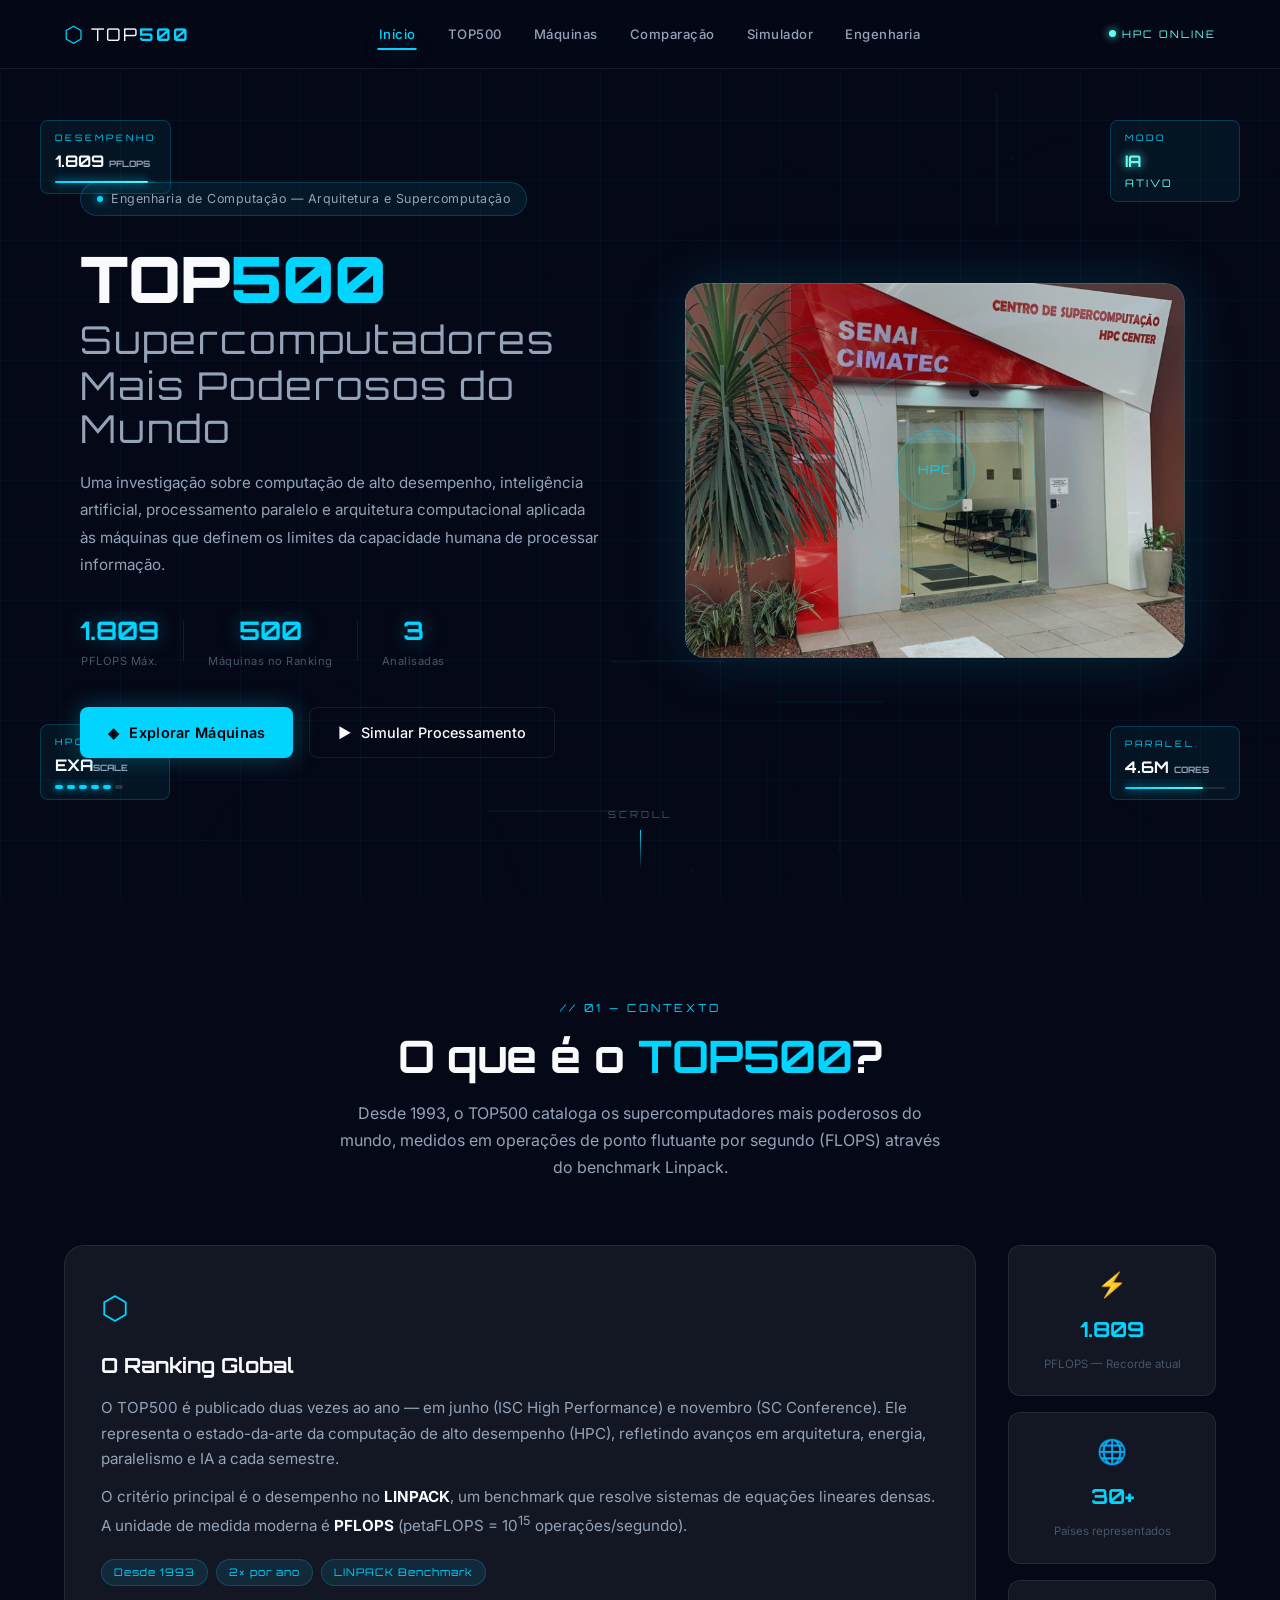
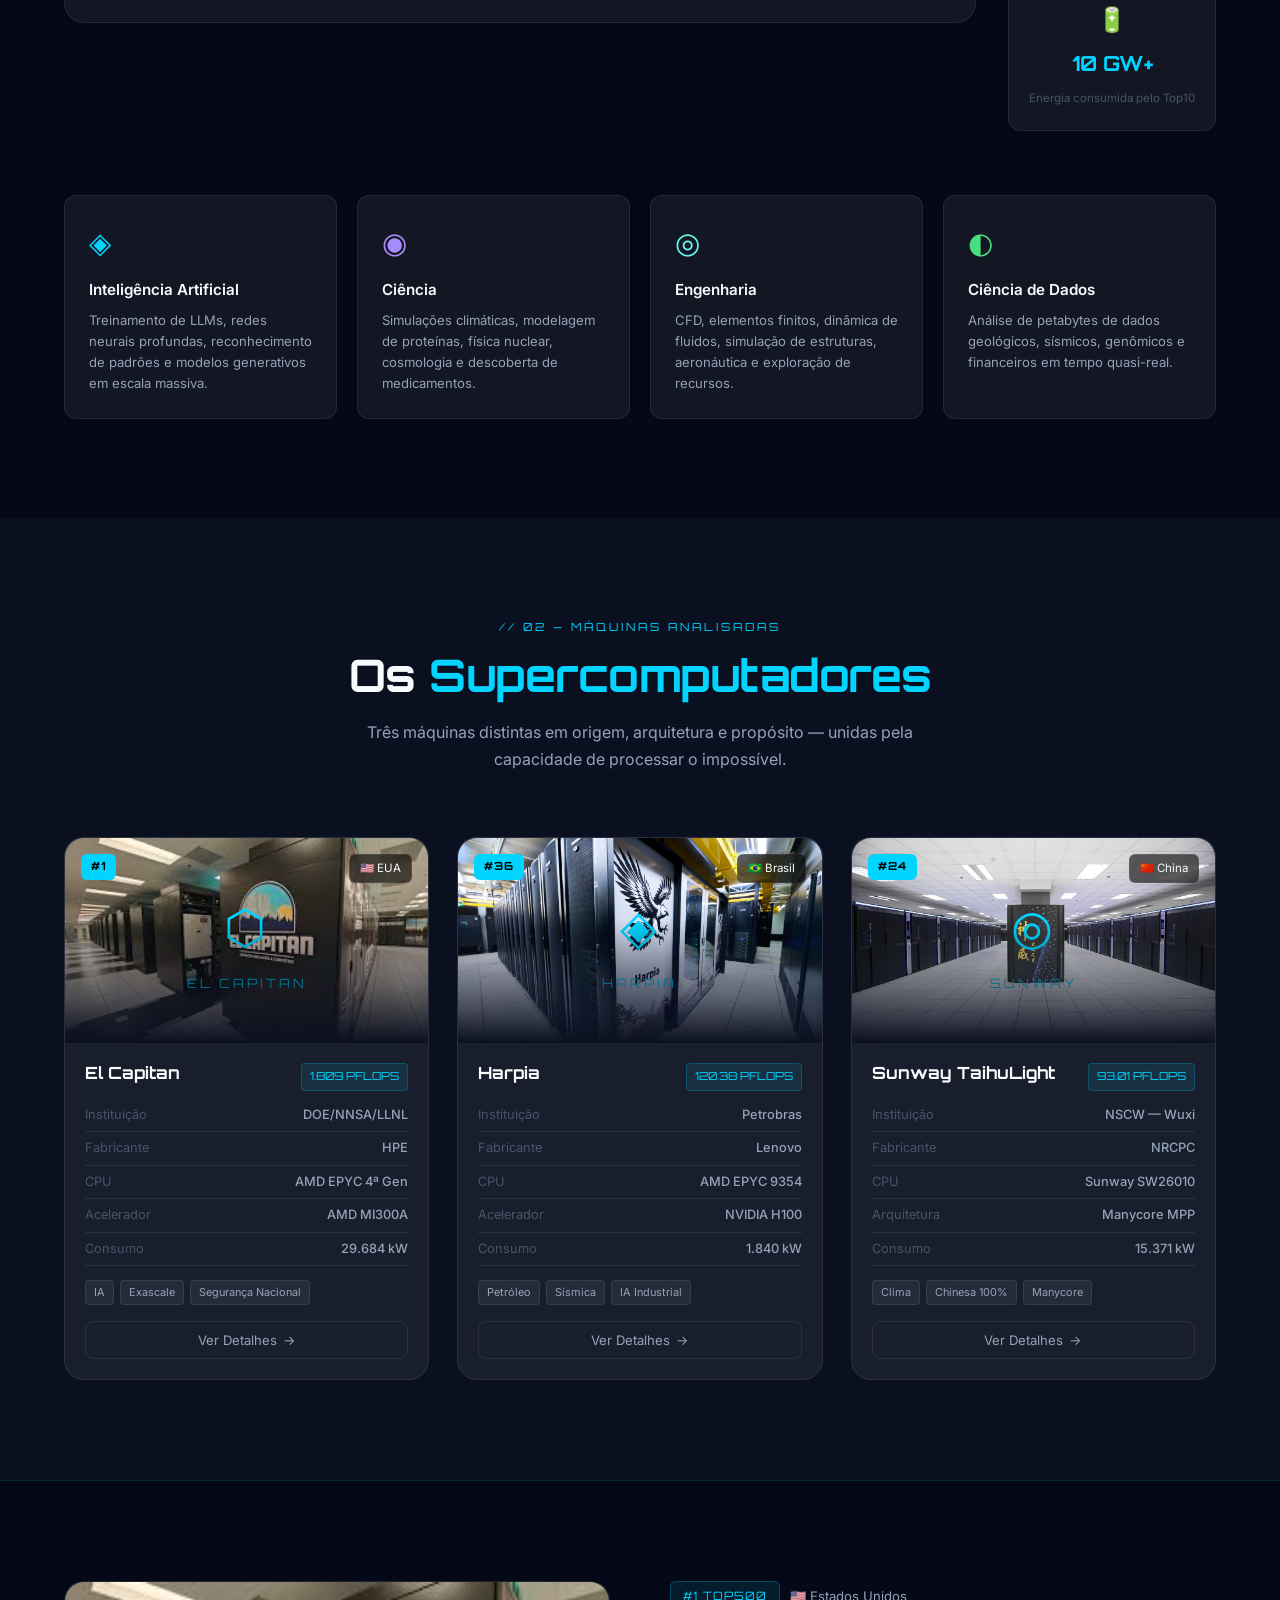
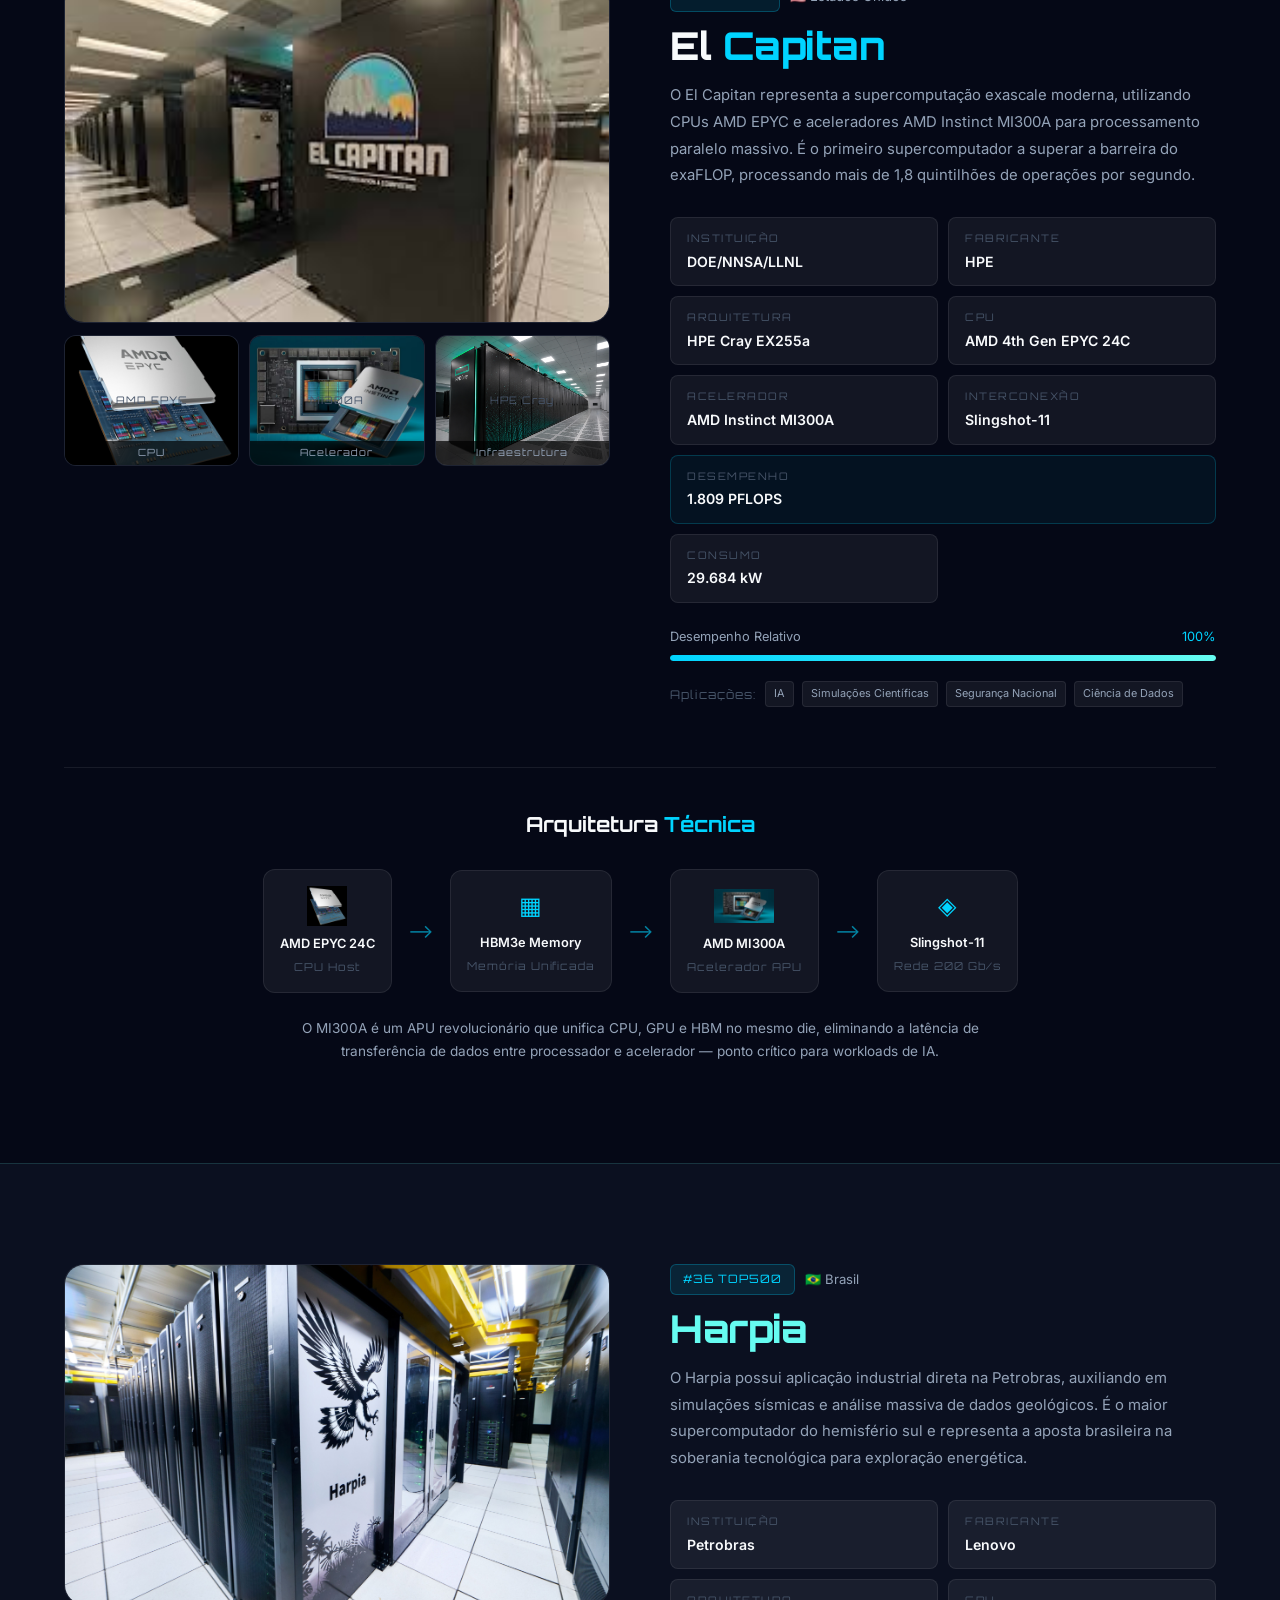
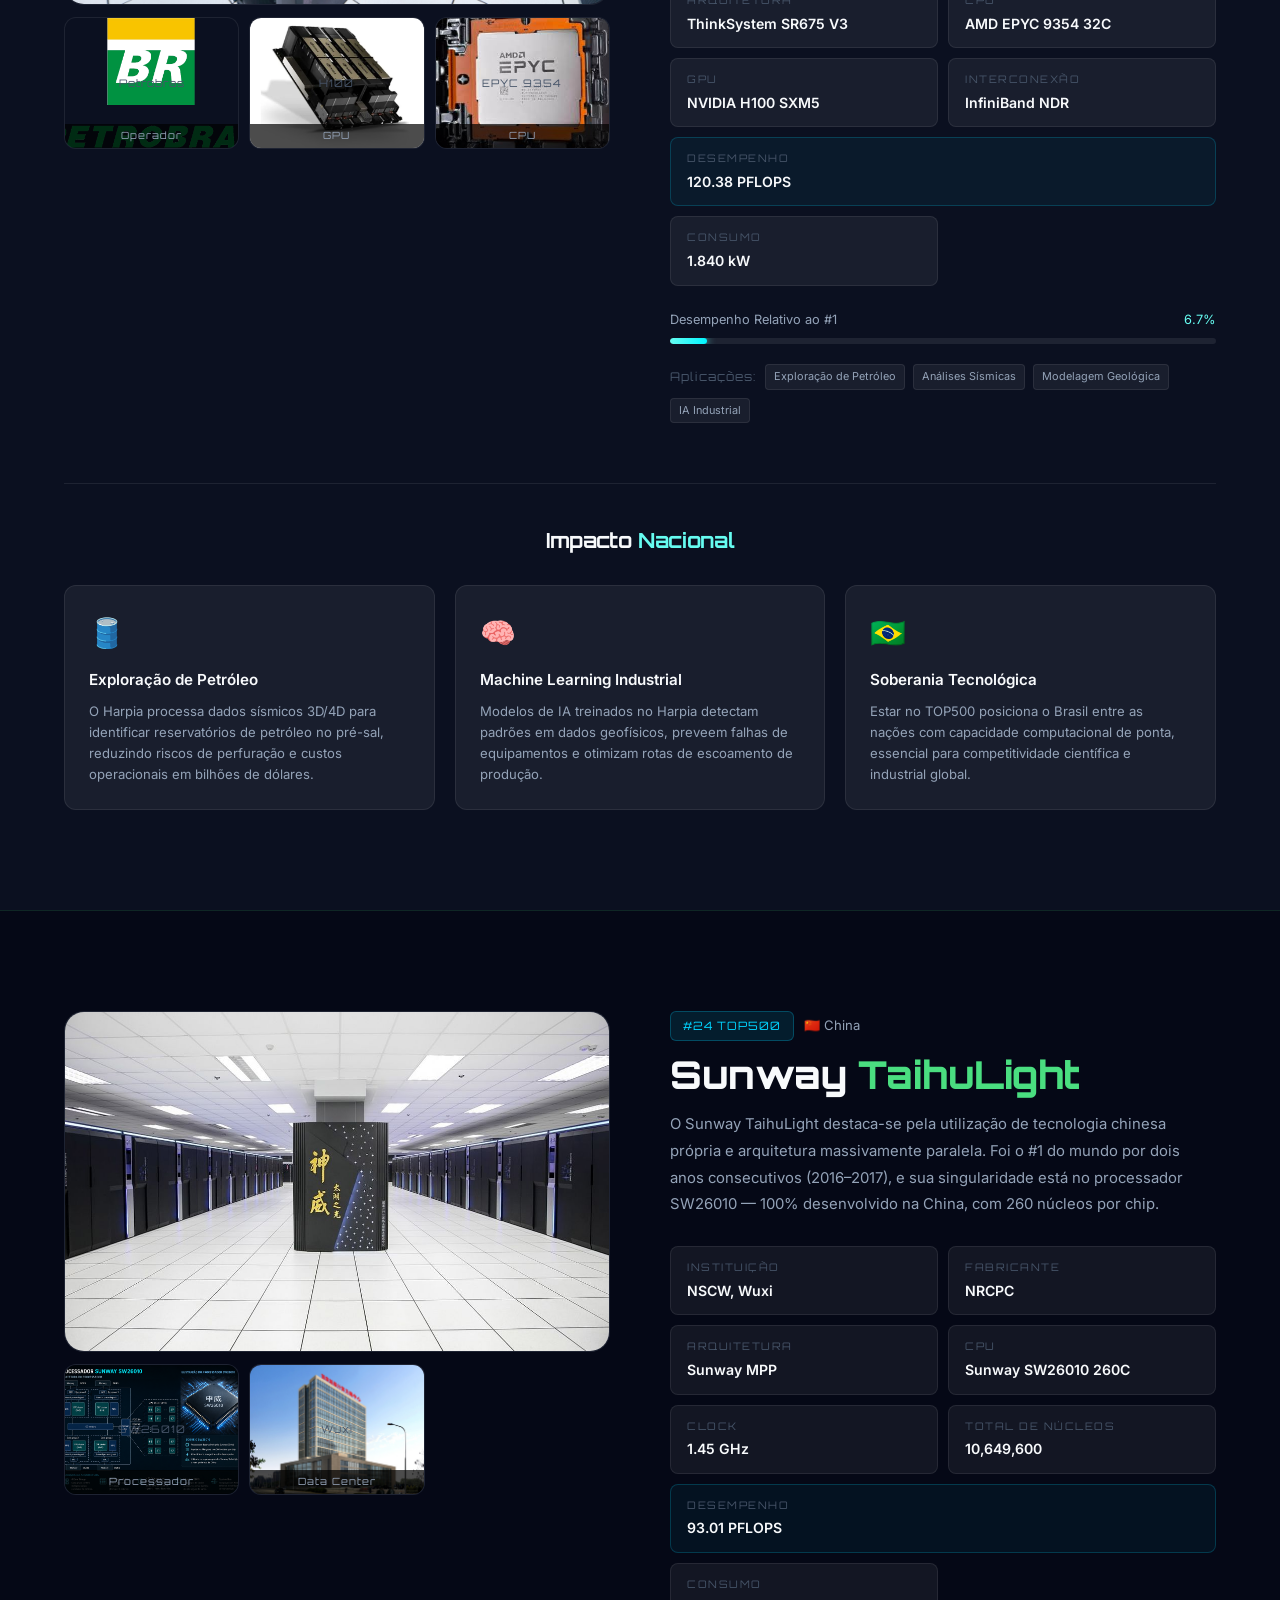
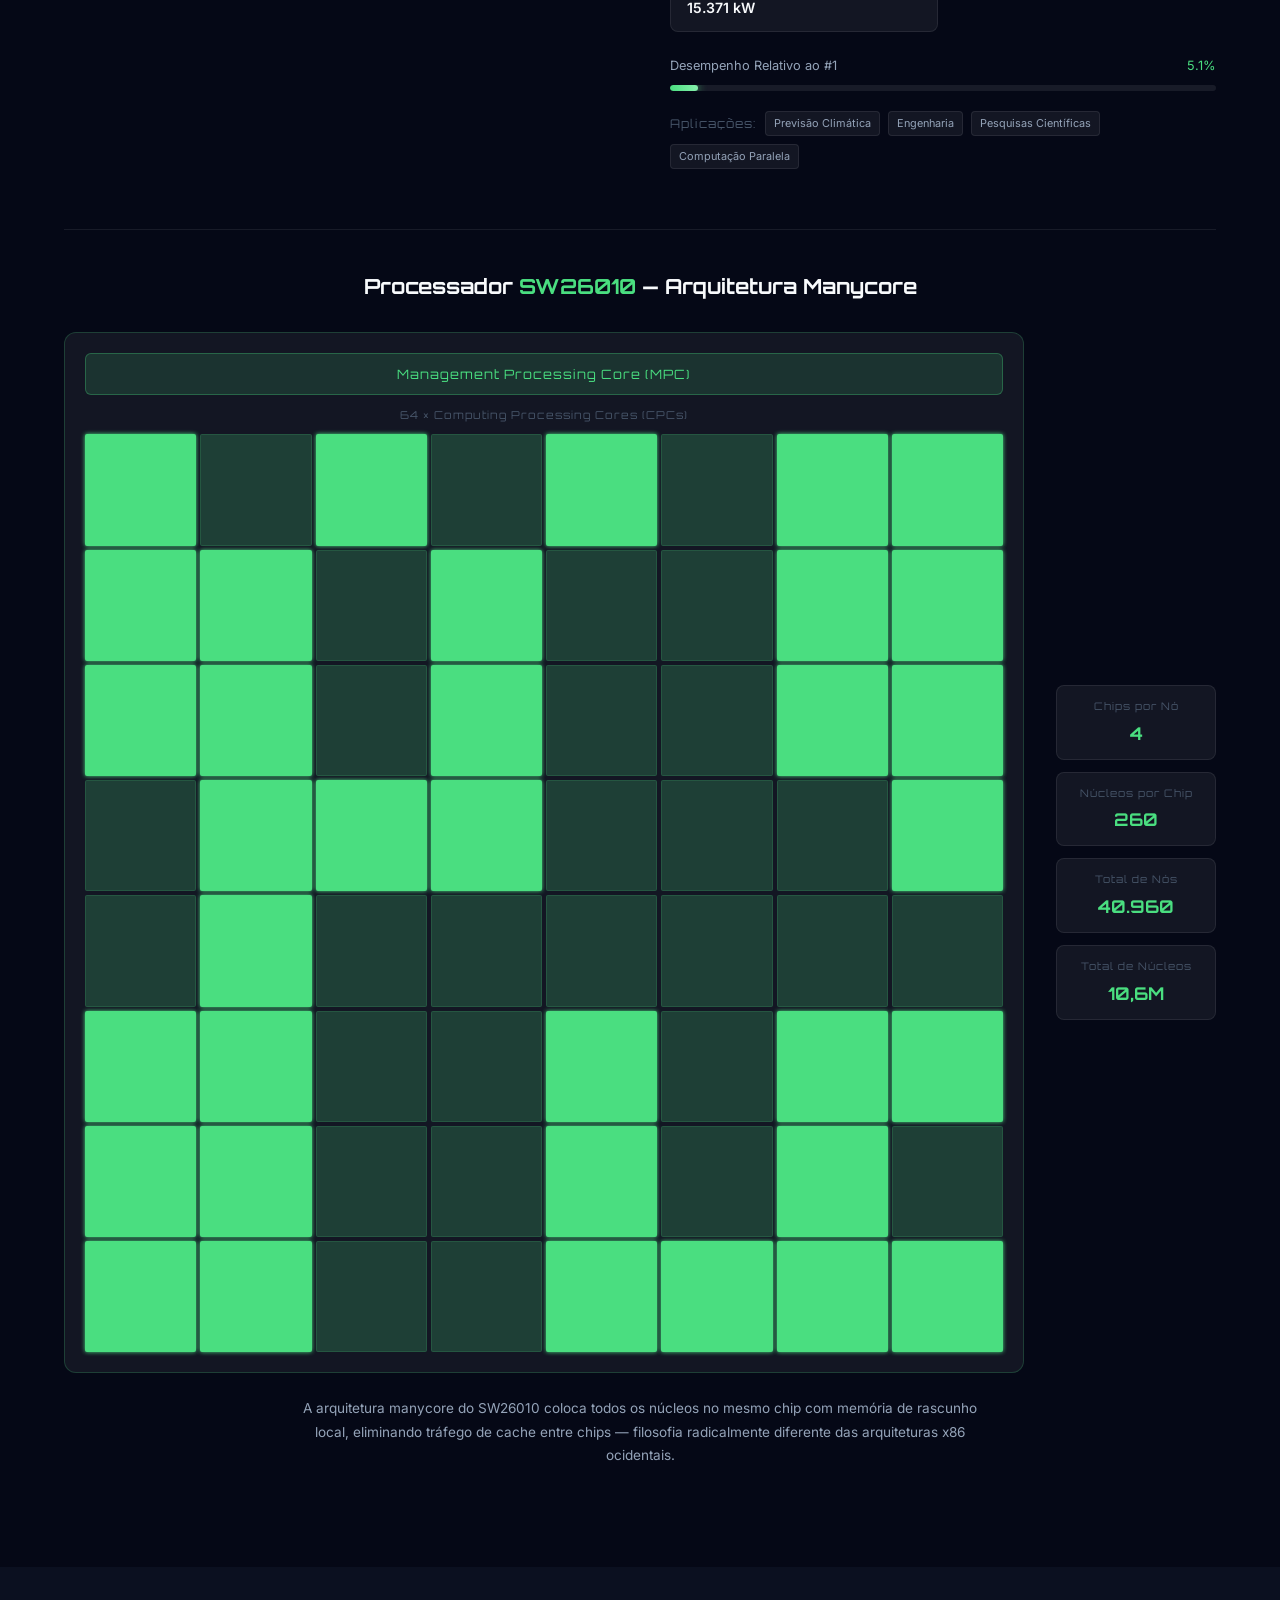
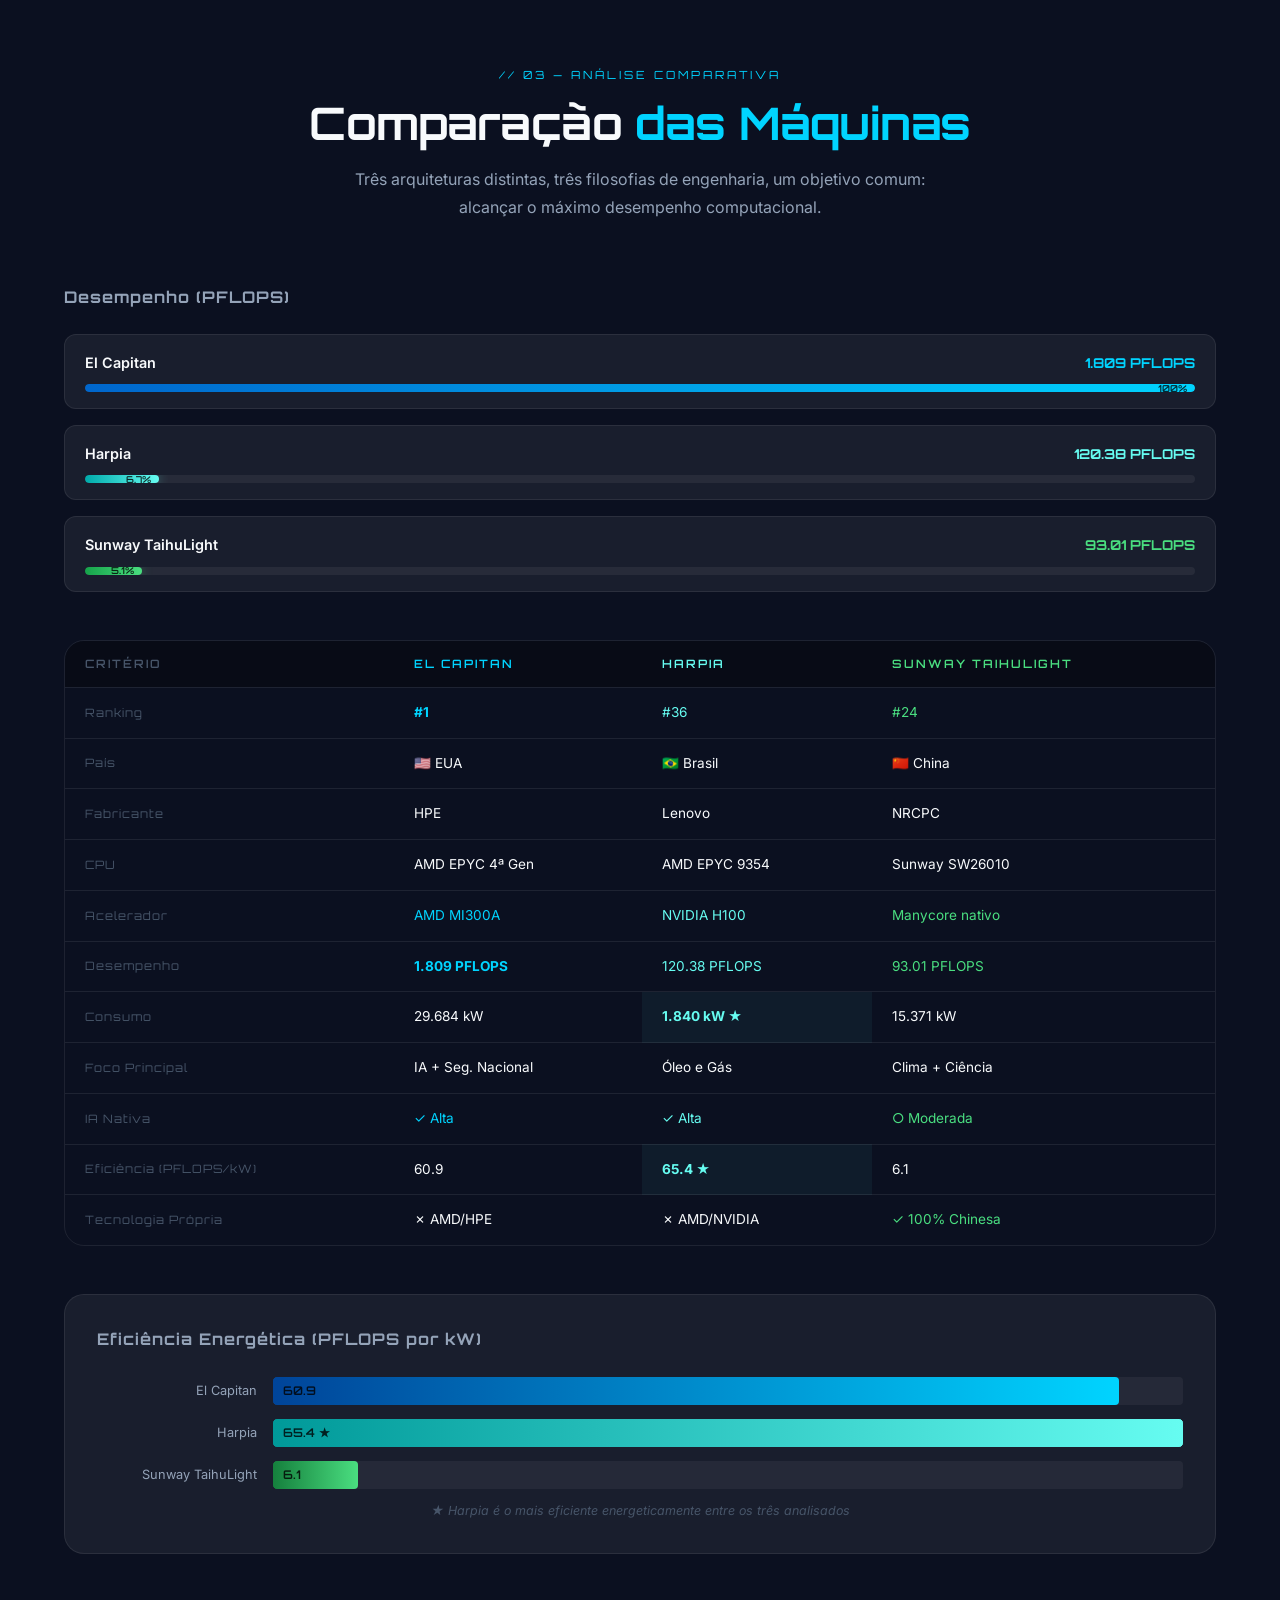
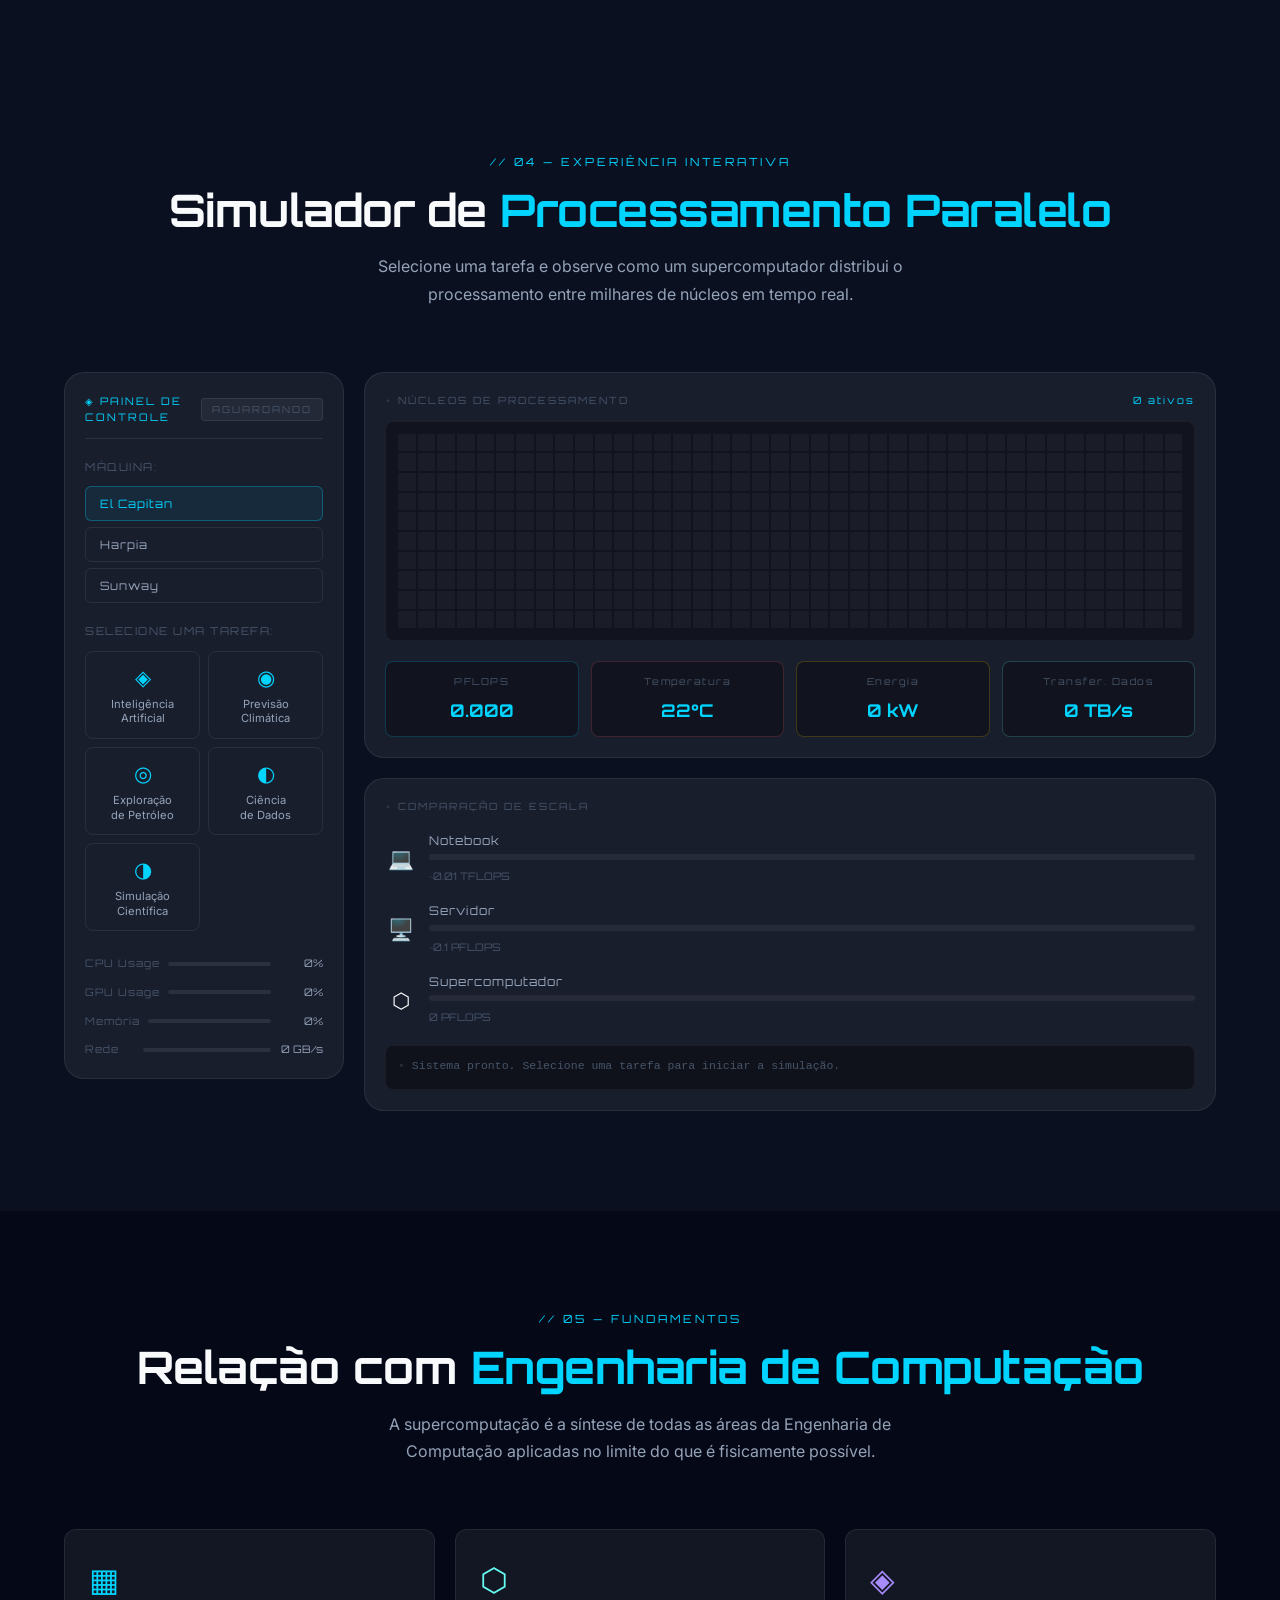
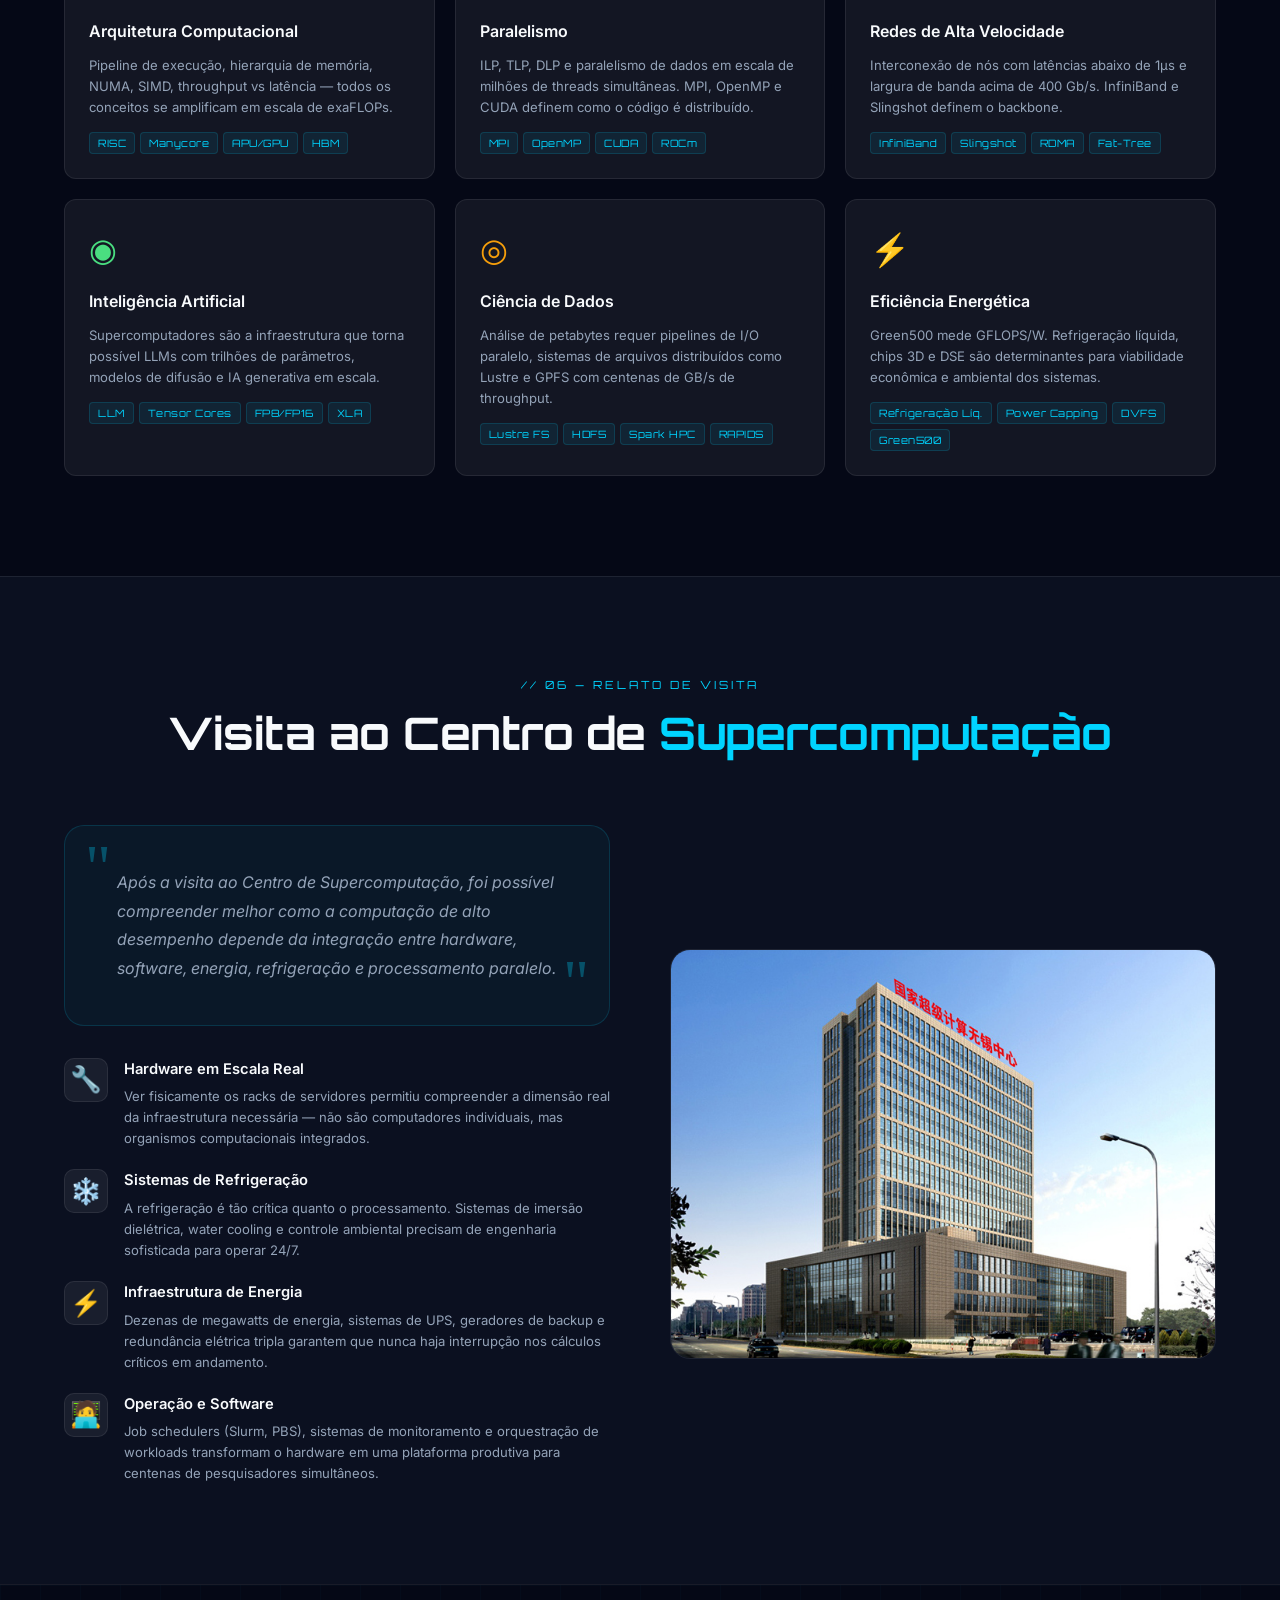
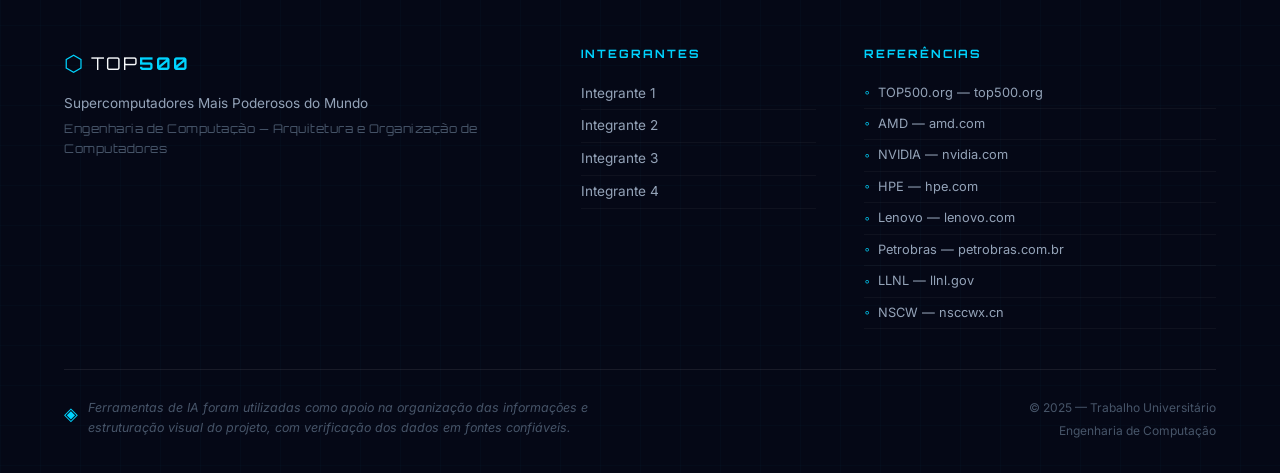
==== index.html @ c080f87a "feat: site TOP500 supercomputadores" ====
<!DOCTYPE html>
<html lang="pt-BR">
<head>
    <meta charset="UTF-8">
    <meta name="viewport" content="width=device-width, initial-scale=1.0">
    <title>TOP500 — Supercomputadores Mais Poderosos do Mundo</title>

    <!-- Google Fonts: Inter + Orbitron -->
    <link rel="preconnect" href="https://fonts.googleapis.com">
    <link rel="preconnect" href="https://fonts.gstatic.com" crossorigin>
    <link href="https://fonts.googleapis.com/css2?family=Inter:wght@300;400;500;600;700&family=Orbitron:wght@400;500;600;700;800;900&display=swap" rel="stylesheet">

    <link rel="stylesheet" href="style.css">
</head>
<body>

    <!-- ===========================
         TELA DE LOADING FUTURISTA
         =========================== -->
    <div id="loading-screen">
        <div class="loading-content">
            <div class="loading-logo">
                <span class="loading-icon">⬡</span>
                <span class="loading-title">TOP500</span>
            </div>
            <div class="loading-bar-wrapper">
                <div class="loading-bar-track">
                    <div class="loading-bar-fill" id="loading-bar"></div>
                </div>
                <span class="loading-percent" id="loading-percent">0%</span>
            </div>
            <p class="loading-status" id="loading-status">Inicializando sistema...</p>
            <div class="loading-dots">
                <span></span><span></span><span></span>
            </div>
        </div>
    </div>

    <!-- ===========================
         CANVAS DE PARTÍCULAS (FUNDO)
         =========================== -->
    <canvas id="particles-canvas"></canvas>

    <!-- ===========================
         NAVEGAÇÃO FIXA
         =========================== -->
    <nav id="navbar">
        <div class="nav-container">
            <div class="nav-logo">
                <span class="logo-icon">⬡</span>
                <span class="logo-text">TOP<strong>500</strong></span>
            </div>
            <ul class="nav-links">
                <li><a href="#hero" class="nav-link active" data-section="hero">Início</a></li>
                <li><a href="#top500" class="nav-link" data-section="top500">TOP500</a></li>
                <li><a href="#maquinas" class="nav-link" data-section="maquinas">Máquinas</a></li>
                <li><a href="#comparacao" class="nav-link" data-section="comparacao">Comparação</a></li>
                <li><a href="#simulador" class="nav-link" data-section="simulador">Simulador</a></li>
                <li><a href="#engenharia" class="nav-link" data-section="engenharia">Engenharia</a></li>
            </ul>
            <div class="nav-status">
                <span class="status-dot"></span>
                <span class="status-text">HPC ONLINE</span>
            </div>
            <button class="nav-toggle" id="nav-toggle" aria-label="Menu">
                <span></span><span></span><span></span>
            </button>
        </div>
    </nav>

    <!-- ===========================
         SEÇÃO 1 — HERO
         =========================== -->
    <section id="hero" class="hero-section">
        <div class="hero-grid-overlay"></div>

        <!-- Indicadores flutuantes HUD -->
        <div class="hud-indicator hud-top-left" data-delay="0.3">
            <span class="hud-label">DESEMPENHO</span>
            <span class="hud-value">1.809 <small>PFLOPS</small></span>
            <div class="hud-bar"><div class="hud-bar-fill" style="width:92%"></div></div>
        </div>
        <div class="hud-indicator hud-top-right" data-delay="0.6">
            <span class="hud-label">MODO</span>
            <span class="hud-value ia-badge">IA</span>
            <span class="hud-sub">ATIVO</span>
        </div>
        <div class="hud-indicator hud-bottom-left" data-delay="0.9">
            <span class="hud-label">HPC</span>
            <span class="hud-value">EXA<small>SCALE</small></span>
            <div class="hud-dot-row">
                <span class="hdot on"></span><span class="hdot on"></span>
                <span class="hdot on"></span><span class="hdot on"></span>
                <span class="hdot on"></span><span class="hdot"></span>
            </div>
        </div>
        <div class="hud-indicator hud-bottom-right" data-delay="1.2">
            <span class="hud-label">PARALEL.</span>
            <span class="hud-value">4.6M <small>CORES</small></span>
            <div class="hud-bar"><div class="hud-bar-fill" style="width:78%"></div></div>
        </div>

        <!-- Conteúdo central -->
        <div class="hero-content">
            <div class="hero-badge">
                <span class="badge-dot"></span>
                Engenharia de Computação — Arquitetura e Supercomputação
            </div>
            <h1 class="hero-title">
                TOP<span class="accent">500</span>
                <span class="hero-subtitle-line">Supercomputadores</span>
                <span class="hero-subtitle-line accent-line">Mais Poderosos do Mundo</span>
            </h1>
            <p class="hero-description">
                Uma investigação sobre computação de alto desempenho, inteligência artificial,
                processamento paralelo e arquitetura computacional aplicada às máquinas que
                definem os limites da capacidade humana de processar informação.
            </p>
            <div class="hero-stats-row">
                <div class="hero-stat">
                    <span class="hstat-value" data-target="1809">0</span>
                    <span class="hstat-label">PFLOPS Máx.</span>
                </div>
                <div class="hero-stat-divider"></div>
                <div class="hero-stat">
                    <span class="hstat-value" data-target="500">0</span>
                    <span class="hstat-label">Máquinas no Ranking</span>
                </div>
                <div class="hero-stat-divider"></div>
                <div class="hero-stat">
                    <span class="hstat-value" data-target="3">0</span>
                    <span class="hstat-label">Analisadas</span>
                </div>
            </div>
            <div class="hero-buttons">
                <a href="#maquinas" class="btn-primary">
                    <span class="btn-icon">◈</span>
                    Explorar Máquinas
                </a>
                <a href="#simulador" class="btn-secondary">
                    <span class="btn-icon">▶</span>
                    Simular Processamento
                </a>
            </div>
        </div>

        <!-- Imagem hero com overlay -->
        <div class="hero-visual">
            <div class="hero-image-container">
                <img src="assets/images/backgrounds/hpc.jpg"
                     alt="Supercomputador"
                     class="hero-image"
                     onerror="this.style.display='none'; this.parentElement.classList.add('no-image')">
                <div class="hero-image-overlay"></div>
            </div>
            <!-- Anéis animados (fallback visual) -->
            <div class="hero-rings">
                <div class="ring ring-1"></div>
                <div class="ring ring-2"></div>
                <div class="ring ring-3"></div>
                <div class="ring-center">
                    <span>HPC</span>
                </div>
            </div>
        </div>

        <div class="scroll-indicator">
            <span class="scroll-text">SCROLL</span>
            <div class="scroll-line"></div>
        </div>
    </section>

    <!-- ===========================
         SEÇÃO 2 — O QUE É O TOP500
         =========================== -->
    <section id="top500" class="section">
        <div class="container">
            <div class="section-header reveal">
                <span class="section-tag">// 01 — CONTEXTO</span>
                <h2 class="section-title">O que é o <span class="accent">TOP500</span>?</h2>
                <p class="section-subtitle">
                    Desde 1993, o TOP500 cataloga os supercomputadores mais poderosos do mundo,
                    medidos em operações de ponto flutuante por segundo (FLOPS) através do
                    benchmark Linpack.
                </p>
            </div>

            <div class="top500-info-grid reveal">
                <div class="info-main-card">
                    <div class="info-card-icon">⬡</div>
                    <h3>O Ranking Global</h3>
                    <p>
                        O TOP500 é publicado duas vezes ao ano — em junho (ISC High Performance)
                        e novembro (SC Conference). Ele representa o estado-da-arte da computação
                        de alto desempenho (HPC), refletindo avanços em arquitetura, energia,
                        paralelismo e IA a cada semestre.
                    </p>
                    <p>
                        O critério principal é o desempenho no <strong>LINPACK</strong>, um benchmark
                        que resolve sistemas de equações lineares densas. A unidade de medida moderna
                        é <strong>PFLOPS</strong> (petaFLOPS = 10<sup>15</sup> operações/segundo).
                    </p>
                    <div class="info-badge-row">
                        <span class="info-badge">Desde 1993</span>
                        <span class="info-badge">2× por ano</span>
                        <span class="info-badge">LINPACK Benchmark</span>
                    </div>
                </div>

                <div class="info-stats-column">
                    <div class="mini-stat-card">
                        <span class="msc-icon">⚡</span>
                        <span class="msc-value">1.809</span>
                        <span class="msc-label">PFLOPS — Recorde atual</span>
                    </div>
                    <div class="mini-stat-card">
                        <span class="msc-icon">🌐</span>
                        <span class="msc-value">30+</span>
                        <span class="msc-label">Países representados</span>
                    </div>
                    <div class="mini-stat-card">
                        <span class="msc-icon">🔋</span>
                        <span class="msc-value">10 GW+</span>
                        <span class="msc-label">Energia consumida pelo Top10</span>
                    </div>
                </div>
            </div>

            <!-- Cards de aplicações -->
            <div class="app-cards-grid reveal">
                <div class="app-card" data-delay="0">
                    <div class="app-card-icon ia-color">◈</div>
                    <h4>Inteligência Artificial</h4>
                    <p>Treinamento de LLMs, redes neurais profundas, reconhecimento de padrões e modelos generativos em escala massiva.</p>
                    <div class="app-card-line ia-line"></div>
                </div>
                <div class="app-card" data-delay="0.1">
                    <div class="app-card-icon sci-color">◉</div>
                    <h4>Ciência</h4>
                    <p>Simulações climáticas, modelagem de proteínas, física nuclear, cosmologia e descoberta de medicamentos.</p>
                    <div class="app-card-line sci-line"></div>
                </div>
                <div class="app-card" data-delay="0.2">
                    <div class="app-card-icon eng-color">◎</div>
                    <h4>Engenharia</h4>
                    <p>CFD, elementos finitos, dinâmica de fluidos, simulação de estruturas, aeronáutica e exploração de recursos.</p>
                    <div class="app-card-line eng-line"></div>
                </div>
                <div class="app-card" data-delay="0.3">
                    <div class="app-card-icon data-color">◐</div>
                    <h4>Ciência de Dados</h4>
                    <p>Análise de petabytes de dados geológicos, sísmicos, genômicos e financeiros em tempo quasi-real.</p>
                    <div class="app-card-line data-line"></div>
                </div>
            </div>
        </div>
    </section>

    <!-- ===========================
         SEÇÃO 3 — CARDS DAS MÁQUINAS
         =========================== -->
    <section id="maquinas" class="section section-dark">
        <div class="container">
            <div class="section-header reveal">
                <span class="section-tag">// 02 — MÁQUINAS ANALISADAS</span>
                <h2 class="section-title">Os <span class="accent">Supercomputadores</span></h2>
                <p class="section-subtitle">
                    Três máquinas distintas em origem, arquitetura e propósito — unidas pela
                    capacidade de processar o impossível.
                </p>
            </div>

            <div class="machines-grid">
                <!-- Card El Capitan -->
                <div class="machine-card reveal" data-machine="el-capitan" data-delay="0">
                    <div class="mc-rank">#1</div>
                    <div class="mc-image-container">
                        <img src="assets/images/el-capitan/el-capitan.jpg"
                             alt="El Capitan"
                             class="mc-image"
                             onerror="this.style.display='none'; this.parentElement.classList.add('mc-no-img')">
                        <div class="mc-image-fallback">
                            <div class="mc-fallback-icon">⬡</div>
                            <span>EL CAPITAN</span>
                        </div>
                        <div class="mc-image-overlay"></div>
                        <div class="mc-country-badge">🇺🇸 EUA</div>
                    </div>
                    <div class="mc-content">
                        <div class="mc-header">
                            <h3 class="mc-name">El Capitan</h3>
                            <span class="mc-perf">1.809 PFLOPS</span>
                        </div>
                        <div class="mc-specs">
                            <div class="spec-row">
                                <span class="spec-label">Instituição</span>
                                <span class="spec-value">DOE/NNSA/LLNL</span>
                            </div>
                            <div class="spec-row">
                                <span class="spec-label">Fabricante</span>
                                <span class="spec-value">HPE</span>
                            </div>
                            <div class="spec-row">
                                <span class="spec-label">CPU</span>
                                <span class="spec-value">AMD EPYC 4ª Gen</span>
                            </div>
                            <div class="spec-row">
                                <span class="spec-label">Acelerador</span>
                                <span class="spec-value">AMD MI300A</span>
                            </div>
                            <div class="spec-row">
                                <span class="spec-label">Consumo</span>
                                <span class="spec-value">29.684 kW</span>
                            </div>
                        </div>
                        <div class="mc-tags">
                            <span class="tag">IA</span>
                            <span class="tag">Exascale</span>
                            <span class="tag">Segurança Nacional</span>
                        </div>
                        <button class="mc-btn" onclick="scrollToDetail('el-capitan-detail')">
                            Ver Detalhes <span>→</span>
                        </button>
                    </div>
                    <div class="mc-glow mc-glow-blue"></div>
                </div>

                <!-- Card Harpia -->
                <div class="machine-card reveal" data-machine="harpia" data-delay="0.15">
                    <div class="mc-rank">#36</div>
                    <div class="mc-image-container">
                        <img src="assets/images/harpia/harpia.jpg"
                             alt="Harpia"
                             class="mc-image"
                             onerror="this.style.display='none'; this.parentElement.classList.add('mc-no-img')">
                        <div class="mc-image-fallback">
                            <div class="mc-fallback-icon">◈</div>
                            <span>HARPIA</span>
                        </div>
                        <div class="mc-image-overlay"></div>
                        <div class="mc-country-badge">🇧🇷 Brasil</div>
                    </div>
                    <div class="mc-content">
                        <div class="mc-header">
                            <h3 class="mc-name">Harpia</h3>
                            <span class="mc-perf">120.38 PFLOPS</span>
                        </div>
                        <div class="mc-specs">
                            <div class="spec-row">
                                <span class="spec-label">Instituição</span>
                                <span class="spec-value">Petrobras</span>
                            </div>
                            <div class="spec-row">
                                <span class="spec-label">Fabricante</span>
                                <span class="spec-value">Lenovo</span>
                            </div>
                            <div class="spec-row">
                                <span class="spec-label">CPU</span>
                                <span class="spec-value">AMD EPYC 9354</span>
                            </div>
                            <div class="spec-row">
                                <span class="spec-label">Acelerador</span>
                                <span class="spec-value">NVIDIA H100</span>
                            </div>
                            <div class="spec-row">
                                <span class="spec-label">Consumo</span>
                                <span class="spec-value">1.840 kW</span>
                            </div>
                        </div>
                        <div class="mc-tags">
                            <span class="tag">Petróleo</span>
                            <span class="tag">Sísmica</span>
                            <span class="tag">IA Industrial</span>
                        </div>
                        <button class="mc-btn" onclick="scrollToDetail('harpia-detail')">
                            Ver Detalhes <span>→</span>
                        </button>
                    </div>
                    <div class="mc-glow mc-glow-cyan"></div>
                </div>

                <!-- Card Sunway TaihuLight -->
                <div class="machine-card reveal" data-machine="sunway" data-delay="0.3">
                    <div class="mc-rank">#24</div>
                    <div class="mc-image-container">
                        <img src="assets/images/sunway-taihulight/sunway-taihulight.jpg"
                             alt="Sunway TaihuLight"
                             class="mc-image"
                             onerror="this.style.display='none'; this.parentElement.classList.add('mc-no-img')">
                        <div class="mc-image-fallback">
                            <div class="mc-fallback-icon">◎</div>
                            <span>SUNWAY</span>
                        </div>
                        <div class="mc-image-overlay"></div>
                        <div class="mc-country-badge">🇨🇳 China</div>
                    </div>
                    <div class="mc-content">
                        <div class="mc-header">
                            <h3 class="mc-name">Sunway TaihuLight</h3>
                            <span class="mc-perf">93.01 PFLOPS</span>
                        </div>
                        <div class="mc-specs">
                            <div class="spec-row">
                                <span class="spec-label">Instituição</span>
                                <span class="spec-value">NSCW — Wuxi</span>
                            </div>
                            <div class="spec-row">
                                <span class="spec-label">Fabricante</span>
                                <span class="spec-value">NRCPC</span>
                            </div>
                            <div class="spec-row">
                                <span class="spec-label">CPU</span>
                                <span class="spec-value">Sunway SW26010</span>
                            </div>
                            <div class="spec-row">
                                <span class="spec-label">Arquitetura</span>
                                <span class="spec-value">Manycore MPP</span>
                            </div>
                            <div class="spec-row">
                                <span class="spec-label">Consumo</span>
                                <span class="spec-value">15.371 kW</span>
                            </div>
                        </div>
                        <div class="mc-tags">
                            <span class="tag">Clima</span>
                            <span class="tag">Chinesa 100%</span>
                            <span class="tag">Manycore</span>
                        </div>
                        <button class="mc-btn" onclick="scrollToDetail('sunway-detail')">
                            Ver Detalhes <span>→</span>
                        </button>
                    </div>
                    <div class="mc-glow mc-glow-green"></div>
                </div>
            </div>
        </div>
    </section>

    <!-- ===========================
         SEÇÃO 4 — DETALHES DAS MÁQUINAS
         =========================== -->

    <!-- EL CAPITAN DETAIL -->
    <section id="el-capitan-detail" class="section detail-section detail-blue">
        <div class="container">
            <div class="detail-layout reveal">
                <div class="detail-media">
                    <div class="detail-img-stack">
                        <div class="detail-main-img">
                            <img src="assets/images/el-capitan/el-capitan.jpg"
                                 alt="El Capitan"
                                 onerror="this.style.display='none'; this.parentElement.classList.add('no-img-fallback')">
                            <div class="detail-main-fallback">
                                <div class="dfallback-icon">⬡</div>
                                <span>EL CAPITAN</span>
                                <small>HPE Cray EX255a</small>
                            </div>
                        </div>
                        <div class="detail-sub-imgs">
                            <div class="detail-sub-img">
                                <img src="assets/images/el-capitan/amd-epyc.jpg"
                                     alt="AMD EPYC"
                                     onerror="this.style.display='none'; this.parentElement.classList.add('sub-no-img')">
                                <div class="sub-fallback">AMD EPYC</div>
                                <span class="sub-label">CPU</span>
                            </div>
                            <div class="detail-sub-img">
                                <img src="assets/images/el-capitan/amd-instinct-mi300a.jpg"
                                     alt="AMD Instinct MI300A"
                                     onerror="this.style.display='none'; this.parentElement.classList.add('sub-no-img')">
                                <div class="sub-fallback">MI300A</div>
                                <span class="sub-label">Acelerador</span>
                            </div>
                            <div class="detail-sub-img">
                                <img src="assets/images/el-capitan/hpe-cray.jpg"
                                     alt="HPE Cray"
                                     onerror="this.style.display='none'; this.parentElement.classList.add('sub-no-img')">
                                <div class="sub-fallback">HPE Cray</div>
                                <span class="sub-label">Infraestrutura</span>
                            </div>
                        </div>
                    </div>
                </div>

                <div class="detail-info">
                    <div class="detail-badge-row">
                        <span class="detail-rank">#1 TOP500</span>
                        <span class="detail-country">🇺🇸 Estados Unidos</span>
                    </div>
                    <h2 class="detail-title">El <span class="accent">Capitan</span></h2>
                    <p class="detail-desc">
                        O El Capitan representa a supercomputação exascale moderna, utilizando CPUs
                        AMD EPYC e aceleradores AMD Instinct MI300A para processamento paralelo
                        massivo. É o primeiro supercomputador a superar a barreira do exaFLOP,
                        processando mais de 1,8 quintilhões de operações por segundo.
                    </p>

                    <div class="detail-specs-grid">
                        <div class="dspec-card">
                            <span class="dspec-label">Instituição</span>
                            <span class="dspec-value">DOE/NNSA/LLNL</span>
                        </div>
                        <div class="dspec-card">
                            <span class="dspec-label">Fabricante</span>
                            <span class="dspec-value">HPE</span>
                        </div>
                        <div class="dspec-card">
                            <span class="dspec-label">Arquitetura</span>
                            <span class="dspec-value">HPE Cray EX255a</span>
                        </div>
                        <div class="dspec-card">
                            <span class="dspec-label">CPU</span>
                            <span class="dspec-value">AMD 4th Gen EPYC 24C</span>
                        </div>
                        <div class="dspec-card">
                            <span class="dspec-label">Acelerador</span>
                            <span class="dspec-value">AMD Instinct MI300A</span>
                        </div>
                        <div class="dspec-card">
                            <span class="dspec-label">Interconexão</span>
                            <span class="dspec-value">Slingshot-11</span>
                        </div>
                        <div class="dspec-card highlight">
                            <span class="dspec-label">Desempenho</span>
                            <span class="dspec-value accent-text">1.809 PFLOPS</span>
                        </div>
                        <div class="dspec-card">
                            <span class="dspec-label">Consumo</span>
                            <span class="dspec-value">29.684 kW</span>
                        </div>
                    </div>

                    <div class="detail-perf-bar">
                        <div class="dpb-header">
                            <span>Desempenho Relativo</span>
                            <span class="accent-text">100%</span>
                        </div>
                        <div class="dpb-track">
                            <div class="dpb-fill blue-fill" data-width="100"></div>
                        </div>
                    </div>

                    <div class="detail-apps">
                        <span class="detail-apps-label">Aplicações:</span>
                        <span class="tag">IA</span>
                        <span class="tag">Simulações Científicas</span>
                        <span class="tag">Segurança Nacional</span>
                        <span class="tag">Ciência de Dados</span>
                    </div>
                </div>
            </div>

            <!-- Arquitetura técnica -->
            <div class="arch-section reveal">
                <h3 class="arch-title">Arquitetura <span class="accent">Técnica</span></h3>
                <div class="arch-diagram">
                    <div class="arch-node arch-cpu">
                        <img src="assets/images/el-capitan/amd-epyc.jpg"
                             alt="AMD EPYC"
                             onerror="this.style.display='none'">
                        <div class="arch-node-label">AMD EPYC 24C</div>
                        <div class="arch-node-sub">CPU Host</div>
                    </div>
                    <div class="arch-arrow">⟶</div>
                    <div class="arch-node arch-mem">
                        <div class="arch-node-icon">▦</div>
                        <div class="arch-node-label">HBM3e Memory</div>
                        <div class="arch-node-sub">Memória Unificada</div>
                    </div>
                    <div class="arch-arrow">⟶</div>
                    <div class="arch-node arch-gpu">
                        <img src="assets/images/el-capitan/amd-instinct-mi300a.jpg"
                             alt="AMD MI300A"
                             onerror="this.style.display='none'">
                        <div class="arch-node-label">AMD MI300A</div>
                        <div class="arch-node-sub">Acelerador APU</div>
                    </div>
                    <div class="arch-arrow">⟶</div>
                    <div class="arch-node arch-net">
                        <div class="arch-node-icon">◈</div>
                        <div class="arch-node-label">Slingshot-11</div>
                        <div class="arch-node-sub">Rede 200 Gb/s</div>
                    </div>
                </div>
                <p class="arch-note">
                    O MI300A é um APU revolucionário que unifica CPU, GPU e HBM no mesmo die,
                    eliminando a latência de transferência de dados entre processador e acelerador —
                    ponto crítico para workloads de IA.
                </p>
            </div>
        </div>
    </section>

    <!-- HARPIA DETAIL -->
    <section id="harpia-detail" class="section detail-section detail-cyan">
        <div class="container">
            <div class="detail-layout reveal detail-reverse">
                <div class="detail-info">
                    <div class="detail-badge-row">
                        <span class="detail-rank">#36 TOP500</span>
                        <span class="detail-country">🇧🇷 Brasil</span>
                    </div>
                    <h2 class="detail-title"><span class="accent-cyan">Harpia</span></h2>
                    <p class="detail-desc">
                        O Harpia possui aplicação industrial direta na Petrobras, auxiliando em
                        simulações sísmicas e análise massiva de dados geológicos. É o maior
                        supercomputador do hemisfério sul e representa a aposta brasileira na
                        soberania tecnológica para exploração energética.
                    </p>

                    <div class="detail-specs-grid">
                        <div class="dspec-card">
                            <span class="dspec-label">Instituição</span>
                            <span class="dspec-value">Petrobras</span>
                        </div>
                        <div class="dspec-card">
                            <span class="dspec-label">Fabricante</span>
                            <span class="dspec-value">Lenovo</span>
                        </div>
                        <div class="dspec-card">
                            <span class="dspec-label">Arquitetura</span>
                            <span class="dspec-value">ThinkSystem SR675 V3</span>
                        </div>
                        <div class="dspec-card">
                            <span class="dspec-label">CPU</span>
                            <span class="dspec-value">AMD EPYC 9354 32C</span>
                        </div>
                        <div class="dspec-card">
                            <span class="dspec-label">GPU</span>
                            <span class="dspec-value">NVIDIA H100 SXM5</span>
                        </div>
                        <div class="dspec-card">
                            <span class="dspec-label">Interconexão</span>
                            <span class="dspec-value">InfiniBand NDR</span>
                        </div>
                        <div class="dspec-card highlight">
                            <span class="dspec-label">Desempenho</span>
                            <span class="dspec-value accent-cyan-text">120.38 PFLOPS</span>
                        </div>
                        <div class="dspec-card">
                            <span class="dspec-label">Consumo</span>
                            <span class="dspec-value">1.840 kW</span>
                        </div>
                    </div>

                    <div class="detail-perf-bar">
                        <div class="dpb-header">
                            <span>Desempenho Relativo ao #1</span>
                            <span class="accent-cyan-text">6.7%</span>
                        </div>
                        <div class="dpb-track">
                            <div class="dpb-fill cyan-fill" data-width="6.7"></div>
                        </div>
                    </div>

                    <div class="detail-apps">
                        <span class="detail-apps-label">Aplicações:</span>
                        <span class="tag">Exploração de Petróleo</span>
                        <span class="tag">Análises Sísmicas</span>
                        <span class="tag">Modelagem Geológica</span>
                        <span class="tag">IA Industrial</span>
                    </div>
                </div>

                <div class="detail-media">
                    <div class="detail-img-stack">
                        <div class="detail-main-img">
                            <img src="assets/images/harpia/harpia.jpg"
                                 alt="Harpia"
                                 onerror="this.style.display='none'; this.parentElement.classList.add('no-img-fallback')">
                            <div class="detail-main-fallback">
                                <div class="dfallback-icon cyan-icon">◈</div>
                                <span>HARPIA</span>
                                <small>Lenovo ThinkSystem SR675 V3</small>
                            </div>
                        </div>
                        <div class="detail-sub-imgs">
                            <div class="detail-sub-img">
                                <img src="assets/images/harpia/petrobras.jpg"
                                     alt="Petrobras"
                                     onerror="this.style.display='none'; this.parentElement.classList.add('sub-no-img')">
                                <div class="sub-fallback">Petrobras</div>
                                <span class="sub-label">Operador</span>
                            </div>
                            <div class="detail-sub-img">
                                <img src="assets/images/harpia/nvidia-h100.jpg"
                                     alt="NVIDIA H100"
                                     onerror="this.style.display='none'; this.parentElement.classList.add('sub-no-img')">
                                <div class="sub-fallback">H100</div>
                                <span class="sub-label">GPU</span>
                            </div>
                            <div class="detail-sub-img">
                                <img src="assets/images/harpia/amd-epyc-9354.jpg"
                                     alt="AMD EPYC 9354"
                                     onerror="this.style.display='none'; this.parentElement.classList.add('sub-no-img')">
                                <div class="sub-fallback">EPYC 9354</div>
                                <span class="sub-label">CPU</span>
                            </div>
                        </div>
                    </div>
                </div>
            </div>

            <!-- Contexto Brasil -->
            <div class="arch-section reveal">
                <h3 class="arch-title">Impacto <span class="accent-cyan">Nacional</span></h3>
                <div class="impact-grid">
                    <div class="impact-card">
                        <span class="impact-icon">🛢️</span>
                        <h4>Exploração de Petróleo</h4>
                        <p>O Harpia processa dados sísmicos 3D/4D para identificar reservatórios
                        de petróleo no pré-sal, reduzindo riscos de perfuração e custos operacionais em bilhões de dólares.</p>
                    </div>
                    <div class="impact-card">
                        <span class="impact-icon">🧠</span>
                        <h4>Machine Learning Industrial</h4>
                        <p>Modelos de IA treinados no Harpia detectam padrões em dados geofísicos,
                        preveem falhas de equipamentos e otimizam rotas de escoamento de produção.</p>
                    </div>
                    <div class="impact-card">
                        <span class="impact-icon">🇧🇷</span>
                        <h4>Soberania Tecnológica</h4>
                        <p>Estar no TOP500 posiciona o Brasil entre as nações com capacidade
                        computacional de ponta, essencial para competitividade científica e industrial global.</p>
                    </div>
                </div>
            </div>
        </div>
    </section>

    <!-- SUNWAY DETAIL -->
    <section id="sunway-detail" class="section detail-section detail-green">
        <div class="container">
            <div class="detail-layout reveal">
                <div class="detail-media">
                    <div class="detail-img-stack">
                        <div class="detail-main-img">
                            <img src="assets/images/sunway-taihulight/sunway-taihulight.jpg"
                                 alt="Sunway TaihuLight"
                                 onerror="this.style.display='none'; this.parentElement.classList.add('no-img-fallback')">
                            <div class="detail-main-fallback">
                                <div class="dfallback-icon green-icon">◎</div>
                                <span>SUNWAY</span>
                                <small>TAIHULIGHT</small>
                            </div>
                        </div>
                        <div class="detail-sub-imgs">
                            <div class="detail-sub-img">
                                <img src="assets/images/sunway-taihulight/sunway-sw26010-diagram.png"
                                     alt="SW26010 Diagrama"
                                     onerror="this.style.display='none'; this.parentElement.classList.add('sub-no-img')">
                                <div class="sub-fallback">SW26010</div>
                                <span class="sub-label">Processador</span>
                            </div>
                            <div class="detail-sub-img">
                                <img src="assets/images/sunway-taihulight/wuxi-center.jpg"
                                     alt="Centro Wuxi"
                                     onerror="this.style.display='none'; this.parentElement.classList.add('sub-no-img')">
                                <div class="sub-fallback">Wuxi</div>
                                <span class="sub-label">Data Center</span>
                            </div>
                        </div>
                    </div>
                </div>

                <div class="detail-info">
                    <div class="detail-badge-row">
                        <span class="detail-rank">#24 TOP500</span>
                        <span class="detail-country">🇨🇳 China</span>
                    </div>
                    <h2 class="detail-title">Sunway <span class="accent-green">TaihuLight</span></h2>
                    <p class="detail-desc">
                        O Sunway TaihuLight destaca-se pela utilização de tecnologia chinesa própria
                        e arquitetura massivamente paralela. Foi o #1 do mundo por dois anos consecutivos
                        (2016–2017), e sua singularidade está no processador SW26010 — 100% desenvolvido
                        na China, com 260 núcleos por chip.
                    </p>

                    <div class="detail-specs-grid">
                        <div class="dspec-card">
                            <span class="dspec-label">Instituição</span>
                            <span class="dspec-value">NSCW, Wuxi</span>
                        </div>
                        <div class="dspec-card">
                            <span class="dspec-label">Fabricante</span>
                            <span class="dspec-value">NRCPC</span>
                        </div>
                        <div class="dspec-card">
                            <span class="dspec-label">Arquitetura</span>
                            <span class="dspec-value">Sunway MPP</span>
                        </div>
                        <div class="dspec-card">
                            <span class="dspec-label">CPU</span>
                            <span class="dspec-value">Sunway SW26010 260C</span>
                        </div>
                        <div class="dspec-card">
                            <span class="dspec-label">Clock</span>
                            <span class="dspec-value">1.45 GHz</span>
                        </div>
                        <div class="dspec-card">
                            <span class="dspec-label">Total de Núcleos</span>
                            <span class="dspec-value">10,649,600</span>
                        </div>
                        <div class="dspec-card highlight">
                            <span class="dspec-label">Desempenho</span>
                            <span class="dspec-value accent-green-text">93.01 PFLOPS</span>
                        </div>
                        <div class="dspec-card">
                            <span class="dspec-label">Consumo</span>
                            <span class="dspec-value">15.371 kW</span>
                        </div>
                    </div>

                    <div class="detail-perf-bar">
                        <div class="dpb-header">
                            <span>Desempenho Relativo ao #1</span>
                            <span class="accent-green-text">5.1%</span>
                        </div>
                        <div class="dpb-track">
                            <div class="dpb-fill green-fill" data-width="5.1"></div>
                        </div>
                    </div>

                    <div class="detail-apps">
                        <span class="detail-apps-label">Aplicações:</span>
                        <span class="tag">Previsão Climática</span>
                        <span class="tag">Engenharia</span>
                        <span class="tag">Pesquisas Científicas</span>
                        <span class="tag">Computação Paralela</span>
                    </div>
                </div>
            </div>

            <!-- Arquitetura SW26010 -->
            <div class="arch-section reveal">
                <h3 class="arch-title">Processador <span class="accent-green">SW26010</span> — Arquitetura Manycore</h3>
                <div class="sw26010-diagram">
                    <div class="sw-core-group">
                        <div class="sw-mpc">Management Processing Core (MPC)</div>
                        <div class="sw-cpc-grid">
                            <div class="sw-cpc-label">64 × Computing Processing Cores (CPCs)</div>
                            <div class="sw-cores-vis" id="sw-cores-vis">
                                <!-- Gerado via JS -->
                            </div>
                        </div>
                    </div>
                    <div class="sw-diagram-info">
                        <div class="sw-info-item">
                            <span class="sw-info-label">Chips por Nó</span>
                            <span class="sw-info-value">4</span>
                        </div>
                        <div class="sw-info-item">
                            <span class="sw-info-label">Núcleos por Chip</span>
                            <span class="sw-info-value">260</span>
                        </div>
                        <div class="sw-info-item">
                            <span class="sw-info-label">Total de Nós</span>
                            <span class="sw-info-value">40.960</span>
                        </div>
                        <div class="sw-info-item">
                            <span class="sw-info-label">Total de Núcleos</span>
                            <span class="sw-info-value">10,6M</span>
                        </div>
                    </div>
                </div>
                <p class="arch-note">
                    A arquitetura manycore do SW26010 coloca todos os núcleos no mesmo chip com
                    memória de rascunho local, eliminando tráfego de cache entre chips — filosofia
                    radicalmente diferente das arquiteturas x86 ocidentais.
                </p>
            </div>
        </div>
    </section>

    <!-- ===========================
         SEÇÃO 5 — COMPARAÇÃO
         =========================== -->
    <section id="comparacao" class="section section-dark">
        <div class="container">
            <div class="section-header reveal">
                <span class="section-tag">// 03 — ANÁLISE COMPARATIVA</span>
                <h2 class="section-title">Comparação <span class="accent">das Máquinas</span></h2>
                <p class="section-subtitle">
                    Três arquiteturas distintas, três filosofias de engenharia, um objetivo comum:
                    alcançar o máximo desempenho computacional.
                </p>
            </div>

            <!-- Barras de desempenho -->
            <div class="perf-comparison reveal">
                <h3 class="comp-subtitle">Desempenho (PFLOPS)</h3>
                <div class="perf-bars">
                    <div class="perf-bar-item">
                        <div class="pbi-header">
                            <span class="pbi-name">El Capitan</span>
                            <span class="pbi-value accent-text">1.809 PFLOPS</span>
                        </div>
                        <div class="pbi-track">
                            <div class="pbi-fill pbi-blue" data-width="100">
                                <span class="pbi-label">100%</span>
                            </div>
                        </div>
                    </div>
                    <div class="perf-bar-item">
                        <div class="pbi-header">
                            <span class="pbi-name">Harpia</span>
                            <span class="pbi-value accent-cyan-text">120.38 PFLOPS</span>
                        </div>
                        <div class="pbi-track">
                            <div class="pbi-fill pbi-cyan" data-width="6.7">
                                <span class="pbi-label">6.7%</span>
                            </div>
                        </div>
                    </div>
                    <div class="perf-bar-item">
                        <div class="pbi-header">
                            <span class="pbi-name">Sunway TaihuLight</span>
                            <span class="pbi-value accent-green-text">93.01 PFLOPS</span>
                        </div>
                        <div class="pbi-track">
                            <div class="pbi-fill pbi-green" data-width="5.1">
                                <span class="pbi-label">5.1%</span>
                            </div>
                        </div>
                    </div>
                </div>
            </div>

            <!-- Tabela comparativa -->
            <div class="comp-table-wrapper reveal">
                <table class="comp-table">
                    <thead>
                        <tr>
                            <th>Critério</th>
                            <th class="th-blue">El Capitan</th>
                            <th class="th-cyan">Harpia</th>
                            <th class="th-green">Sunway TaihuLight</th>
                        </tr>
                    </thead>
                    <tbody>
                        <tr>
                            <td>Ranking</td>
                            <td class="td-blue"><strong>#1</strong></td>
                            <td class="td-cyan">#36</td>
                            <td class="td-green">#24</td>
                        </tr>
                        <tr>
                            <td>País</td>
                            <td>🇺🇸 EUA</td>
                            <td>🇧🇷 Brasil</td>
                            <td>🇨🇳 China</td>
                        </tr>
                        <tr>
                            <td>Fabricante</td>
                            <td>HPE</td>
                            <td>Lenovo</td>
                            <td>NRCPC</td>
                        </tr>
                        <tr>
                            <td>CPU</td>
                            <td>AMD EPYC 4ª Gen</td>
                            <td>AMD EPYC 9354</td>
                            <td>Sunway SW26010</td>
                        </tr>
                        <tr>
                            <td>Acelerador</td>
                            <td class="td-blue">AMD MI300A</td>
                            <td class="td-cyan">NVIDIA H100</td>
                            <td class="td-green">Manycore nativo</td>
                        </tr>
                        <tr>
                            <td>Desempenho</td>
                            <td class="td-blue"><strong>1.809 PFLOPS</strong></td>
                            <td class="td-cyan">120.38 PFLOPS</td>
                            <td class="td-green">93.01 PFLOPS</td>
                        </tr>
                        <tr>
                            <td>Consumo</td>
                            <td>29.684 kW</td>
                            <td class="td-cyan td-best">1.840 kW ★</td>
                            <td>15.371 kW</td>
                        </tr>
                        <tr>
                            <td>Foco Principal</td>
                            <td>IA + Seg. Nacional</td>
                            <td>Óleo e Gás</td>
                            <td>Clima + Ciência</td>
                        </tr>
                        <tr>
                            <td>IA Nativa</td>
                            <td class="td-blue">✓ Alta</td>
                            <td class="td-cyan">✓ Alta</td>
                            <td class="td-green">○ Moderada</td>
                        </tr>
                        <tr>
                            <td>Eficiência (PFLOPS/kW)</td>
                            <td>60.9</td>
                            <td class="td-cyan td-best">65.4 ★</td>
                            <td>6.1</td>
                        </tr>
                        <tr>
                            <td>Tecnologia Própria</td>
                            <td>✗ AMD/HPE</td>
                            <td>✗ AMD/NVIDIA</td>
                            <td class="td-green">✓ 100% Chinesa</td>
                        </tr>
                    </tbody>
                </table>
            </div>

            <!-- Energia vs Desempenho -->
            <div class="energy-chart reveal">
                <h3 class="comp-subtitle">Eficiência Energética (PFLOPS por kW)</h3>
                <div class="energy-bars">
                    <div class="eb-item">
                        <span class="eb-name">El Capitan</span>
                        <div class="eb-track">
                            <div class="eb-fill eb-blue" data-width="93">
                                <span>60.9</span>
                            </div>
                        </div>
                    </div>
                    <div class="eb-item">
                        <span class="eb-name">Harpia</span>
                        <div class="eb-track">
                            <div class="eb-fill eb-cyan" data-width="100">
                                <span>65.4 ★</span>
                            </div>
                        </div>
                    </div>
                    <div class="eb-item">
                        <span class="eb-name">Sunway TaihuLight</span>
                        <div class="eb-track">
                            <div class="eb-fill eb-green" data-width="9.3">
                                <span>6.1</span>
                            </div>
                        </div>
                    </div>
                </div>
                <p class="chart-note">★ Harpia é o mais eficiente energeticamente entre os três analisados</p>
            </div>
        </div>
    </section>

    <!-- ===========================
         SEÇÃO 6 — SIMULADOR
         =========================== -->
    <section id="simulador" class="section simulator-section">
        <div class="container">
            <div class="section-header reveal">
                <span class="section-tag">// 04 — EXPERIÊNCIA INTERATIVA</span>
                <h2 class="section-title">Simulador de <span class="accent">Processamento Paralelo</span></h2>
                <p class="section-subtitle">
                    Selecione uma tarefa e observe como um supercomputador distribui o processamento
                    entre milhares de núcleos em tempo real.
                </p>
            </div>

            <div class="simulator-wrapper reveal">
                <!-- Painel de controle -->
                <div class="sim-control-panel">
                    <div class="sim-panel-header">
                        <span class="sim-panel-title">◈ PAINEL DE CONTROLE</span>
                        <span class="sim-status" id="sim-status-badge">AGUARDANDO</span>
                    </div>

                    <div class="sim-machine-select">
                        <label class="sim-label">Máquina:</label>
                        <div class="sim-machines">
                            <button class="sim-machine-btn active" data-machine="el-capitan">El Capitan</button>
                            <button class="sim-machine-btn" data-machine="harpia">Harpia</button>
                            <button class="sim-machine-btn" data-machine="sunway">Sunway</button>
                        </div>
                    </div>

                    <div class="sim-tasks">
                        <label class="sim-label">Selecione uma Tarefa:</label>
                        <div class="sim-task-grid">
                            <button class="sim-task-btn" data-task="ia" data-icon="◈">
                                <span class="stb-icon">◈</span>
                                <span>Inteligência<br>Artificial</span>
                            </button>
                            <button class="sim-task-btn" data-task="clima" data-icon="◉">
                                <span class="stb-icon">◉</span>
                                <span>Previsão<br>Climática</span>
                            </button>
                            <button class="sim-task-btn" data-task="petroleo" data-icon="◎">
                                <span class="stb-icon">◎</span>
                                <span>Exploração<br>de Petróleo</span>
                            </button>
                            <button class="sim-task-btn" data-task="dados" data-icon="◐">
                                <span class="stb-icon">◐</span>
                                <span>Ciência<br>de Dados</span>
                            </button>
                            <button class="sim-task-btn" data-task="simulacao" data-icon="◑">
                                <span class="stb-icon">◑</span>
                                <span>Simulação<br>Científica</span>
                            </button>
                        </div>
                    </div>

                    <div class="sim-metrics">
                        <div class="sim-metric">
                            <span class="sm-label">CPU Usage</span>
                            <div class="sm-bar-track">
                                <div class="sm-bar-fill sm-cpu" id="cpu-bar"></div>
                            </div>
                            <span class="sm-value" id="cpu-val">0%</span>
                        </div>
                        <div class="sim-metric">
                            <span class="sm-label">GPU Usage</span>
                            <div class="sm-bar-track">
                                <div class="sm-bar-fill sm-gpu" id="gpu-bar"></div>
                            </div>
                            <span class="sm-value" id="gpu-val">0%</span>
                        </div>
                        <div class="sim-metric">
                            <span class="sm-label">Memória</span>
                            <div class="sm-bar-track">
                                <div class="sm-bar-fill sm-mem" id="mem-bar"></div>
                            </div>
                            <span class="sm-value" id="mem-val">0%</span>
                        </div>
                        <div class="sim-metric">
                            <span class="sm-label">Rede</span>
                            <div class="sm-bar-track">
                                <div class="sm-bar-fill sm-net" id="net-bar"></div>
                            </div>
                            <span class="sm-value" id="net-val">0 GB/s</span>
                        </div>
                    </div>
                </div>

                <!-- Display principal do simulador -->
                <div class="sim-main">
                    <!-- Núcleos animados -->
                    <div class="sim-cores-area">
                        <div class="sim-cores-header">
                            <span>◦ NÚCLEOS DE PROCESSAMENTO</span>
                            <span class="sim-cores-count" id="cores-count">0 ativos</span>
                        </div>
                        <div class="sim-cores-grid" id="cores-grid">
                            <!-- Gerado via JavaScript -->
                        </div>
                    </div>

                    <!-- Indicadores digitais -->
                    <div class="sim-digital-metrics">
                        <div class="sdm-card sdm-pflops">
                            <span class="sdm-label">PFLOPS</span>
                            <span class="sdm-value" id="sdm-pflops">0.000</span>
                            <div class="sdm-spark" id="pflops-spark"></div>
                        </div>
                        <div class="sdm-card sdm-temp">
                            <span class="sdm-label">Temperatura</span>
                            <span class="sdm-value" id="sdm-temp">22°C</span>
                            <div class="temp-indicator" id="temp-indicator"></div>
                        </div>
                        <div class="sdm-card sdm-power">
                            <span class="sdm-label">Energia</span>
                            <span class="sdm-value" id="sdm-power">0 kW</span>
                        </div>
                        <div class="sdm-card sdm-data">
                            <span class="sdm-label">Transfer. Dados</span>
                            <span class="sdm-value" id="sdm-data">0 TB/s</span>
                        </div>
                    </div>
                </div>

                <!-- Comparação de escalas -->
                <div class="sim-comparison">
                    <div class="sim-comp-header">◦ COMPARAÇÃO DE ESCALA</div>
                    <div class="sim-comp-bars">
                        <div class="scb-item">
                            <div class="scb-icon">💻</div>
                            <div class="scb-info">
                                <span class="scb-name">Notebook</span>
                                <div class="scb-bar-track">
                                    <div class="scb-bar" id="nb-bar" style="width:0%"></div>
                                </div>
                                <span class="scb-val" id="nb-val">~0.01 TFLOPS</span>
                            </div>
                        </div>
                        <div class="scb-item">
                            <div class="scb-icon">🖥️</div>
                            <div class="scb-info">
                                <span class="scb-name">Servidor</span>
                                <div class="scb-bar-track">
                                    <div class="scb-bar" id="srv-bar" style="width:0%"></div>
                                </div>
                                <span class="scb-val" id="srv-val">~0.1 PFLOPS</span>
                            </div>
                        </div>
                        <div class="scb-item">
                            <div class="scb-icon">⬡</div>
                            <div class="scb-info">
                                <span class="scb-name">Supercomputador</span>
                                <div class="scb-bar-track">
                                    <div class="scb-bar scb-super" id="sup-bar" style="width:0%"></div>
                                </div>
                                <span class="scb-val" id="sup-val">0 PFLOPS</span>
                            </div>
                        </div>
                    </div>
                    <div class="sim-log" id="sim-log">
                        <p class="log-entry">◦ Sistema pronto. Selecione uma tarefa para iniciar a simulação.</p>
                    </div>
                </div>
            </div>
        </div>
    </section>

    <!-- ===========================
         SEÇÃO 7 — ENGENHARIA DE COMPUTAÇÃO
         =========================== -->
    <section id="engenharia" class="section">
        <div class="container">
            <div class="section-header reveal">
                <span class="section-tag">// 05 — FUNDAMENTOS</span>
                <h2 class="section-title">Relação com <span class="accent">Engenharia de Computação</span></h2>
                <p class="section-subtitle">
                    A supercomputação é a síntese de todas as áreas da Engenharia de Computação
                    aplicadas no limite do que é fisicamente possível.
                </p>
            </div>

            <div class="eng-pillars reveal">
                <div class="eng-pillar">
                    <div class="ep-icon ep-arch">▦</div>
                    <h4>Arquitetura Computacional</h4>
                    <p>Pipeline de execução, hierarquia de memória, NUMA, SIMD, throughput vs latência — todos os conceitos se amplificam em escala de exaFLOPs.</p>
                    <div class="ep-examples">
                        <span class="ep-tag">RISC</span>
                        <span class="ep-tag">Manycore</span>
                        <span class="ep-tag">APU/GPU</span>
                        <span class="ep-tag">HBM</span>
                    </div>
                </div>
                <div class="eng-pillar">
                    <div class="ep-icon ep-para">⬡</div>
                    <h4>Paralelismo</h4>
                    <p>ILP, TLP, DLP e paralelismo de dados em escala de milhões de threads simultâneas. MPI, OpenMP e CUDA definem como o código é distribuído.</p>
                    <div class="ep-examples">
                        <span class="ep-tag">MPI</span>
                        <span class="ep-tag">OpenMP</span>
                        <span class="ep-tag">CUDA</span>
                        <span class="ep-tag">ROCm</span>
                    </div>
                </div>
                <div class="eng-pillar">
                    <div class="ep-icon ep-net">◈</div>
                    <h4>Redes de Alta Velocidade</h4>
                    <p>Interconexão de nós com latências abaixo de 1µs e largura de banda acima de 400 Gb/s. InfiniBand e Slingshot definem o backbone.</p>
                    <div class="ep-examples">
                        <span class="ep-tag">InfiniBand</span>
                        <span class="ep-tag">Slingshot</span>
                        <span class="ep-tag">RDMA</span>
                        <span class="ep-tag">Fat-Tree</span>
                    </div>
                </div>
                <div class="eng-pillar">
                    <div class="ep-icon ep-ia">◉</div>
                    <h4>Inteligência Artificial</h4>
                    <p>Supercomputadores são a infraestrutura que torna possível LLMs com trilhões de parâmetros, modelos de difusão e IA generativa em escala.</p>
                    <div class="ep-examples">
                        <span class="ep-tag">LLM</span>
                        <span class="ep-tag">Tensor Cores</span>
                        <span class="ep-tag">FP8/FP16</span>
                        <span class="ep-tag">XLA</span>
                    </div>
                </div>
                <div class="eng-pillar">
                    <div class="ep-icon ep-data">◎</div>
                    <h4>Ciência de Dados</h4>
                    <p>Análise de petabytes requer pipelines de I/O paralelo, sistemas de arquivos distribuídos como Lustre e GPFS com centenas de GB/s de throughput.</p>
                    <div class="ep-examples">
                        <span class="ep-tag">Lustre FS</span>
                        <span class="ep-tag">HDF5</span>
                        <span class="ep-tag">Spark HPC</span>
                        <span class="ep-tag">RAPIDS</span>
                    </div>
                </div>
                <div class="eng-pillar">
                    <div class="ep-icon ep-energy">⚡</div>
                    <h4>Eficiência Energética</h4>
                    <p>Green500 mede GFLOPS/W. Refrigeração líquida, chips 3D e DSE são determinantes para viabilidade econômica e ambiental dos sistemas.</p>
                    <div class="ep-examples">
                        <span class="ep-tag">Refrigeração Líq.</span>
                        <span class="ep-tag">Power Capping</span>
                        <span class="ep-tag">DVFS</span>
                        <span class="ep-tag">Green500</span>
                    </div>
                </div>
            </div>
        </div>
    </section>

    <!-- ===========================
         SEÇÃO 8 — VISITA AO CENTRO
         =========================== -->
    <section id="visita" class="section section-dark visit-section">
        <div class="container">
            <div class="section-header reveal">
                <span class="section-tag">// 06 — RELATO DE VISITA</span>
                <h2 class="section-title">Visita ao Centro de <span class="accent">Supercomputação</span></h2>
            </div>

            <div class="visit-layout reveal">
                <div class="visit-content">
                    <div class="visit-quote">
                        <span class="quote-mark">"</span>
                        <blockquote>
                            Após a visita ao Centro de Supercomputação, foi possível compreender
                            melhor como a computação de alto desempenho depende da integração entre
                            hardware, software, energia, refrigeração e processamento paralelo.
                        </blockquote>
                        <span class="quote-mark right">"</span>
                    </div>

                    <div class="visit-insights">
                        <div class="vi-item">
                            <div class="vi-icon">🔧</div>
                            <div class="vi-text">
                                <h4>Hardware em Escala Real</h4>
                                <p>Ver fisicamente os racks de servidores permitiu compreender a dimensão real
                                da infraestrutura necessária — não são computadores individuais, mas organismos
                                computacionais integrados.</p>
                            </div>
                        </div>
                        <div class="vi-item">
                            <div class="vi-icon">❄️</div>
                            <div class="vi-text">
                                <h4>Sistemas de Refrigeração</h4>
                                <p>A refrigeração é tão crítica quanto o processamento. Sistemas de imersão
                                dielétrica, water cooling e controle ambiental precisam de engenharia
                                sofisticada para operar 24/7.</p>
                            </div>
                        </div>
                        <div class="vi-item">
                            <div class="vi-icon">⚡</div>
                            <div class="vi-text">
                                <h4>Infraestrutura de Energia</h4>
                                <p>Dezenas de megawatts de energia, sistemas de UPS, geradores de backup
                                e redundância elétrica tripla garantem que nunca haja interrupção
                                nos cálculos críticos em andamento.</p>
                            </div>
                        </div>
                        <div class="vi-item">
                            <div class="vi-icon">🧑‍💻</div>
                            <div class="vi-text">
                                <h4>Operação e Software</h4>
                                <p>Job schedulers (Slurm, PBS), sistemas de monitoramento e orquestração
                                de workloads transformam o hardware em uma plataforma produtiva
                                para centenas de pesquisadores simultâneos.</p>
                            </div>
                        </div>
                    </div>
                </div>

                <div class="visit-visual">
                    <div class="visit-datacenter">
                        <img src="assets/images/sunway-taihulight/wuxi-center.jpg"
                             alt="Centro de Supercomputação"
                             class="visit-img"
                             onerror="this.style.display='none'; this.nextElementSibling.style.display='flex'">
                        <div class="visit-img-fallback">
                            <div class="datacenter-art">
                                <div class="dc-rack" style="--delay:0s"></div>
                                <div class="dc-rack" style="--delay:0.1s"></div>
                                <div class="dc-rack" style="--delay:0.2s"></div>
                                <div class="dc-rack" style="--delay:0.3s"></div>
                                <div class="dc-rack" style="--delay:0.4s"></div>
                                <div class="dc-floor"></div>
                                <div class="dc-ceiling"></div>
                            </div>
                        </div>
                    </div>
                </div>
            </div>
        </div>
    </section>

    <!-- ===========================
         RODAPÉ
         =========================== -->
    <footer id="footer" class="footer">
        <div class="footer-grid-overlay"></div>
        <div class="container">
            <div class="footer-top">
                <div class="footer-brand">
                    <div class="footer-logo">
                        <span class="logo-icon">⬡</span>
                        <span class="logo-text">TOP<strong>500</strong></span>
                    </div>
                    <p class="footer-tagline">
                        Supercomputadores Mais Poderosos do Mundo
                    </p>
                    <p class="footer-course">
                        Engenharia de Computação — Arquitetura e Organização de Computadores
                    </p>
                </div>

                <div class="footer-team">
                    <h4 class="footer-section-title">Integrantes</h4>
                    <ul class="team-list">
                        <li>Integrante 1</li>
                        <li>Integrante 2</li>
                        <li>Integrante 3</li>
                        <li>Integrante 4</li>
                    </ul>
                </div>

                <div class="footer-refs">
                    <h4 class="footer-section-title">Referências</h4>
                    <ul class="ref-list">
                        <li><span class="ref-bullet">◦</span> TOP500.org — top500.org</li>
                        <li><span class="ref-bullet">◦</span> AMD — amd.com</li>
                        <li><span class="ref-bullet">◦</span> NVIDIA — nvidia.com</li>
                        <li><span class="ref-bullet">◦</span> HPE — hpe.com</li>
                        <li><span class="ref-bullet">◦</span> Lenovo — lenovo.com</li>
                        <li><span class="ref-bullet">◦</span> Petrobras — petrobras.com.br</li>
                        <li><span class="ref-bullet">◦</span> LLNL — llnl.gov</li>
                        <li><span class="ref-bullet">◦</span> NSCW — nsccwx.cn</li>
                    </ul>
                </div>
            </div>

            <div class="footer-divider"></div>

            <div class="footer-bottom">
                <div class="footer-ai-note">
                    <span class="ai-icon">◈</span>
                    <p>
                        Ferramentas de IA foram utilizadas como apoio na organização das informações
                        e estruturação visual do projeto, com verificação dos dados em fontes confiáveis.
                    </p>
                </div>
                <div class="footer-copy">
                    <span>© 2025 — Trabalho Universitário</span>
                    <span class="footer-sep">|</span>
                    <span>Engenharia de Computação</span>
                </div>
            </div>
        </div>
    </footer>

    <!-- Botão voltar ao topo -->
    <button id="back-to-top" aria-label="Voltar ao topo">
        <span>↑</span>
    </button>

    <!-- Script principal -->
    <script src="script.js"></script>
</body>
</html>
---- style.css ----
/* =============================================
   TOP500 — SUPERCOMPUTADORES
   Engenharia de Computação
   Paleta: Escuro + Azul Neon + Ciano
   ============================================= */

/* =============================================
   VARIÁVEIS E RESET
   ============================================= */
:root {
    --bg-primary:    #050816;
    --bg-secondary:  #0b1020;
    --bg-card:       rgba(255, 255, 255, 0.06);
    --bg-card-hover: rgba(255, 255, 255, 0.10);
    --blue:          #00d4ff;
    --cyan:          #66fcf1;
    --green:         #4ade80;
    --purple:        #a78bfa;
    --text:          #f8fafc;
    --text-secondary: #94a3b8;
    --text-muted:    #475569;
    --border:        rgba(255, 255, 255, 0.08);
    --border-blue:   rgba(0, 212, 255, 0.3);
    --border-cyan:   rgba(102, 252, 241, 0.3);
    --glow-blue:     0 0 20px rgba(0, 212, 255, 0.4);
    --glow-cyan:     0 0 20px rgba(102, 252, 241, 0.4);
    --glow-green:    0 0 20px rgba(74, 222, 128, 0.4);
    --font-main:     'Inter', sans-serif;
    --font-display:  'Orbitron', monospace;
    --transition:    all 0.3s cubic-bezier(0.4, 0, 0.2, 1);
    --transition-slow: all 0.6s cubic-bezier(0.4, 0, 0.2, 1);
    --radius:        12px;
    --radius-lg:     20px;
}

*, *::before, *::after {
    margin: 0;
    padding: 0;
    box-sizing: border-box;
}

html {
    scroll-behavior: smooth;
    font-size: 16px;
}

body {
    font-family: var(--font-main);
    background-color: var(--bg-primary);
    color: var(--text);
    overflow-x: hidden;
    line-height: 1.6;
}

img {
    max-width: 100%;
    display: block;
}

a {
    text-decoration: none;
    color: inherit;
}

ul {
    list-style: none;
}

/* =============================================
   TELA DE LOADING
   ============================================= */
#loading-screen {
    position: fixed;
    inset: 0;
    background: var(--bg-primary);
    z-index: 9999;
    display: flex;
    align-items: center;
    justify-content: center;
    transition: opacity 0.8s ease, visibility 0.8s ease;
}

#loading-screen.hidden {
    opacity: 0;
    visibility: hidden;
    pointer-events: none;
}

.loading-content {
    text-align: center;
    width: min(400px, 90vw);
}

.loading-logo {
    display: flex;
    align-items: center;
    justify-content: center;
    gap: 12px;
    margin-bottom: 40px;
}

.loading-icon {
    font-size: 2.5rem;
    color: var(--blue);
    animation: spin-slow 3s linear infinite;
}

.loading-title {
    font-family: var(--font-display);
    font-size: 2rem;
    font-weight: 700;
    color: var(--text);
    letter-spacing: 4px;
}

.loading-bar-wrapper {
    margin-bottom: 16px;
    position: relative;
}

.loading-bar-track {
    height: 3px;
    background: rgba(255,255,255,0.1);
    border-radius: 2px;
    overflow: hidden;
}

.loading-bar-fill {
    height: 100%;
    width: 0%;
    background: linear-gradient(90deg, var(--blue), var(--cyan));
    border-radius: 2px;
    transition: width 0.1s linear;
    box-shadow: 0 0 12px var(--blue);
}

.loading-percent {
    position: absolute;
    right: 0;
    top: -22px;
    font-family: var(--font-display);
    font-size: 0.75rem;
    color: var(--blue);
}

.loading-status {
    font-size: 0.8rem;
    color: var(--text-secondary);
    font-family: var(--font-display);
    letter-spacing: 2px;
    text-transform: uppercase;
    margin-bottom: 20px;
}

.loading-dots {
    display: flex;
    gap: 8px;
    justify-content: center;
}

.loading-dots span {
    width: 6px;
    height: 6px;
    border-radius: 50%;
    background: var(--blue);
    animation: dot-pulse 1.2s infinite ease-in-out;
}

.loading-dots span:nth-child(2) { animation-delay: 0.2s; }
.loading-dots span:nth-child(3) { animation-delay: 0.4s; }

/* =============================================
   CANVAS DE PARTÍCULAS
   ============================================= */
#particles-canvas {
    position: fixed;
    top: 0;
    left: 0;
    width: 100%;
    height: 100%;
    pointer-events: none;
    z-index: 0;
    opacity: 0.5;
}

/* =============================================
   NAVEGAÇÃO
   ============================================= */
#navbar {
    position: fixed;
    top: 0;
    left: 0;
    right: 0;
    z-index: 1000;
    background: rgba(5, 8, 22, 0.85);
    backdrop-filter: blur(20px);
    -webkit-backdrop-filter: blur(20px);
    border-bottom: 1px solid var(--border);
    transition: var(--transition);
}

#navbar.scrolled {
    background: rgba(5, 8, 22, 0.97);
    box-shadow: 0 4px 30px rgba(0,0,0,0.5);
}

.nav-container {
    max-width: 1200px;
    margin: 0 auto;
    padding: 0 24px;
    height: 68px;
    display: flex;
    align-items: center;
    gap: 32px;
}

.nav-logo {
    display: flex;
    align-items: center;
    gap: 8px;
    flex-shrink: 0;
}

.logo-icon {
    font-size: 1.4rem;
    color: var(--blue);
    animation: rotate-slow 8s linear infinite;
}

.logo-text {
    font-family: var(--font-display);
    font-size: 1.1rem;
    color: var(--text);
    letter-spacing: 2px;
}

.logo-text strong {
    color: var(--blue);
}

.nav-links {
    display: flex;
    gap: 4px;
    flex: 1;
    justify-content: center;
}

.nav-link {
    font-size: 0.82rem;
    font-weight: 500;
    color: var(--text-secondary);
    padding: 6px 14px;
    border-radius: 6px;
    letter-spacing: 0.5px;
    transition: var(--transition);
    position: relative;
}

.nav-link::after {
    content: '';
    position: absolute;
    bottom: -2px;
    left: 50%;
    transform: translateX(-50%);
    width: 0;
    height: 2px;
    background: var(--blue);
    transition: width 0.3s ease;
    box-shadow: var(--glow-blue);
}

.nav-link:hover,
.nav-link.active {
    color: var(--blue);
}

.nav-link:hover::after,
.nav-link.active::after {
    width: 60%;
}

.nav-status {
    display: flex;
    align-items: center;
    gap: 6px;
    flex-shrink: 0;
}

.status-dot {
    width: 7px;
    height: 7px;
    border-radius: 50%;
    background: var(--cyan);
    box-shadow: 0 0 8px var(--cyan);
    animation: pulse-glow 2s infinite;
}

.status-text {
    font-family: var(--font-display);
    font-size: 0.65rem;
    color: var(--cyan);
    letter-spacing: 2px;
}

.nav-toggle {
    display: none;
    flex-direction: column;
    gap: 5px;
    background: none;
    border: none;
    cursor: pointer;
    padding: 4px;
}

.nav-toggle span {
    display: block;
    width: 22px;
    height: 2px;
    background: var(--text);
    border-radius: 2px;
    transition: var(--transition);
}

/* Animação do X quando menu abre */
.nav-toggle.open span:nth-child(1) {
    transform: translateY(7px) rotate(45deg);
}
.nav-toggle.open span:nth-child(2) {
    opacity: 0;
    transform: scaleX(0);
}
.nav-toggle.open span:nth-child(3) {
    transform: translateY(-7px) rotate(-45deg);
}

/* =============================================
   LAYOUT BASE
   ============================================= */
.container {
    max-width: 1200px;
    margin: 0 auto;
    padding: 0 24px;
    position: relative;
    z-index: 1;
}

.section {
    padding: 100px 0;
    position: relative;
    overflow: hidden;
}

.section-dark {
    background: var(--bg-secondary);
}

.section-header {
    text-align: center;
    margin-bottom: 64px;
}

.section-tag {
    font-family: var(--font-display);
    font-size: 0.7rem;
    color: var(--blue);
    letter-spacing: 3px;
    text-transform: uppercase;
    margin-bottom: 12px;
    display: block;
}

.section-title {
    font-family: var(--font-display);
    font-size: clamp(1.8rem, 4vw, 2.8rem);
    font-weight: 700;
    line-height: 1.2;
    margin-bottom: 16px;
    letter-spacing: -0.5px;
}

.section-subtitle {
    font-size: 1rem;
    color: var(--text-secondary);
    max-width: 600px;
    margin: 0 auto;
    line-height: 1.7;
}

/* =============================================
   UTILITÁRIOS DE COR
   ============================================= */
.accent        { color: var(--blue); }
.accent-text   { color: var(--blue); }
.accent-cyan   { color: var(--cyan); }
.accent-cyan-text { color: var(--cyan); }
.accent-green  { color: var(--green); }
.accent-green-text { color: var(--green); }
.accent-line   { display: block; color: var(--blue); }

/* =============================================
   ANIMAÇÕES DE REVEAL
   ============================================= */
.reveal {
    opacity: 0;
    transform: translateY(30px);
    transition: opacity 0.7s ease, transform 0.7s ease;
}

.reveal.visible {
    opacity: 1;
    transform: translateY(0);
}

/* =============================================
   SEÇÃO HERO
   ============================================= */
.hero-section {
    min-height: 100vh;
    display: grid;
    grid-template-columns: 1fr 1fr;
    align-items: center;
    padding: 100px 80px 60px;
    position: relative;
    overflow: hidden;
    gap: 60px;
}

.hero-grid-overlay {
    position: absolute;
    inset: 0;
    background-image:
        linear-gradient(rgba(0, 212, 255, 0.04) 1px, transparent 1px),
        linear-gradient(90deg, rgba(0, 212, 255, 0.04) 1px, transparent 1px);
    background-size: 60px 60px;
    pointer-events: none;
    animation: grid-move 20s linear infinite;
}

/* HUD Indicators */
.hud-indicator {
    position: absolute;
    background: rgba(0, 212, 255, 0.06);
    border: 1px solid rgba(0, 212, 255, 0.2);
    border-radius: 8px;
    padding: 10px 14px;
    min-width: 130px;
    z-index: 2;
    animation: hud-float 3s ease-in-out infinite;
}

.hud-indicator.hud-top-left  { top: 120px; left: 40px; animation-delay: 0s; }
.hud-indicator.hud-top-right { top: 120px; right: 40px; animation-delay: 0.5s; }
.hud-indicator.hud-bottom-left  { bottom: 100px; left: 40px; animation-delay: 1s; }
.hud-indicator.hud-bottom-right { bottom: 100px; right: 40px; animation-delay: 1.5s; }

.hud-label {
    display: block;
    font-family: var(--font-display);
    font-size: 0.55rem;
    color: var(--blue);
    letter-spacing: 3px;
    margin-bottom: 4px;
}

.hud-value {
    display: block;
    font-family: var(--font-display);
    font-size: 1rem;
    font-weight: 700;
    color: var(--text);
}

.hud-value small {
    font-size: 0.55rem;
    color: var(--text-secondary);
}

.hud-value.ia-badge {
    color: var(--cyan);
    text-shadow: 0 0 10px var(--cyan);
}

.hud-sub {
    display: block;
    font-size: 0.65rem;
    color: var(--cyan);
    font-family: var(--font-display);
    letter-spacing: 2px;
}

.hud-bar {
    margin-top: 6px;
    height: 2px;
    background: rgba(255,255,255,0.1);
    border-radius: 1px;
}

.hud-bar-fill {
    height: 100%;
    background: linear-gradient(90deg, var(--blue), var(--cyan));
    border-radius: 1px;
    box-shadow: 0 0 8px var(--blue);
}

.hud-dot-row {
    display: flex;
    gap: 4px;
    margin-top: 6px;
}

.hdot {
    width: 8px;
    height: 4px;
    border-radius: 2px;
    background: rgba(255,255,255,0.15);
}

.hdot.on {
    background: var(--blue);
    box-shadow: 0 0 6px var(--blue);
}

/* Hero Content */
.hero-content {
    z-index: 2;
}

.hero-badge {
    display: inline-flex;
    align-items: center;
    gap: 8px;
    font-size: 0.78rem;
    color: var(--text-secondary);
    background: rgba(0, 212, 255, 0.08);
    border: 1px solid rgba(0, 212, 255, 0.2);
    border-radius: 100px;
    padding: 6px 16px;
    margin-bottom: 28px;
    letter-spacing: 0.5px;
}

.badge-dot {
    width: 6px;
    height: 6px;
    border-radius: 50%;
    background: var(--blue);
    box-shadow: 0 0 8px var(--blue);
    animation: pulse-glow 2s infinite;
}

.hero-title {
    font-family: var(--font-display);
    font-size: clamp(2.5rem, 5vw, 4rem);
    font-weight: 900;
    line-height: 1.1;
    margin-bottom: 20px;
    letter-spacing: -1px;
}

.hero-subtitle-line {
    display: block;
    font-size: 0.6em;
    font-weight: 400;
    color: var(--text-secondary);
    letter-spacing: 2px;
    margin-top: 4px;
}

.hero-description {
    font-size: 0.95rem;
    color: var(--text-secondary);
    line-height: 1.8;
    max-width: 520px;
    margin-bottom: 32px;
}

.hero-stats-row {
    display: flex;
    align-items: center;
    gap: 24px;
    margin-bottom: 36px;
}

.hero-stat {
    text-align: center;
}

.hstat-value {
    display: block;
    font-family: var(--font-display);
    font-size: 1.6rem;
    font-weight: 700;
    color: var(--blue);
    text-shadow: 0 0 20px rgba(0,212,255,0.4);
}

.hstat-label {
    display: block;
    font-size: 0.7rem;
    color: var(--text-muted);
    letter-spacing: 0.5px;
    margin-top: 2px;
}

.hero-stat-divider {
    width: 1px;
    height: 40px;
    background: var(--border);
}

.hero-buttons {
    display: flex;
    gap: 16px;
    flex-wrap: wrap;
}

.btn-primary {
    display: inline-flex;
    align-items: center;
    gap: 10px;
    background: var(--blue);
    color: #000;
    font-weight: 600;
    font-size: 0.9rem;
    padding: 14px 28px;
    border-radius: 8px;
    transition: var(--transition);
    box-shadow: 0 0 24px rgba(0, 212, 255, 0.3);
    letter-spacing: 0.3px;
}

.btn-primary:hover {
    background: var(--cyan);
    transform: translateY(-2px);
    box-shadow: 0 0 40px rgba(0, 212, 255, 0.5);
}

.btn-secondary {
    display: inline-flex;
    align-items: center;
    gap: 10px;
    background: transparent;
    color: var(--text);
    font-weight: 500;
    font-size: 0.9rem;
    padding: 13px 28px;
    border-radius: 8px;
    border: 1px solid var(--border);
    transition: var(--transition);
}

.btn-secondary:hover {
    border-color: var(--blue);
    color: var(--blue);
    background: rgba(0, 212, 255, 0.06);
    transform: translateY(-2px);
}

.btn-icon {
    font-size: 0.9rem;
}

/* Hero Visual */
.hero-visual {
    display: flex;
    align-items: center;
    justify-content: center;
    position: relative;
    z-index: 2;
}

.hero-image-container {
    position: relative;
    border-radius: var(--radius-lg);
    overflow: hidden;
    box-shadow: 0 0 60px rgba(0, 212, 255, 0.15);
    max-width: 500px;
    width: 100%;
}

.hero-image {
    width: 100%;
    aspect-ratio: 4/3;
    object-fit: cover;
}

.hero-image-overlay {
    position: absolute;
    inset: 0;
    background: linear-gradient(135deg,
        rgba(5,8,22,0.3) 0%,
        rgba(0,212,255,0.05) 100%);
    border: 1px solid rgba(0, 212, 255, 0.2);
    border-radius: inherit;
}

/* Hero Rings (fallback visual) */
.hero-rings {
    position: absolute;
    width: 350px;
    height: 350px;
    display: flex;
    align-items: center;
    justify-content: center;
}

.ring {
    position: absolute;
    border-radius: 50%;
    border: 1px solid;
    animation: spin-ring linear infinite;
}

.ring-1 {
    width: 200px; height: 200px;
    border-color: rgba(0, 212, 255, 0.3);
    animation-duration: 12s;
}
.ring-2 {
    width: 280px; height: 280px;
    border-color: rgba(0, 212, 255, 0.15);
    animation-duration: 20s;
    animation-direction: reverse;
}
.ring-3 {
    width: 350px; height: 350px;
    border-color: rgba(0, 212, 255, 0.08);
    animation-duration: 30s;
}

.ring-center {
    width: 80px;
    height: 80px;
    border-radius: 50%;
    background: rgba(0, 212, 255, 0.1);
    border: 1px solid rgba(0, 212, 255, 0.4);
    display: flex;
    align-items: center;
    justify-content: center;
    font-family: var(--font-display);
    font-size: 0.75rem;
    color: var(--blue);
    letter-spacing: 2px;
}

/* Scroll indicator */
.scroll-indicator {
    position: absolute;
    bottom: 30px;
    left: 50%;
    transform: translateX(-50%);
    display: flex;
    flex-direction: column;
    align-items: center;
    gap: 8px;
    z-index: 2;
}

.scroll-text {
    font-family: var(--font-display);
    font-size: 0.6rem;
    color: var(--text-muted);
    letter-spacing: 3px;
}

.scroll-line {
    width: 1px;
    height: 40px;
    background: linear-gradient(to bottom, var(--blue), transparent);
    animation: scroll-pulse 1.5s ease-in-out infinite;
}

/* =============================================
   SEÇÃO TOP500 — INFO
   ============================================= */
.top500-info-grid {
    display: grid;
    grid-template-columns: 1fr auto;
    gap: 32px;
    margin-bottom: 64px;
    align-items: start;
}

.info-main-card {
    background: var(--bg-card);
    border: 1px solid var(--border);
    border-radius: var(--radius-lg);
    padding: 36px;
    transition: var(--transition);
}

.info-main-card:hover {
    border-color: var(--border-blue);
    background: var(--bg-card-hover);
}

.info-card-icon {
    font-size: 2rem;
    color: var(--blue);
    margin-bottom: 16px;
}

.info-main-card h3 {
    font-family: var(--font-display);
    font-size: 1.3rem;
    margin-bottom: 12px;
    color: var(--text);
}

.info-main-card p {
    color: var(--text-secondary);
    line-height: 1.7;
    margin-bottom: 12px;
    font-size: 0.95rem;
}

.info-main-card p strong {
    color: var(--text);
}

.info-badge-row {
    display: flex;
    gap: 8px;
    flex-wrap: wrap;
    margin-top: 20px;
}

.info-badge {
    font-family: var(--font-display);
    font-size: 0.65rem;
    color: var(--blue);
    background: rgba(0, 212, 255, 0.1);
    border: 1px solid rgba(0, 212, 255, 0.2);
    border-radius: 100px;
    padding: 4px 12px;
    letter-spacing: 1px;
}

.info-stats-column {
    display: flex;
    flex-direction: column;
    gap: 16px;
    min-width: 200px;
}

.mini-stat-card {
    background: var(--bg-card);
    border: 1px solid var(--border);
    border-radius: var(--radius);
    padding: 20px;
    text-align: center;
    transition: var(--transition);
}

.mini-stat-card:hover {
    border-color: var(--border-blue);
    transform: translateY(-2px);
}

.msc-icon {
    font-size: 1.5rem;
    display: block;
    margin-bottom: 8px;
}

.msc-value {
    display: block;
    font-family: var(--font-display);
    font-size: 1.3rem;
    font-weight: 700;
    color: var(--blue);
    margin-bottom: 4px;
}

.msc-label {
    font-size: 0.72rem;
    color: var(--text-muted);
    line-height: 1.3;
}

/* Application Cards */
.app-cards-grid {
    display: grid;
    grid-template-columns: repeat(4, 1fr);
    gap: 20px;
}

.app-card {
    background: var(--bg-card);
    border: 1px solid var(--border);
    border-radius: var(--radius);
    padding: 24px;
    position: relative;
    overflow: hidden;
    transition: var(--transition);
}

.app-card:hover {
    background: var(--bg-card-hover);
    transform: translateY(-4px);
}

.app-card-icon {
    font-size: 1.8rem;
    margin-bottom: 12px;
}

.ia-color   { color: var(--blue); }
.sci-color  { color: var(--purple); }
.eng-color  { color: var(--cyan); }
.data-color { color: var(--green); }

.app-card h4 {
    font-size: 0.95rem;
    font-weight: 600;
    margin-bottom: 8px;
}

.app-card p {
    font-size: 0.82rem;
    color: var(--text-secondary);
    line-height: 1.6;
}

.app-card-line {
    position: absolute;
    bottom: 0;
    left: 0;
    right: 0;
    height: 2px;
    transform: scaleX(0);
    transition: transform 0.3s ease;
}

.app-card:hover .app-card-line {
    transform: scaleX(1);
}

.ia-line   { background: var(--blue); }
.sci-line  { background: var(--purple); }
.eng-line  { background: var(--cyan); }
.data-line { background: var(--green); }

/* =============================================
   CARDS DAS MÁQUINAS
   ============================================= */
.machines-grid {
    display: grid;
    grid-template-columns: repeat(3, 1fr);
    gap: 28px;
}

.machine-card {
    background: var(--bg-card);
    border: 1px solid var(--border);
    border-radius: var(--radius-lg);
    overflow: hidden;
    position: relative;
    transition: var(--transition);
    cursor: default;
    opacity: 0;
    transform: translateY(30px);
}

.machine-card.visible {
    opacity: 1;
    transform: translateY(0);
}

.machine-card:hover {
    transform: translateY(-8px);
    border-color: rgba(0, 212, 255, 0.3);
}

.mc-rank {
    position: absolute;
    top: 16px;
    left: 16px;
    z-index: 3;
    font-family: var(--font-display);
    font-size: 0.7rem;
    font-weight: 700;
    color: #000;
    background: var(--blue);
    border-radius: 6px;
    padding: 4px 10px;
    letter-spacing: 1px;
}

.mc-image-container {
    position: relative;
    aspect-ratio: 16/9;
    overflow: hidden;
    background: var(--bg-secondary);
}

.mc-image {
    width: 100%;
    height: 100%;
    object-fit: cover;
    transition: transform 0.5s ease;
}

.machine-card:hover .mc-image {
    transform: scale(1.05);
}

.mc-image-fallback {
    position: absolute;
    inset: 0;
    display: flex;
    flex-direction: column;
    align-items: center;
    justify-content: center;
    gap: 8px;
    font-family: var(--font-display);
    color: var(--blue);
    font-size: 0.8rem;
    letter-spacing: 3px;
    z-index: 1;
}

.mc-fallback-icon {
    font-size: 3rem;
    animation: pulse-glow 2s infinite;
}

.mc-no-img .mc-image-fallback {
    z-index: 2;
}

.mc-image-overlay {
    position: absolute;
    bottom: 0;
    left: 0;
    right: 0;
    height: 60%;
    background: linear-gradient(to top, var(--bg-secondary), transparent);
    z-index: 2;
}

.mc-country-badge {
    position: absolute;
    top: 16px;
    right: 16px;
    z-index: 3;
    font-size: 0.72rem;
    background: rgba(0,0,0,0.6);
    backdrop-filter: blur(8px);
    border: 1px solid var(--border);
    border-radius: 6px;
    padding: 4px 10px;
}

.mc-content {
    padding: 20px;
}

.mc-header {
    display: flex;
    justify-content: space-between;
    align-items: flex-start;
    margin-bottom: 14px;
    gap: 8px;
}

.mc-name {
    font-family: var(--font-display);
    font-size: 1.05rem;
    font-weight: 700;
    line-height: 1.2;
}

.mc-perf {
    font-family: var(--font-display);
    font-size: 0.7rem;
    color: var(--blue);
    white-space: nowrap;
    background: rgba(0, 212, 255, 0.1);
    padding: 4px 8px;
    border-radius: 4px;
    border: 1px solid rgba(0, 212, 255, 0.2);
}

.mc-specs {
    display: flex;
    flex-direction: column;
    gap: 6px;
    margin-bottom: 14px;
}

.spec-row {
    display: flex;
    justify-content: space-between;
    font-size: 0.8rem;
    padding-bottom: 6px;
    border-bottom: 1px solid var(--border);
}

.spec-label { color: var(--text-muted); }
.spec-value { color: var(--text-secondary); font-weight: 500; }

.mc-tags {
    display: flex;
    flex-wrap: wrap;
    gap: 6px;
    margin-bottom: 16px;
}

.tag {
    font-size: 0.68rem;
    color: var(--text-secondary);
    background: rgba(255,255,255,0.06);
    border: 1px solid var(--border);
    border-radius: 4px;
    padding: 3px 8px;
}

.mc-btn {
    width: 100%;
    background: transparent;
    border: 1px solid var(--border);
    color: var(--text-secondary);
    font-size: 0.82rem;
    font-family: var(--font-main);
    padding: 10px;
    border-radius: 8px;
    cursor: pointer;
    transition: var(--transition);
    display: flex;
    align-items: center;
    justify-content: center;
    gap: 6px;
}

.mc-btn:hover {
    border-color: var(--blue);
    color: var(--blue);
    background: rgba(0, 212, 255, 0.06);
}

.mc-glow {
    position: absolute;
    width: 200px;
    height: 200px;
    border-radius: 50%;
    pointer-events: none;
    opacity: 0;
    transition: opacity 0.5s ease;
    filter: blur(40px);
    bottom: -60px;
}

.mc-glow-blue  { background: rgba(0, 212, 255, 0.15); left: -40px; }
.mc-glow-cyan  { background: rgba(102, 252, 241, 0.15); right: -40px; }
.mc-glow-green { background: rgba(74, 222, 128, 0.12); left: -40px; }

.machine-card:hover .mc-glow {
    opacity: 1;
}

/* =============================================
   SEÇÕES DE DETALHE
   ============================================= */
.detail-section {
    border-top: 1px solid var(--border);
}

.detail-blue  { border-color: rgba(0, 212, 255, 0.15); }
.detail-cyan  { background: var(--bg-secondary); border-color: rgba(102, 252, 241, 0.15); }
.detail-green { border-color: rgba(74, 222, 128, 0.15); }

.detail-layout {
    display: grid;
    grid-template-columns: 1fr 1fr;
    gap: 60px;
    align-items: start;
    margin-bottom: 60px;
}

.detail-reverse {
    direction: rtl;
}

.detail-reverse > * {
    direction: ltr;
}

.detail-img-stack {
    display: flex;
    flex-direction: column;
    gap: 12px;
}

.detail-main-img {
    position: relative;
    border-radius: var(--radius-lg);
    overflow: hidden;
    aspect-ratio: 16/10;
    background: var(--bg-secondary);
    border: 1px solid var(--border);
}

.detail-main-img img {
    width: 100%;
    height: 100%;
    object-fit: cover;
}

.detail-main-fallback {
    position: absolute;
    inset: 0;
    display: flex;
    flex-direction: column;
    align-items: center;
    justify-content: center;
    font-family: var(--font-display);
    gap: 8px;
    color: var(--blue);
}

.no-img-fallback .detail-main-fallback {
    display: flex;
}

.detail-main-fallback:not(.visible) {
    display: none;
}

.dfallback-icon {
    font-size: 3.5rem;
    color: var(--blue);
    animation: pulse-glow 2s infinite;
}

.cyan-icon  { color: var(--cyan); }
.green-icon { color: var(--green); }

.detail-main-fallback span {
    font-size: 1.2rem;
    letter-spacing: 4px;
    color: var(--text-secondary);
}

.detail-main-fallback small {
    font-size: 0.65rem;
    color: var(--text-muted);
    letter-spacing: 2px;
}

.detail-sub-imgs {
    display: grid;
    grid-template-columns: repeat(3, 1fr);
    gap: 10px;
}

.detail-sub-img {
    position: relative;
    border-radius: var(--radius);
    overflow: hidden;
    aspect-ratio: 4/3;
    background: var(--bg-secondary);
    border: 1px solid var(--border);
}

.detail-sub-img img {
    width: 100%;
    height: 100%;
    object-fit: cover;
    transition: transform 0.3s ease;
}

.detail-sub-img:hover img {
    transform: scale(1.05);
}

.sub-fallback {
    position: absolute;
    inset: 0;
    display: flex;
    align-items: center;
    justify-content: center;
    font-family: var(--font-display);
    font-size: 0.65rem;
    color: var(--text-muted);
    letter-spacing: 1px;
}

.sub-no-img .sub-fallback {
    display: flex;
}

.sub-label {
    position: absolute;
    bottom: 0;
    left: 0;
    right: 0;
    text-align: center;
    font-size: 0.62rem;
    color: var(--text-secondary);
    background: rgba(0,0,0,0.7);
    padding: 4px;
    font-family: var(--font-display);
    letter-spacing: 1px;
}

/* Detail Info */
.detail-badge-row {
    display: flex;
    gap: 10px;
    align-items: center;
    margin-bottom: 12px;
}

.detail-rank {
    font-family: var(--font-display);
    font-size: 0.72rem;
    color: var(--blue);
    background: rgba(0, 212, 255, 0.1);
    border: 1px solid rgba(0, 212, 255, 0.25);
    border-radius: 6px;
    padding: 5px 12px;
    letter-spacing: 1px;
}

.detail-country {
    font-size: 0.82rem;
    color: var(--text-secondary);
}

.detail-title {
    font-family: var(--font-display);
    font-size: clamp(1.8rem, 3vw, 2.6rem);
    font-weight: 800;
    margin-bottom: 16px;
    line-height: 1.1;
    letter-spacing: -0.5px;
}

.detail-desc {
    font-size: 0.93rem;
    color: var(--text-secondary);
    line-height: 1.8;
    margin-bottom: 28px;
}

.detail-specs-grid {
    display: grid;
    grid-template-columns: 1fr 1fr;
    gap: 10px;
    margin-bottom: 24px;
}

.dspec-card {
    background: var(--bg-card);
    border: 1px solid var(--border);
    border-radius: 8px;
    padding: 12px 16px;
    display: flex;
    flex-direction: column;
    gap: 4px;
    transition: var(--transition);
}

.dspec-card:hover {
    border-color: var(--border-blue);
}

.dspec-card.highlight {
    grid-column: 1 / -1;
    background: rgba(0, 212, 255, 0.05);
    border-color: rgba(0, 212, 255, 0.2);
}

.dspec-label {
    font-size: 0.65rem;
    color: var(--text-muted);
    font-family: var(--font-display);
    letter-spacing: 1.5px;
    text-transform: uppercase;
}

.dspec-value {
    font-size: 0.88rem;
    font-weight: 600;
    color: var(--text);
}

/* Performance bars */
.detail-perf-bar {
    margin-bottom: 20px;
}

.dpb-header {
    display: flex;
    justify-content: space-between;
    font-size: 0.8rem;
    color: var(--text-secondary);
    margin-bottom: 8px;
}

.dpb-track {
    height: 6px;
    background: rgba(255,255,255,0.08);
    border-radius: 3px;
    overflow: hidden;
}

.dpb-fill {
    height: 100%;
    width: 0%;
    border-radius: 3px;
    transition: width 1.5s cubic-bezier(0.4, 0, 0.2, 1);
}

.blue-fill  { background: linear-gradient(90deg, var(--blue), var(--cyan)); box-shadow: 0 0 10px var(--blue); }
.cyan-fill  { background: linear-gradient(90deg, var(--cyan), #00f5ff); box-shadow: 0 0 10px var(--cyan); }
.green-fill { background: linear-gradient(90deg, var(--green), #86efac); box-shadow: 0 0 10px var(--green); }

.detail-apps {
    display: flex;
    flex-wrap: wrap;
    align-items: center;
    gap: 8px;
}

.detail-apps-label {
    font-size: 0.75rem;
    color: var(--text-muted);
    font-family: var(--font-display);
    letter-spacing: 1px;
}

/* Architecture diagram */
.arch-section {
    border-top: 1px solid var(--border);
    padding-top: 40px;
}

.arch-title {
    font-family: var(--font-display);
    font-size: 1.3rem;
    margin-bottom: 28px;
    text-align: center;
}

.arch-diagram {
    display: flex;
    align-items: center;
    justify-content: center;
    gap: 16px;
    flex-wrap: wrap;
    margin-bottom: 24px;
}

.arch-node {
    background: var(--bg-card);
    border: 1px solid var(--border);
    border-radius: var(--radius);
    padding: 16px;
    text-align: center;
    min-width: 120px;
    transition: var(--transition);
}

.arch-node:hover {
    border-color: var(--border-blue);
    transform: translateY(-2px);
}

.arch-node img {
    width: 60px;
    height: 40px;
    object-fit: contain;
    margin: 0 auto 8px;
    border-radius: 4px;
}

.arch-node-icon {
    font-size: 1.5rem;
    color: var(--blue);
    margin-bottom: 8px;
}

.arch-node-label {
    font-size: 0.8rem;
    font-weight: 600;
    margin-bottom: 4px;
}

.arch-node-sub {
    font-size: 0.68rem;
    color: var(--text-muted);
    font-family: var(--font-display);
    letter-spacing: 1px;
}

.arch-arrow {
    font-size: 1.2rem;
    color: var(--blue);
    opacity: 0.6;
}

.arch-note {
    text-align: center;
    font-size: 0.85rem;
    color: var(--text-secondary);
    max-width: 700px;
    margin: 0 auto;
    line-height: 1.7;
}

/* Impact grid */
.impact-grid {
    display: grid;
    grid-template-columns: repeat(3, 1fr);
    gap: 20px;
    margin-top: 28px;
}

.impact-card {
    background: var(--bg-card);
    border: 1px solid var(--border);
    border-radius: var(--radius);
    padding: 24px;
    transition: var(--transition);
}

.impact-card:hover {
    border-color: var(--border-cyan);
    transform: translateY(-3px);
}

.impact-icon {
    font-size: 1.8rem;
    margin-bottom: 12px;
    display: block;
}

.impact-card h4 {
    font-size: 0.95rem;
    font-weight: 600;
    margin-bottom: 8px;
}

.impact-card p {
    font-size: 0.82rem;
    color: var(--text-secondary);
    line-height: 1.6;
}

/* SW26010 diagram */
.sw26010-diagram {
    display: grid;
    grid-template-columns: 1fr auto;
    gap: 32px;
    align-items: center;
    margin-bottom: 24px;
}

.sw-core-group {
    background: var(--bg-card);
    border: 1px solid rgba(74, 222, 128, 0.2);
    border-radius: var(--radius);
    padding: 20px;
}

.sw-mpc {
    background: rgba(74, 222, 128, 0.15);
    border: 1px solid rgba(74, 222, 128, 0.3);
    border-radius: 6px;
    padding: 10px 16px;
    font-size: 0.8rem;
    color: var(--green);
    text-align: center;
    font-family: var(--font-display);
    letter-spacing: 1px;
    margin-bottom: 12px;
}

.sw-cpc-label {
    font-size: 0.68rem;
    color: var(--text-muted);
    font-family: var(--font-display);
    letter-spacing: 1px;
    margin-bottom: 10px;
    display: block;
    text-align: center;
}

.sw-cores-vis {
    display: grid;
    grid-template-columns: repeat(8, 1fr);
    gap: 4px;
}

.sw-core-cell {
    width: 100%;
    aspect-ratio: 1;
    border-radius: 2px;
    background: rgba(74, 222, 128, 0.2);
    border: 1px solid rgba(74, 222, 128, 0.15);
    transition: background 0.2s ease;
}

.sw-core-cell.active {
    background: var(--green);
    box-shadow: 0 0 4px var(--green);
}

.sw-diagram-info {
    display: flex;
    flex-direction: column;
    gap: 12px;
    min-width: 160px;
}

.sw-info-item {
    background: var(--bg-card);
    border: 1px solid var(--border);
    border-radius: 8px;
    padding: 12px;
    text-align: center;
}

.sw-info-label {
    display: block;
    font-size: 0.65rem;
    color: var(--text-muted);
    font-family: var(--font-display);
    letter-spacing: 1px;
    margin-bottom: 4px;
}

.sw-info-value {
    display: block;
    font-family: var(--font-display);
    font-size: 1.1rem;
    font-weight: 700;
    color: var(--green);
}

/* =============================================
   SEÇÃO DE COMPARAÇÃO
   ============================================= */
.perf-comparison {
    margin-bottom: 48px;
}

.comp-subtitle {
    font-family: var(--font-display);
    font-size: 1rem;
    color: var(--text-secondary);
    margin-bottom: 24px;
    letter-spacing: 1px;
}

.perf-bars {
    display: flex;
    flex-direction: column;
    gap: 16px;
}

.perf-bar-item {
    background: var(--bg-card);
    border: 1px solid var(--border);
    border-radius: var(--radius);
    padding: 16px 20px;
}

.pbi-header {
    display: flex;
    justify-content: space-between;
    align-items: center;
    margin-bottom: 10px;
}

.pbi-name {
    font-size: 0.9rem;
    font-weight: 600;
}

.pbi-value {
    font-family: var(--font-display);
    font-size: 0.85rem;
    font-weight: 700;
}

.pbi-track {
    height: 8px;
    background: rgba(255,255,255,0.06);
    border-radius: 4px;
    overflow: hidden;
}

.pbi-fill {
    height: 100%;
    width: 0%;
    border-radius: 4px;
    position: relative;
    transition: width 1.5s cubic-bezier(0.4, 0, 0.2, 1);
    display: flex;
    align-items: center;
    justify-content: flex-end;
    padding-right: 8px;
    min-width: 40px;
}

.pbi-label {
    font-size: 0.6rem;
    font-weight: 600;
    color: rgba(0,0,0,0.8);
    font-family: var(--font-display);
}

.pbi-blue  { background: linear-gradient(90deg, #0066cc, var(--blue)); box-shadow: 0 0 12px rgba(0,212,255,0.4); }
.pbi-cyan  { background: linear-gradient(90deg, #00aaaa, var(--cyan)); box-shadow: 0 0 12px rgba(102,252,241,0.4); }
.pbi-green { background: linear-gradient(90deg, #16a34a, var(--green)); box-shadow: 0 0 12px rgba(74,222,128,0.4); }

/* Comparison Table */
.comp-table-wrapper {
    overflow-x: auto;
    border-radius: var(--radius-lg);
    border: 1px solid var(--border);
    margin-bottom: 48px;
}

.comp-table {
    width: 100%;
    border-collapse: collapse;
    font-size: 0.85rem;
}

.comp-table th, .comp-table td {
    padding: 14px 20px;
    text-align: left;
    border-bottom: 1px solid var(--border);
}

.comp-table thead {
    background: rgba(0,0,0,0.3);
}

.comp-table th {
    font-family: var(--font-display);
    font-size: 0.72rem;
    letter-spacing: 2px;
    text-transform: uppercase;
    color: var(--text-muted);
    font-weight: 600;
}

.th-blue  { color: var(--blue) !important; }
.th-cyan  { color: var(--cyan) !important; }
.th-green { color: var(--green) !important; }

.comp-table tbody tr {
    transition: background 0.2s ease;
}

.comp-table tbody tr:hover {
    background: rgba(255,255,255,0.03);
}

.comp-table tbody tr:last-child td {
    border-bottom: none;
}

.comp-table td:first-child {
    color: var(--text-muted);
    font-family: var(--font-display);
    font-size: 0.72rem;
    letter-spacing: 1px;
}

.td-blue  { color: var(--blue); }
.td-cyan  { color: var(--cyan); }
.td-green { color: var(--green); }

.td-best {
    font-weight: 700;
    background: rgba(102, 252, 241, 0.05);
}

/* Energy chart */
.energy-chart {
    background: var(--bg-card);
    border: 1px solid var(--border);
    border-radius: var(--radius-lg);
    padding: 32px;
}

.energy-bars {
    display: flex;
    flex-direction: column;
    gap: 14px;
    margin-bottom: 12px;
}

.eb-item {
    display: grid;
    grid-template-columns: 160px 1fr;
    align-items: center;
    gap: 16px;
}

.eb-name {
    font-size: 0.8rem;
    color: var(--text-secondary);
    text-align: right;
}

.eb-track {
    height: 28px;
    background: rgba(255,255,255,0.05);
    border-radius: 4px;
    overflow: hidden;
}

.eb-fill {
    height: 100%;
    width: 0%;
    border-radius: 4px;
    display: flex;
    align-items: center;
    padding-left: 10px;
    transition: width 1.5s cubic-bezier(0.4, 0, 0.2, 1);
    font-size: 0.75rem;
    font-weight: 600;
    font-family: var(--font-display);
    color: rgba(0,0,0,0.8);
}

.eb-blue  { background: linear-gradient(90deg, #004499, var(--blue)); }
.eb-cyan  { background: linear-gradient(90deg, #009999, var(--cyan)); }
.eb-green { background: linear-gradient(90deg, #15803d, var(--green)); }

.chart-note {
    font-size: 0.78rem;
    color: var(--text-muted);
    text-align: center;
    font-style: italic;
}

/* =============================================
   SIMULADOR
   ============================================= */
.simulator-section {
    background: var(--bg-secondary);
}

.simulator-wrapper {
    display: grid;
    grid-template-columns: 280px 1fr;
    grid-template-rows: auto auto;
    gap: 20px;
    align-items: start;
}

.sim-control-panel {
    background: var(--bg-card);
    border: 1px solid var(--border);
    border-radius: var(--radius-lg);
    padding: 20px;
    grid-row: 1 / 3;
}

.sim-panel-header {
    display: flex;
    justify-content: space-between;
    align-items: center;
    margin-bottom: 20px;
    padding-bottom: 12px;
    border-bottom: 1px solid var(--border);
}

.sim-panel-title {
    font-family: var(--font-display);
    font-size: 0.65rem;
    color: var(--blue);
    letter-spacing: 2px;
}

.sim-status {
    font-family: var(--font-display);
    font-size: 0.6rem;
    letter-spacing: 2px;
    padding: 3px 10px;
    border-radius: 4px;
    background: rgba(255,255,255,0.05);
    border: 1px solid var(--border);
    color: var(--text-muted);
    transition: var(--transition);
}

.sim-status.running {
    background: rgba(74, 222, 128, 0.1);
    border-color: rgba(74, 222, 128, 0.3);
    color: var(--green);
    animation: pulse-glow 1.5s infinite;
}

.sim-label {
    display: block;
    font-size: 0.68rem;
    color: var(--text-muted);
    font-family: var(--font-display);
    letter-spacing: 1.5px;
    text-transform: uppercase;
    margin-bottom: 10px;
}

.sim-machine-select {
    margin-bottom: 20px;
}

.sim-machines {
    display: flex;
    flex-direction: column;
    gap: 6px;
}

.sim-machine-btn {
    background: transparent;
    border: 1px solid var(--border);
    color: var(--text-secondary);
    font-family: var(--font-display);
    font-size: 0.72rem;
    letter-spacing: 1px;
    padding: 9px 14px;
    border-radius: 6px;
    cursor: pointer;
    transition: var(--transition);
    text-align: left;
}

.sim-machine-btn.active,
.sim-machine-btn:hover {
    border-color: var(--border-blue);
    color: var(--blue);
    background: rgba(0, 212, 255, 0.07);
}

.sim-tasks {
    margin-bottom: 24px;
}

.sim-task-grid {
    display: grid;
    grid-template-columns: 1fr 1fr;
    gap: 8px;
}

.sim-task-btn {
    background: transparent;
    border: 1px solid var(--border);
    color: var(--text-secondary);
    font-size: 0.7rem;
    padding: 12px 8px;
    border-radius: 8px;
    cursor: pointer;
    transition: var(--transition);
    display: flex;
    flex-direction: column;
    align-items: center;
    gap: 6px;
    font-family: var(--font-main);
    line-height: 1.3;
}

.sim-task-btn:hover {
    border-color: var(--border-blue);
    color: var(--text);
    background: var(--bg-card);
}

.sim-task-btn.active {
    border-color: var(--blue);
    color: var(--blue);
    background: rgba(0, 212, 255, 0.08);
    box-shadow: var(--glow-blue);
}

.stb-icon {
    font-size: 1.3rem;
    color: var(--blue);
}

.sim-metrics {
    display: flex;
    flex-direction: column;
    gap: 12px;
}

.sim-metric {
    display: flex;
    align-items: center;
    gap: 8px;
}

.sm-label {
    font-size: 0.65rem;
    color: var(--text-muted);
    font-family: var(--font-display);
    letter-spacing: 1px;
    min-width: 50px;
}

.sm-bar-track {
    flex: 1;
    height: 4px;
    background: rgba(255,255,255,0.08);
    border-radius: 2px;
    overflow: hidden;
}

.sm-bar-fill {
    height: 100%;
    width: 0%;
    border-radius: 2px;
    transition: width 0.3s ease;
}

.sm-cpu { background: linear-gradient(90deg, #0066cc, var(--blue)); }
.sm-gpu { background: linear-gradient(90deg, #00cc66, var(--green)); }
.sm-mem { background: linear-gradient(90deg, #9900cc, var(--purple)); }
.sm-net { background: linear-gradient(90deg, #cc6600, var(--cyan)); }

.sm-value {
    font-family: var(--font-display);
    font-size: 0.65rem;
    color: var(--text-secondary);
    min-width: 44px;
    text-align: right;
}

/* Simulator Main Area */
.sim-main {
    background: var(--bg-card);
    border: 1px solid var(--border);
    border-radius: var(--radius-lg);
    padding: 20px;
}

.sim-cores-area {
    margin-bottom: 20px;
}

.sim-cores-header {
    display: flex;
    justify-content: space-between;
    align-items: center;
    margin-bottom: 12px;
    font-family: var(--font-display);
    font-size: 0.62rem;
    color: var(--text-muted);
    letter-spacing: 2px;
}

.sim-cores-count {
    color: var(--blue);
}

.sim-cores-grid {
    display: grid;
    grid-template-columns: repeat(40, 1fr);
    gap: 2px;
    padding: 12px;
    background: rgba(0,0,0,0.3);
    border-radius: 8px;
    border: 1px solid rgba(255,255,255,0.05);
}

.sim-core {
    aspect-ratio: 1;
    border-radius: 1px;
    background: rgba(255,255,255,0.04);
    transition: background 0.15s ease, box-shadow 0.15s ease;
}

.sim-core.active {
    background: var(--blue);
    box-shadow: 0 0 3px var(--blue);
}

.sim-core.hot {
    background: var(--cyan);
    box-shadow: 0 0 4px var(--cyan);
}

.sim-core.peak {
    background: #ff4d4d;
    box-shadow: 0 0 5px #ff4d4d;
}

/* Digital metrics */
.sim-digital-metrics {
    display: grid;
    grid-template-columns: repeat(4, 1fr);
    gap: 12px;
}

.sdm-card {
    background: rgba(0,0,0,0.3);
    border: 1px solid var(--border);
    border-radius: 8px;
    padding: 12px;
    text-align: center;
    position: relative;
    overflow: hidden;
}

.sdm-label {
    display: block;
    font-family: var(--font-display);
    font-size: 0.6rem;
    color: var(--text-muted);
    letter-spacing: 1.5px;
    margin-bottom: 6px;
}

.sdm-value {
    display: block;
    font-family: var(--font-display);
    font-size: 1.1rem;
    font-weight: 700;
    color: var(--blue);
    transition: color 0.3s ease;
}

.sdm-pflops { border-color: rgba(0, 212, 255, 0.2); }
.sdm-temp   { border-color: rgba(255, 100, 100, 0.2); }
.sdm-power  { border-color: rgba(250, 200, 0, 0.2); }
.sdm-data   { border-color: rgba(102, 252, 241, 0.2); }

.temp-indicator {
    position: absolute;
    bottom: 0;
    left: 0;
    right: 0;
    height: 3px;
    background: linear-gradient(90deg, #22c55e, #eab308, #ef4444);
    transform: scaleX(0);
    transform-origin: left;
    transition: transform 0.5s ease;
}

/* Simulator Comparison */
.sim-comparison {
    background: var(--bg-card);
    border: 1px solid var(--border);
    border-radius: var(--radius-lg);
    padding: 20px;
}

.sim-comp-header {
    font-family: var(--font-display);
    font-size: 0.62rem;
    color: var(--text-muted);
    letter-spacing: 2px;
    margin-bottom: 16px;
}

.sim-comp-bars {
    display: flex;
    flex-direction: column;
    gap: 14px;
    margin-bottom: 16px;
}

.scb-item {
    display: flex;
    align-items: center;
    gap: 12px;
}

.scb-icon {
    font-size: 1.3rem;
    width: 32px;
    text-align: center;
    flex-shrink: 0;
}

.scb-info {
    flex: 1;
}

.scb-name {
    display: block;
    font-size: 0.75rem;
    color: var(--text-secondary);
    margin-bottom: 4px;
    font-family: var(--font-display);
    letter-spacing: 1px;
}

.scb-bar-track {
    height: 6px;
    background: rgba(255,255,255,0.06);
    border-radius: 3px;
    overflow: hidden;
    margin-bottom: 2px;
}

.scb-bar {
    height: 100%;
    background: linear-gradient(90deg, rgba(255,255,255,0.2), rgba(255,255,255,0.4));
    border-radius: 3px;
    transition: width 0.5s ease;
}

.scb-super {
    background: linear-gradient(90deg, var(--blue), var(--cyan));
    box-shadow: 0 0 8px rgba(0, 212, 255, 0.4);
}

.scb-val {
    font-size: 0.65rem;
    color: var(--text-muted);
    font-family: var(--font-display);
}

/* Simulation log */
.sim-log {
    background: rgba(0,0,0,0.4);
    border: 1px solid rgba(255,255,255,0.05);
    border-radius: 8px;
    padding: 12px;
    max-height: 120px;
    overflow-y: auto;
    font-family: 'Courier New', monospace;
    font-size: 0.72rem;
}

.sim-log::-webkit-scrollbar {
    width: 4px;
}

.sim-log::-webkit-scrollbar-track {
    background: transparent;
}

.sim-log::-webkit-scrollbar-thumb {
    background: var(--border-blue);
    border-radius: 2px;
}

.log-entry {
    color: var(--text-muted);
    margin-bottom: 3px;
    line-height: 1.4;
}

.log-entry.active {
    color: var(--cyan);
}

.log-entry.success {
    color: var(--green);
}

/* =============================================
   SEÇÃO ENGENHARIA
   ============================================= */
.eng-pillars {
    display: grid;
    grid-template-columns: repeat(3, 1fr);
    gap: 20px;
}

.eng-pillar {
    background: var(--bg-card);
    border: 1px solid var(--border);
    border-radius: var(--radius);
    padding: 24px;
    transition: var(--transition);
    position: relative;
    overflow: hidden;
}

.eng-pillar:hover {
    border-color: var(--border-blue);
    transform: translateY(-4px);
    background: var(--bg-card-hover);
}

.ep-icon {
    font-size: 2rem;
    margin-bottom: 14px;
    display: block;
}

.ep-arch   { color: var(--blue); }
.ep-para   { color: var(--cyan); }
.ep-net    { color: var(--purple); }
.ep-ia     { color: var(--green); }
.ep-data   { color: #f59e0b; }
.ep-energy { color: #f43f5e; }

.eng-pillar h4 {
    font-size: 1rem;
    font-weight: 600;
    margin-bottom: 10px;
}

.eng-pillar p {
    font-size: 0.82rem;
    color: var(--text-secondary);
    line-height: 1.6;
    margin-bottom: 14px;
}

.ep-examples {
    display: flex;
    flex-wrap: wrap;
    gap: 5px;
}

.ep-tag {
    font-size: 0.63rem;
    background: rgba(0, 212, 255, 0.08);
    border: 1px solid rgba(0, 212, 255, 0.15);
    color: var(--blue);
    border-radius: 4px;
    padding: 2px 8px;
    font-family: var(--font-display);
    letter-spacing: 0.5px;
}

/* =============================================
   SEÇÃO VISITA
   ============================================= */
.visit-section {
    border-top: 1px solid var(--border);
}

.visit-layout {
    display: grid;
    grid-template-columns: 1fr 1fr;
    gap: 60px;
    align-items: center;
}

.visit-quote {
    position: relative;
    padding: 32px;
    background: rgba(0, 212, 255, 0.04);
    border: 1px solid rgba(0, 212, 255, 0.15);
    border-radius: var(--radius-lg);
    margin-bottom: 32px;
}

.quote-mark {
    font-family: Georgia, serif;
    font-size: 4rem;
    color: var(--blue);
    opacity: 0.3;
    line-height: 1;
    display: block;
    position: absolute;
    top: 10px;
    left: 20px;
}

.quote-mark.right {
    bottom: 10px;
    right: 20px;
    top: auto;
    left: auto;
}

blockquote {
    font-size: 1rem;
    color: var(--text-secondary);
    line-height: 1.8;
    font-style: italic;
    padding: 10px 20px;
}

.visit-insights {
    display: flex;
    flex-direction: column;
    gap: 20px;
}

.vi-item {
    display: flex;
    gap: 16px;
    align-items: flex-start;
}

.vi-icon {
    font-size: 1.6rem;
    flex-shrink: 0;
    width: 44px;
    height: 44px;
    display: flex;
    align-items: center;
    justify-content: center;
    background: var(--bg-card);
    border: 1px solid var(--border);
    border-radius: 10px;
}

.vi-text h4 {
    font-size: 0.92rem;
    font-weight: 600;
    margin-bottom: 5px;
}

.vi-text p {
    font-size: 0.82rem;
    color: var(--text-secondary);
    line-height: 1.6;
}

/* Visit Visual */
.visit-datacenter {
    border-radius: var(--radius-lg);
    overflow: hidden;
    border: 1px solid var(--border);
}

.visit-img {
    width: 100%;
    aspect-ratio: 4/3;
    object-fit: cover;
}

.visit-img-fallback {
    display: none;
    align-items: center;
    justify-content: center;
    aspect-ratio: 4/3;
    background: var(--bg-primary);
}

.datacenter-art {
    width: 80%;
    height: 70%;
    position: relative;
    display: flex;
    align-items: flex-end;
    justify-content: center;
    gap: 10px;
}

.dc-rack {
    width: 40px;
    height: 160px;
    background: linear-gradient(to top, rgba(0,212,255,0.3), rgba(0,212,255,0.05));
    border: 1px solid rgba(0, 212, 255, 0.2);
    border-radius: 3px;
    position: relative;
    animation: dc-blink 2s infinite var(--delay);
}

.dc-rack::after {
    content: '';
    position: absolute;
    top: 8px;
    left: 50%;
    transform: translateX(-50%);
    width: 4px;
    height: 4px;
    border-radius: 50%;
    background: var(--green);
    box-shadow: 0 0 6px var(--green);
    animation: pulse-glow 1.5s infinite;
}

.dc-floor {
    position: absolute;
    bottom: -10px;
    left: -20%;
    right: -20%;
    height: 8px;
    background: rgba(0, 212, 255, 0.1);
    border-radius: 2px;
}

.dc-ceiling {
    position: absolute;
    top: -10px;
    left: -20%;
    right: -20%;
    height: 3px;
    background: rgba(0, 212, 255, 0.05);
}

/* =============================================
   RODAPÉ
   ============================================= */
.footer {
    background: var(--bg-primary);
    border-top: 1px solid var(--border);
    padding: 60px 0 32px;
    position: relative;
    overflow: hidden;
}

.footer-grid-overlay {
    position: absolute;
    inset: 0;
    background-image:
        linear-gradient(rgba(0, 212, 255, 0.02) 1px, transparent 1px),
        linear-gradient(90deg, rgba(0, 212, 255, 0.02) 1px, transparent 1px);
    background-size: 40px 40px;
    pointer-events: none;
}

.footer-top {
    display: grid;
    grid-template-columns: 2fr 1fr 1.5fr;
    gap: 48px;
    margin-bottom: 40px;
}

.footer-logo {
    display: flex;
    align-items: center;
    gap: 8px;
    margin-bottom: 12px;
}

.footer-tagline {
    font-size: 0.85rem;
    color: var(--text-secondary);
    margin-bottom: 6px;
    line-height: 1.5;
}

.footer-course {
    font-size: 0.75rem;
    color: var(--text-muted);
    font-family: var(--font-display);
    letter-spacing: 0.5px;
}

.footer-section-title {
    font-family: var(--font-display);
    font-size: 0.72rem;
    letter-spacing: 2px;
    color: var(--blue);
    text-transform: uppercase;
    margin-bottom: 14px;
}

.team-list li, .ref-list li {
    font-size: 0.85rem;
    color: var(--text-secondary);
    padding: 5px 0;
    border-bottom: 1px solid rgba(255,255,255,0.04);
}

.ref-list li {
    display: flex;
    align-items: center;
    gap: 8px;
    font-size: 0.8rem;
}

.ref-bullet {
    color: var(--blue);
    font-size: 0.7rem;
}

.footer-divider {
    height: 1px;
    background: var(--border);
    margin-bottom: 28px;
}

.footer-bottom {
    display: flex;
    align-items: flex-start;
    justify-content: space-between;
    gap: 32px;
}

.footer-ai-note {
    display: flex;
    align-items: flex-start;
    gap: 10px;
    max-width: 600px;
}

.ai-icon {
    font-size: 1.1rem;
    color: var(--blue);
    flex-shrink: 0;
    margin-top: 2px;
}

.footer-ai-note p {
    font-size: 0.78rem;
    color: var(--text-muted);
    line-height: 1.6;
    font-style: italic;
}

.footer-copy {
    font-size: 0.75rem;
    color: var(--text-muted);
    text-align: right;
    display: flex;
    flex-direction: column;
    gap: 4px;
    flex-shrink: 0;
}

.footer-sep {
    display: none;
}

/* =============================================
   BOTÃO VOLTAR AO TOPO
   ============================================= */
#back-to-top {
    position: fixed;
    bottom: 32px;
    right: 32px;
    width: 44px;
    height: 44px;
    background: rgba(0, 212, 255, 0.15);
    border: 1px solid rgba(0, 212, 255, 0.3);
    color: var(--blue);
    border-radius: 10px;
    font-size: 1.1rem;
    cursor: pointer;
    z-index: 100;
    transition: var(--transition);
    backdrop-filter: blur(10px);
    display: flex;
    align-items: center;
    justify-content: center;
    opacity: 0;
    transform: translateY(20px);
    pointer-events: none;
}

#back-to-top.visible {
    opacity: 1;
    transform: translateY(0);
    pointer-events: all;
}

#back-to-top:hover {
    background: var(--blue);
    color: #000;
    box-shadow: var(--glow-blue);
    transform: translateY(-3px);
}

/* =============================================
   KEYFRAME ANIMATIONS
   ============================================= */
@keyframes spin-slow {
    from { transform: rotate(0deg); }
    to   { transform: rotate(360deg); }
}

@keyframes rotate-slow {
    from { transform: rotate(0deg); }
    to   { transform: rotate(360deg); }
}

@keyframes spin-ring {
    from { transform: rotate(0deg); }
    to   { transform: rotate(360deg); }
}

@keyframes pulse-glow {
    0%, 100% { opacity: 1; }
    50%       { opacity: 0.4; }
}

@keyframes dot-pulse {
    0%, 80%, 100% { transform: scale(0.6); opacity: 0.4; }
    40%           { transform: scale(1); opacity: 1; }
}

@keyframes hud-float {
    0%, 100% { transform: translateY(0); }
    50%       { transform: translateY(-6px); }
}

@keyframes scroll-pulse {
    0%, 100% { opacity: 1; transform: scaleY(1); }
    50%       { opacity: 0.3; transform: scaleY(0.6); }
}

@keyframes grid-move {
    from { background-position: 0 0; }
    to   { background-position: 60px 60px; }
}

@keyframes dc-blink {
    0%, 90%, 100% { opacity: 1; }
    95%           { opacity: 0.5; }
}

/* =============================================
   RESPONSIVIDADE — TABLET (≤ 1100px)
   ============================================= */
@media (max-width: 1100px) {
    .hero-section {
        padding: 90px 40px 60px;
        gap: 40px;
    }

    .app-cards-grid {
        grid-template-columns: repeat(2, 1fr);
    }

    .machines-grid {
        grid-template-columns: repeat(2, 1fr);
    }

    .machines-grid .machine-card:last-child {
        grid-column: 1 / -1;
        max-width: 480px;
        margin: 0 auto;
    }

    .eng-pillars {
        grid-template-columns: repeat(2, 1fr);
    }

    .detail-layout {
        gap: 40px;
    }
}

/* =============================================
   RESPONSIVIDADE — TABLET PEQUENO (≤ 900px)
   ============================================= */
@media (max-width: 900px) {

    /* --- HERO --- */
    .hero-section {
        grid-template-columns: 1fr;
        text-align: center;
        padding: 88px 20px 50px;
        min-height: auto;
        gap: 32px;
    }

    .hero-visual {
        order: -1;
    }

    .hero-rings {
        width: 220px;
        height: 220px;
    }

    .ring-1 { width: 140px; height: 140px; }
    .ring-2 { width: 190px; height: 190px; }
    .ring-3 { width: 220px; height: 220px; }

    .hud-indicator { display: none; }

    .hero-badge {
        display: inline-flex;
        font-size: 0.72rem;
    }

    .hero-title {
        font-size: clamp(2rem, 8vw, 3rem);
    }

    .hero-description {
        margin: 0 auto 28px;
        font-size: 0.9rem;
    }

    .hero-buttons {
        justify-content: center;
        flex-wrap: wrap;
    }

    .hero-stats-row {
        justify-content: center;
    }

    .scroll-indicator { display: none; }

    /* --- NAV --- */
    .nav-container { gap: 16px; }
    .nav-status { display: none; }

    /* --- TOP500 --- */
    .top500-info-grid {
        grid-template-columns: 1fr;
    }

    .info-stats-column {
        flex-direction: row;
        min-width: auto;
    }

    .mini-stat-card { flex: 1; }

    /* --- DETALHE --- */
    .detail-layout,
    .detail-reverse {
        grid-template-columns: 1fr;
        direction: ltr;
        gap: 28px;
    }

    .detail-sub-imgs {
        grid-template-columns: repeat(3, 1fr);
    }

    /* --- SIMULADOR --- */
    .simulator-wrapper {
        grid-template-columns: 1fr;
        gap: 16px;
    }

    .sim-control-panel { grid-row: auto; }

    .sim-task-grid {
        grid-template-columns: repeat(5, 1fr);
        gap: 6px;
    }

    .sim-task-btn {
        padding: 10px 6px;
        font-size: 0.65rem;
    }

    .sim-machines {
        flex-direction: row;
    }

    .sim-machine-btn { flex: 1; text-align: center; }

    .sim-cores-grid {
        grid-template-columns: repeat(25, 1fr);
    }

    .sim-digital-metrics {
        grid-template-columns: repeat(4, 1fr);
    }

    /* --- VISITA --- */
    .visit-layout {
        grid-template-columns: 1fr;
        gap: 32px;
    }

    .visit-visual { order: -1; }

    /* --- FOOTER --- */
    .footer-top {
        grid-template-columns: 1fr 1fr;
        gap: 32px;
    }

    .footer-brand {
        grid-column: 1 / -1;
    }
}

/* =============================================
   RESPONSIVIDADE — MOBILE (≤ 640px)
   ============================================= */
@media (max-width: 640px) {

    /* --- BASE --- */
    .section {
        padding: 64px 0;
    }

    .container {
        padding: 0 16px;
    }

    .section-title {
        font-size: clamp(1.5rem, 6vw, 2rem);
    }

    .section-subtitle {
        font-size: 0.88rem;
    }

    /* --- NAVEGAÇÃO MOBILE --- */
    .nav-container {
        padding: 0 16px;
        height: 60px;
    }

    .nav-links {
        display: none;
        position: fixed;
        top: 60px;
        left: 0;
        right: 0;
        bottom: 0;
        background: rgba(5, 8, 22, 0.98);
        backdrop-filter: blur(20px);
        flex-direction: column;
        align-items: center;
        justify-content: center;
        gap: 8px;
        z-index: 999;
        padding: 20px;
    }

    .nav-links.open {
        display: flex;
    }

    .nav-link {
        font-size: 1rem;
        padding: 14px 32px;
        width: 100%;
        text-align: center;
        border: 1px solid var(--border);
        border-radius: 10px;
        letter-spacing: 1px;
    }

    .nav-link.active,
    .nav-link:hover {
        background: rgba(0, 212, 255, 0.08);
        border-color: var(--border-blue);
    }

    .nav-link::after { display: none; }

    .nav-toggle {
        display: flex;
    }

    .nav-status { display: none; }

    .logo-text { font-size: 1rem; }

    /* --- HERO --- */
    .hero-section {
        padding: 80px 16px 48px;
        gap: 24px;
    }

    .hero-badge {
        font-size: 0.68rem;
        padding: 5px 12px;
        text-align: center;
    }

    .hero-title {
        font-size: clamp(1.8rem, 7vw, 2.5rem);
        letter-spacing: -0.5px;
    }

    .hero-subtitle-line {
        font-size: 0.55em;
        letter-spacing: 1px;
    }

    .hero-description {
        font-size: 0.85rem;
        margin-bottom: 24px;
    }

    .hero-stats-row {
        gap: 12px;
        flex-wrap: nowrap;
    }

    .hstat-value {
        font-size: 1.2rem;
    }

    .hstat-label {
        font-size: 0.6rem;
    }

    .hero-stat-divider {
        height: 30px;
    }

    .hero-buttons {
        flex-direction: column;
        width: 100%;
        gap: 10px;
    }

    .btn-primary,
    .btn-secondary {
        width: 100%;
        justify-content: center;
        padding: 14px 20px;
    }

    .hero-rings {
        width: 180px;
        height: 180px;
    }

    .ring-1 { width: 100px; height: 100px; }
    .ring-2 { width: 140px; height: 140px; }
    .ring-3 { width: 180px; height: 180px; }

    .ring-center {
        width: 56px;
        height: 56px;
        font-size: 0.6rem;
    }

    /* --- TOP500 --- */
    .app-cards-grid {
        grid-template-columns: 1fr 1fr;
        gap: 12px;
    }

    .app-card {
        padding: 18px 14px;
    }

    .info-main-card {
        padding: 24px 18px;
    }

    .info-stats-column {
        flex-direction: column;
    }

    .mini-stat-card { flex: none; }

    /* --- MÁQUINAS --- */
    .machines-grid {
        grid-template-columns: 1fr;
        gap: 20px;
    }

    .machines-grid .machine-card:last-child {
        grid-column: auto;
        max-width: 100%;
    }

    .mc-content { padding: 16px; }

    .mc-header {
        flex-direction: column;
        align-items: flex-start;
        gap: 6px;
    }

    /* --- DETALHE DAS MÁQUINAS --- */
    .detail-specs-grid {
        grid-template-columns: 1fr 1fr;
        gap: 8px;
    }

    .dspec-card.highlight {
        grid-column: 1 / -1;
    }

    .detail-title {
        font-size: clamp(1.6rem, 6vw, 2rem);
    }

    .detail-sub-imgs {
        grid-template-columns: repeat(2, 1fr);
    }

    .detail-main-img {
        aspect-ratio: 16/9;
    }

    .arch-diagram {
        flex-direction: column;
        align-items: center;
    }

    .arch-arrow {
        transform: rotate(90deg);
        margin: -4px 0;
    }

    .arch-node {
        width: 100%;
        max-width: 280px;
    }

    .impact-grid {
        grid-template-columns: 1fr;
        gap: 12px;
    }

    .sw26010-diagram {
        grid-template-columns: 1fr;
        gap: 16px;
    }

    .sw-diagram-info {
        flex-direction: row;
        flex-wrap: wrap;
        min-width: auto;
    }

    .sw-info-item {
        flex: 1;
        min-width: 120px;
    }

    /* --- COMPARAÇÃO --- */
    .perf-bar-item { padding: 12px 14px; }

    .pbi-header {
        flex-direction: column;
        align-items: flex-start;
        gap: 4px;
    }

    .comp-table-wrapper {
        border-radius: 10px;
        -webkit-overflow-scrolling: touch;
    }

    .comp-table {
        min-width: 560px;
        font-size: 0.78rem;
    }

    .comp-table th,
    .comp-table td {
        padding: 10px 12px;
    }

    .energy-chart { padding: 20px 16px; }

    .eb-item {
        grid-template-columns: 90px 1fr;
        gap: 10px;
    }

    .eb-name { font-size: 0.72rem; }

    /* --- SIMULADOR --- */
    .simulator-wrapper {
        grid-template-columns: 1fr;
        gap: 14px;
    }

    .sim-control-panel { padding: 16px; }

    .sim-machines {
        flex-direction: row;
        flex-wrap: nowrap;
        gap: 6px;
    }

    .sim-machine-btn {
        flex: 1;
        font-size: 0.62rem;
        padding: 8px 6px;
        text-align: center;
    }

    .sim-task-grid {
        grid-template-columns: repeat(3, 1fr);
        gap: 7px;
    }

    .sim-task-btn {
        padding: 12px 6px;
        font-size: 0.68rem;
        gap: 5px;
    }

    .stb-icon { font-size: 1.1rem; }

    .sim-metrics { gap: 10px; }

    .sm-label { min-width: 44px; font-size: 0.6rem; }

    /* Núcleos — menos colunas no mobile */
    .sim-cores-grid {
        grid-template-columns: repeat(20, 1fr);
        gap: 2px;
        padding: 8px;
    }

    .sim-digital-metrics {
        grid-template-columns: repeat(2, 1fr);
        gap: 8px;
    }

    .sdm-value { font-size: 0.9rem; }

    .sim-comparison { padding: 16px; }

    .scb-icon { font-size: 1.1rem; width: 26px; }

    .sim-log { font-size: 0.65rem; max-height: 90px; }

    /* --- ENGENHARIA --- */
    .eng-pillars {
        grid-template-columns: 1fr;
        gap: 12px;
    }

    .eng-pillar { padding: 18px; }

    /* --- VISITA --- */
    .visit-quote { padding: 24px 18px; }

    blockquote { font-size: 0.9rem; padding: 8px 12px; }

    .quote-mark { font-size: 2.8rem; }

    .vi-item { gap: 12px; }

    .vi-icon {
        width: 38px;
        height: 38px;
        font-size: 1.2rem;
    }

    .vi-text h4 { font-size: 0.88rem; }
    .vi-text p  { font-size: 0.78rem; }

    /* --- FOOTER --- */
    .footer { padding: 48px 0 24px; }

    .footer-top {
        grid-template-columns: 1fr;
        gap: 28px;
    }

    .footer-bottom {
        flex-direction: column;
        gap: 16px;
    }

    .footer-copy { text-align: left; }

    .footer-ai-note p { font-size: 0.74rem; }

    /* --- BACK TO TOP --- */
    #back-to-top {
        bottom: 20px;
        right: 16px;
        width: 40px;
        height: 40px;
    }
}

/* =============================================
   RESPONSIVIDADE — MOBILE PEQUENO (≤ 380px)
   ============================================= */
@media (max-width: 380px) {
    .hero-title {
        font-size: 1.7rem;
    }

    .app-cards-grid {
        grid-template-columns: 1fr;
    }

    .sim-task-grid {
        grid-template-columns: repeat(2, 1fr);
    }

    .sim-task-btn:last-child {
        grid-column: 1 / -1;
    }

    .detail-specs-grid {
        grid-template-columns: 1fr;
    }

    .detail-sub-imgs {
        grid-template-columns: repeat(3, 1fr);
    }

    .hero-stats-row {
        gap: 8px;
    }

    .hstat-value { font-size: 1rem; }
}

/* =============================================
   TOUCH — MELHORA EXPERIÊNCIA TÁTIL
   ============================================= */
@media (hover: none) and (pointer: coarse) {
    /* Remove hovers que não funcionam bem em touch */
    .machine-card:hover    { transform: none; }
    .app-card:hover        { transform: none; }
    .eng-pillar:hover      { transform: none; }
    .mc-btn:hover          { background: rgba(0,212,255,0.06); }
    .btn-primary:hover     { transform: none; }
    .btn-secondary:hover   { transform: none; }

    /* Torna tudo mais tapável */
    .mc-btn      { padding: 13px; }
    .nav-link    { padding: 12px 16px; }
    .sim-task-btn { min-height: 64px; }
    .sim-machine-btn { padding: 11px; }
}

/* =============================================
   SCROLLBAR PERSONALIZADA
   ============================================= */
::-webkit-scrollbar {
    width: 6px;
}

::-webkit-scrollbar-track {
    background: var(--bg-primary);
}

::-webkit-scrollbar-thumb {
    background: rgba(0, 212, 255, 0.3);
    border-radius: 3px;
}

::-webkit-scrollbar-thumb:hover {
    background: rgba(0, 212, 255, 0.5);
}

/* =============================================
   SELEÇÃO DE TEXTO
   ============================================= */
::selection {
    background: rgba(0, 212, 255, 0.25);
    color: var(--text);
}
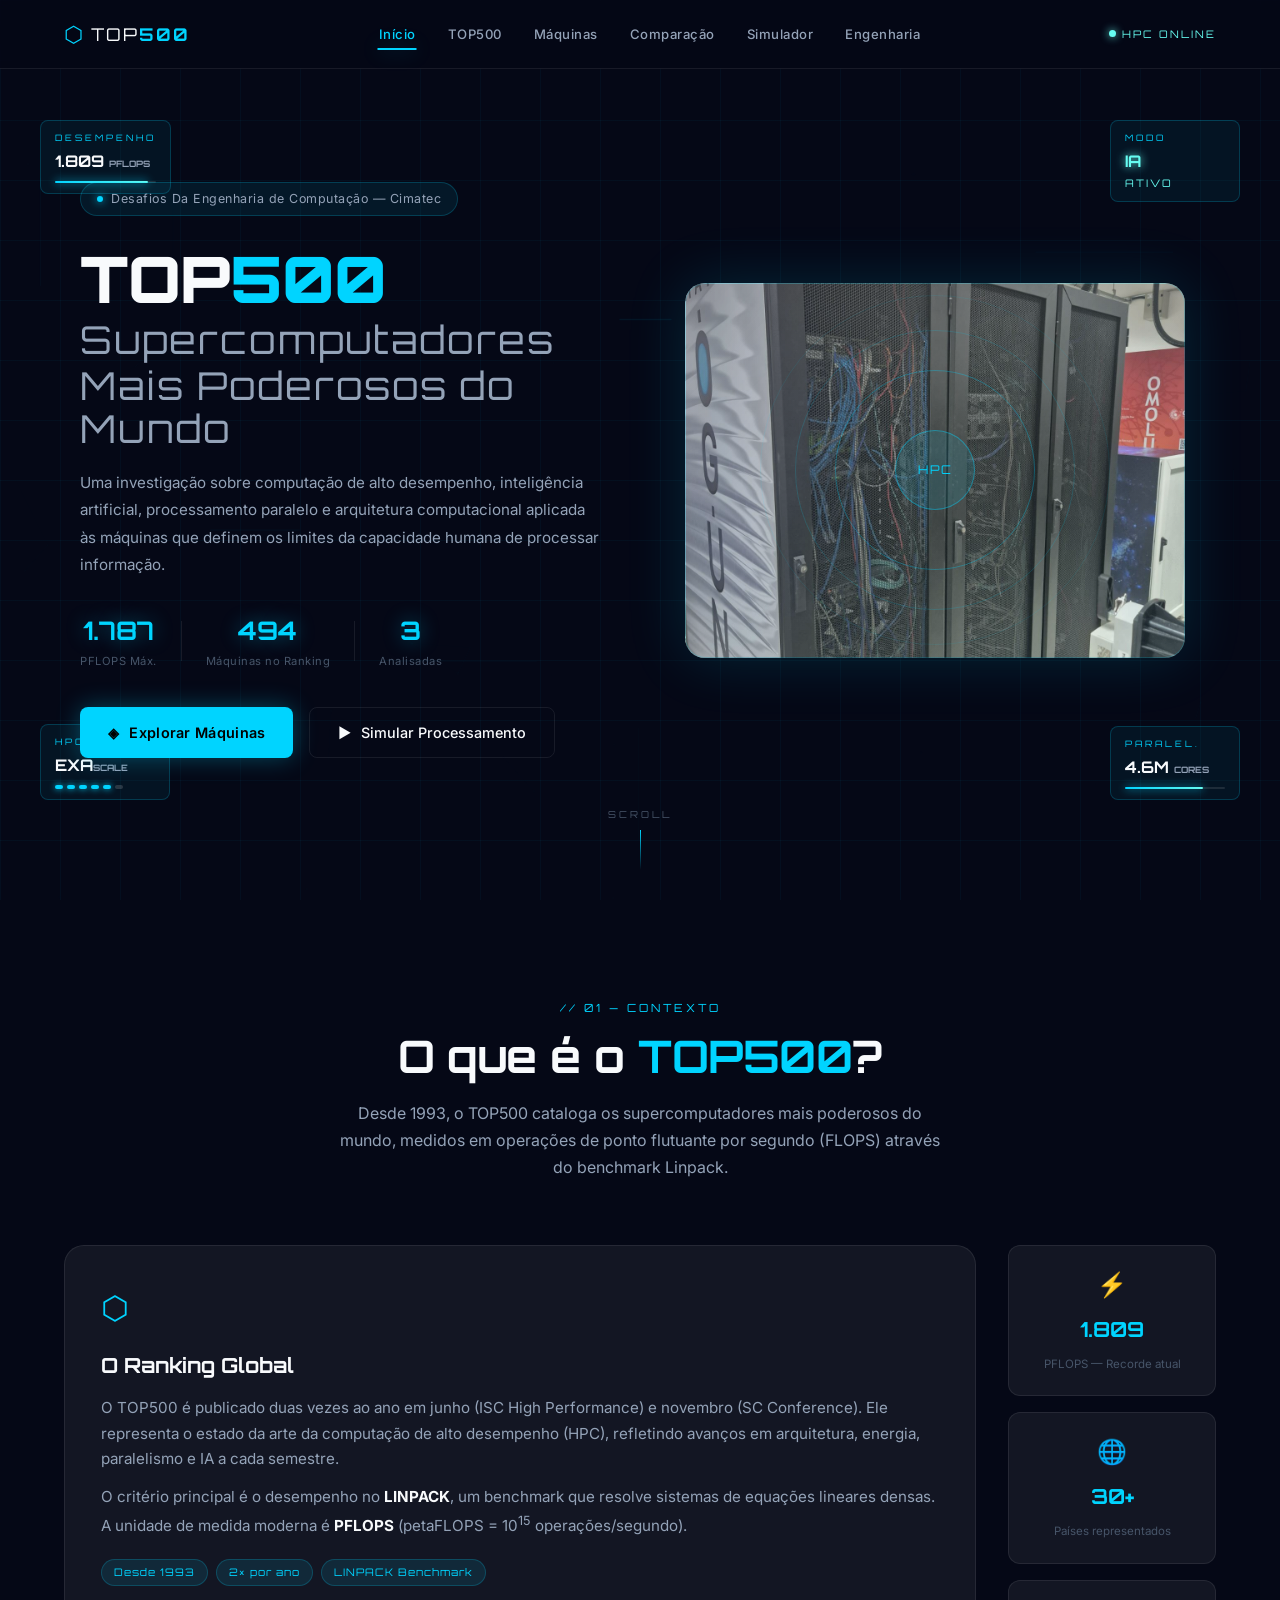
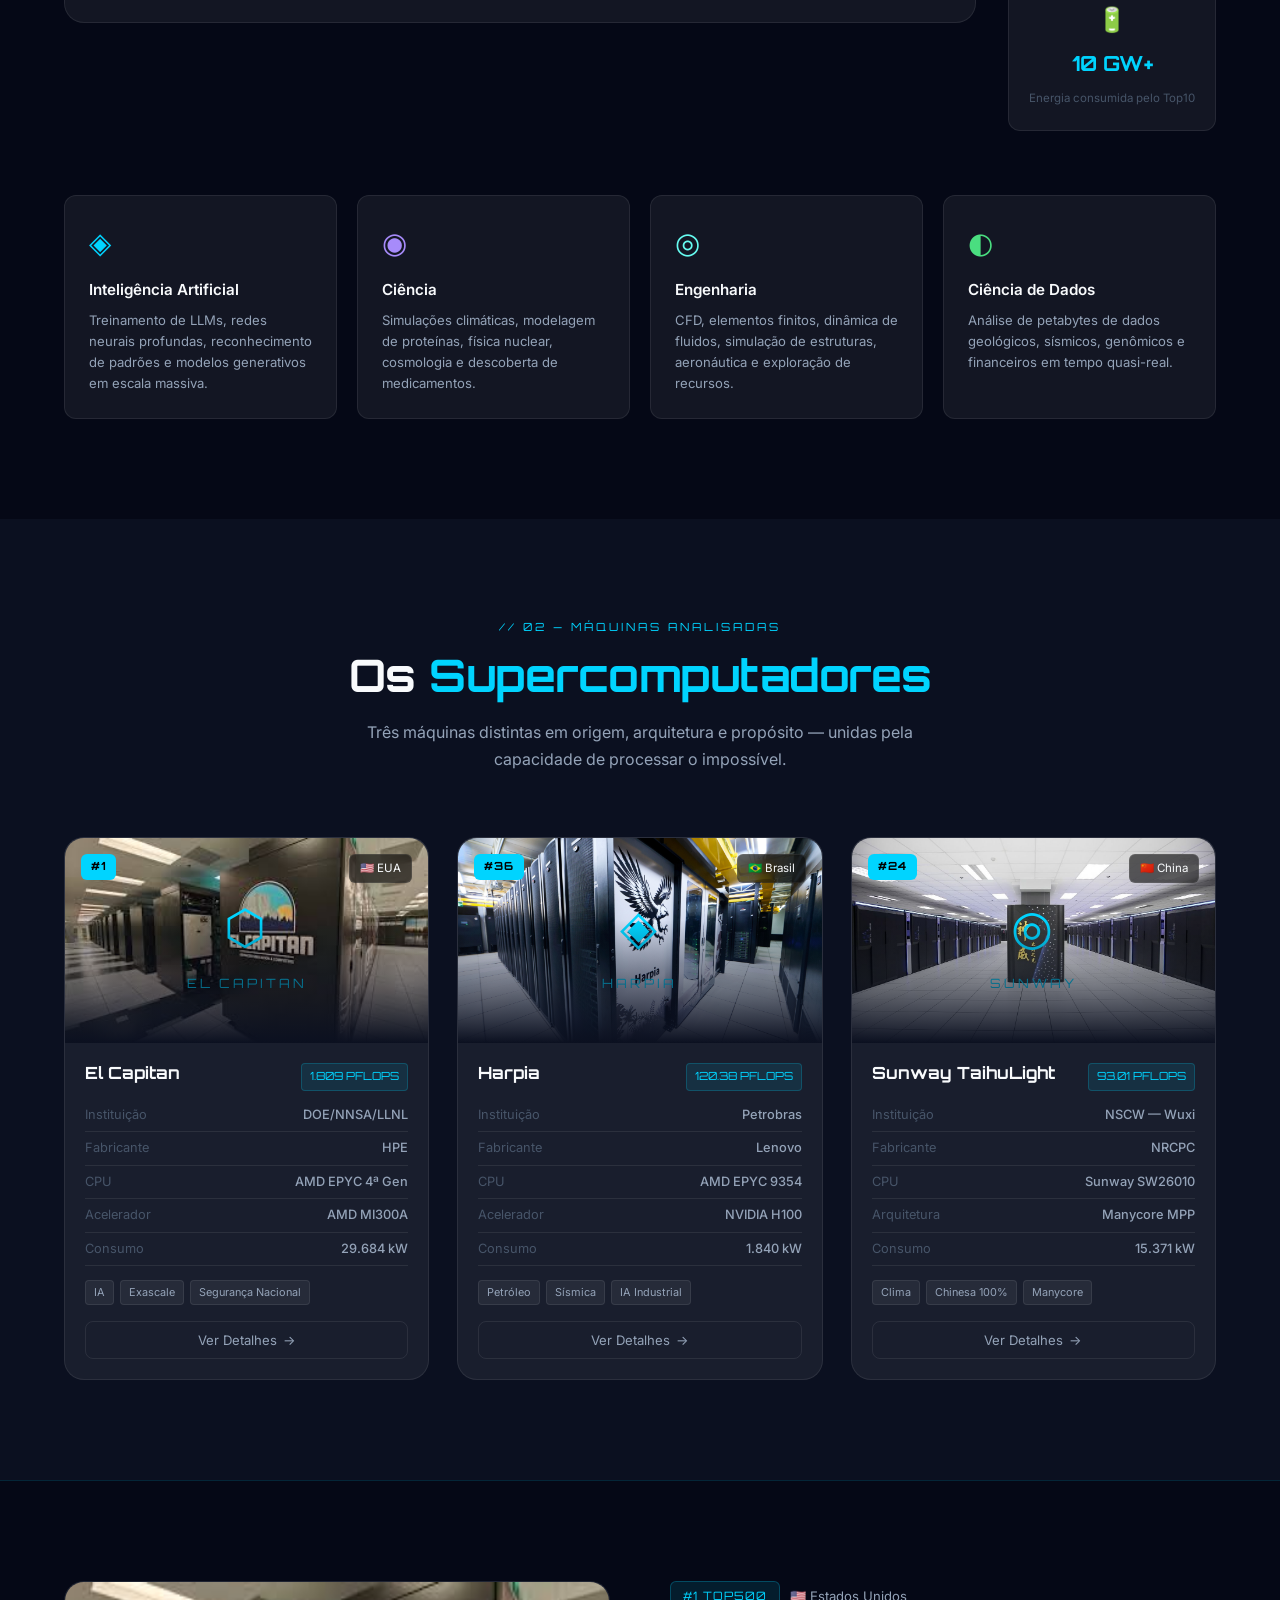
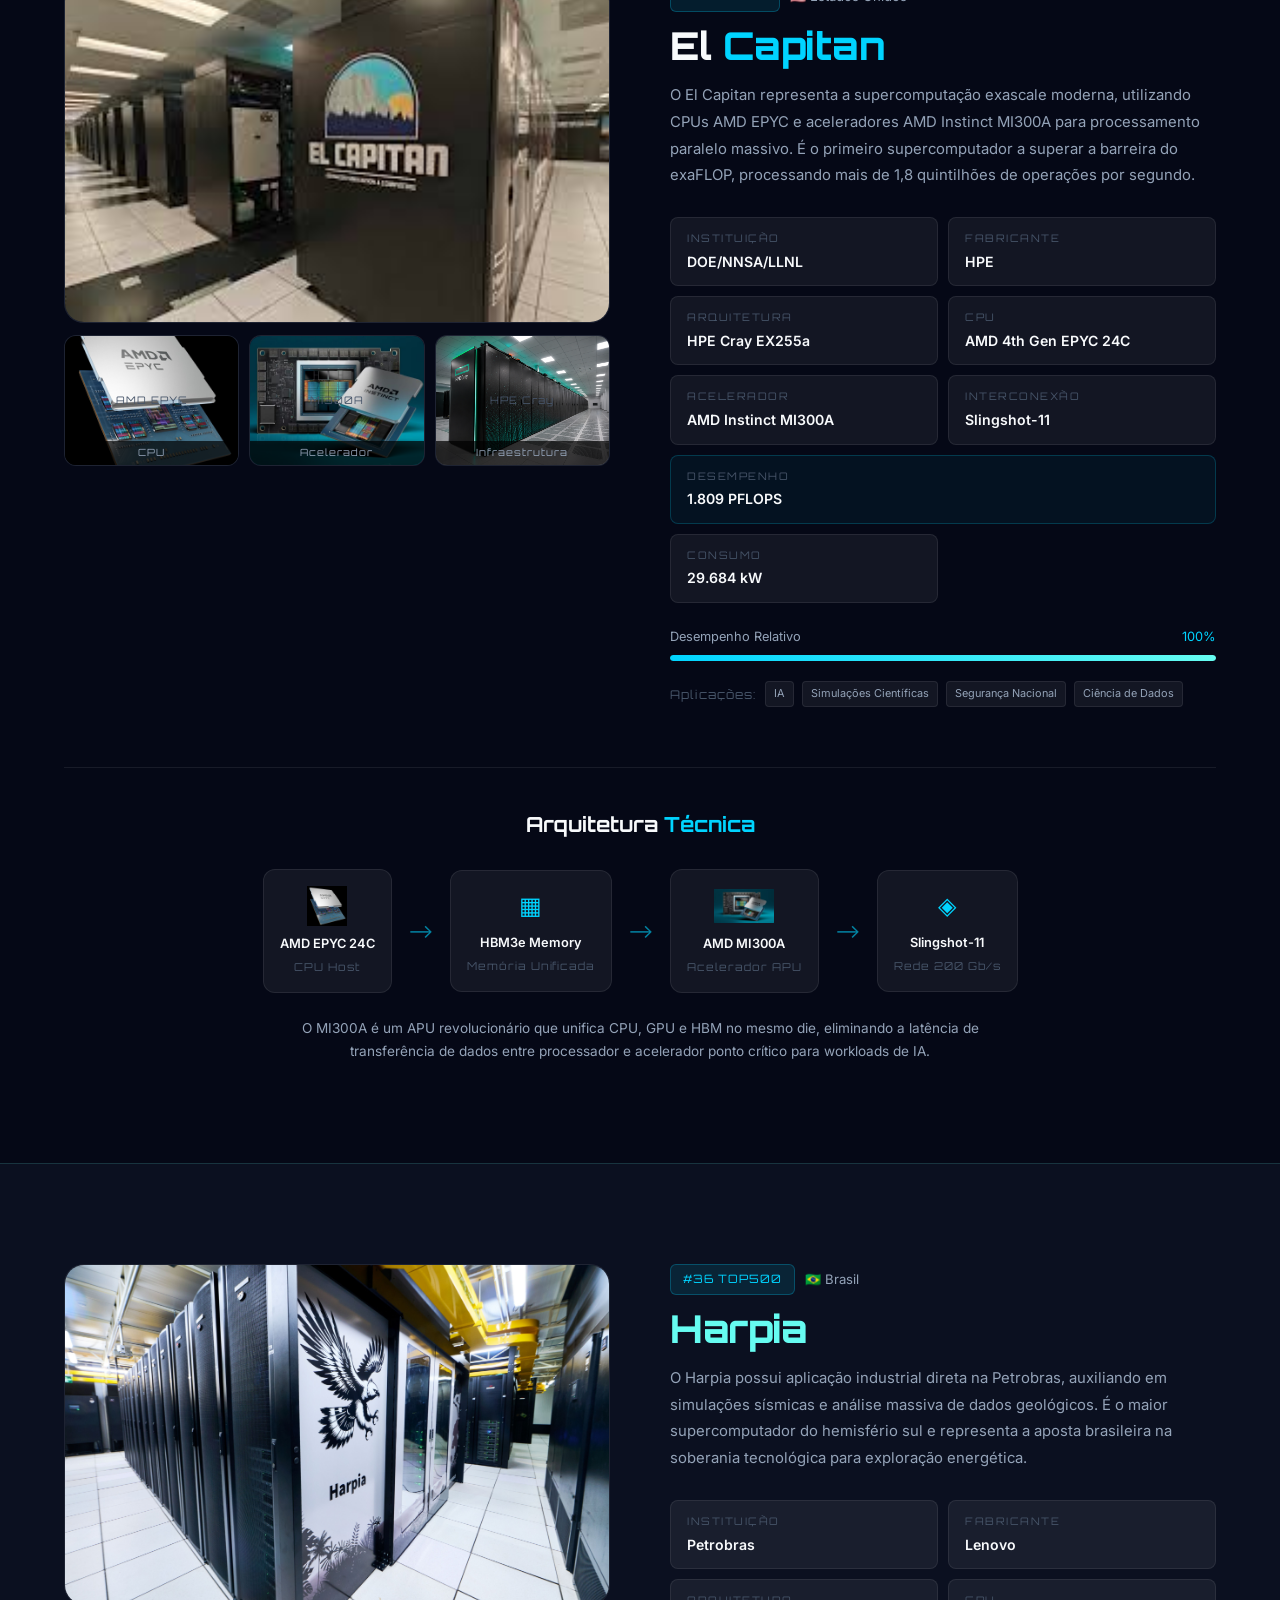
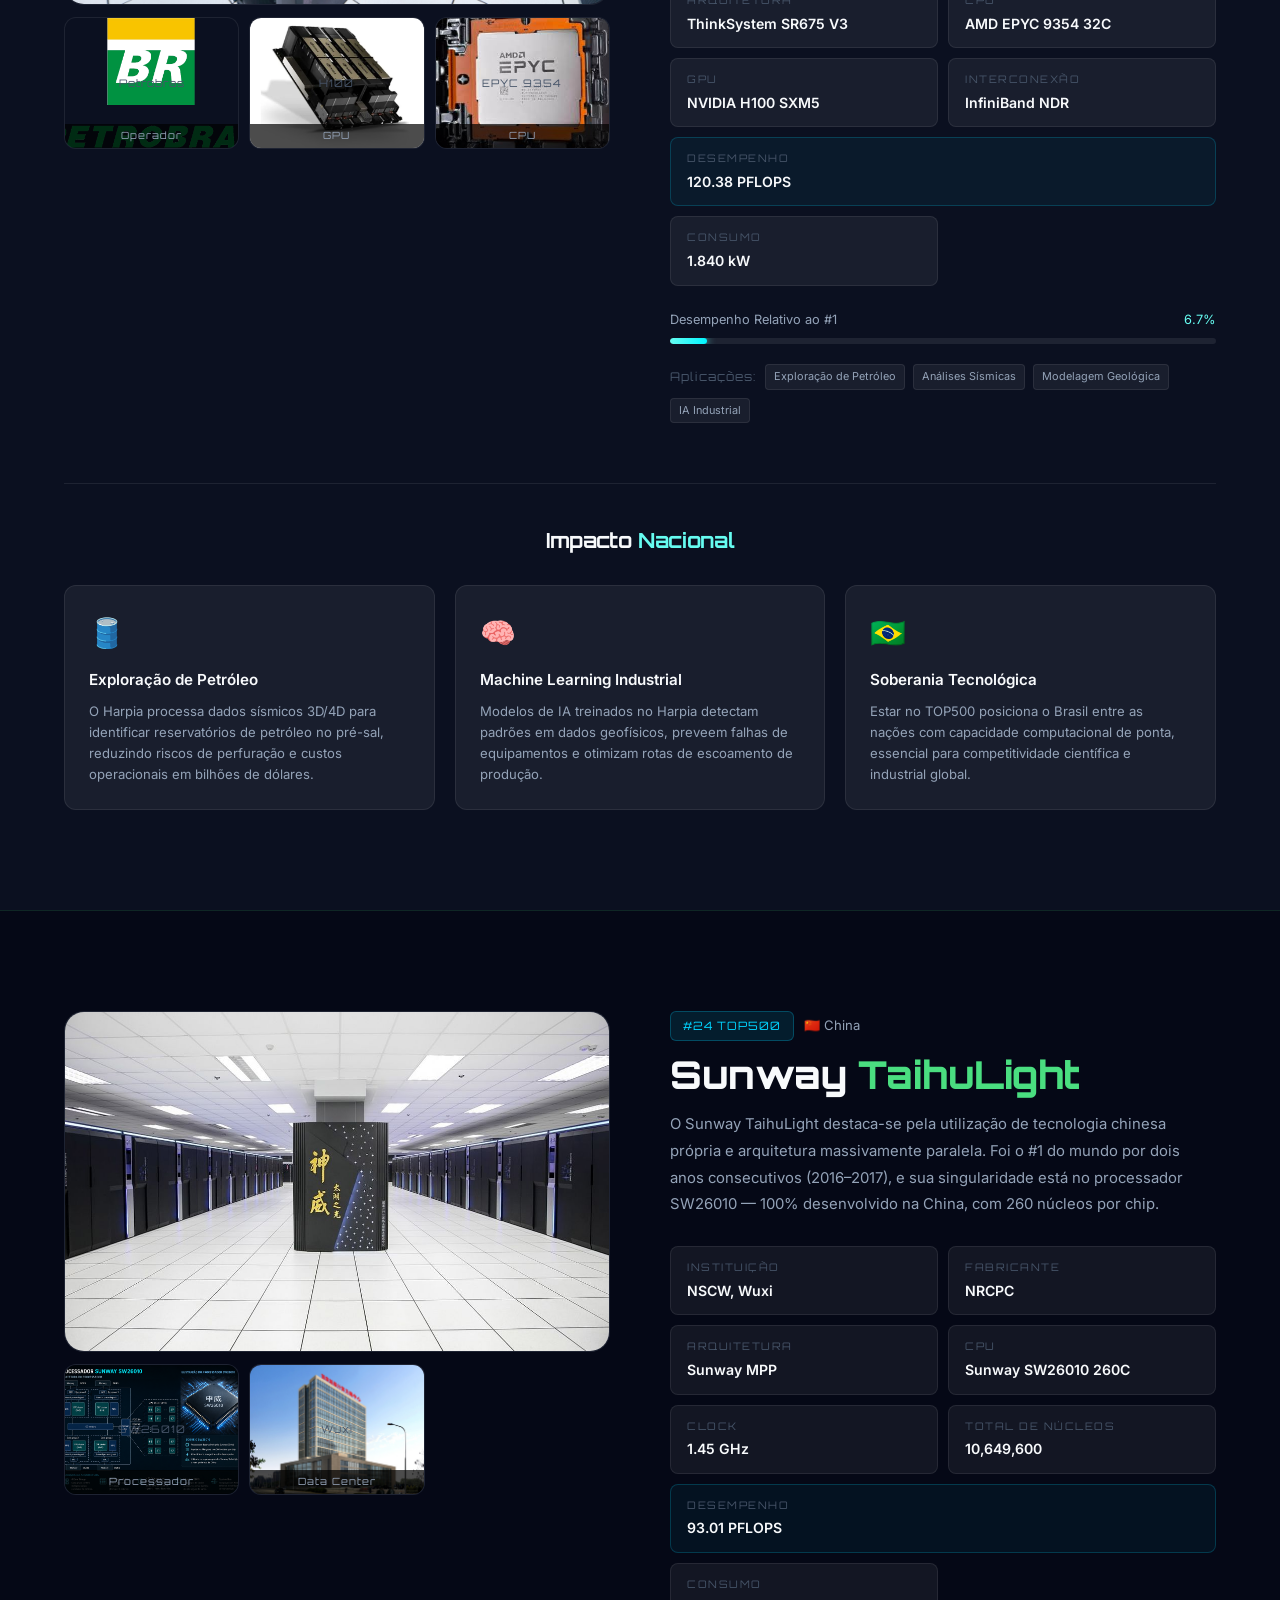
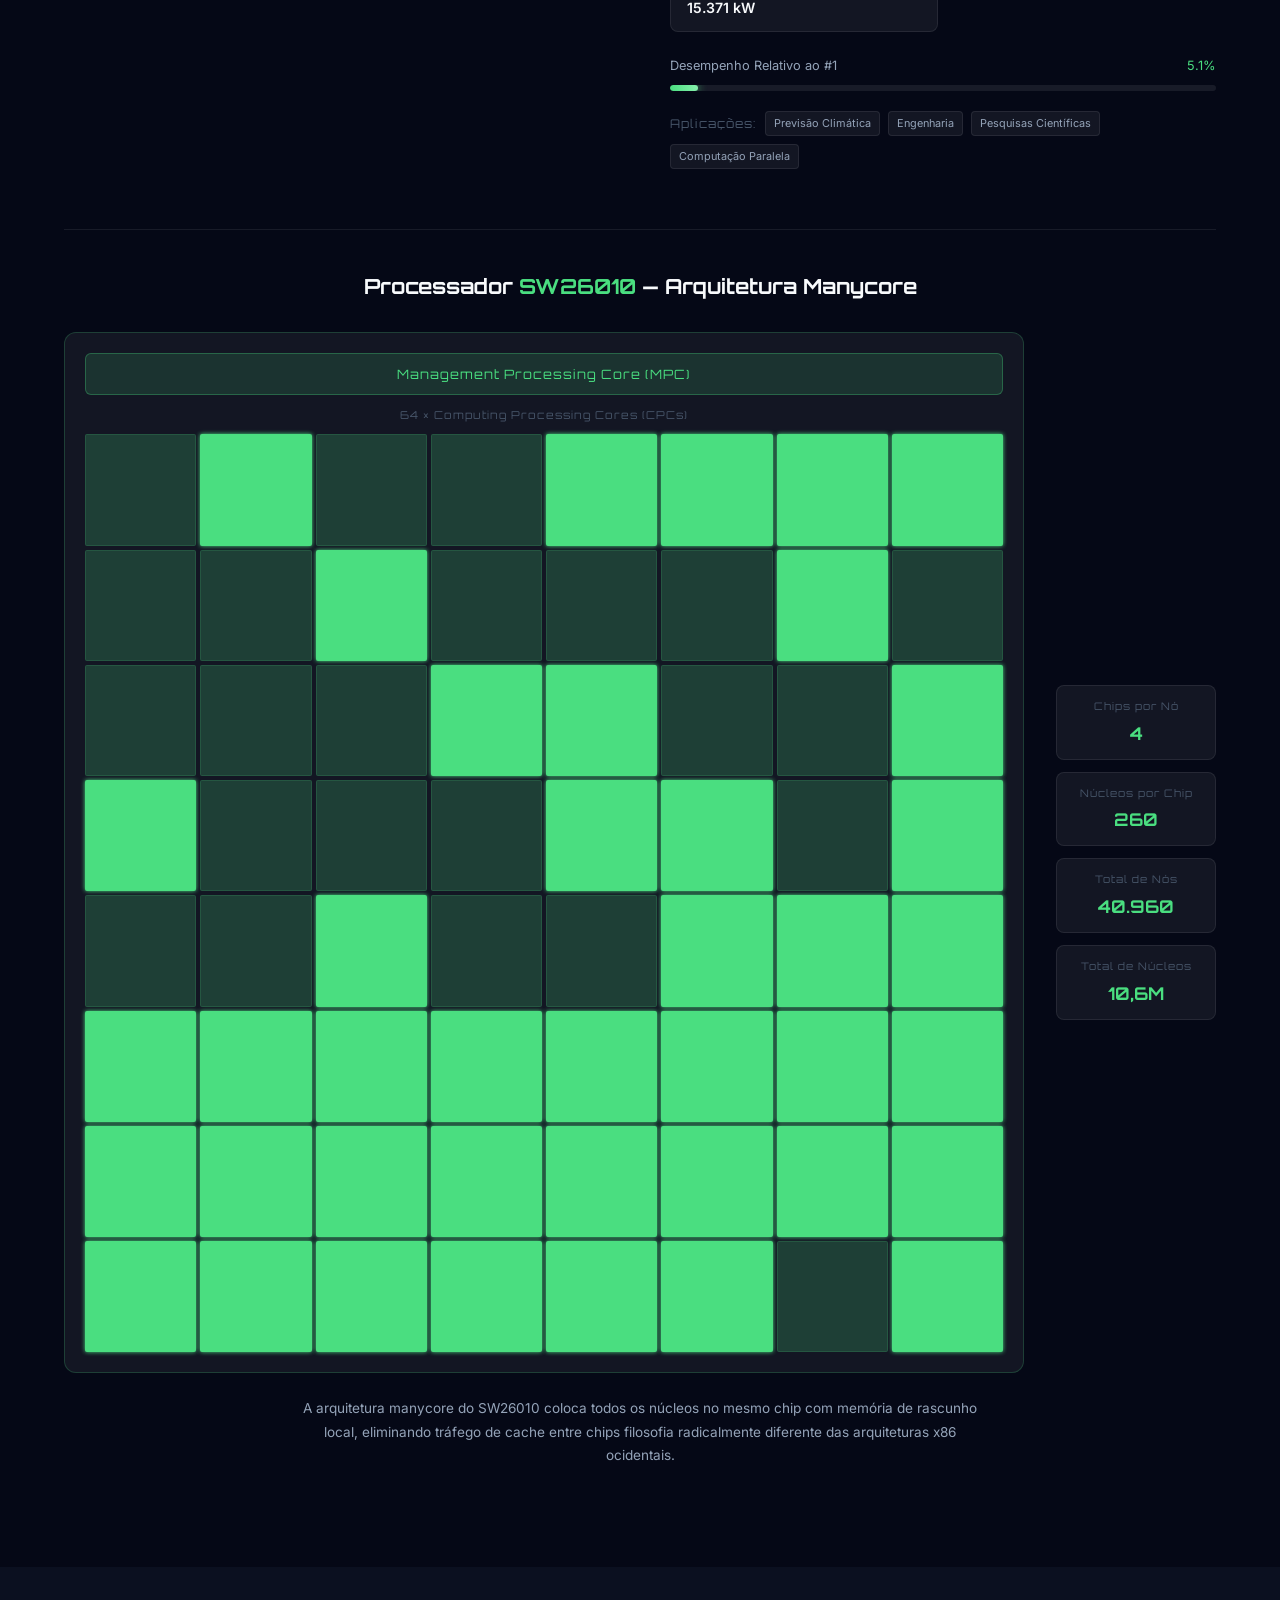
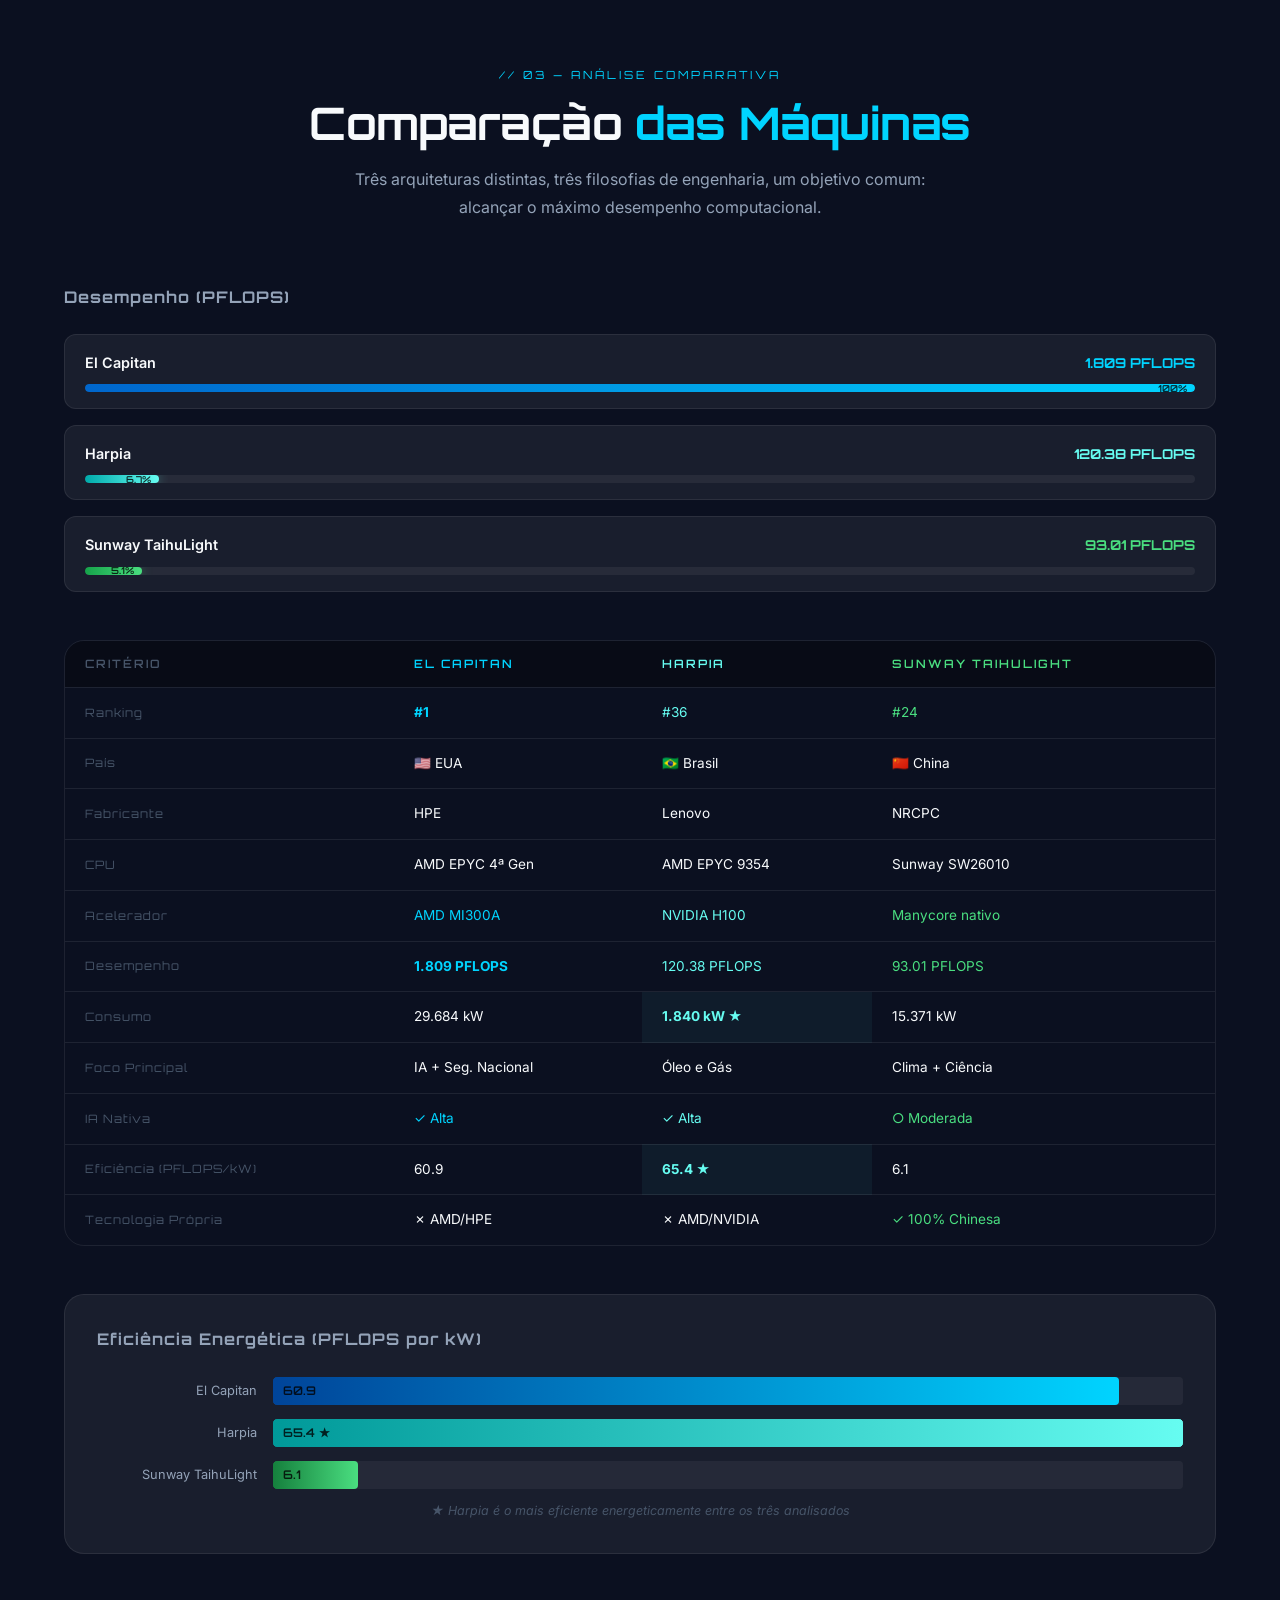
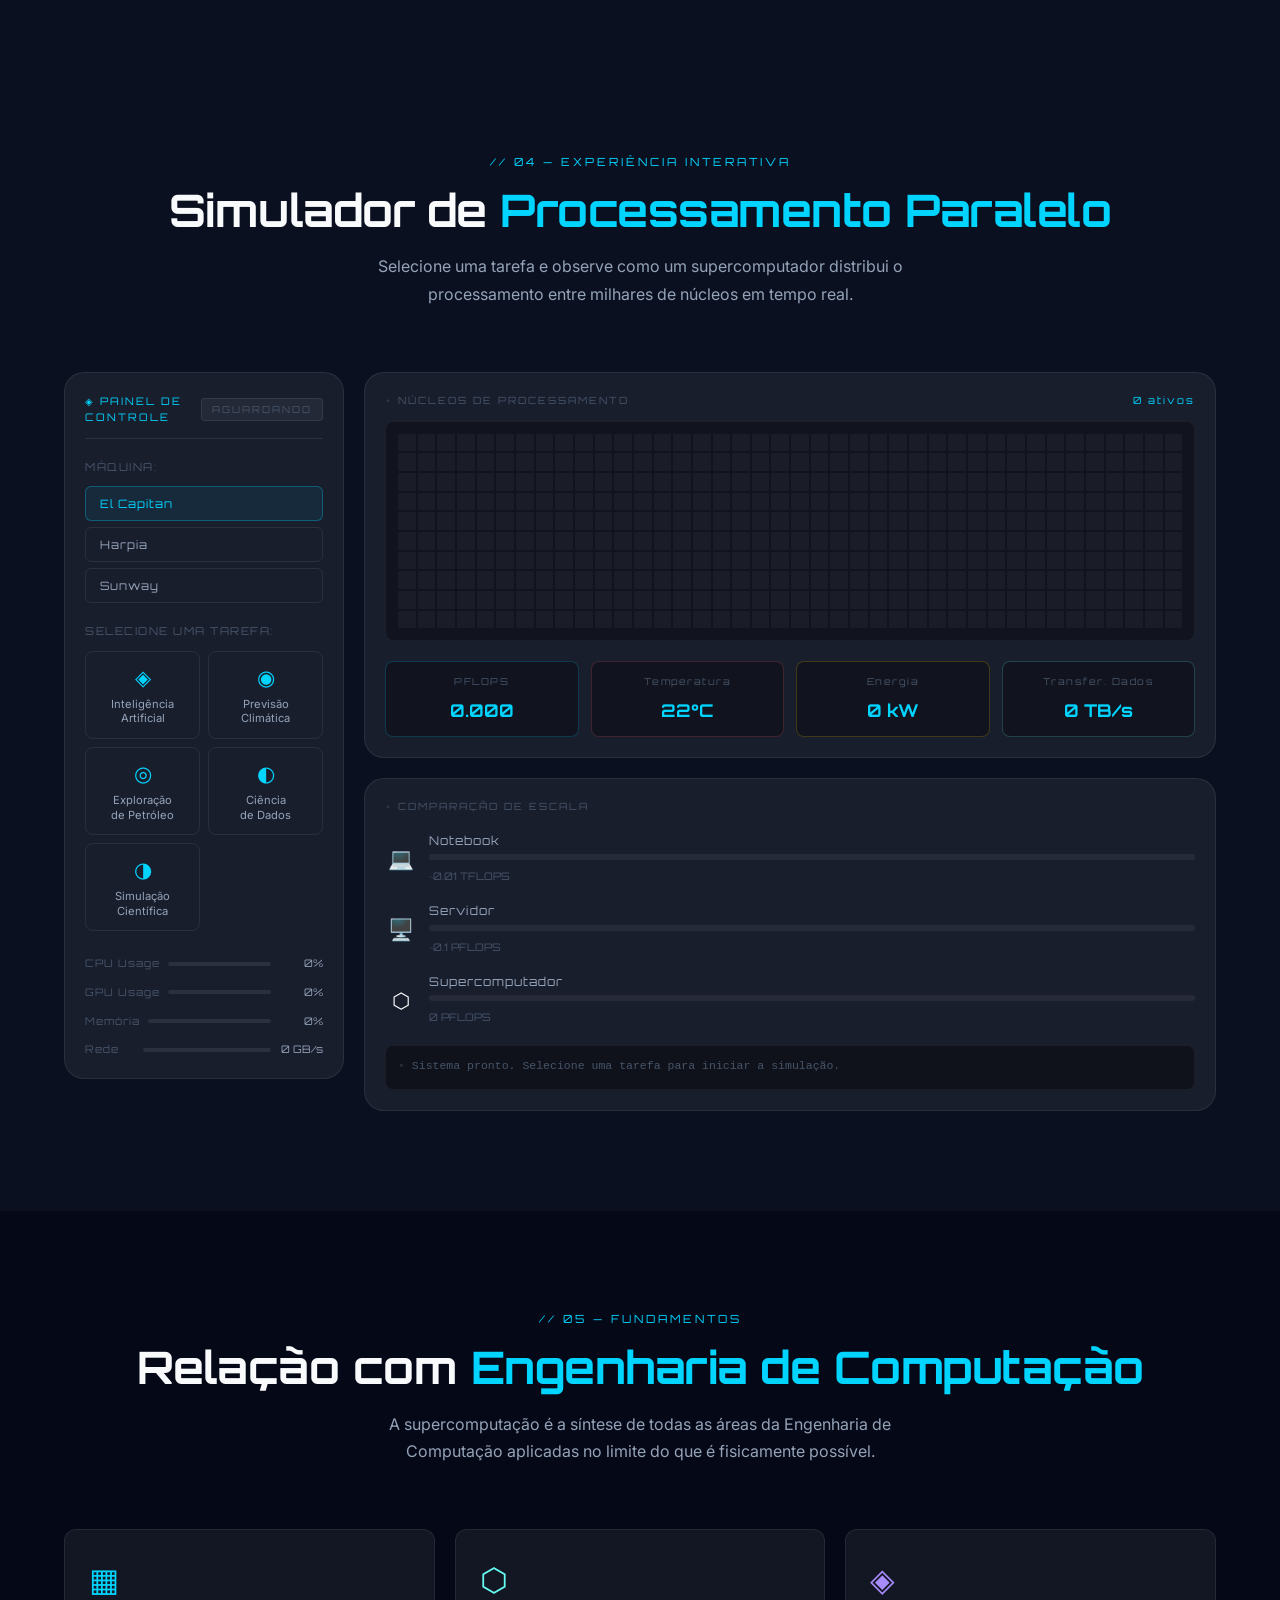
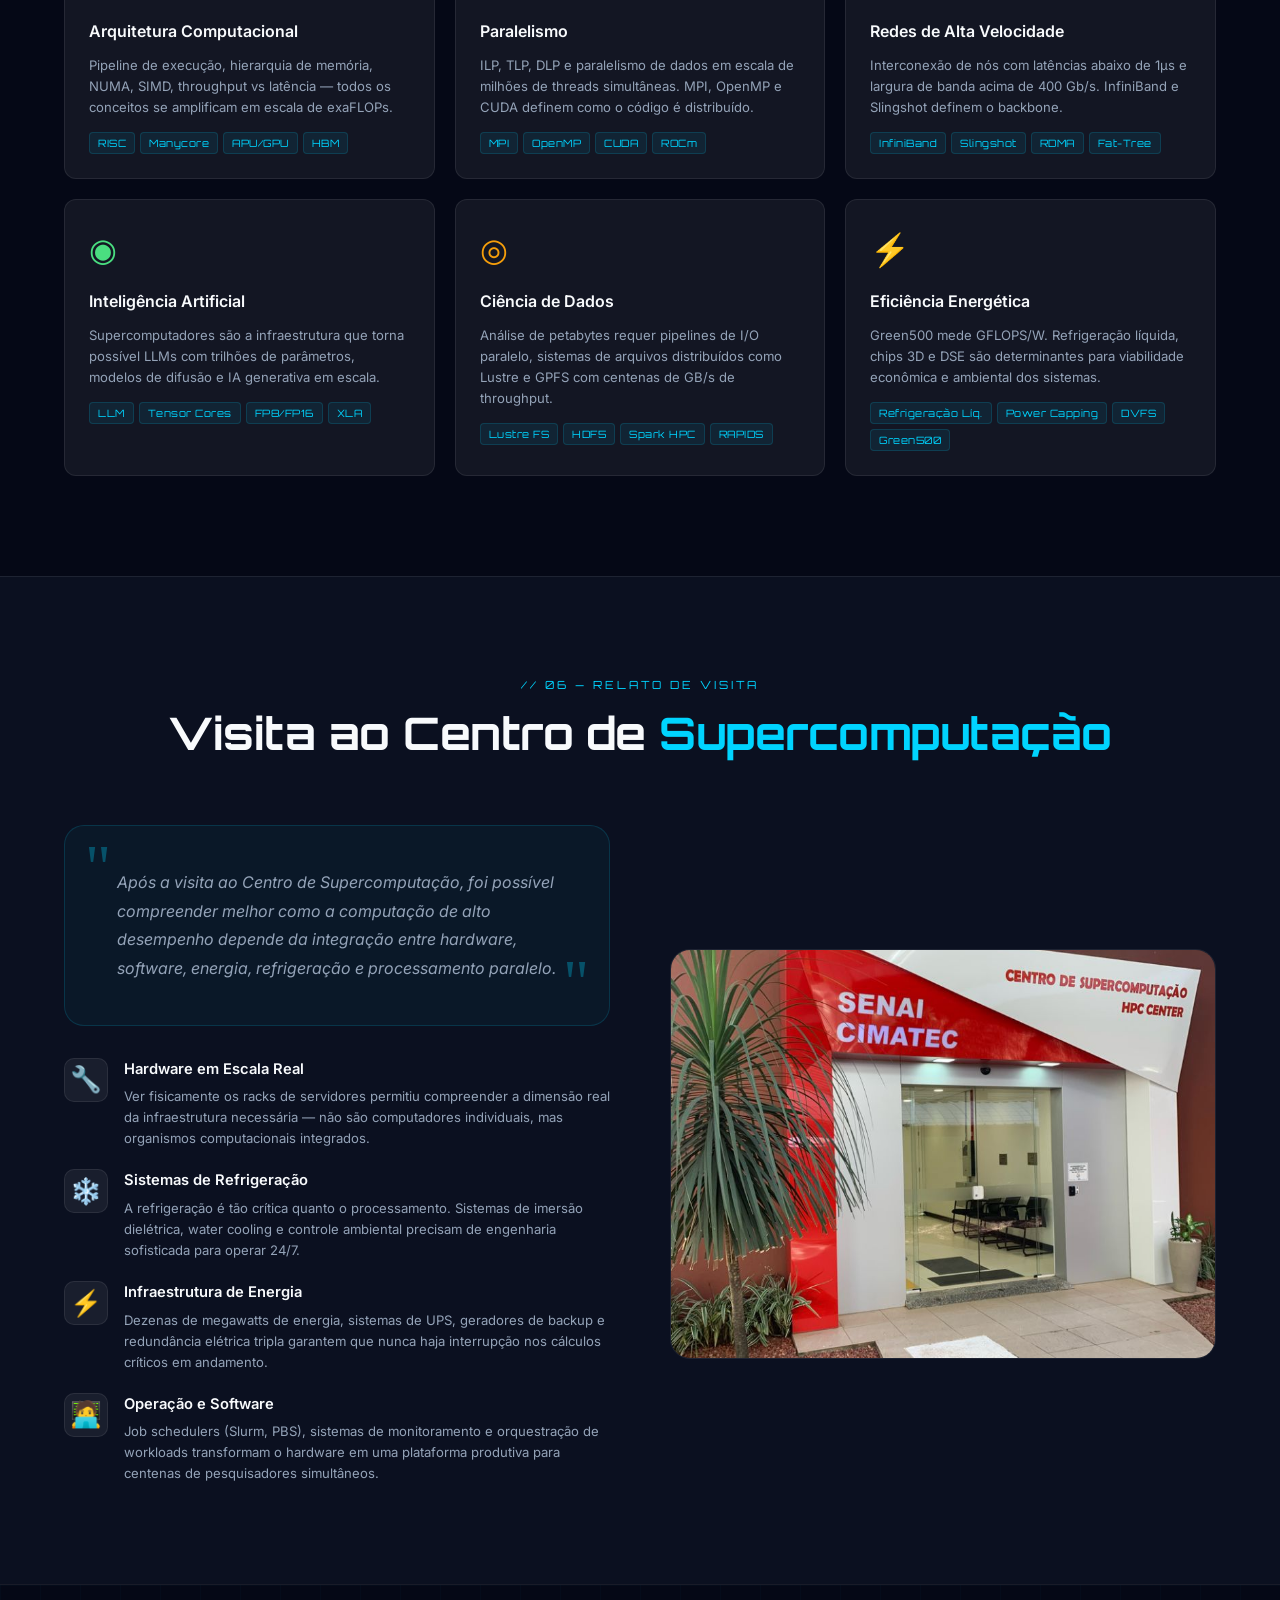
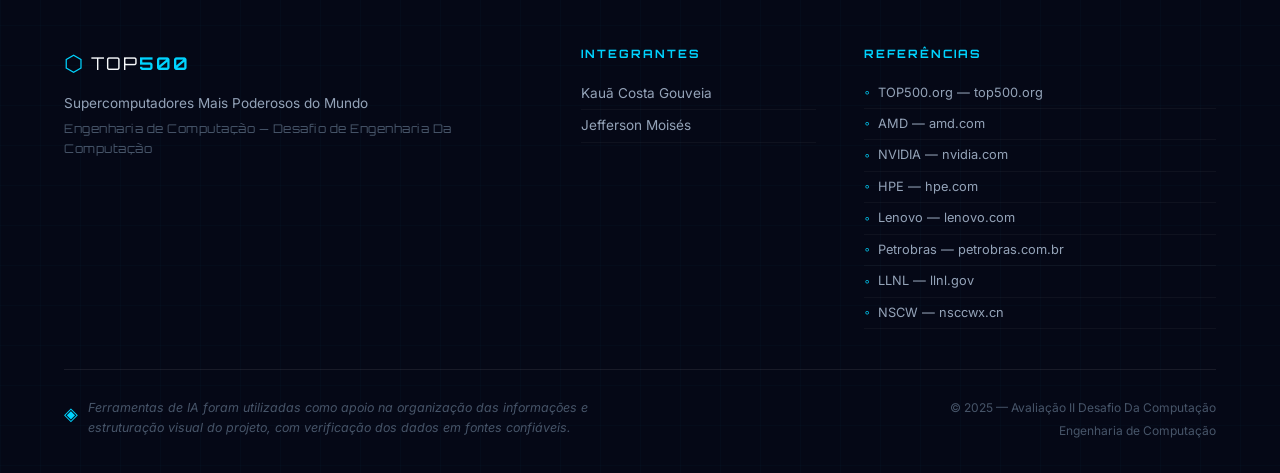
==== commit 0776d427: "fix: atualizações no site" ====
--- a/index.html
+++ b/index.html
@@ -104,7 +104,7 @@
         <div class="hero-content">
             <div class="hero-badge">
                 <span class="badge-dot"></span>
-                Engenharia de Computação — Arquitetura e Supercomputação
+                Desafios Da Engenharia de Computação — Cimatec 
             </div>
             <h1 class="hero-title">
                 TOP<span class="accent">500</span>
@@ -147,7 +147,7 @@
         <!-- Imagem hero com overlay -->
         <div class="hero-visual">
             <div class="hero-image-container">
-                <img src="assets/images/backgrounds/hpc.jpg"
+                <img src="assets/images/backgrounds/HPCCIMATEC.jpg"
                      alt="Supercomputador"
                      class="hero-image"
                      onerror="this.style.display='none'; this.parentElement.classList.add('no-image')">
@@ -190,8 +190,8 @@
                     <div class="info-card-icon">⬡</div>
                     <h3>O Ranking Global</h3>
                     <p>
-                        O TOP500 é publicado duas vezes ao ano — em junho (ISC High Performance)
-                        e novembro (SC Conference). Ele representa o estado-da-arte da computação
+                        O TOP500 é publicado duas vezes ao ano em junho (ISC High Performance)
+                        e novembro (SC Conference). Ele representa o estado da arte da computação
                         de alto desempenho (HPC), refletindo avanços em arquitetura, energia,
                         paralelismo e IA a cada semestre.
                     </p>
@@ -584,7 +584,7 @@
                 </div>
                 <p class="arch-note">
                     O MI300A é um APU revolucionário que unifica CPU, GPU e HBM no mesmo die,
-                    eliminando a latência de transferência de dados entre processador e acelerador —
+                    eliminando a latência de transferência de dados entre processador e acelerador
                     ponto crítico para workloads de IA.
                 </p>
             </div>
@@ -865,7 +865,7 @@
                 </div>
                 <p class="arch-note">
                     A arquitetura manycore do SW26010 coloca todos os núcleos no mesmo chip com
-                    memória de rascunho local, eliminando tráfego de cache entre chips — filosofia
+                    memória de rascunho local, eliminando tráfego de cache entre chips filosofia
                     radicalmente diferente das arquiteturas x86 ocidentais.
                 </p>
             </div>
@@ -1359,7 +1359,7 @@
 
                 <div class="visit-visual">
                     <div class="visit-datacenter">
-                        <img src="assets/images/sunway-taihulight/wuxi-center.jpg"
+                        <img src="assets/images/backgrounds/hpc.jpg"
                              alt="Centro de Supercomputação"
                              class="visit-img"
                              onerror="this.style.display='none'; this.nextElementSibling.style.display='flex'">
@@ -1396,17 +1396,15 @@
                         Supercomputadores Mais Poderosos do Mundo
                     </p>
                     <p class="footer-course">
-                        Engenharia de Computação — Arquitetura e Organização de Computadores
+                        Engenharia de Computação — Desafio de Engenharia Da Computação
                     </p>
                 </div>
 
                 <div class="footer-team">
                     <h4 class="footer-section-title">Integrantes</h4>
                     <ul class="team-list">
-                        <li>Integrante 1</li>
-                        <li>Integrante 2</li>
-                        <li>Integrante 3</li>
-                        <li>Integrante 4</li>
+                        <li>Kauã Costa Gouveia</li>
+                        <li>Jefferson Moisés</li>
                     </ul>
                 </div>
 
@@ -1436,7 +1434,7 @@
                     </p>
                 </div>
                 <div class="footer-copy">
-                    <span>© 2025 — Trabalho Universitário</span>
+                    <span>© 2025 — Avaliação II Desafio Da Computação</span>
                     <span class="footer-sep">|</span>
                     <span>Engenharia de Computação</span>
                 </div>
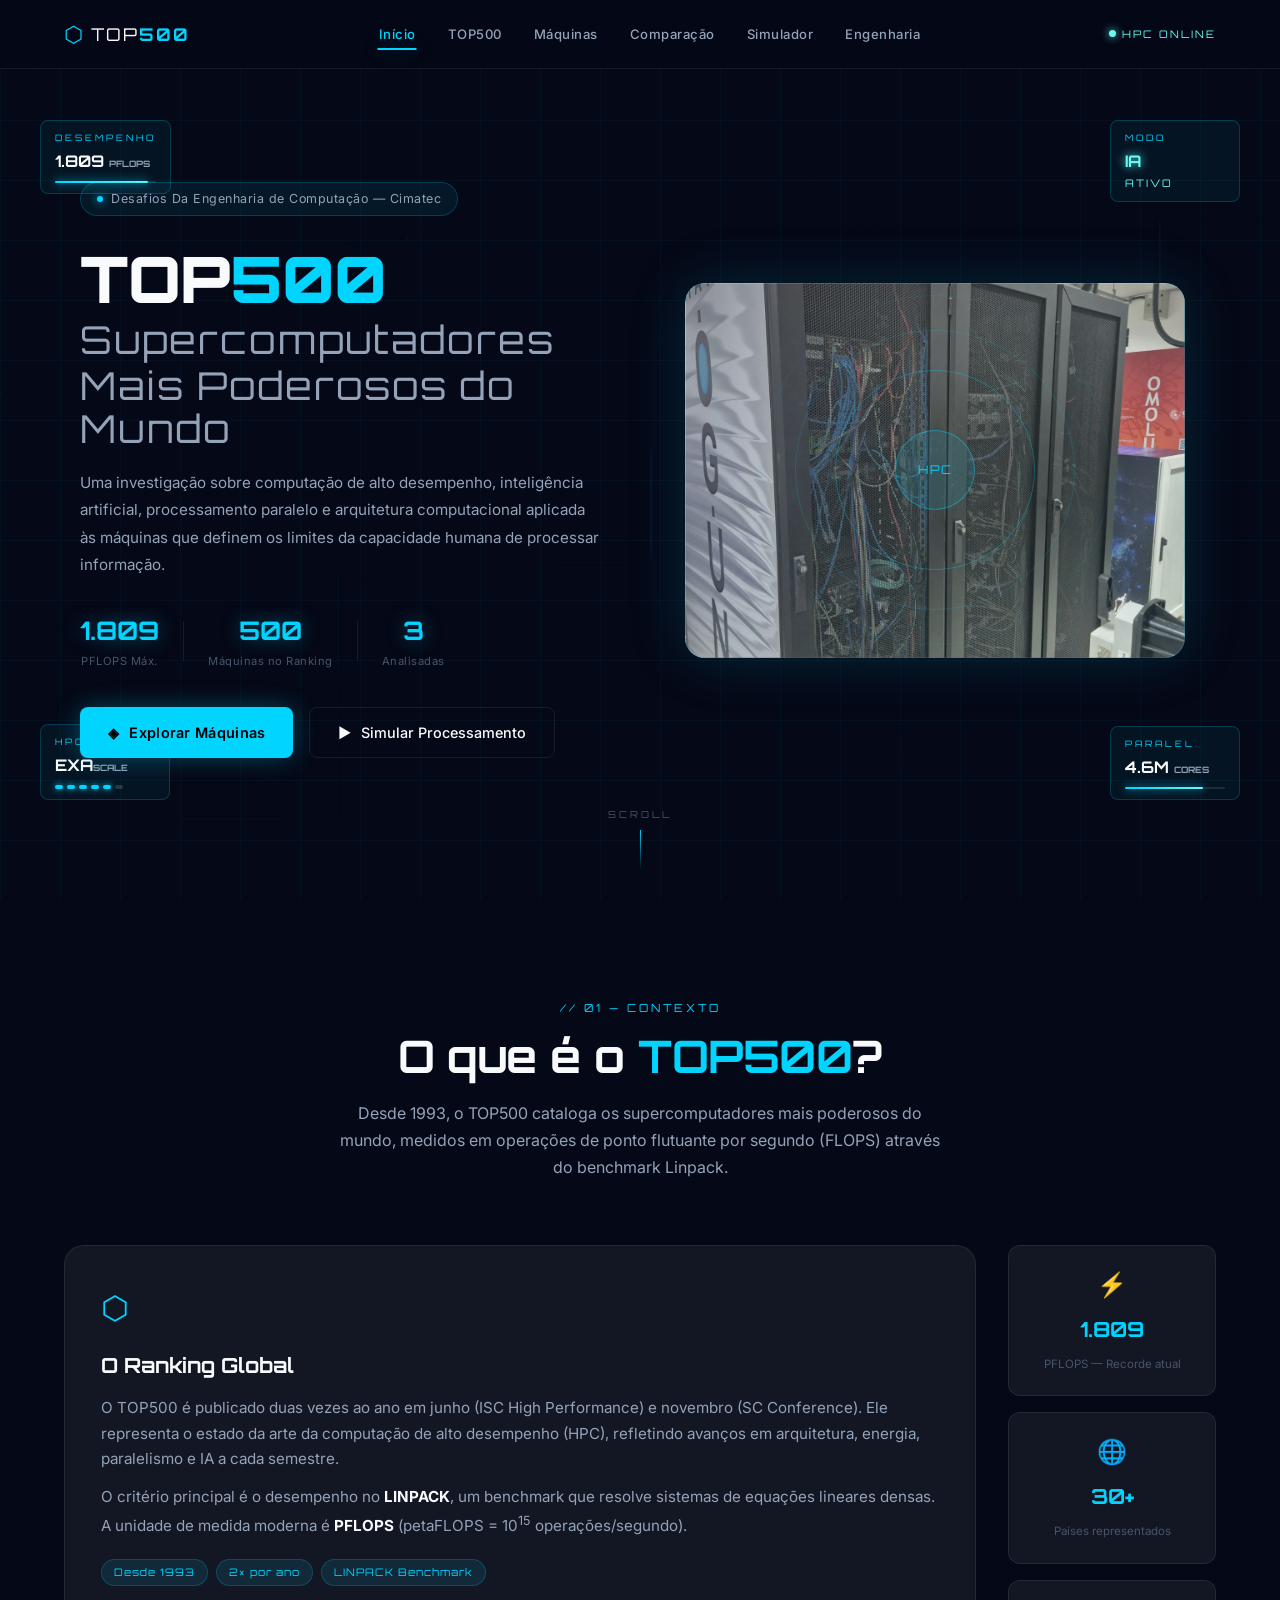
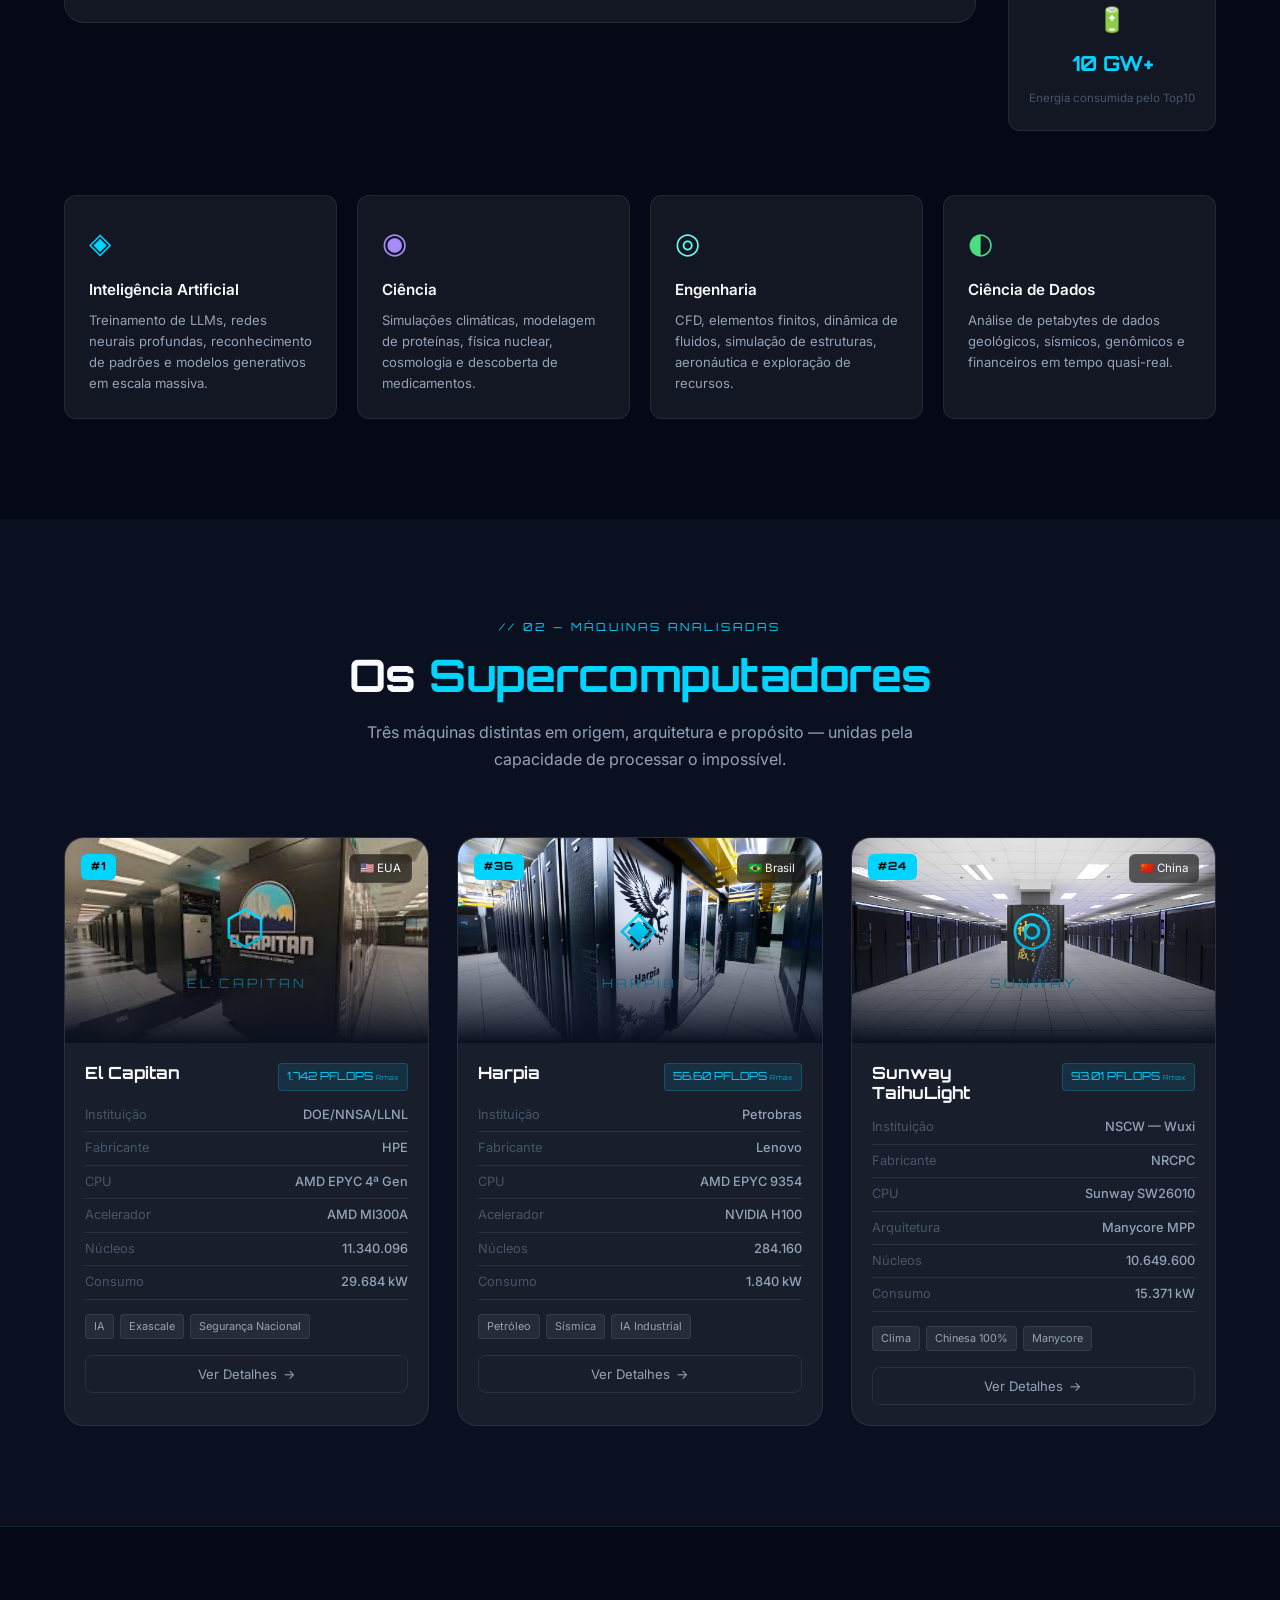
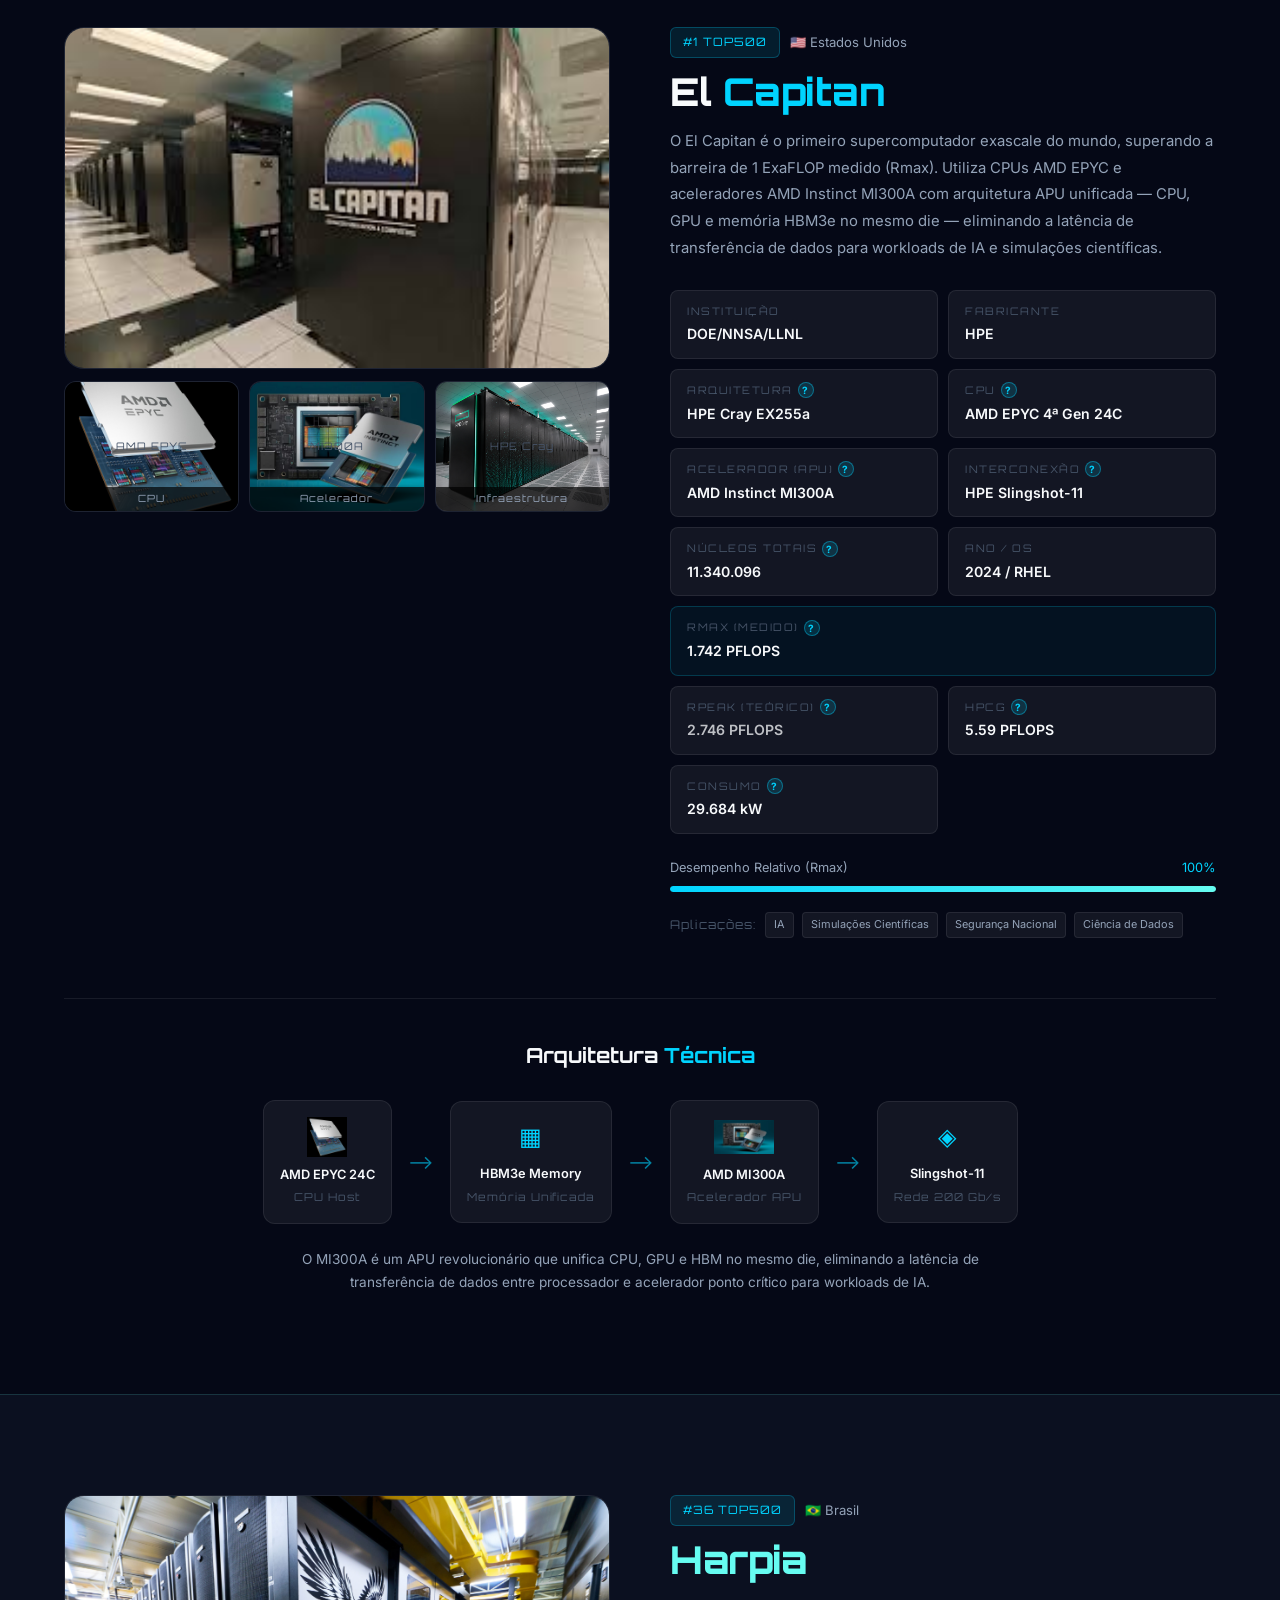
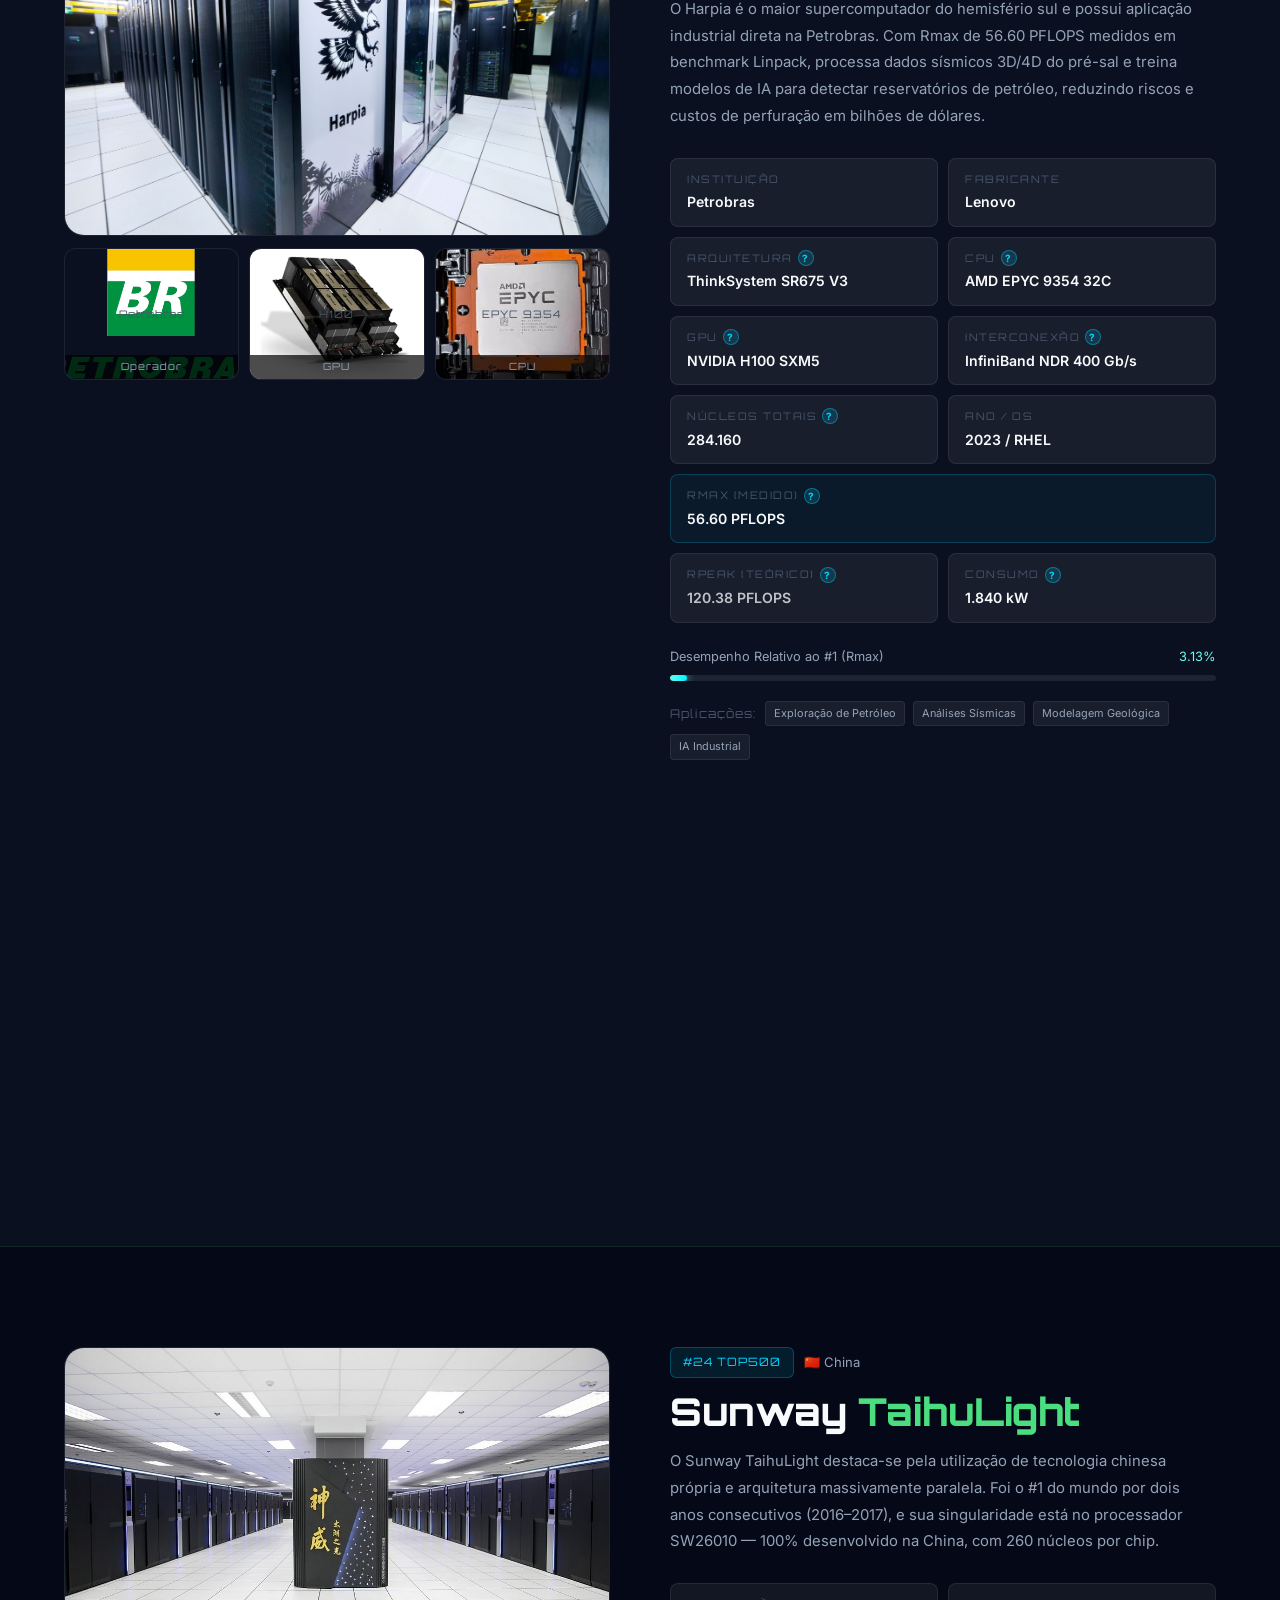
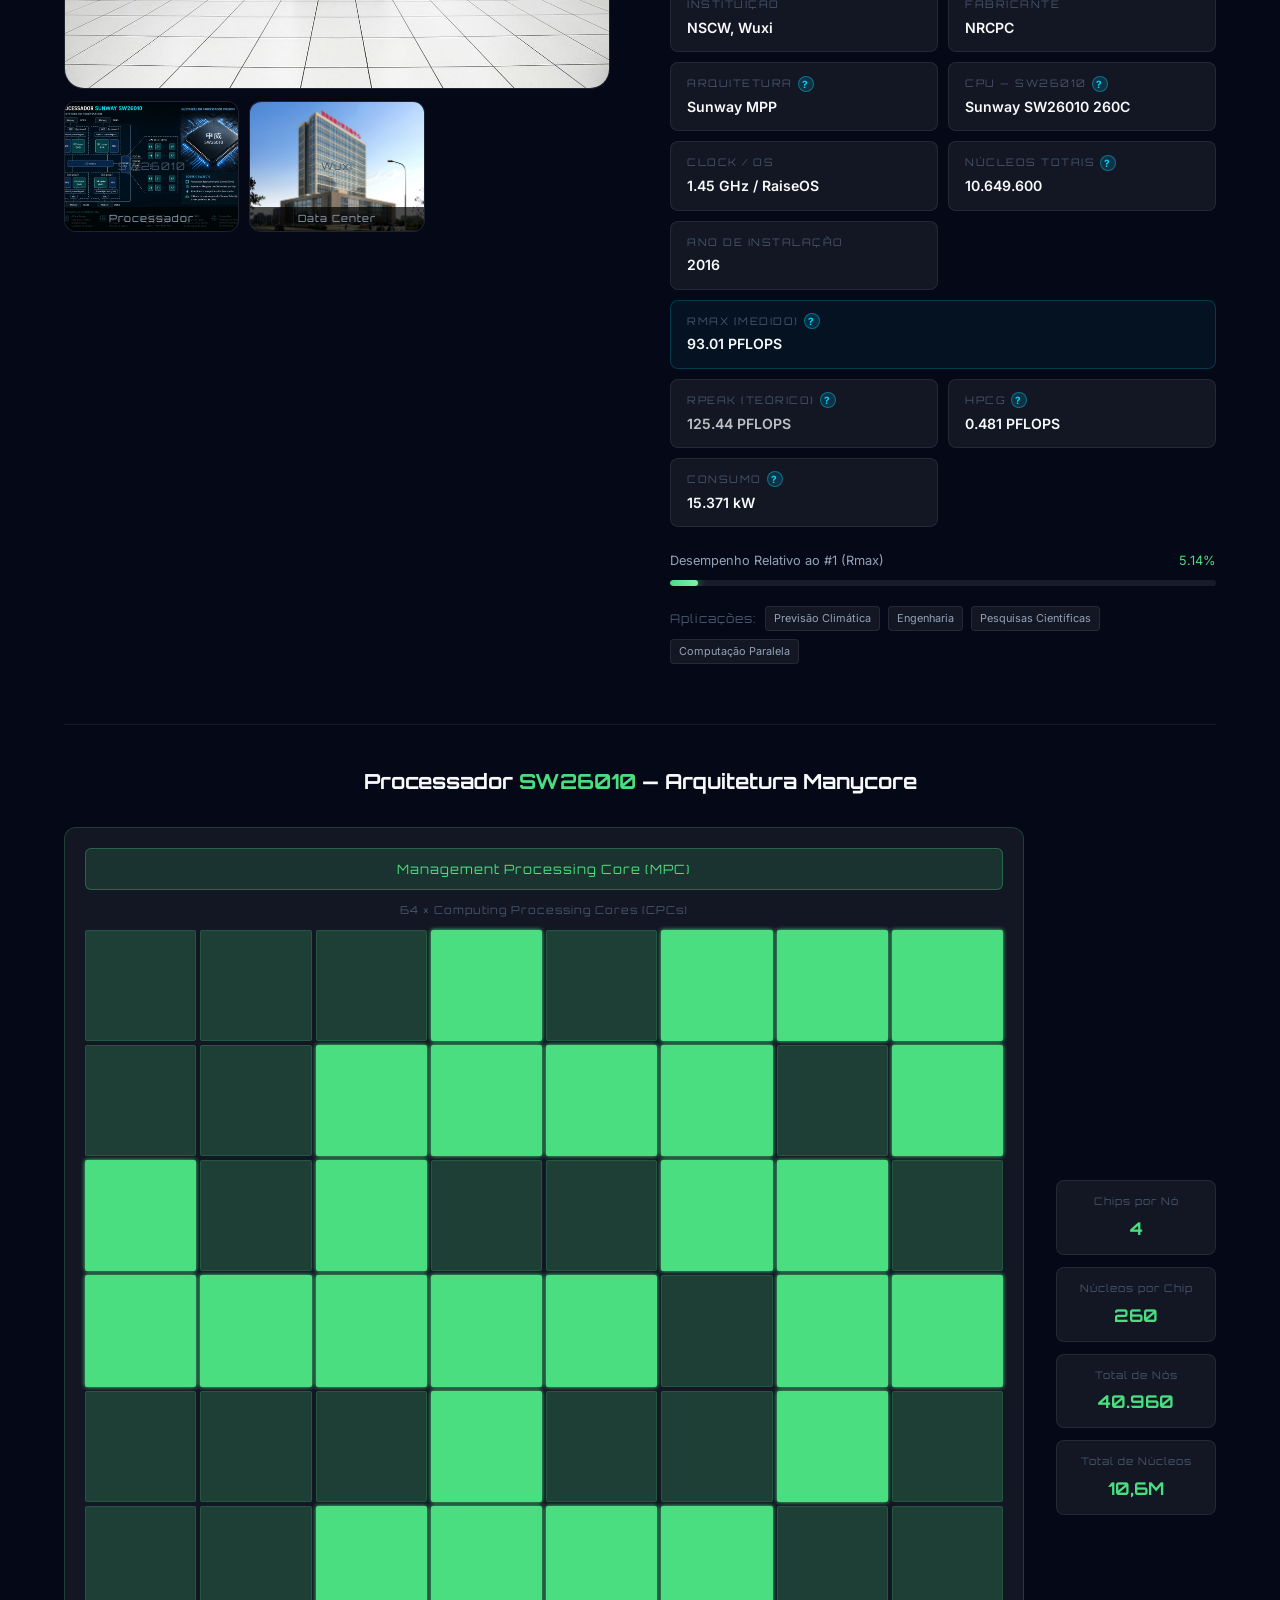
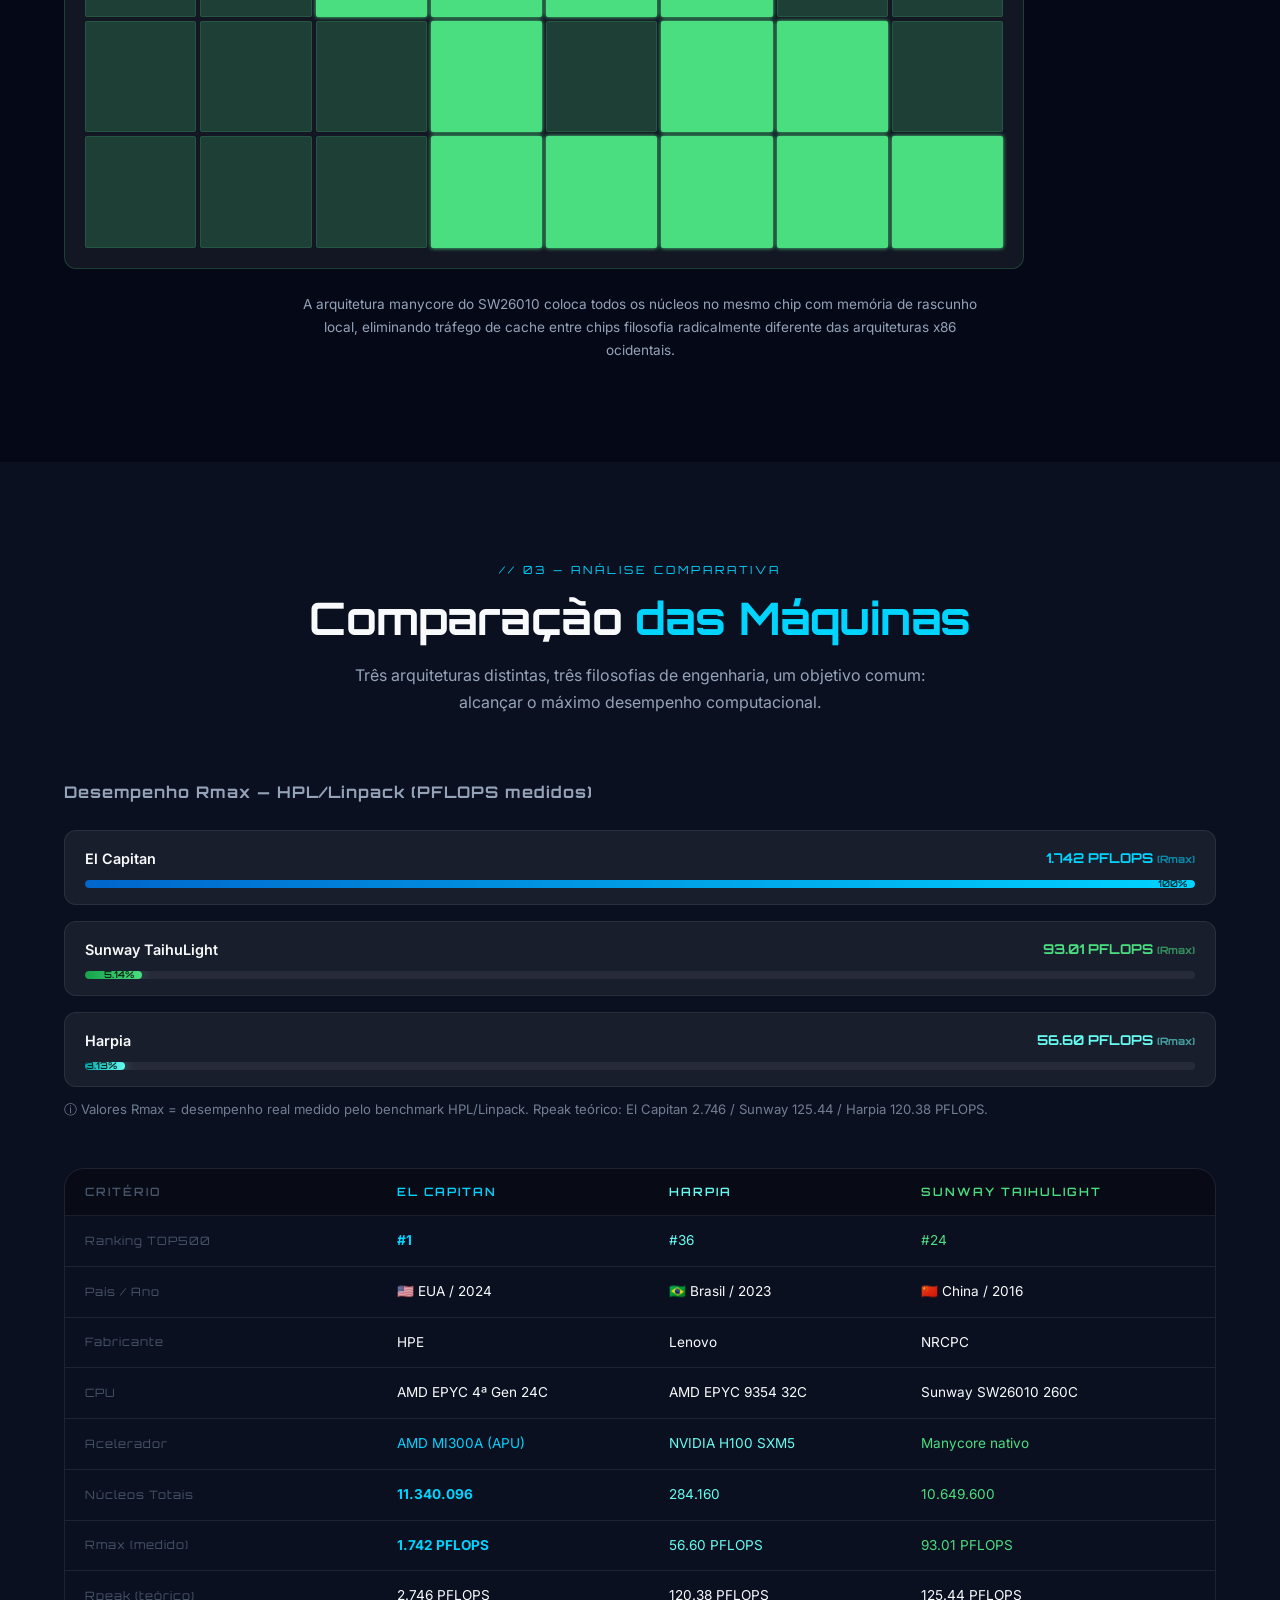
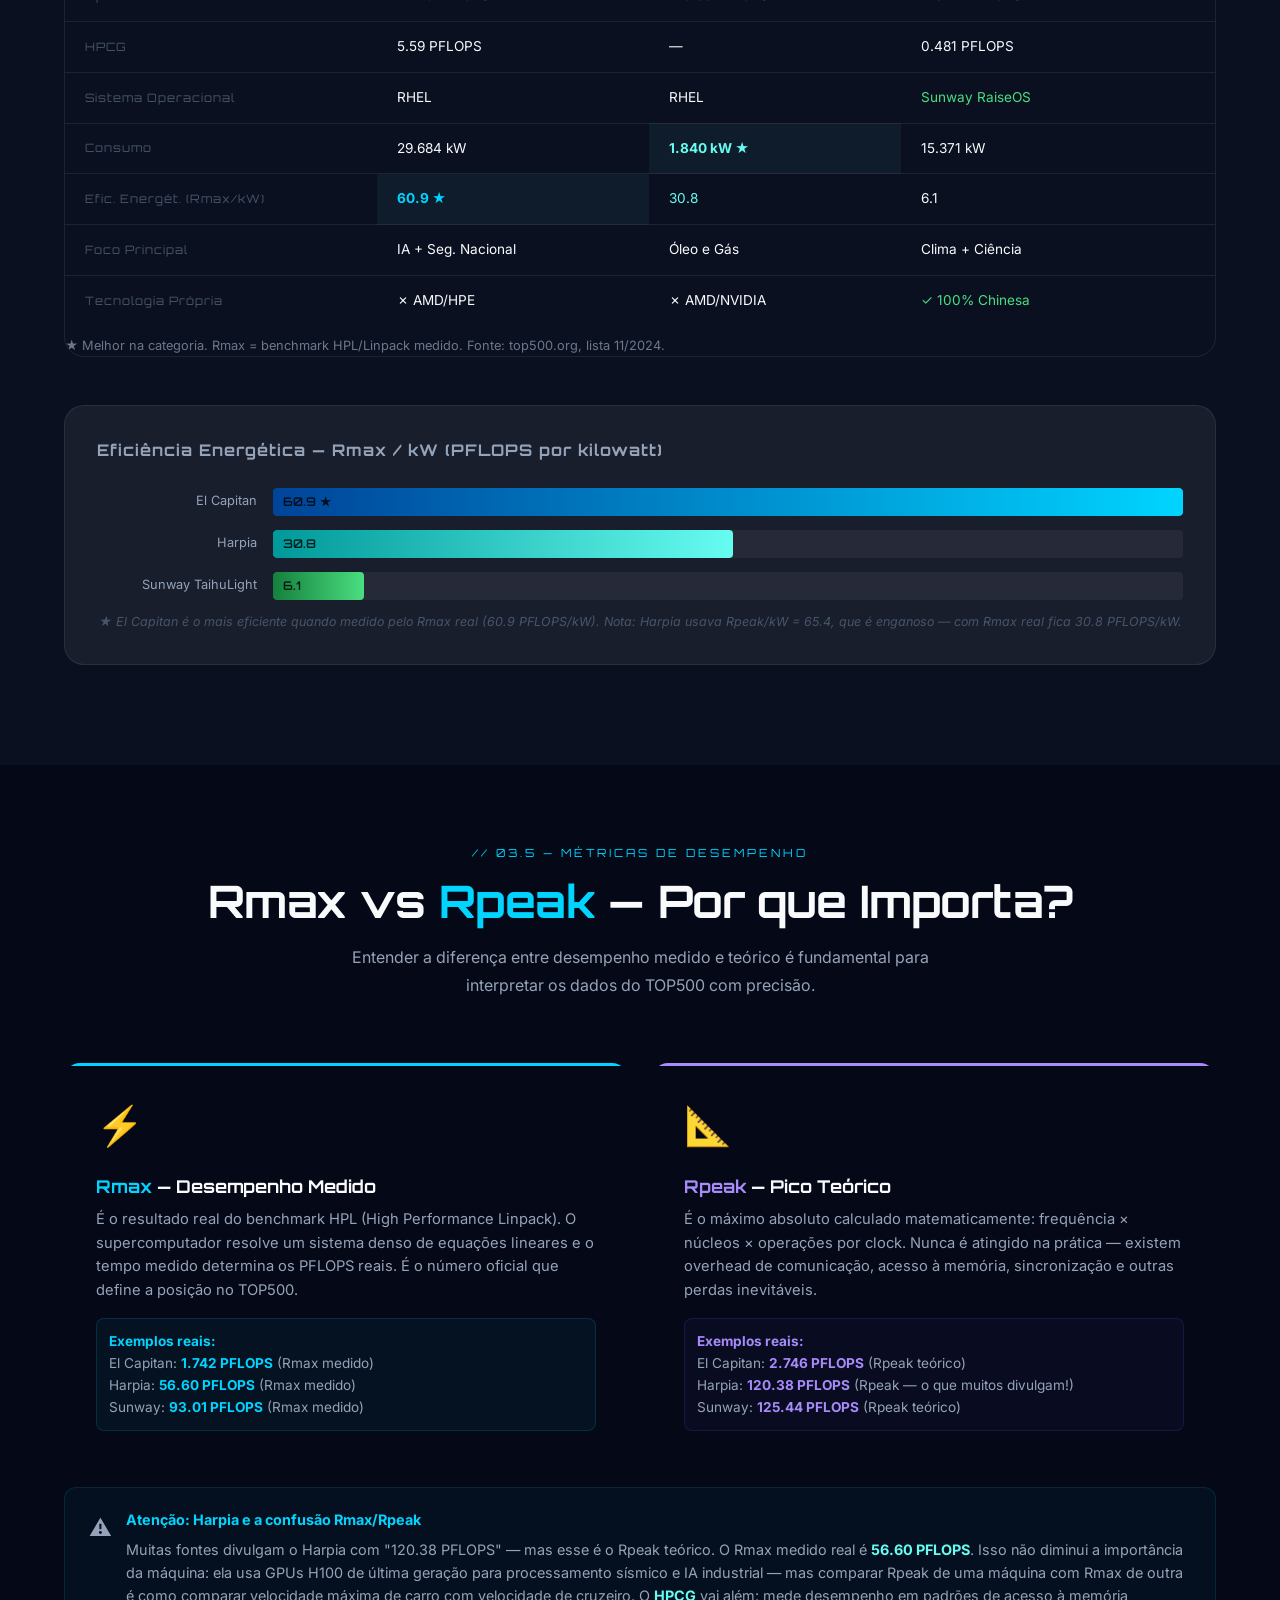
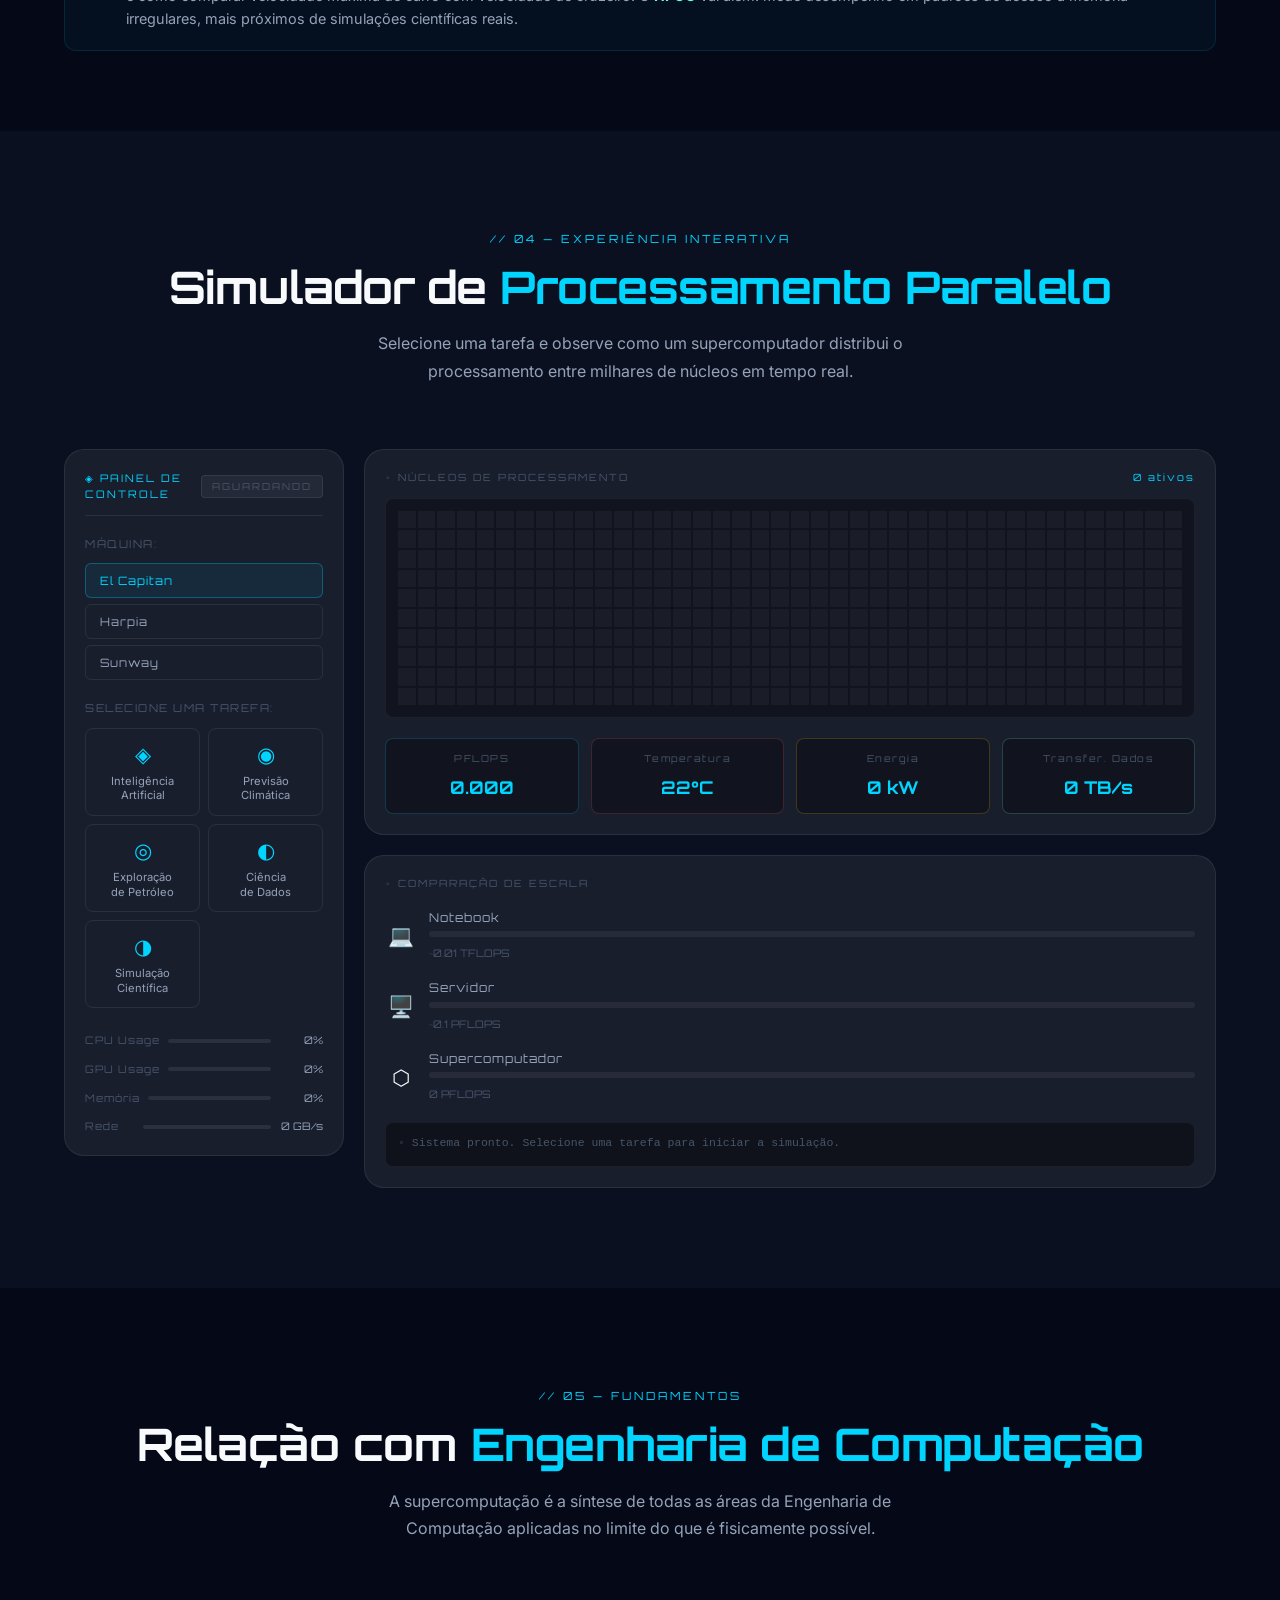
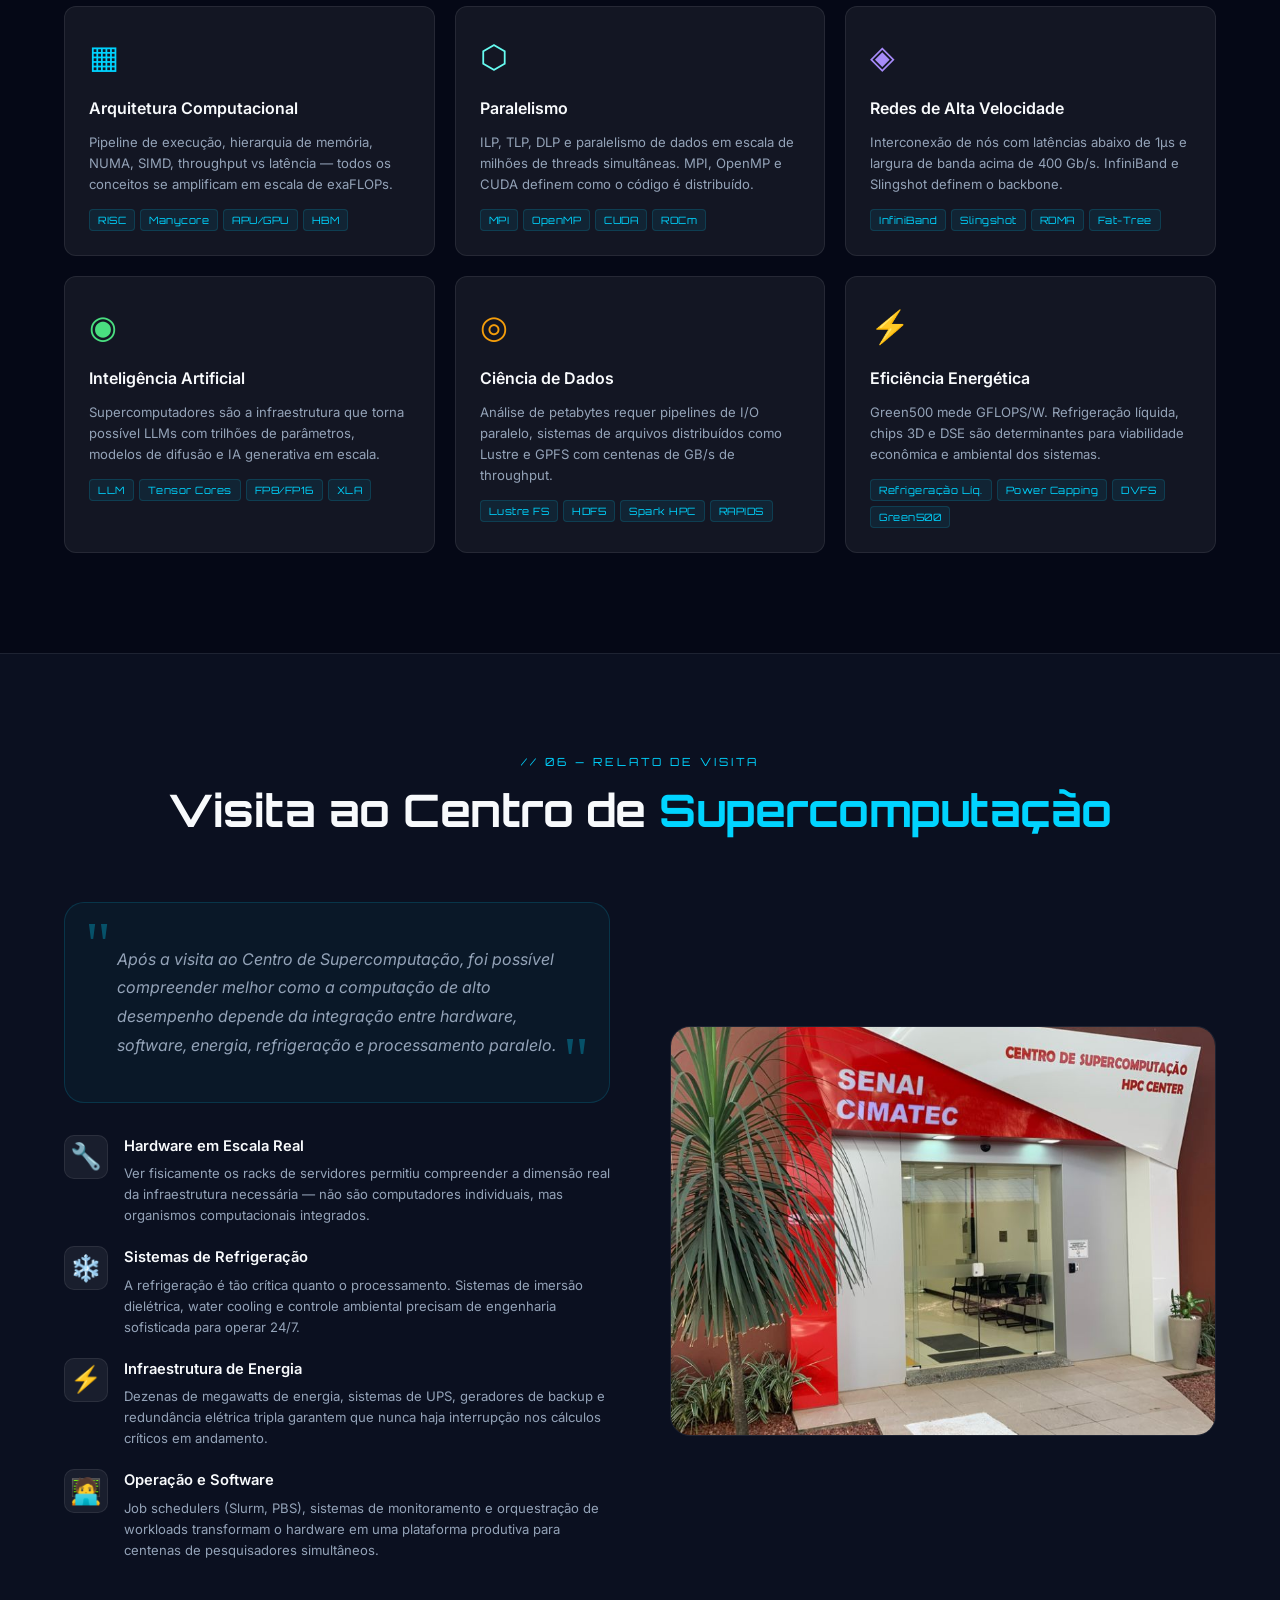
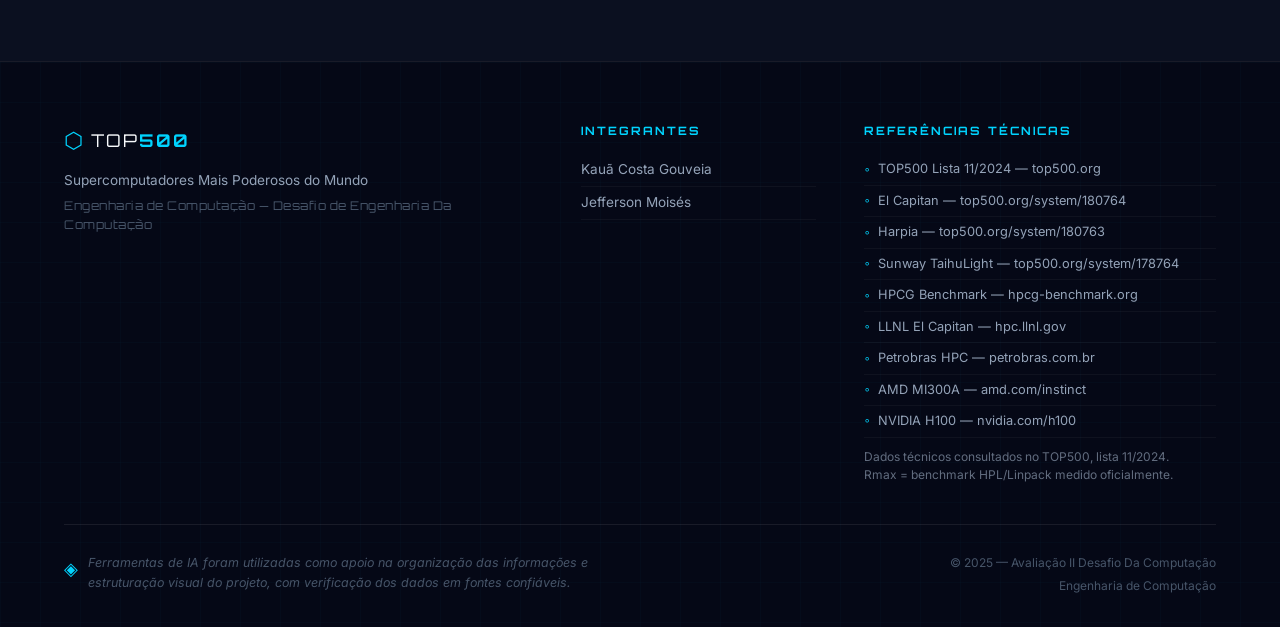
==== commit 0451e5a9: "feat: Rmax/Rpeak distinction, tooltips, new explainer section - Correct Rmax values: Harpia 56.60 PF" ====
--- a/index.html
+++ b/index.html
@@ -289,7 +289,7 @@
                     <div class="mc-content">
                         <div class="mc-header">
                             <h3 class="mc-name">El Capitan</h3>
-                            <span class="mc-perf">1.809 PFLOPS</span>
+                            <span class="mc-perf">1.742 PFLOPS <small style="font-size:0.6em;opacity:0.7">Rmax</small></span>
                         </div>
                         <div class="mc-specs">
                             <div class="spec-row">
@@ -307,6 +307,10 @@
                             <div class="spec-row">
                                 <span class="spec-label">Acelerador</span>
                                 <span class="spec-value">AMD MI300A</span>
+                            </div>
+                            <div class="spec-row">
+                                <span class="spec-label">Núcleos</span>
+                                <span class="spec-value">11.340.096</span>
                             </div>
                             <div class="spec-row">
                                 <span class="spec-label">Consumo</span>
@@ -343,7 +347,7 @@
                     <div class="mc-content">
                         <div class="mc-header">
                             <h3 class="mc-name">Harpia</h3>
-                            <span class="mc-perf">120.38 PFLOPS</span>
+                            <span class="mc-perf">56.60 PFLOPS <small style="font-size:0.6em;opacity:0.7">Rmax</small></span>
                         </div>
                         <div class="mc-specs">
                             <div class="spec-row">
@@ -361,6 +365,10 @@
                             <div class="spec-row">
                                 <span class="spec-label">Acelerador</span>
                                 <span class="spec-value">NVIDIA H100</span>
+                            </div>
+                            <div class="spec-row">
+                                <span class="spec-label">Núcleos</span>
+                                <span class="spec-value">284.160</span>
                             </div>
                             <div class="spec-row">
                                 <span class="spec-label">Consumo</span>
@@ -397,7 +405,7 @@
                     <div class="mc-content">
                         <div class="mc-header">
                             <h3 class="mc-name">Sunway TaihuLight</h3>
-                            <span class="mc-perf">93.01 PFLOPS</span>
+                            <span class="mc-perf">93.01 PFLOPS <small style="font-size:0.6em;opacity:0.7">Rmax</small></span>
                         </div>
                         <div class="mc-specs">
                             <div class="spec-row">
@@ -415,6 +423,10 @@
                             <div class="spec-row">
                                 <span class="spec-label">Arquitetura</span>
                                 <span class="spec-value">Manycore MPP</span>
+                            </div>
+                            <div class="spec-row">
+                                <span class="spec-label">Núcleos</span>
+                                <span class="spec-value">10.649.600</span>
                             </div>
                             <div class="spec-row">
                                 <span class="spec-label">Consumo</span>
@@ -489,10 +501,10 @@
                     </div>
                     <h2 class="detail-title">El <span class="accent">Capitan</span></h2>
                     <p class="detail-desc">
-                        O El Capitan representa a supercomputação exascale moderna, utilizando CPUs
-                        AMD EPYC e aceleradores AMD Instinct MI300A para processamento paralelo
-                        massivo. É o primeiro supercomputador a superar a barreira do exaFLOP,
-                        processando mais de 1,8 quintilhões de operações por segundo.
+                        O El Capitan é o primeiro supercomputador exascale do mundo, superando a barreira
+                        de 1 ExaFLOP medido (Rmax). Utiliza CPUs AMD EPYC e aceleradores AMD Instinct MI300A
+                        com arquitetura APU unificada — CPU, GPU e memória HBM3e no mesmo die —
+                        eliminando a latência de transferência de dados para workloads de IA e simulações científicas.
                     </p>
 
                     <div class="detail-specs-grid">
@@ -505,34 +517,104 @@
                             <span class="dspec-value">HPE</span>
                         </div>
                         <div class="dspec-card">
-                            <span class="dspec-label">Arquitetura</span>
+                            <span class="dspec-label">
+                                <span class="tooltip-wrapper">
+                                    Arquitetura
+                                    <i class="tooltip-icon" tabindex="0">?</i>
+                                    <span class="tooltip-box"><strong>Arquitetura</strong>Sistema/plataforma de hardware. O EX255a é o chassi HPE Cray otimizado para APUs MI300A.</span>
+                                </span>
+                            </span>
                             <span class="dspec-value">HPE Cray EX255a</span>
                         </div>
                         <div class="dspec-card">
-                            <span class="dspec-label">CPU</span>
-                            <span class="dspec-value">AMD 4th Gen EPYC 24C</span>
-                        </div>
-                        <div class="dspec-card">
-                            <span class="dspec-label">Acelerador</span>
+                            <span class="dspec-label">
+                                <span class="tooltip-wrapper">
+                                    CPU
+                                    <i class="tooltip-icon" tabindex="0">?</i>
+                                    <span class="tooltip-box"><strong>CPU (Host)</strong>Processador host. No El Capitan é embutido dentro do APU MI300A — AMD EPYC Genoa 4ª Geração, 24 núcleos.</span>
+                                </span>
+                            </span>
+                            <span class="dspec-value">AMD EPYC 4ª Gen 24C</span>
+                        </div>
+                        <div class="dspec-card">
+                            <span class="dspec-label">
+                                <span class="tooltip-wrapper">
+                                    Acelerador (APU)
+                                    <i class="tooltip-icon" tabindex="0">?</i>
+                                    <span class="tooltip-box"><strong>AMD MI300A</strong>APU revolucionário: unifica CPU + GPU + memória HBM3e no mesmo chip. Elimina latência CPU↔GPU típica de sistemas heterogêneos.</span>
+                                </span>
+                            </span>
                             <span class="dspec-value">AMD Instinct MI300A</span>
                         </div>
                         <div class="dspec-card">
-                            <span class="dspec-label">Interconexão</span>
-                            <span class="dspec-value">Slingshot-11</span>
+                            <span class="dspec-label">
+                                <span class="tooltip-wrapper">
+                                    Interconexão
+                                    <i class="tooltip-icon" tabindex="0">?</i>
+                                    <span class="tooltip-box"><strong>HPE Slingshot-11</strong>Rede de 200 Gb/s por porta. Conecta os 11.340.096 núcleos com baixa latência e alto throughput.</span>
+                                </span>
+                            </span>
+                            <span class="dspec-value">HPE Slingshot-11</span>
+                        </div>
+                        <div class="dspec-card">
+                            <span class="dspec-label">
+                                <span class="tooltip-wrapper">
+                                    Núcleos Totais
+                                    <i class="tooltip-icon" tabindex="0">?</i>
+                                    <span class="tooltip-box"><strong>Núcleos</strong>Soma de todos os núcleos de processamento (CPU + GPU). Cada MI300A tem 228 CUs de GPU + 24 núcleos CPU.</span>
+                                </span>
+                            </span>
+                            <span class="dspec-value">11.340.096</span>
+                        </div>
+                        <div class="dspec-card">
+                            <span class="dspec-label">Ano / OS</span>
+                            <span class="dspec-value">2024 / RHEL</span>
                         </div>
                         <div class="dspec-card highlight">
-                            <span class="dspec-label">Desempenho</span>
-                            <span class="dspec-value accent-text">1.809 PFLOPS</span>
-                        </div>
-                        <div class="dspec-card">
-                            <span class="dspec-label">Consumo</span>
+                            <span class="dspec-label">
+                                <span class="tooltip-wrapper">
+                                    Rmax (medido)
+                                    <i class="tooltip-icon" tabindex="0">?</i>
+                                    <span class="tooltip-box"><strong>Rmax — Desempenho Real</strong>Resultado do benchmark HPL/Linpack. É o que a máquina entrega de verdade — não o teórico.</span>
+                                </span>
+                            </span>
+                            <span class="dspec-value accent-text">1.742 PFLOPS</span>
+                        </div>
+                        <div class="dspec-card">
+                            <span class="dspec-label">
+                                <span class="tooltip-wrapper">
+                                    Rpeak (teórico)
+                                    <i class="tooltip-icon" tabindex="0">?</i>
+                                    <span class="tooltip-box"><strong>Rpeak — Pico Teórico</strong>Calculado: freq × núcleos × ops/clock. Nunca é atingido na prática. O Rmax costuma ser ~63% do Rpeak.</span>
+                                </span>
+                            </span>
+                            <span class="dspec-value" style="opacity:0.75">2.746 PFLOPS</span>
+                        </div>
+                        <div class="dspec-card">
+                            <span class="dspec-label">
+                                <span class="tooltip-wrapper">
+                                    HPCG
+                                    <i class="tooltip-icon" tabindex="0">?</i>
+                                    <span class="tooltip-box"><strong>HPCG Benchmark</strong>High Performance Conjugate Gradient — simula workloads científicos reais. Normalmente 1–3% do Rmax do HPL.</span>
+                                </span>
+                            </span>
+                            <span class="dspec-value">5.59 PFLOPS</span>
+                        </div>
+                        <div class="dspec-card">
+                            <span class="dspec-label">
+                                <span class="tooltip-wrapper">
+                                    Consumo
+                                    <i class="tooltip-icon" tabindex="0">?</i>
+                                    <span class="tooltip-box"><strong>Consumo de Energia</strong>Potência total do sistema em kW. El Capitan consome ~29 MW — equivalente a uma cidade pequena.</span>
+                                </span>
+                            </span>
                             <span class="dspec-value">29.684 kW</span>
                         </div>
                     </div>
 
                     <div class="detail-perf-bar">
                         <div class="dpb-header">
-                            <span>Desempenho Relativo</span>
+                            <span>Desempenho Relativo (Rmax)</span>
                             <span class="accent-text">100%</span>
                         </div>
                         <div class="dpb-track">
@@ -602,10 +684,10 @@
                     </div>
                     <h2 class="detail-title"><span class="accent-cyan">Harpia</span></h2>
                     <p class="detail-desc">
-                        O Harpia possui aplicação industrial direta na Petrobras, auxiliando em
-                        simulações sísmicas e análise massiva de dados geológicos. É o maior
-                        supercomputador do hemisfério sul e representa a aposta brasileira na
-                        soberania tecnológica para exploração energética.
+                        O Harpia é o maior supercomputador do hemisfério sul e possui aplicação industrial
+                        direta na Petrobras. Com Rmax de 56.60 PFLOPS medidos em benchmark Linpack,
+                        processa dados sísmicos 3D/4D do pré-sal e treina modelos de IA para detectar
+                        reservatórios de petróleo, reduzindo riscos e custos de perfuração em bilhões de dólares.
                     </p>
 
                     <div class="detail-specs-grid">
@@ -618,38 +700,98 @@
                             <span class="dspec-value">Lenovo</span>
                         </div>
                         <div class="dspec-card">
-                            <span class="dspec-label">Arquitetura</span>
+                            <span class="dspec-label">
+                                <span class="tooltip-wrapper">
+                                    Arquitetura
+                                    <i class="tooltip-icon" tabindex="0">?</i>
+                                    <span class="tooltip-box"><strong>Arquitetura</strong>Lenovo ThinkSystem SR675 V3 — servidor otimizado para GPUs NVIDIA H100, com suporte a NVLink e InfiniBand NDR.</span>
+                                </span>
+                            </span>
                             <span class="dspec-value">ThinkSystem SR675 V3</span>
                         </div>
                         <div class="dspec-card">
-                            <span class="dspec-label">CPU</span>
+                            <span class="dspec-label">
+                                <span class="tooltip-wrapper">
+                                    CPU
+                                    <i class="tooltip-icon" tabindex="0">?</i>
+                                    <span class="tooltip-box"><strong>AMD EPYC 9354</strong>Processador Genoa de 32 núcleos a 3.25 GHz. Gerencia I/O, memória e comunicação com as GPUs H100.</span>
+                                </span>
+                            </span>
                             <span class="dspec-value">AMD EPYC 9354 32C</span>
                         </div>
                         <div class="dspec-card">
-                            <span class="dspec-label">GPU</span>
+                            <span class="dspec-label">
+                                <span class="tooltip-wrapper">
+                                    GPU
+                                    <i class="tooltip-icon" tabindex="0">?</i>
+                                    <span class="tooltip-box"><strong>NVIDIA H100 SXM5</strong>GPU com 80 GB HBM3. Realiza o processamento massivo paralelo — principal responsável pelo Rmax de 56.60 PFLOPS.</span>
+                                </span>
+                            </span>
                             <span class="dspec-value">NVIDIA H100 SXM5</span>
                         </div>
                         <div class="dspec-card">
-                            <span class="dspec-label">Interconexão</span>
-                            <span class="dspec-value">InfiniBand NDR</span>
+                            <span class="dspec-label">
+                                <span class="tooltip-wrapper">
+                                    Interconexão
+                                    <i class="tooltip-icon" tabindex="0">?</i>
+                                    <span class="tooltip-box"><strong>InfiniBand NDR</strong>400 Gb/s por porta. Conecta os nós do cluster com latência ultrabaixa — essencial para processamento sísmico distribuído.</span>
+                                </span>
+                            </span>
+                            <span class="dspec-value">InfiniBand NDR 400 Gb/s</span>
+                        </div>
+                        <div class="dspec-card">
+                            <span class="dspec-label">
+                                <span class="tooltip-wrapper">
+                                    Núcleos Totais
+                                    <i class="tooltip-icon" tabindex="0">?</i>
+                                    <span class="tooltip-box"><strong>Núcleos</strong>284.160 núcleos computacionais (CPUs + GPUs). Cada H100 contribui com 16.896 CUDA cores.</span>
+                                </span>
+                            </span>
+                            <span class="dspec-value">284.160</span>
+                        </div>
+                        <div class="dspec-card">
+                            <span class="dspec-label">Ano / OS</span>
+                            <span class="dspec-value">2023 / RHEL</span>
                         </div>
                         <div class="dspec-card highlight">
-                            <span class="dspec-label">Desempenho</span>
-                            <span class="dspec-value accent-cyan-text">120.38 PFLOPS</span>
-                        </div>
-                        <div class="dspec-card">
-                            <span class="dspec-label">Consumo</span>
+                            <span class="dspec-label">
+                                <span class="tooltip-wrapper">
+                                    Rmax (medido)
+                                    <i class="tooltip-icon" tabindex="0">?</i>
+                                    <span class="tooltip-box"><strong>Rmax — Desempenho Real</strong>56.60 PFLOPS medidos no benchmark HPL/Linpack. Note: o valor de 120.38 que aparece em algumas fontes é o Rpeak teórico.</span>
+                                </span>
+                            </span>
+                            <span class="dspec-value accent-cyan-text">56.60 PFLOPS</span>
+                        </div>
+                        <div class="dspec-card">
+                            <span class="dspec-label">
+                                <span class="tooltip-wrapper">
+                                    Rpeak (teórico)
+                                    <i class="tooltip-icon" tabindex="0">?</i>
+                                    <span class="tooltip-box"><strong>Rpeak — Pico Teórico</strong>120.38 PFLOPS calculados teoricamente. Nunca atingido na prática — representa apenas o teto máximo possível.</span>
+                                </span>
+                            </span>
+                            <span class="dspec-value" style="opacity:0.75">120.38 PFLOPS</span>
+                        </div>
+                        <div class="dspec-card">
+                            <span class="dspec-label">
+                                <span class="tooltip-wrapper">
+                                    Consumo
+                                    <i class="tooltip-icon" tabindex="0">?</i>
+                                    <span class="tooltip-box"><strong>Consumo de Energia</strong>1.840 kW — muito eficiente para o desempenho entregue. Parcialmente compensado pela geração própria da Petrobras.</span>
+                                </span>
+                            </span>
                             <span class="dspec-value">1.840 kW</span>
                         </div>
                     </div>
 
                     <div class="detail-perf-bar">
                         <div class="dpb-header">
-                            <span>Desempenho Relativo ao #1</span>
-                            <span class="accent-cyan-text">6.7%</span>
+                            <span>Desempenho Relativo ao #1 (Rmax)</span>
+                            <span class="accent-cyan-text">3.13%</span>
                         </div>
                         <div class="dpb-track">
-                            <div class="dpb-fill cyan-fill" data-width="6.7"></div>
+                            <div class="dpb-fill cyan-fill" data-width="3.13"></div>
                         </div>
                     </div>
 
@@ -786,38 +928,92 @@
                             <span class="dspec-value">NRCPC</span>
                         </div>
                         <div class="dspec-card">
-                            <span class="dspec-label">Arquitetura</span>
+                            <span class="dspec-label">
+                                <span class="tooltip-wrapper">
+                                    Arquitetura
+                                    <i class="tooltip-icon" tabindex="0">?</i>
+                                    <span class="tooltip-box"><strong>MPP — Massively Parallel Processing</strong>Cada nó processa independentemente. 40.960 nós conectados por rede proprietária — 100% tecnologia chinesa.</span>
+                                </span>
+                            </span>
                             <span class="dspec-value">Sunway MPP</span>
                         </div>
                         <div class="dspec-card">
-                            <span class="dspec-label">CPU</span>
+                            <span class="dspec-label">
+                                <span class="tooltip-wrapper">
+                                    CPU — SW26010
+                                    <i class="tooltip-icon" tabindex="0">?</i>
+                                    <span class="tooltip-box"><strong>Sunway SW26010</strong>Chip manycore 100% chinês: 1 core de gerência (MPC) + 64 cores de cálculo (CPC) × 4 grupos = 260 núcleos por chip a 1.45 GHz.</span>
+                                </span>
+                            </span>
                             <span class="dspec-value">Sunway SW26010 260C</span>
                         </div>
                         <div class="dspec-card">
-                            <span class="dspec-label">Clock</span>
-                            <span class="dspec-value">1.45 GHz</span>
-                        </div>
-                        <div class="dspec-card">
-                            <span class="dspec-label">Total de Núcleos</span>
-                            <span class="dspec-value">10,649,600</span>
+                            <span class="dspec-label">Clock / OS</span>
+                            <span class="dspec-value">1.45 GHz / RaiseOS</span>
+                        </div>
+                        <div class="dspec-card">
+                            <span class="dspec-label">
+                                <span class="tooltip-wrapper">
+                                    Núcleos Totais
+                                    <i class="tooltip-icon" tabindex="0">?</i>
+                                    <span class="tooltip-box"><strong>10,6 milhões de núcleos</strong>40.960 nós × 4 chips × 260 núcleos = 10.649.600. O segundo maior número de núcleos já registrado no TOP500.</span>
+                                </span>
+                            </span>
+                            <span class="dspec-value">10.649.600</span>
+                        </div>
+                        <div class="dspec-card">
+                            <span class="dspec-label">Ano de Instalação</span>
+                            <span class="dspec-value">2016</span>
                         </div>
                         <div class="dspec-card highlight">
-                            <span class="dspec-label">Desempenho</span>
+                            <span class="dspec-label">
+                                <span class="tooltip-wrapper">
+                                    Rmax (medido)
+                                    <i class="tooltip-icon" tabindex="0">?</i>
+                                    <span class="tooltip-box"><strong>Rmax — Desempenho Real</strong>93.01 PFLOPS no benchmark HPL/Linpack. Foi o #1 do mundo em 2016 e 2017 com este resultado.</span>
+                                </span>
+                            </span>
                             <span class="dspec-value accent-green-text">93.01 PFLOPS</span>
                         </div>
                         <div class="dspec-card">
-                            <span class="dspec-label">Consumo</span>
+                            <span class="dspec-label">
+                                <span class="tooltip-wrapper">
+                                    Rpeak (teórico)
+                                    <i class="tooltip-icon" tabindex="0">?</i>
+                                    <span class="tooltip-box"><strong>Rpeak — Pico Teórico</strong>125.44 PFLOPS calculados. O Rmax representa ~74% do Rpeak — eficiência benchmark relativamente alta para a arquitetura.</span>
+                                </span>
+                            </span>
+                            <span class="dspec-value" style="opacity:0.75">125.44 PFLOPS</span>
+                        </div>
+                        <div class="dspec-card">
+                            <span class="dspec-label">
+                                <span class="tooltip-wrapper">
+                                    HPCG
+                                    <i class="tooltip-icon" tabindex="0">?</i>
+                                    <span class="tooltip-box"><strong>HPCG Benchmark</strong>0.481 PFLOPS — apenas 0.5% do Rmax HPL. A arquitetura manycore SW26010 é menos eficiente em acesso irregular à memória.</span>
+                                </span>
+                            </span>
+                            <span class="dspec-value">0.481 PFLOPS</span>
+                        </div>
+                        <div class="dspec-card">
+                            <span class="dspec-label">
+                                <span class="tooltip-wrapper">
+                                    Consumo
+                                    <i class="tooltip-icon" tabindex="0">?</i>
+                                    <span class="tooltip-box"><strong>Consumo de Energia</strong>15.371 kW — elevado para o desempenho entregue. Reflete tecnologia de 2016 (28 nm) vs os 5 nm dos chips modernos.</span>
+                                </span>
+                            </span>
                             <span class="dspec-value">15.371 kW</span>
                         </div>
                     </div>
 
                     <div class="detail-perf-bar">
                         <div class="dpb-header">
-                            <span>Desempenho Relativo ao #1</span>
-                            <span class="accent-green-text">5.1%</span>
+                            <span>Desempenho Relativo ao #1 (Rmax)</span>
+                            <span class="accent-green-text">5.14%</span>
                         </div>
                         <div class="dpb-track">
-                            <div class="dpb-fill green-fill" data-width="5.1"></div>
+                            <div class="dpb-fill green-fill" data-width="5.14"></div>
                         </div>
                     </div>
 
@@ -888,12 +1084,12 @@
 
             <!-- Barras de desempenho -->
             <div class="perf-comparison reveal">
-                <h3 class="comp-subtitle">Desempenho (PFLOPS)</h3>
+                <h3 class="comp-subtitle">Desempenho Rmax — HPL/Linpack (PFLOPS medidos)</h3>
                 <div class="perf-bars">
                     <div class="perf-bar-item">
                         <div class="pbi-header">
                             <span class="pbi-name">El Capitan</span>
-                            <span class="pbi-value accent-text">1.809 PFLOPS</span>
+                            <span class="pbi-value accent-text">1.742 PFLOPS <small style="font-size:0.75em;opacity:0.6">(Rmax)</small></span>
                         </div>
                         <div class="pbi-track">
                             <div class="pbi-fill pbi-blue" data-width="100">
@@ -903,27 +1099,30 @@
                     </div>
                     <div class="perf-bar-item">
                         <div class="pbi-header">
-                            <span class="pbi-name">Harpia</span>
-                            <span class="pbi-value accent-cyan-text">120.38 PFLOPS</span>
+                            <span class="pbi-name">Sunway TaihuLight</span>
+                            <span class="pbi-value accent-green-text">93.01 PFLOPS <small style="font-size:0.75em;opacity:0.6">(Rmax)</small></span>
                         </div>
                         <div class="pbi-track">
-                            <div class="pbi-fill pbi-cyan" data-width="6.7">
-                                <span class="pbi-label">6.7%</span>
+                            <div class="pbi-fill pbi-green" data-width="5.14">
+                                <span class="pbi-label">5.14%</span>
                             </div>
                         </div>
                     </div>
                     <div class="perf-bar-item">
                         <div class="pbi-header">
-                            <span class="pbi-name">Sunway TaihuLight</span>
-                            <span class="pbi-value accent-green-text">93.01 PFLOPS</span>
+                            <span class="pbi-name">Harpia</span>
+                            <span class="pbi-value accent-cyan-text">56.60 PFLOPS <small style="font-size:0.75em;opacity:0.6">(Rmax)</small></span>
                         </div>
                         <div class="pbi-track">
-                            <div class="pbi-fill pbi-green" data-width="5.1">
-                                <span class="pbi-label">5.1%</span>
-                            </div>
-                        </div>
-                    </div>
-                </div>
+                            <div class="pbi-fill pbi-cyan" data-width="3.13">
+                                <span class="pbi-label">3.13%</span>
+                            </div>
+                        </div>
+                    </div>
+                </div>
+                <p style="font-size:0.82rem;color:var(--text-secondary);margin-top:12px;opacity:0.75">
+                    ⓘ Valores Rmax = desempenho real medido pelo benchmark HPL/Linpack. Rpeak teórico: El Capitan 2.746 / Sunway 125.44 / Harpia 120.38 PFLOPS.
+                </p>
             </div>
 
             <!-- Tabela comparativa -->
@@ -939,16 +1138,16 @@
                     </thead>
                     <tbody>
                         <tr>
-                            <td>Ranking</td>
+                            <td>Ranking TOP500</td>
                             <td class="td-blue"><strong>#1</strong></td>
                             <td class="td-cyan">#36</td>
                             <td class="td-green">#24</td>
                         </tr>
                         <tr>
-                            <td>País</td>
-                            <td>🇺🇸 EUA</td>
-                            <td>🇧🇷 Brasil</td>
-                            <td>🇨🇳 China</td>
+                            <td>País / Ano</td>
+                            <td>🇺🇸 EUA / 2024</td>
+                            <td>🇧🇷 Brasil / 2023</td>
+                            <td>🇨🇳 China / 2016</td>
                         </tr>
                         <tr>
                             <td>Fabricante</td>
@@ -958,21 +1157,45 @@
                         </tr>
                         <tr>
                             <td>CPU</td>
-                            <td>AMD EPYC 4ª Gen</td>
-                            <td>AMD EPYC 9354</td>
-                            <td>Sunway SW26010</td>
+                            <td>AMD EPYC 4ª Gen 24C</td>
+                            <td>AMD EPYC 9354 32C</td>
+                            <td>Sunway SW26010 260C</td>
                         </tr>
                         <tr>
                             <td>Acelerador</td>
-                            <td class="td-blue">AMD MI300A</td>
-                            <td class="td-cyan">NVIDIA H100</td>
+                            <td class="td-blue">AMD MI300A (APU)</td>
+                            <td class="td-cyan">NVIDIA H100 SXM5</td>
                             <td class="td-green">Manycore nativo</td>
                         </tr>
                         <tr>
-                            <td>Desempenho</td>
-                            <td class="td-blue"><strong>1.809 PFLOPS</strong></td>
-                            <td class="td-cyan">120.38 PFLOPS</td>
+                            <td>Núcleos Totais</td>
+                            <td class="td-blue"><strong>11.340.096</strong></td>
+                            <td class="td-cyan">284.160</td>
+                            <td class="td-green">10.649.600</td>
+                        </tr>
+                        <tr>
+                            <td>Rmax (medido)</td>
+                            <td class="td-blue"><strong>1.742 PFLOPS</strong></td>
+                            <td class="td-cyan">56.60 PFLOPS</td>
                             <td class="td-green">93.01 PFLOPS</td>
+                        </tr>
+                        <tr>
+                            <td>Rpeak (teórico)</td>
+                            <td>2.746 PFLOPS</td>
+                            <td>120.38 PFLOPS</td>
+                            <td>125.44 PFLOPS</td>
+                        </tr>
+                        <tr>
+                            <td>HPCG</td>
+                            <td>5.59 PFLOPS</td>
+                            <td>—</td>
+                            <td>0.481 PFLOPS</td>
+                        </tr>
+                        <tr>
+                            <td>Sistema Operacional</td>
+                            <td>RHEL</td>
+                            <td>RHEL</td>
+                            <td class="td-green">Sunway RaiseOS</td>
                         </tr>
                         <tr>
                             <td>Consumo</td>
@@ -981,22 +1204,16 @@
                             <td>15.371 kW</td>
                         </tr>
                         <tr>
+                            <td>Efic. Energét. (Rmax/kW)</td>
+                            <td class="td-blue td-best">60.9 ★</td>
+                            <td class="td-cyan">30.8</td>
+                            <td>6.1</td>
+                        </tr>
+                        <tr>
                             <td>Foco Principal</td>
                             <td>IA + Seg. Nacional</td>
                             <td>Óleo e Gás</td>
                             <td>Clima + Ciência</td>
-                        </tr>
-                        <tr>
-                            <td>IA Nativa</td>
-                            <td class="td-blue">✓ Alta</td>
-                            <td class="td-cyan">✓ Alta</td>
-                            <td class="td-green">○ Moderada</td>
-                        </tr>
-                        <tr>
-                            <td>Eficiência (PFLOPS/kW)</td>
-                            <td>60.9</td>
-                            <td class="td-cyan td-best">65.4 ★</td>
-                            <td>6.1</td>
                         </tr>
                         <tr>
                             <td>Tecnologia Própria</td>
@@ -1006,38 +1223,105 @@
                         </tr>
                     </tbody>
                 </table>
+                <p style="font-size:0.8rem;color:var(--text-secondary);margin-top:10px;opacity:0.7">
+                    ★ Melhor na categoria. Rmax = benchmark HPL/Linpack medido. Fonte: top500.org, lista 11/2024.
+                </p>
             </div>
 
             <!-- Energia vs Desempenho -->
             <div class="energy-chart reveal">
-                <h3 class="comp-subtitle">Eficiência Energética (PFLOPS por kW)</h3>
+                <h3 class="comp-subtitle">Eficiência Energética — Rmax / kW (PFLOPS por kilowatt)</h3>
                 <div class="energy-bars">
                     <div class="eb-item">
                         <span class="eb-name">El Capitan</span>
                         <div class="eb-track">
-                            <div class="eb-fill eb-blue" data-width="93">
-                                <span>60.9</span>
+                            <div class="eb-fill eb-blue" data-width="100">
+                                <span>60.9 ★</span>
                             </div>
                         </div>
                     </div>
                     <div class="eb-item">
                         <span class="eb-name">Harpia</span>
                         <div class="eb-track">
-                            <div class="eb-fill eb-cyan" data-width="100">
-                                <span>65.4 ★</span>
+                            <div class="eb-fill eb-cyan" data-width="50.6">
+                                <span>30.8</span>
                             </div>
                         </div>
                     </div>
                     <div class="eb-item">
                         <span class="eb-name">Sunway TaihuLight</span>
                         <div class="eb-track">
-                            <div class="eb-fill eb-green" data-width="9.3">
+                            <div class="eb-fill eb-green" data-width="10">
                                 <span>6.1</span>
                             </div>
                         </div>
                     </div>
                 </div>
-                <p class="chart-note">★ Harpia é o mais eficiente energeticamente entre os três analisados</p>
+                <p class="chart-note">★ El Capitan é o mais eficiente quando medido pelo Rmax real (60.9 PFLOPS/kW). Nota: Harpia usava Rpeak/kW = 65.4, que é enganoso — com Rmax real fica 30.8 PFLOPS/kW.</p>
+            </div>
+        </div>
+    </section>
+
+    <!-- ===========================
+         SEÇÃO 5.5 — RMAX VS RPEAK
+         =========================== -->
+    <section id="rmax-rpeak" class="section rmax-section">
+        <div class="container">
+            <div class="section-header reveal">
+                <span class="section-tag">// 03.5 — MÉTRICAS DE DESEMPENHO</span>
+                <h2 class="section-title">Rmax vs <span class="accent">Rpeak</span> — Por que Importa?</h2>
+                <p class="section-subtitle">
+                    Entender a diferença entre desempenho medido e teórico é fundamental para
+                    interpretar os dados do TOP500 com precisão.
+                </p>
+            </div>
+
+            <div class="rmax-explainer reveal">
+                <div class="rmax-card rmax-real">
+                    <span class="rmax-card-icon">⚡</span>
+                    <h3><span>Rmax</span> — Desempenho Medido</h3>
+                    <p>
+                        É o resultado real do benchmark HPL (High Performance Linpack). O supercomputador
+                        resolve um sistema denso de equações lineares e o tempo medido determina os PFLOPS reais.
+                        É o número oficial que define a posição no TOP500.
+                    </p>
+                    <div class="rmax-example">
+                        <strong>Exemplos reais:</strong><br>
+                        El Capitan: <strong>1.742 PFLOPS</strong> (Rmax medido)<br>
+                        Harpia: <strong>56.60 PFLOPS</strong> (Rmax medido)<br>
+                        Sunway: <strong>93.01 PFLOPS</strong> (Rmax medido)
+                    </div>
+                </div>
+
+                <div class="rmax-card rmax-teorico">
+                    <span class="rmax-card-icon">📐</span>
+                    <h3><span>Rpeak</span> — Pico Teórico</h3>
+                    <p>
+                        É o máximo absoluto calculado matematicamente: frequência × núcleos × operações por clock.
+                        Nunca é atingido na prática — existem overhead de comunicação, acesso à memória,
+                        sincronização e outras perdas inevitáveis.
+                    </p>
+                    <div class="rmax-example">
+                        <strong>Exemplos reais:</strong><br>
+                        El Capitan: <strong>2.746 PFLOPS</strong> (Rpeak teórico)<br>
+                        Harpia: <strong>120.38 PFLOPS</strong> (Rpeak — o que muitos divulgam!)<br>
+                        Sunway: <strong>125.44 PFLOPS</strong> (Rpeak teórico)
+                    </div>
+                </div>
+            </div>
+
+            <div class="rmax-note reveal">
+                <span class="rmax-note-icon">⚠️</span>
+                <div>
+                    <strong style="color:var(--blue);display:block;margin-bottom:6px">Atenção: Harpia e a confusão Rmax/Rpeak</strong>
+                    Muitas fontes divulgam o Harpia com "120.38 PFLOPS" — mas esse é o Rpeak teórico.
+                    O Rmax medido real é <strong style="color:var(--cyan)">56.60 PFLOPS</strong>.
+                    Isso não diminui a importância da máquina: ela usa GPUs H100 de última geração
+                    para processamento sísmico e IA industrial — mas comparar Rpeak de uma máquina com
+                    Rmax de outra é como comparar velocidade máxima de carro com velocidade de cruzeiro.
+                    O <strong style="color:var(--cyan)">HPCG</strong> vai além: mede desempenho em padrões de
+                    acesso à memória irregulares, mais próximos de simulações científicas reais.
+                </div>
             </div>
         </div>
     </section>
@@ -1409,17 +1693,22 @@
                 </div>
 
                 <div class="footer-refs">
-                    <h4 class="footer-section-title">Referências</h4>
+                    <h4 class="footer-section-title">Referências Técnicas</h4>
                     <ul class="ref-list">
-                        <li><span class="ref-bullet">◦</span> TOP500.org — top500.org</li>
-                        <li><span class="ref-bullet">◦</span> AMD — amd.com</li>
-                        <li><span class="ref-bullet">◦</span> NVIDIA — nvidia.com</li>
-                        <li><span class="ref-bullet">◦</span> HPE — hpe.com</li>
-                        <li><span class="ref-bullet">◦</span> Lenovo — lenovo.com</li>
-                        <li><span class="ref-bullet">◦</span> Petrobras — petrobras.com.br</li>
-                        <li><span class="ref-bullet">◦</span> LLNL — llnl.gov</li>
-                        <li><span class="ref-bullet">◦</span> NSCW — nsccwx.cn</li>
+                        <li><span class="ref-bullet">◦</span> TOP500 Lista 11/2024 — top500.org</li>
+                        <li><span class="ref-bullet">◦</span> El Capitan — top500.org/system/180764</li>
+                        <li><span class="ref-bullet">◦</span> Harpia — top500.org/system/180763</li>
+                        <li><span class="ref-bullet">◦</span> Sunway TaihuLight — top500.org/system/178764</li>
+                        <li><span class="ref-bullet">◦</span> HPCG Benchmark — hpcg-benchmark.org</li>
+                        <li><span class="ref-bullet">◦</span> LLNL El Capitan — hpc.llnl.gov</li>
+                        <li><span class="ref-bullet">◦</span> Petrobras HPC — petrobras.com.br</li>
+                        <li><span class="ref-bullet">◦</span> AMD MI300A — amd.com/instinct</li>
+                        <li><span class="ref-bullet">◦</span> NVIDIA H100 — nvidia.com/h100</li>
                     </ul>
+                    <p style="font-size:0.75rem;color:var(--text-secondary);margin-top:10px;opacity:0.65;line-height:1.5">
+                        Dados técnicos consultados no TOP500, lista 11/2024.<br>
+                        Rmax = benchmark HPL/Linpack medido oficialmente.
+                    </p>
                 </div>
             </div>
 
--- a/style.css
+++ b/style.css
@@ -3307,6 +3307,212 @@
 }
 
 /* =============================================
+   TOOLTIPS INTERATIVOS
+   ============================================= */
+.tooltip-wrapper {
+    display: inline-flex;
+    align-items: center;
+    gap: 5px;
+    position: relative;
+}
+
+.tooltip-icon {
+    display: inline-flex;
+    align-items: center;
+    justify-content: center;
+    width: 16px;
+    height: 16px;
+    border-radius: 50%;
+    background: rgba(0, 212, 255, 0.15);
+    border: 1px solid rgba(0, 212, 255, 0.4);
+    color: var(--blue);
+    font-size: 10px;
+    font-weight: 700;
+    cursor: pointer;
+    line-height: 1;
+    flex-shrink: 0;
+    transition: background 0.2s, border-color 0.2s;
+    font-style: normal;
+    font-family: 'Inter', sans-serif;
+}
+
+.tooltip-icon:hover,
+.tooltip-icon.active {
+    background: rgba(0, 212, 255, 0.3);
+    border-color: var(--blue);
+}
+
+.tooltip-box {
+    position: absolute;
+    bottom: calc(100% + 8px);
+    left: 50%;
+    transform: translateX(-50%);
+    background: rgba(5, 8, 22, 0.97);
+    border: 1px solid rgba(0, 212, 255, 0.35);
+    border-radius: 8px;
+    padding: 10px 14px;
+    width: 220px;
+    font-size: 12px;
+    line-height: 1.5;
+    color: var(--text-secondary);
+    pointer-events: none;
+    opacity: 0;
+    visibility: hidden;
+    transition: opacity 0.2s, visibility 0.2s;
+    z-index: 200;
+    box-shadow: 0 4px 20px rgba(0,0,0,0.6), 0 0 12px rgba(0,212,255,0.08);
+}
+
+.tooltip-box::after {
+    content: '';
+    position: absolute;
+    top: 100%;
+    left: 50%;
+    transform: translateX(-50%);
+    border: 6px solid transparent;
+    border-top-color: rgba(0, 212, 255, 0.35);
+}
+
+.tooltip-wrapper:hover .tooltip-box,
+.tooltip-wrapper .tooltip-icon.active + .tooltip-box,
+.tooltip-box.visible {
+    opacity: 1;
+    visibility: visible;
+    pointer-events: auto;
+}
+
+.tooltip-box strong {
+    color: var(--blue);
+    display: block;
+    margin-bottom: 4px;
+    font-size: 11px;
+    text-transform: uppercase;
+    letter-spacing: 0.05em;
+}
+
+/* Ajuste para tooltips na borda direita da tela */
+.tooltip-wrapper.tooltip-right .tooltip-box {
+    left: auto;
+    right: 0;
+    transform: none;
+}
+.tooltip-wrapper.tooltip-right .tooltip-box::after {
+    left: auto;
+    right: 12px;
+    transform: none;
+}
+
+/* Rmax vs Rpeak section */
+.rmax-section {
+    padding: 80px 0;
+}
+
+.rmax-explainer {
+    display: grid;
+    grid-template-columns: 1fr 1fr;
+    gap: 24px;
+    margin-top: 40px;
+}
+
+.rmax-card {
+    background: var(--glass);
+    border: 1px solid var(--glass-border);
+    border-radius: 16px;
+    padding: 32px;
+    position: relative;
+    overflow: hidden;
+    transition: border-color 0.3s;
+}
+
+.rmax-card::before {
+    content: '';
+    position: absolute;
+    top: 0; left: 0; right: 0;
+    height: 3px;
+}
+
+.rmax-card.rmax-real::before { background: var(--blue); }
+.rmax-card.rmax-teorico::before { background: var(--purple); }
+
+.rmax-card:hover { border-color: rgba(0,212,255,0.3); }
+
+.rmax-card-icon {
+    font-size: 2.4rem;
+    margin-bottom: 16px;
+    display: block;
+}
+
+.rmax-card h3 {
+    font-family: 'Orbitron', sans-serif;
+    font-size: 1.1rem;
+    margin-bottom: 8px;
+    color: var(--text);
+}
+
+.rmax-card h3 span {
+    color: var(--blue);
+}
+
+.rmax-card.rmax-teorico h3 span {
+    color: var(--purple);
+}
+
+.rmax-card p {
+    color: var(--text-secondary);
+    font-size: 0.92rem;
+    line-height: 1.6;
+    margin-bottom: 16px;
+}
+
+.rmax-card .rmax-example {
+    background: rgba(0,212,255,0.05);
+    border: 1px solid rgba(0,212,255,0.15);
+    border-radius: 8px;
+    padding: 12px;
+    font-size: 0.85rem;
+    color: var(--text-secondary);
+}
+
+.rmax-card.rmax-teorico .rmax-example {
+    background: rgba(100,100,255,0.05);
+    border-color: rgba(100,100,255,0.15);
+}
+
+.rmax-card .rmax-example strong {
+    color: var(--blue);
+}
+
+.rmax-card.rmax-teorico .rmax-example strong {
+    color: var(--purple);
+}
+
+.rmax-note {
+    margin-top: 24px;
+    background: rgba(0,212,255,0.04);
+    border: 1px solid rgba(0,212,255,0.12);
+    border-radius: 12px;
+    padding: 20px 24px;
+    display: flex;
+    align-items: flex-start;
+    gap: 14px;
+    color: var(--text-secondary);
+    font-size: 0.9rem;
+    line-height: 1.6;
+}
+
+.rmax-note-icon {
+    font-size: 1.4rem;
+    flex-shrink: 0;
+    margin-top: 2px;
+}
+
+@media (max-width: 640px) {
+    .rmax-explainer {
+        grid-template-columns: 1fr;
+    }
+}
+
+/* =============================================
    SCROLLBAR PERSONALIZADA
    ============================================= */
 ::-webkit-scrollbar {
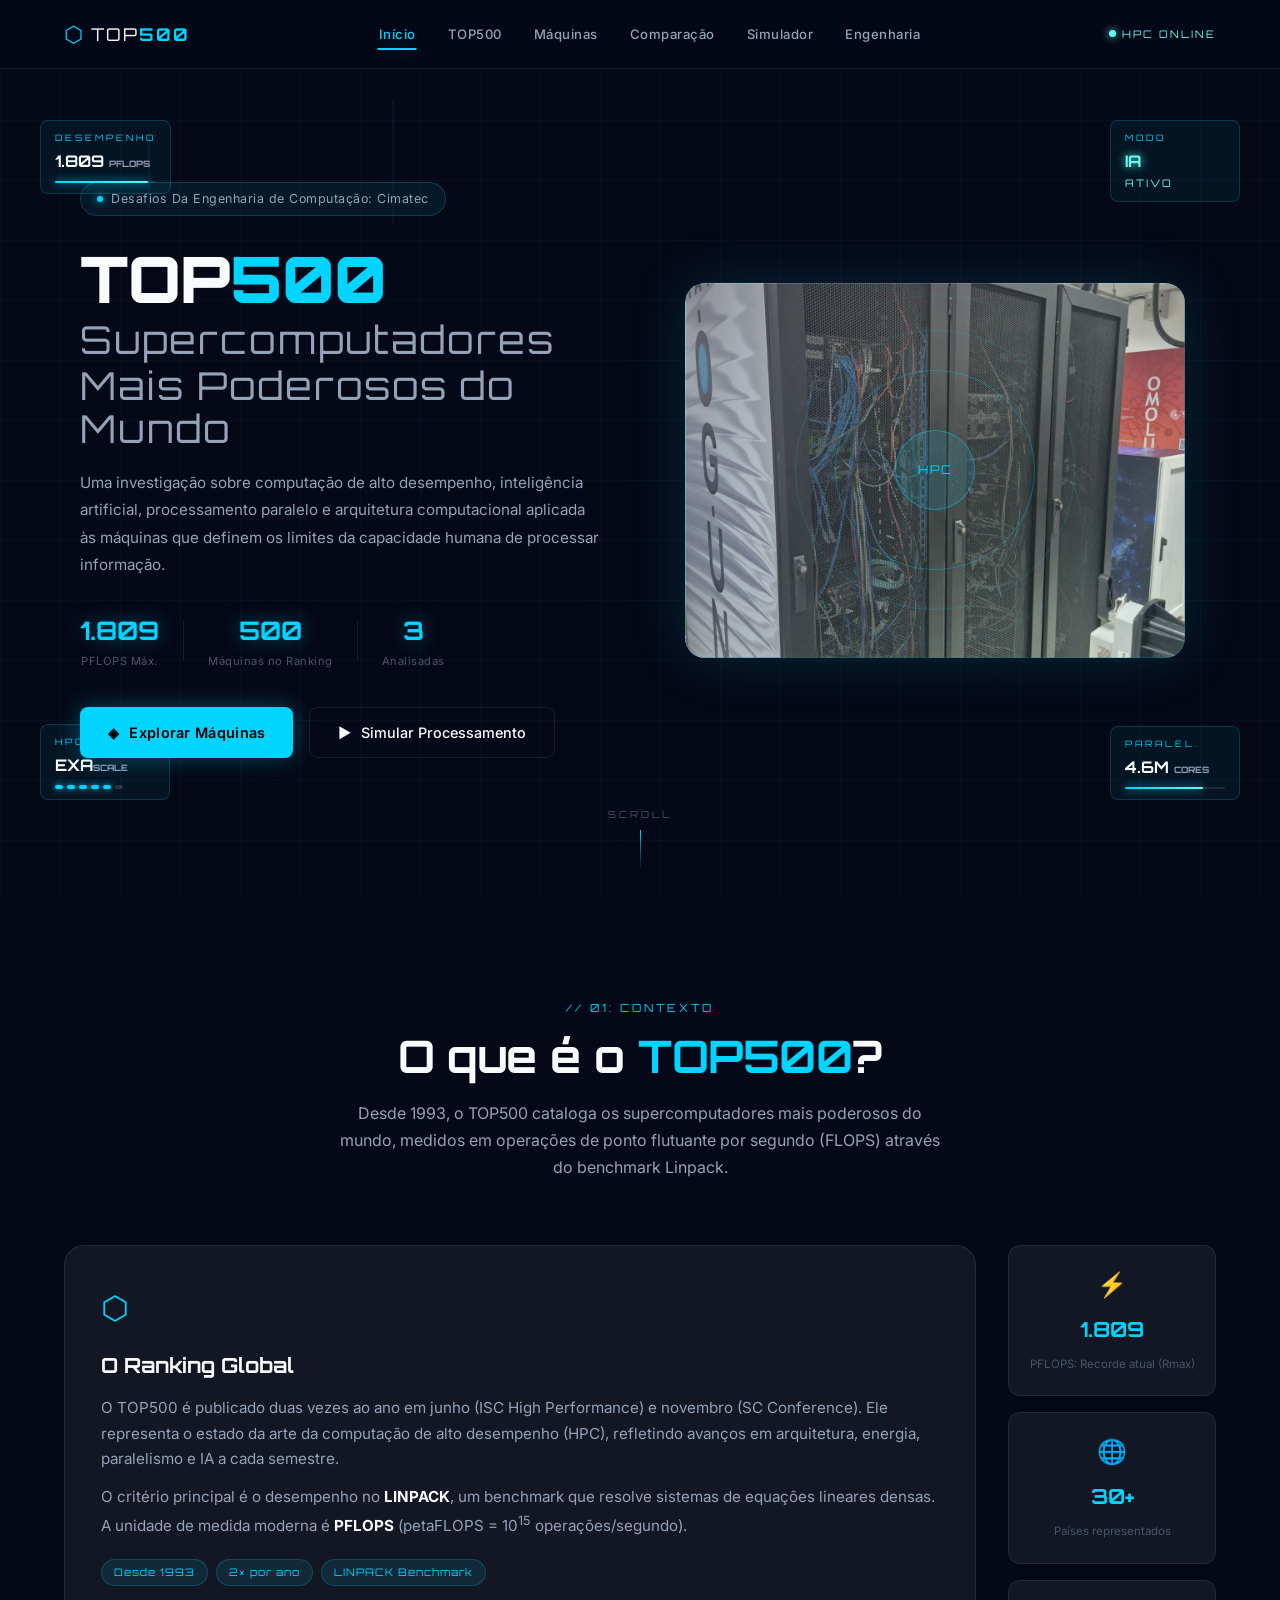
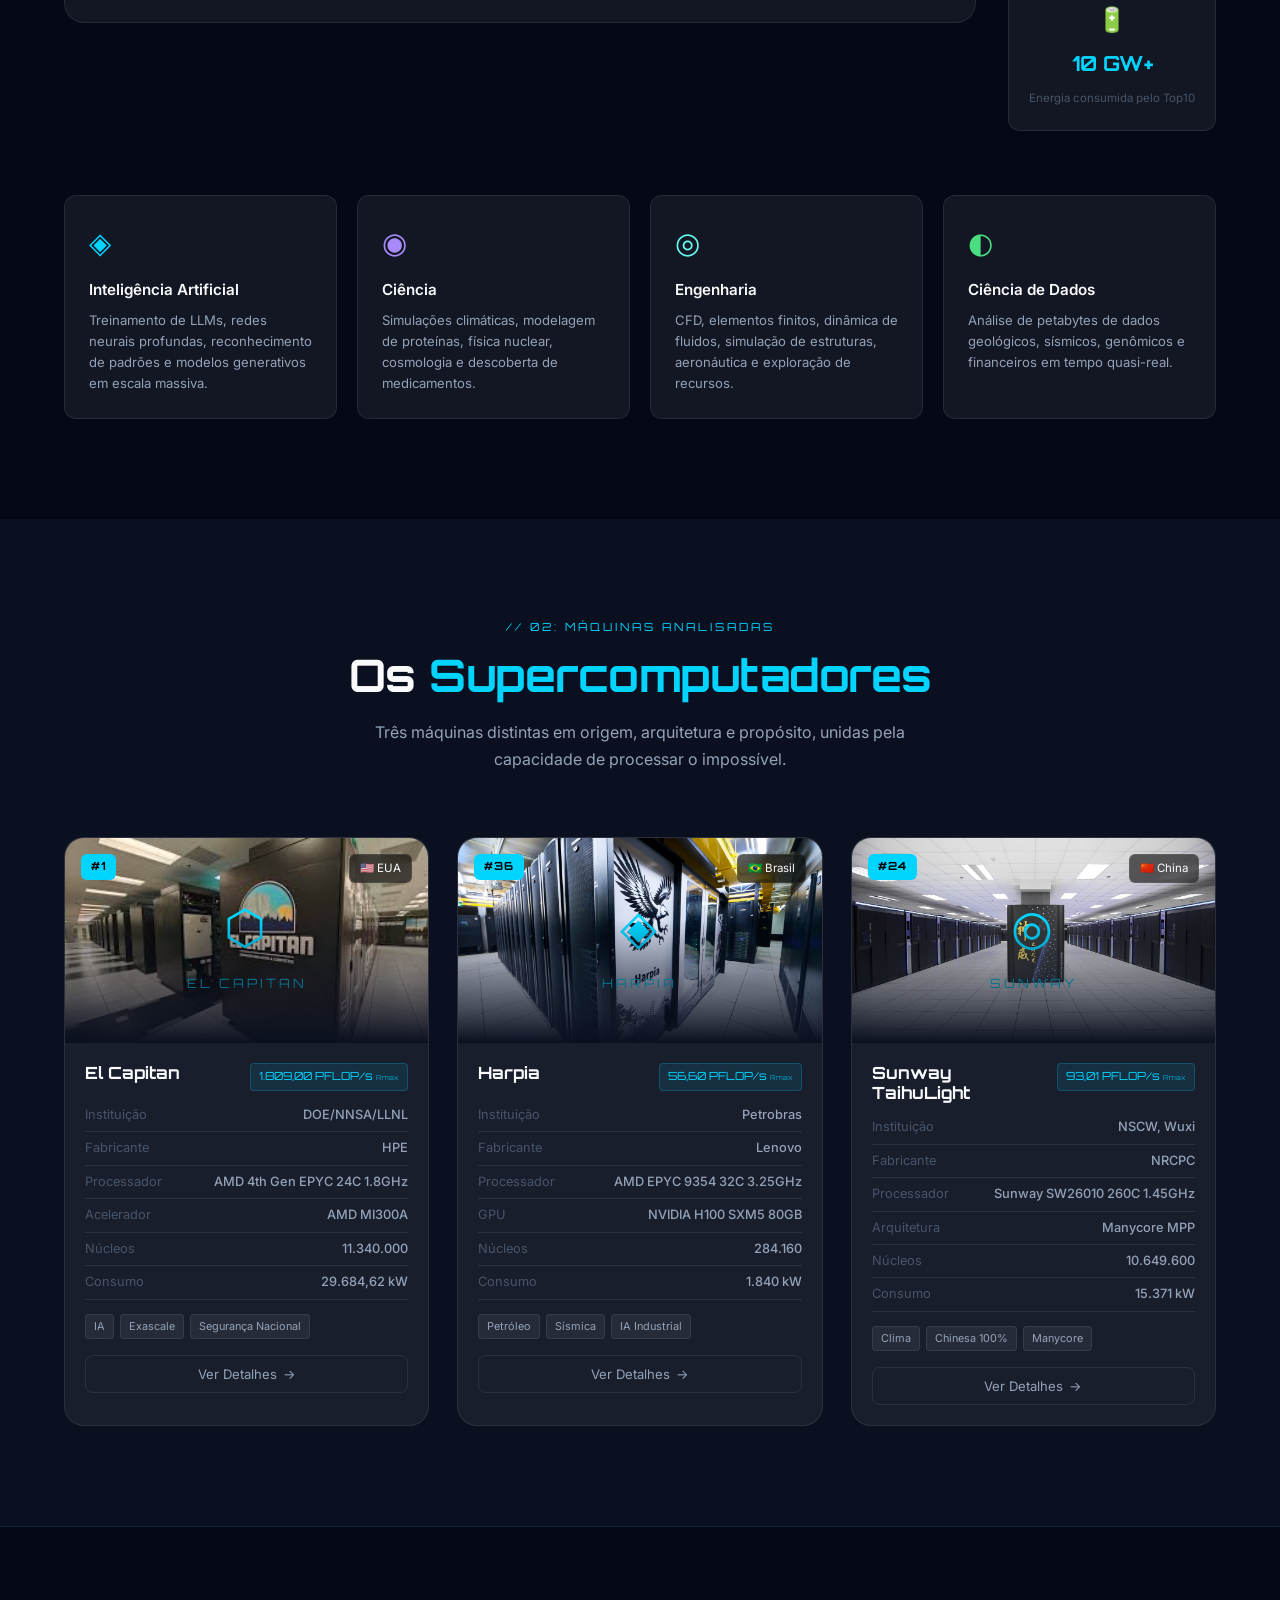
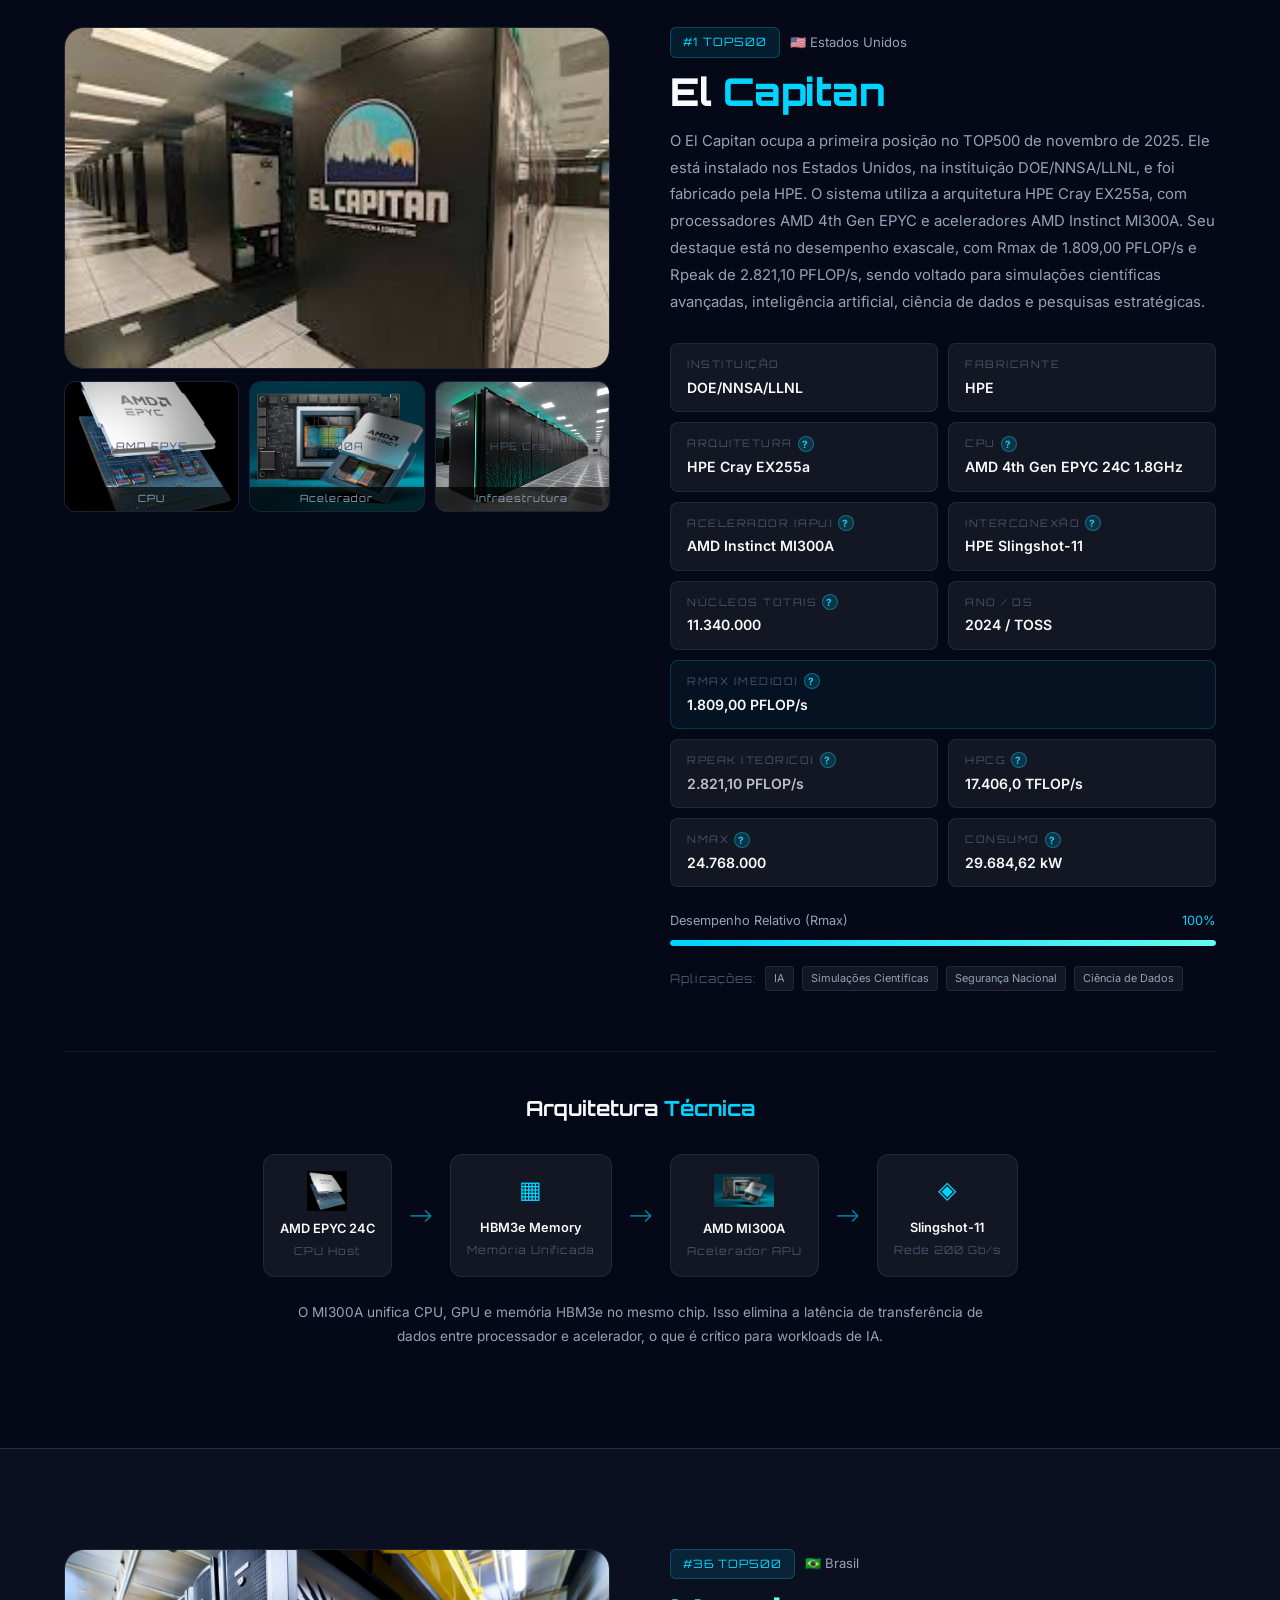
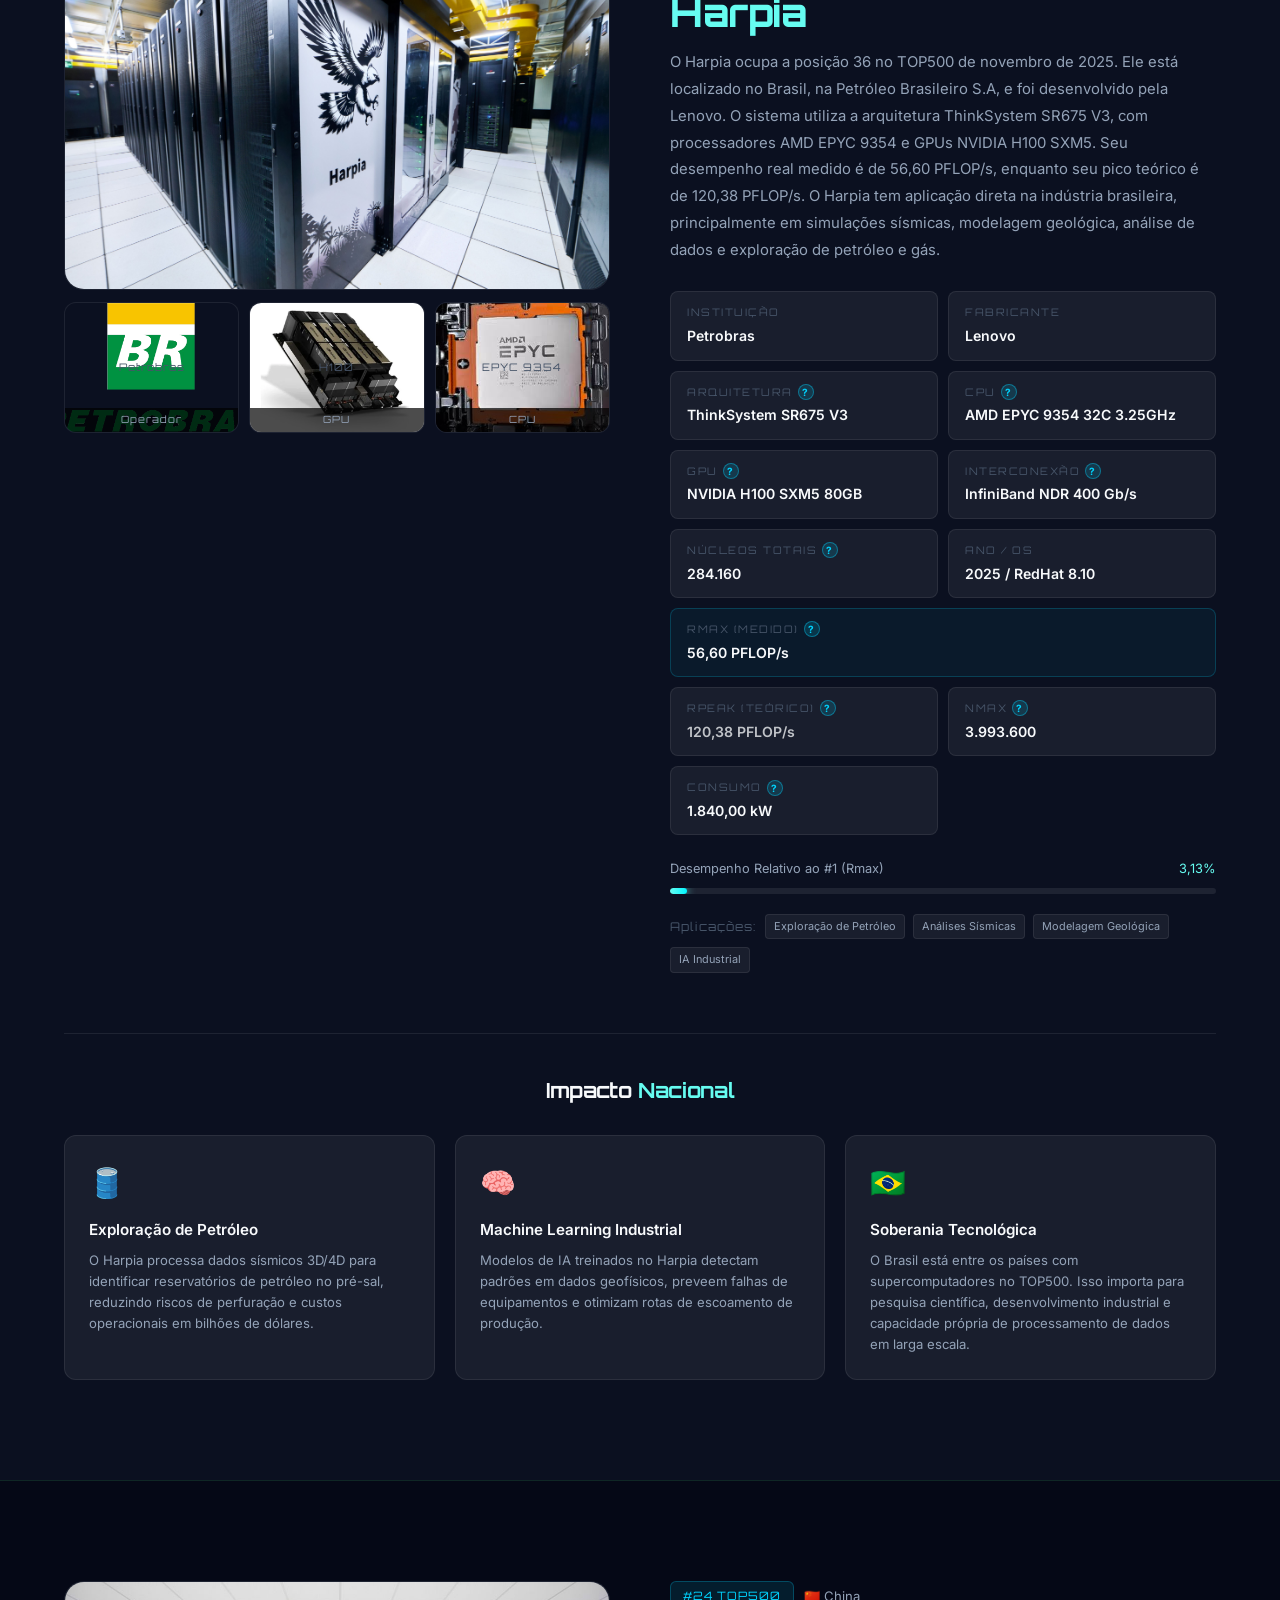
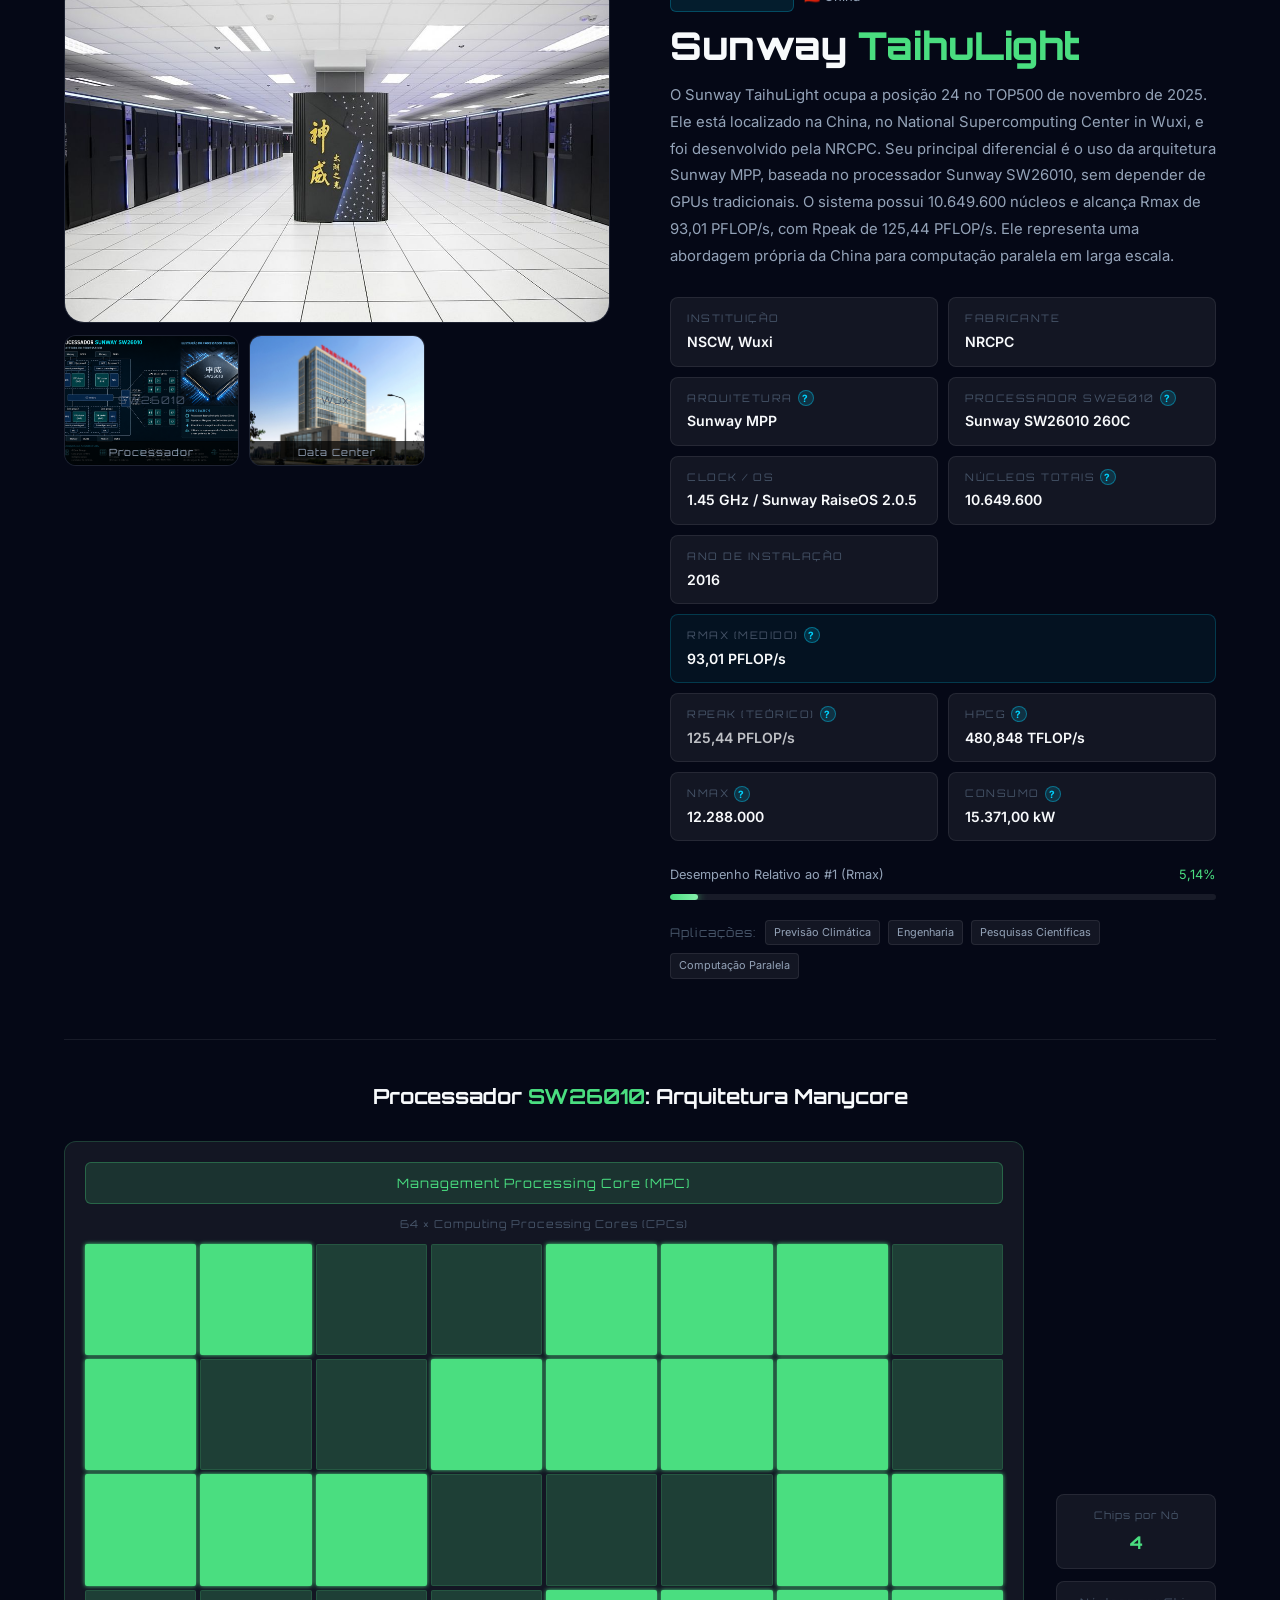
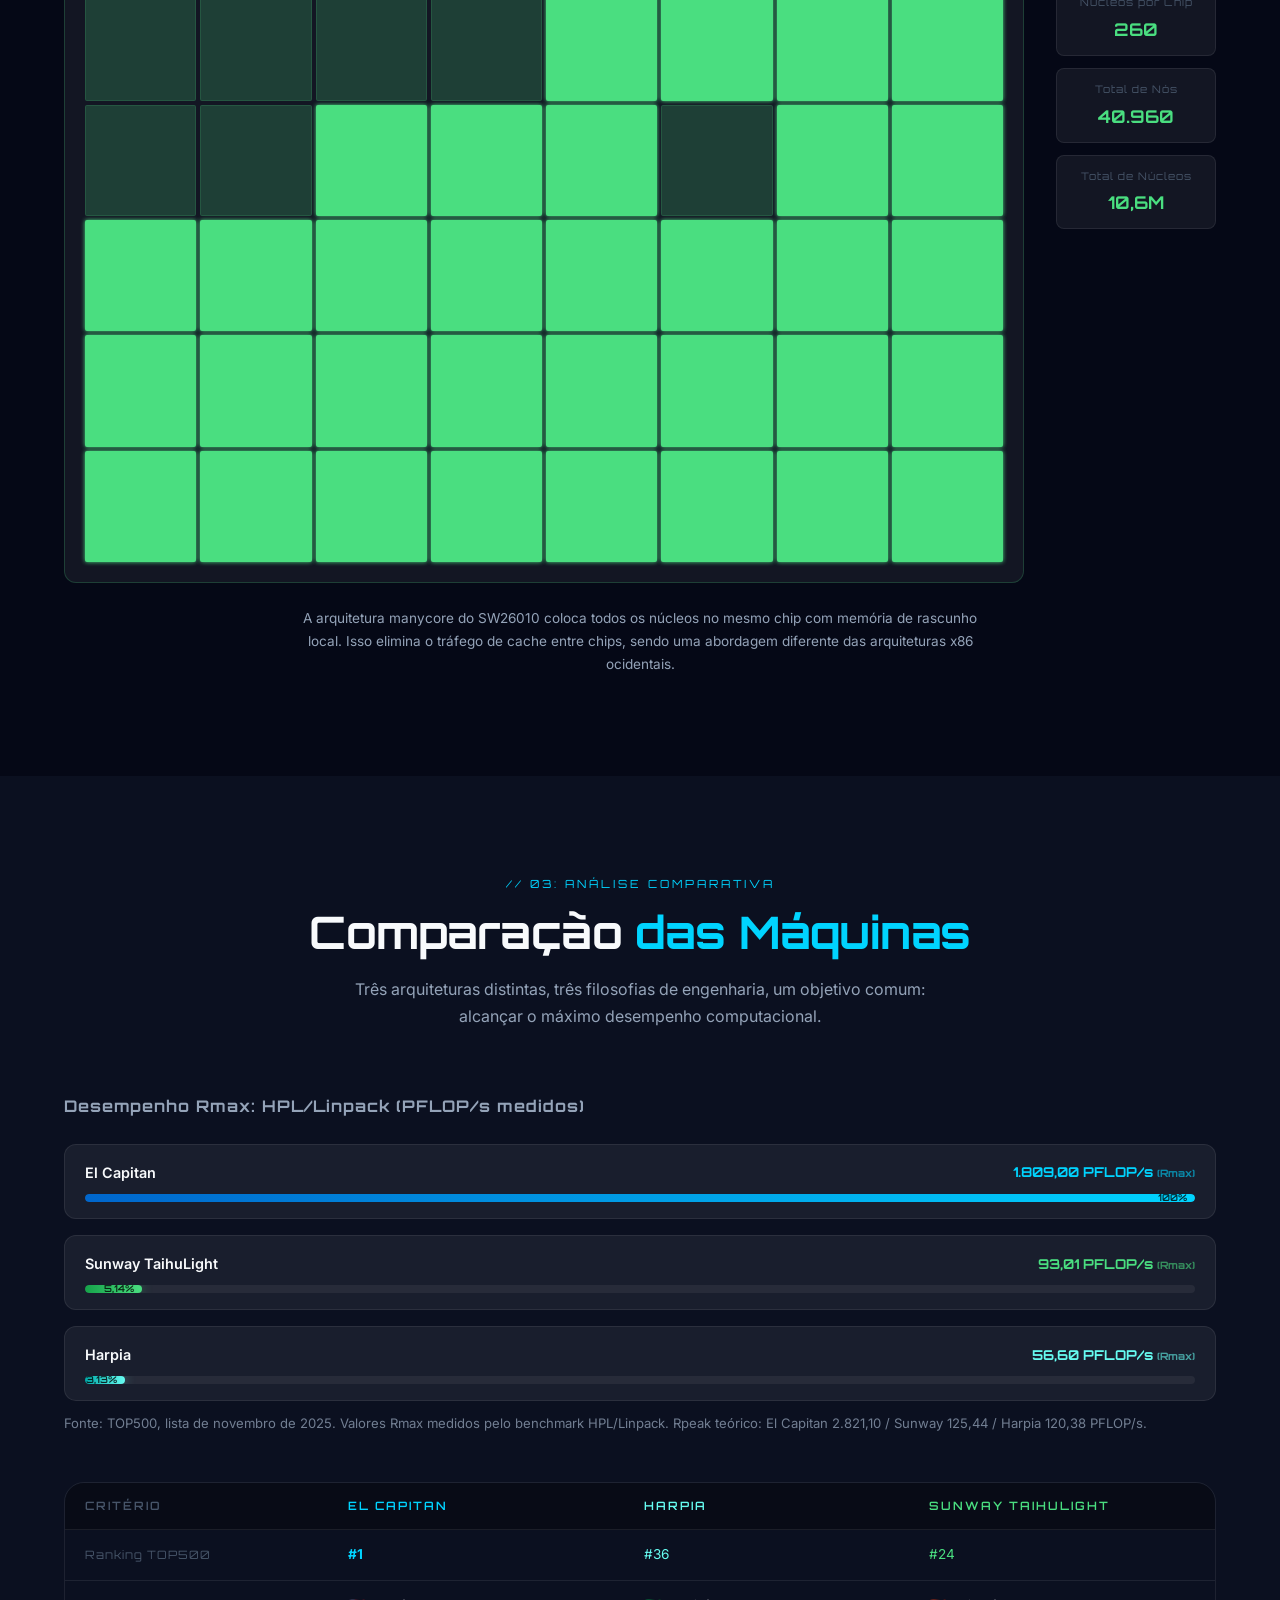
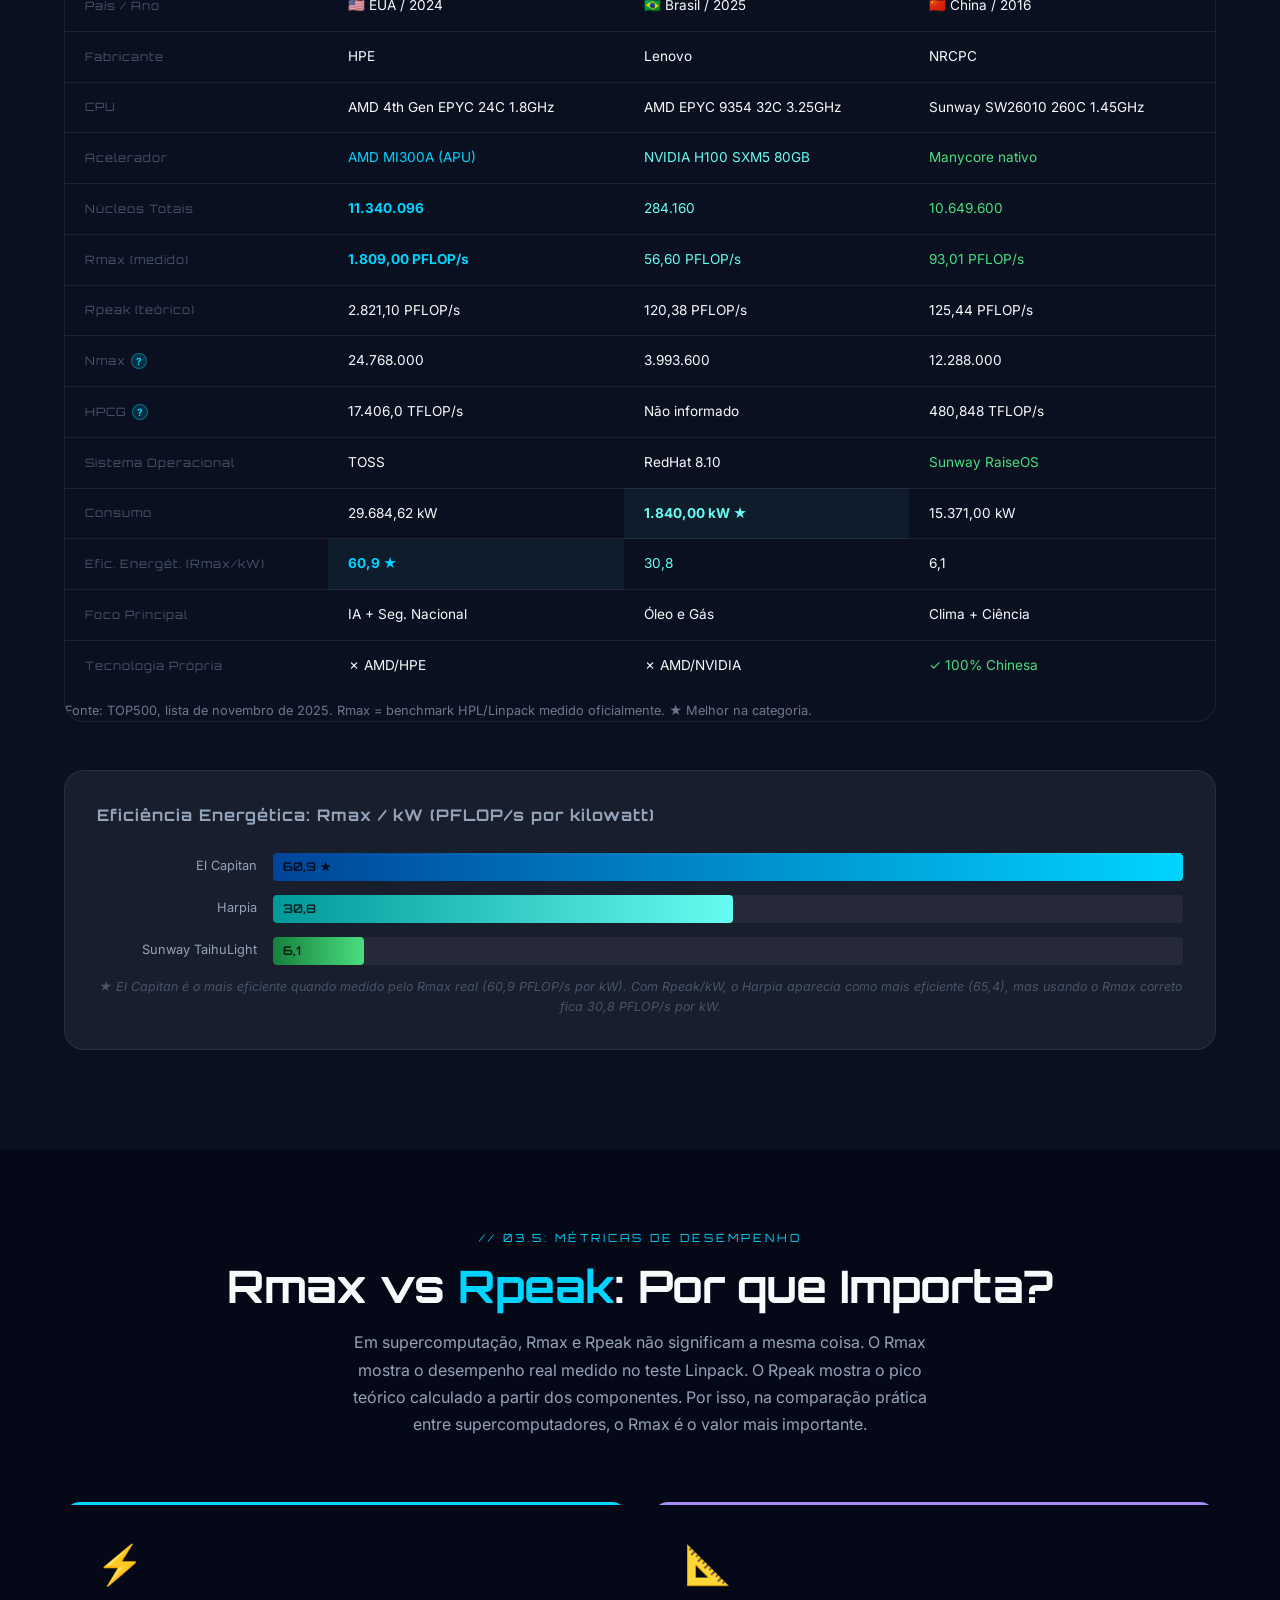
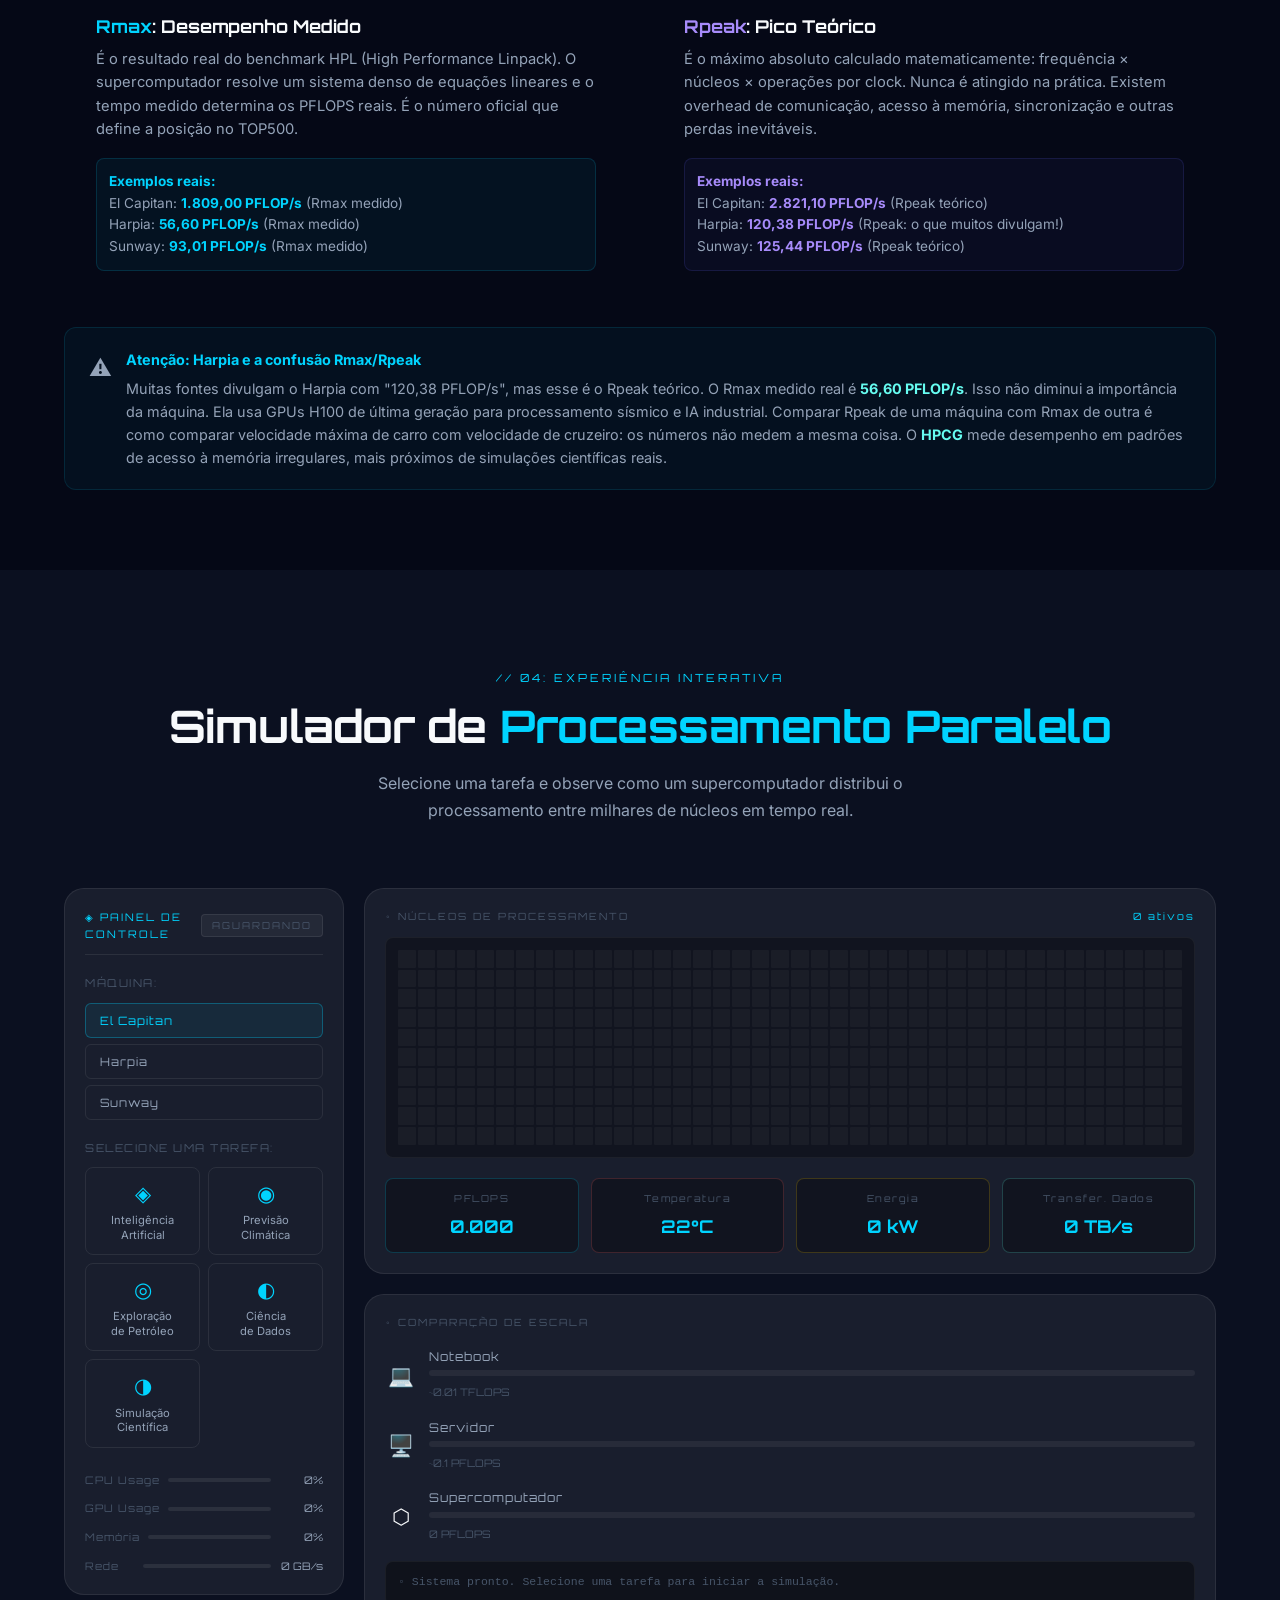
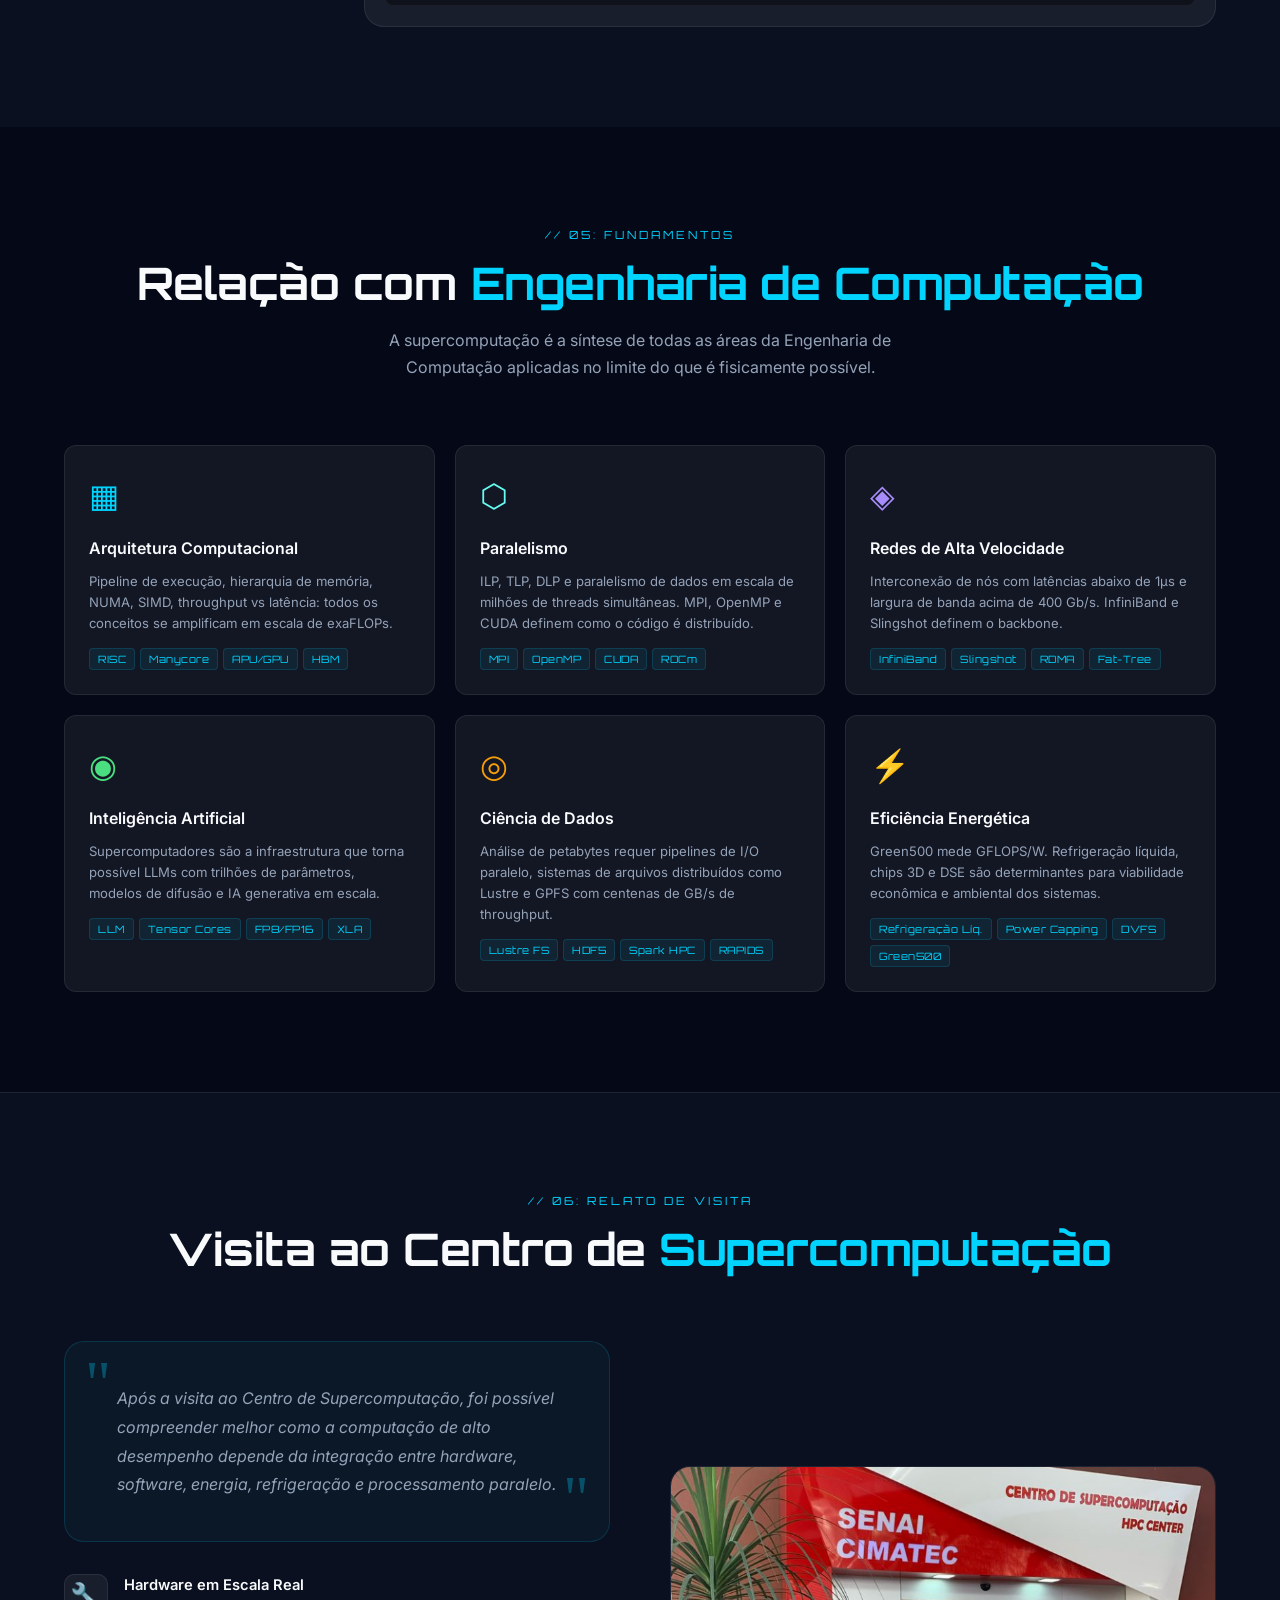
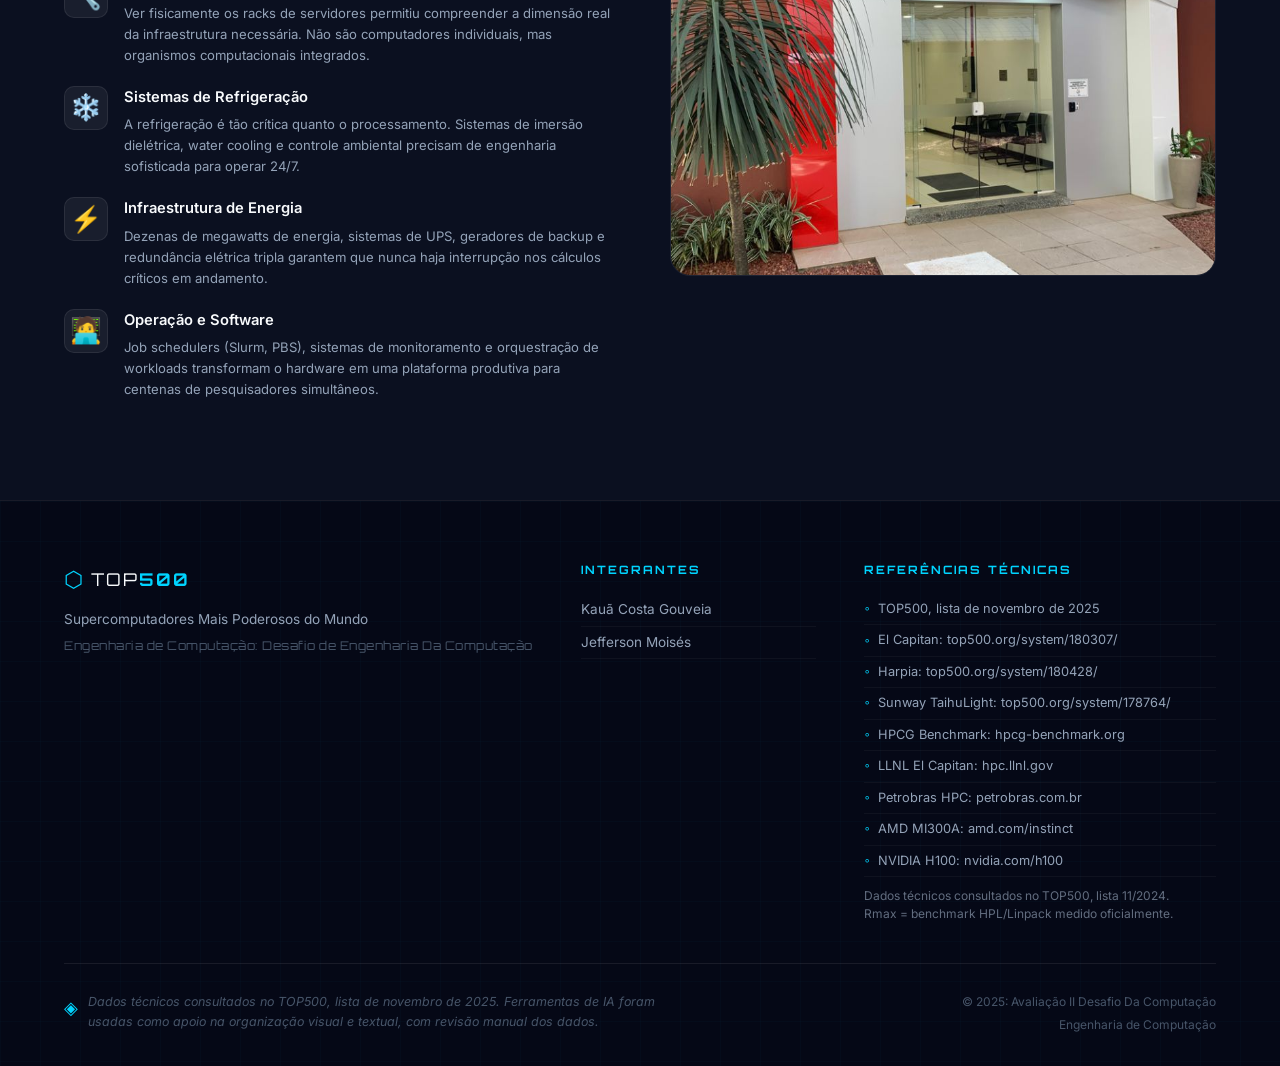
==== commit 8cba69d2: "fix: correct all data to TOP500 Nov 2025 official values - El Capitan: Rmax 1.809,00 / Rpeak 2.821,1" ====
--- a/index.html
+++ b/index.html
@@ -3,7 +3,7 @@
 <head>
     <meta charset="UTF-8">
     <meta name="viewport" content="width=device-width, initial-scale=1.0">
-    <title>TOP500 — Supercomputadores Mais Poderosos do Mundo</title>
+    <title>TOP500: Supercomputadores Mais Poderosos do Mundo</title>
 
     <!-- Google Fonts: Inter + Orbitron -->
     <link rel="preconnect" href="https://fonts.googleapis.com">
@@ -104,7 +104,7 @@
         <div class="hero-content">
             <div class="hero-badge">
                 <span class="badge-dot"></span>
-                Desafios Da Engenharia de Computação — Cimatec 
+                Desafios Da Engenharia de Computação: Cimatec 
             </div>
             <h1 class="hero-title">
                 TOP<span class="accent">500</span>
@@ -176,7 +176,7 @@
     <section id="top500" class="section">
         <div class="container">
             <div class="section-header reveal">
-                <span class="section-tag">// 01 — CONTEXTO</span>
+                <span class="section-tag">// 01: CONTEXTO</span>
                 <h2 class="section-title">O que é o <span class="accent">TOP500</span>?</h2>
                 <p class="section-subtitle">
                     Desde 1993, o TOP500 cataloga os supercomputadores mais poderosos do mundo,
@@ -211,7 +211,7 @@
                     <div class="mini-stat-card">
                         <span class="msc-icon">⚡</span>
                         <span class="msc-value">1.809</span>
-                        <span class="msc-label">PFLOPS — Recorde atual</span>
+                        <span class="msc-label">PFLOPS: Recorde atual (Rmax)</span>
                     </div>
                     <div class="mini-stat-card">
                         <span class="msc-icon">🌐</span>
@@ -262,10 +262,10 @@
     <section id="maquinas" class="section section-dark">
         <div class="container">
             <div class="section-header reveal">
-                <span class="section-tag">// 02 — MÁQUINAS ANALISADAS</span>
+                <span class="section-tag">// 02: MÁQUINAS ANALISADAS</span>
                 <h2 class="section-title">Os <span class="accent">Supercomputadores</span></h2>
                 <p class="section-subtitle">
-                    Três máquinas distintas em origem, arquitetura e propósito — unidas pela
+                    Três máquinas distintas em origem, arquitetura e propósito, unidas pela
                     capacidade de processar o impossível.
                 </p>
             </div>
@@ -289,7 +289,7 @@
                     <div class="mc-content">
                         <div class="mc-header">
                             <h3 class="mc-name">El Capitan</h3>
-                            <span class="mc-perf">1.742 PFLOPS <small style="font-size:0.6em;opacity:0.7">Rmax</small></span>
+                            <span class="mc-perf">1.809,00 PFLOP/s <small style="font-size:0.6em;opacity:0.7">Rmax</small></span>
                         </div>
                         <div class="mc-specs">
                             <div class="spec-row">
@@ -301,8 +301,8 @@
                                 <span class="spec-value">HPE</span>
                             </div>
                             <div class="spec-row">
-                                <span class="spec-label">CPU</span>
-                                <span class="spec-value">AMD EPYC 4ª Gen</span>
+                                <span class="spec-label">Processador</span>
+                                <span class="spec-value">AMD 4th Gen EPYC 24C 1.8GHz</span>
                             </div>
                             <div class="spec-row">
                                 <span class="spec-label">Acelerador</span>
@@ -310,11 +310,11 @@
                             </div>
                             <div class="spec-row">
                                 <span class="spec-label">Núcleos</span>
-                                <span class="spec-value">11.340.096</span>
+                                <span class="spec-value">11.340.000</span>
                             </div>
                             <div class="spec-row">
                                 <span class="spec-label">Consumo</span>
-                                <span class="spec-value">29.684 kW</span>
+                                <span class="spec-value">29.684,62 kW</span>
                             </div>
                         </div>
                         <div class="mc-tags">
@@ -347,7 +347,7 @@
                     <div class="mc-content">
                         <div class="mc-header">
                             <h3 class="mc-name">Harpia</h3>
-                            <span class="mc-perf">56.60 PFLOPS <small style="font-size:0.6em;opacity:0.7">Rmax</small></span>
+                            <span class="mc-perf">56,60 PFLOP/s <small style="font-size:0.6em;opacity:0.7">Rmax</small></span>
                         </div>
                         <div class="mc-specs">
                             <div class="spec-row">
@@ -359,12 +359,12 @@
                                 <span class="spec-value">Lenovo</span>
                             </div>
                             <div class="spec-row">
-                                <span class="spec-label">CPU</span>
-                                <span class="spec-value">AMD EPYC 9354</span>
+                                <span class="spec-label">Processador</span>
+                                <span class="spec-value">AMD EPYC 9354 32C 3.25GHz</span>
                             </div>
                             <div class="spec-row">
-                                <span class="spec-label">Acelerador</span>
-                                <span class="spec-value">NVIDIA H100</span>
+                                <span class="spec-label">GPU</span>
+                                <span class="spec-value">NVIDIA H100 SXM5 80GB</span>
                             </div>
                             <div class="spec-row">
                                 <span class="spec-label">Núcleos</span>
@@ -405,20 +405,20 @@
                     <div class="mc-content">
                         <div class="mc-header">
                             <h3 class="mc-name">Sunway TaihuLight</h3>
-                            <span class="mc-perf">93.01 PFLOPS <small style="font-size:0.6em;opacity:0.7">Rmax</small></span>
+                            <span class="mc-perf">93,01 PFLOP/s <small style="font-size:0.6em;opacity:0.7">Rmax</small></span>
                         </div>
                         <div class="mc-specs">
                             <div class="spec-row">
                                 <span class="spec-label">Instituição</span>
-                                <span class="spec-value">NSCW — Wuxi</span>
+                                <span class="spec-value">NSCW, Wuxi</span>
                             </div>
                             <div class="spec-row">
                                 <span class="spec-label">Fabricante</span>
                                 <span class="spec-value">NRCPC</span>
                             </div>
                             <div class="spec-row">
-                                <span class="spec-label">CPU</span>
-                                <span class="spec-value">Sunway SW26010</span>
+                                <span class="spec-label">Processador</span>
+                                <span class="spec-value">Sunway SW26010 260C 1.45GHz</span>
                             </div>
                             <div class="spec-row">
                                 <span class="spec-label">Arquitetura</span>
@@ -501,10 +501,7 @@
                     </div>
                     <h2 class="detail-title">El <span class="accent">Capitan</span></h2>
                     <p class="detail-desc">
-                        O El Capitan é o primeiro supercomputador exascale do mundo, superando a barreira
-                        de 1 ExaFLOP medido (Rmax). Utiliza CPUs AMD EPYC e aceleradores AMD Instinct MI300A
-                        com arquitetura APU unificada — CPU, GPU e memória HBM3e no mesmo die —
-                        eliminando a latência de transferência de dados para workloads de IA e simulações científicas.
+                        O El Capitan ocupa a primeira posição no TOP500 de novembro de 2025. Ele está instalado nos Estados Unidos, na instituição DOE/NNSA/LLNL, e foi fabricado pela HPE. O sistema utiliza a arquitetura HPE Cray EX255a, com processadores AMD 4th Gen EPYC e aceleradores AMD Instinct MI300A. Seu destaque está no desempenho exascale, com Rmax de 1.809,00 PFLOP/s e Rpeak de 2.821,10 PFLOP/s, sendo voltado para simulações científicas avançadas, inteligência artificial, ciência de dados e pesquisas estratégicas.
                     </p>
 
                     <div class="detail-specs-grid">
@@ -531,17 +528,17 @@
                                 <span class="tooltip-wrapper">
                                     CPU
                                     <i class="tooltip-icon" tabindex="0">?</i>
-                                    <span class="tooltip-box"><strong>CPU (Host)</strong>Processador host. No El Capitan é embutido dentro do APU MI300A — AMD EPYC Genoa 4ª Geração, 24 núcleos.</span>
-                                </span>
-                            </span>
-                            <span class="dspec-value">AMD EPYC 4ª Gen 24C</span>
+                                    <span class="tooltip-box"><strong>Processador</strong>Componente responsável por coordenar tarefas e executar instruções gerais. No El Capitan, o AMD EPYC 4ª Geração com 24 núcleos é integrado ao APU MI300A.</span>
+                                </span>
+                            </span>
+                            <span class="dspec-value">AMD 4th Gen EPYC 24C 1.8GHz</span>
                         </div>
                         <div class="dspec-card">
                             <span class="dspec-label">
                                 <span class="tooltip-wrapper">
                                     Acelerador (APU)
                                     <i class="tooltip-icon" tabindex="0">?</i>
-                                    <span class="tooltip-box"><strong>AMD MI300A</strong>APU revolucionário: unifica CPU + GPU + memória HBM3e no mesmo chip. Elimina latência CPU↔GPU típica de sistemas heterogêneos.</span>
+                                    <span class="tooltip-box"><strong>GPU/Acelerador</strong>Componente usado para acelerar cálculos paralelos. O AMD MI300A unifica CPU, GPU e memória HBM3e no mesmo chip, eliminando a latência entre processador e acelerador.</span>
                                 </span>
                             </span>
                             <span class="dspec-value">AMD Instinct MI300A</span>
@@ -551,7 +548,7 @@
                                 <span class="tooltip-wrapper">
                                     Interconexão
                                     <i class="tooltip-icon" tabindex="0">?</i>
-                                    <span class="tooltip-box"><strong>HPE Slingshot-11</strong>Rede de 200 Gb/s por porta. Conecta os 11.340.096 núcleos com baixa latência e alto throughput.</span>
+                                    <span class="tooltip-box"><strong>Interconexão</strong>Rede interna de alta velocidade que conecta os nós do supercomputador. O Slingshot-11 opera a 200 Gb/s por porta, garantindo baixa latência entre os 11.340.000 núcleos.</span>
                                 </span>
                             </span>
                             <span class="dspec-value">HPE Slingshot-11</span>
@@ -561,54 +558,64 @@
                                 <span class="tooltip-wrapper">
                                     Núcleos Totais
                                     <i class="tooltip-icon" tabindex="0">?</i>
-                                    <span class="tooltip-box"><strong>Núcleos</strong>Soma de todos os núcleos de processamento (CPU + GPU). Cada MI300A tem 228 CUs de GPU + 24 núcleos CPU.</span>
-                                </span>
-                            </span>
-                            <span class="dspec-value">11.340.096</span>
+                                    <span class="tooltip-box"><strong>Cores</strong>Quantidade total de núcleos de processamento do sistema. O El Capitan possui 11.340.000 núcleos distribuídos entre CPUs e aceleradores MI300A.</span>
+                                </span>
+                            </span>
+                            <span class="dspec-value">11.340.000</span>
                         </div>
                         <div class="dspec-card">
                             <span class="dspec-label">Ano / OS</span>
-                            <span class="dspec-value">2024 / RHEL</span>
+                            <span class="dspec-value">2024 / TOSS</span>
                         </div>
                         <div class="dspec-card highlight">
                             <span class="dspec-label">
                                 <span class="tooltip-wrapper">
                                     Rmax (medido)
                                     <i class="tooltip-icon" tabindex="0">?</i>
-                                    <span class="tooltip-box"><strong>Rmax — Desempenho Real</strong>Resultado do benchmark HPL/Linpack. É o que a máquina entrega de verdade — não o teórico.</span>
-                                </span>
-                            </span>
-                            <span class="dspec-value accent-text">1.742 PFLOPS</span>
+                                    <span class="tooltip-box"><strong>Rmax</strong>Desempenho real medido no benchmark Linpack. É o melhor valor para comparar a performance prática entre supercomputadores.</span>
+                                </span>
+                            </span>
+                            <span class="dspec-value accent-text">1.809,00 PFLOP/s</span>
                         </div>
                         <div class="dspec-card">
                             <span class="dspec-label">
                                 <span class="tooltip-wrapper">
                                     Rpeak (teórico)
                                     <i class="tooltip-icon" tabindex="0">?</i>
-                                    <span class="tooltip-box"><strong>Rpeak — Pico Teórico</strong>Calculado: freq × núcleos × ops/clock. Nunca é atingido na prática. O Rmax costuma ser ~63% do Rpeak.</span>
-                                </span>
-                            </span>
-                            <span class="dspec-value" style="opacity:0.75">2.746 PFLOPS</span>
+                                    <span class="tooltip-box"><strong>Rpeak</strong>Pico teórico calculado a partir dos componentes. Serve como limite máximo estimado, mas normalmente não é atingido na prática.</span>
+                                </span>
+                            </span>
+                            <span class="dspec-value" style="opacity:0.75">2.821,10 PFLOP/s</span>
                         </div>
                         <div class="dspec-card">
                             <span class="dspec-label">
                                 <span class="tooltip-wrapper">
                                     HPCG
                                     <i class="tooltip-icon" tabindex="0">?</i>
-                                    <span class="tooltip-box"><strong>HPCG Benchmark</strong>High Performance Conjugate Gradient — simula workloads científicos reais. Normalmente 1–3% do Rmax do HPL.</span>
-                                </span>
-                            </span>
-                            <span class="dspec-value">5.59 PFLOPS</span>
+                                    <span class="tooltip-box"><strong>HPCG</strong>Benchmark que mede desempenho em cargas mais próximas de aplicações científicas reais, considerando memória e comunicação entre componentes.</span>
+                                </span>
+                            </span>
+                            <span class="dspec-value">17.406,0 TFLOP/s</span>
+                        </div>
+                        <div class="dspec-card">
+                            <span class="dspec-label">
+                                <span class="tooltip-wrapper">
+                                    Nmax
+                                    <i class="tooltip-icon" tabindex="0">?</i>
+                                    <span class="tooltip-box"><strong>Nmax</strong>Tamanho máximo do problema usado no benchmark Linpack. Indica quantas equações lineares o sistema resolve de uma vez.</span>
+                                </span>
+                            </span>
+                            <span class="dspec-value">24.768.000</span>
                         </div>
                         <div class="dspec-card">
                             <span class="dspec-label">
                                 <span class="tooltip-wrapper">
                                     Consumo
                                     <i class="tooltip-icon" tabindex="0">?</i>
-                                    <span class="tooltip-box"><strong>Consumo de Energia</strong>Potência total do sistema em kW. El Capitan consome ~29 MW — equivalente a uma cidade pequena.</span>
-                                </span>
-                            </span>
-                            <span class="dspec-value">29.684 kW</span>
+                                    <span class="tooltip-box"><strong>Consumo</strong>Energia elétrica consumida pelo sistema em operação, medida em quilowatts. O El Capitan consome 29.684,62 kW em plena operação.</span>
+                                </span>
+                            </span>
+                            <span class="dspec-value">29.684,62 kW</span>
                         </div>
                     </div>
 
@@ -665,9 +672,7 @@
                     </div>
                 </div>
                 <p class="arch-note">
-                    O MI300A é um APU revolucionário que unifica CPU, GPU e HBM no mesmo die,
-                    eliminando a latência de transferência de dados entre processador e acelerador
-                    ponto crítico para workloads de IA.
+                    O MI300A unifica CPU, GPU e memória HBM3e no mesmo chip. Isso elimina a latência de transferência de dados entre processador e acelerador, o que é crítico para workloads de IA.
                 </p>
             </div>
         </div>
@@ -684,10 +689,7 @@
                     </div>
                     <h2 class="detail-title"><span class="accent-cyan">Harpia</span></h2>
                     <p class="detail-desc">
-                        O Harpia é o maior supercomputador do hemisfério sul e possui aplicação industrial
-                        direta na Petrobras. Com Rmax de 56.60 PFLOPS medidos em benchmark Linpack,
-                        processa dados sísmicos 3D/4D do pré-sal e treina modelos de IA para detectar
-                        reservatórios de petróleo, reduzindo riscos e custos de perfuração em bilhões de dólares.
+                        O Harpia ocupa a posição 36 no TOP500 de novembro de 2025. Ele está localizado no Brasil, na Petróleo Brasileiro S.A, e foi desenvolvido pela Lenovo. O sistema utiliza a arquitetura ThinkSystem SR675 V3, com processadores AMD EPYC 9354 e GPUs NVIDIA H100 SXM5. Seu desempenho real medido é de 56,60 PFLOP/s, enquanto seu pico teórico é de 120,38 PFLOP/s. O Harpia tem aplicação direta na indústria brasileira, principalmente em simulações sísmicas, modelagem geológica, análise de dados e exploração de petróleo e gás.
                     </p>
 
                     <div class="detail-specs-grid">
@@ -704,7 +706,7 @@
                                 <span class="tooltip-wrapper">
                                     Arquitetura
                                     <i class="tooltip-icon" tabindex="0">?</i>
-                                    <span class="tooltip-box"><strong>Arquitetura</strong>Lenovo ThinkSystem SR675 V3 — servidor otimizado para GPUs NVIDIA H100, com suporte a NVLink e InfiniBand NDR.</span>
+                                    <span class="tooltip-box"><strong>Arquitetura</strong>Forma como CPU, aceleradores, memória, rede e software são organizados para trabalhar em conjunto. O ThinkSystem SR675 V3 foi otimizado para GPUs NVIDIA H100 com suporte a InfiniBand NDR.</span>
                                 </span>
                             </span>
                             <span class="dspec-value">ThinkSystem SR675 V3</span>
@@ -714,27 +716,27 @@
                                 <span class="tooltip-wrapper">
                                     CPU
                                     <i class="tooltip-icon" tabindex="0">?</i>
-                                    <span class="tooltip-box"><strong>AMD EPYC 9354</strong>Processador Genoa de 32 núcleos a 3.25 GHz. Gerencia I/O, memória e comunicação com as GPUs H100.</span>
-                                </span>
-                            </span>
-                            <span class="dspec-value">AMD EPYC 9354 32C</span>
+                                    <span class="tooltip-box"><strong>Processador</strong>Componente responsável por coordenar tarefas e executar instruções gerais. O AMD EPYC 9354 tem 32 núcleos a 3.25 GHz e gerencia comunicação com as GPUs H100.</span>
+                                </span>
+                            </span>
+                            <span class="dspec-value">AMD EPYC 9354 32C 3.25GHz</span>
                         </div>
                         <div class="dspec-card">
                             <span class="dspec-label">
                                 <span class="tooltip-wrapper">
                                     GPU
                                     <i class="tooltip-icon" tabindex="0">?</i>
-                                    <span class="tooltip-box"><strong>NVIDIA H100 SXM5</strong>GPU com 80 GB HBM3. Realiza o processamento massivo paralelo — principal responsável pelo Rmax de 56.60 PFLOPS.</span>
-                                </span>
-                            </span>
-                            <span class="dspec-value">NVIDIA H100 SXM5</span>
+                                    <span class="tooltip-box"><strong>GPU/Acelerador</strong>Componente usado para acelerar cálculos paralelos. O NVIDIA H100 SXM5 tem 80 GB de memória HBM3 e é o principal responsável pelo Rmax de 56,60 PFLOP/s do Harpia.</span>
+                                </span>
+                            </span>
+                            <span class="dspec-value">NVIDIA H100 SXM5 80GB</span>
                         </div>
                         <div class="dspec-card">
                             <span class="dspec-label">
                                 <span class="tooltip-wrapper">
                                     Interconexão
                                     <i class="tooltip-icon" tabindex="0">?</i>
-                                    <span class="tooltip-box"><strong>InfiniBand NDR</strong>400 Gb/s por porta. Conecta os nós do cluster com latência ultrabaixa — essencial para processamento sísmico distribuído.</span>
+                                    <span class="tooltip-box"><strong>Interconexão</strong>Rede interna de alta velocidade que conecta os nós do supercomputador. O InfiniBand NDR opera a 400 Gb/s por porta, com latência ultrabaixa para processamento sísmico distribuído.</span>
                                 </span>
                             </span>
                             <span class="dspec-value">InfiniBand NDR 400 Gb/s</span>
@@ -744,51 +746,61 @@
                                 <span class="tooltip-wrapper">
                                     Núcleos Totais
                                     <i class="tooltip-icon" tabindex="0">?</i>
-                                    <span class="tooltip-box"><strong>Núcleos</strong>284.160 núcleos computacionais (CPUs + GPUs). Cada H100 contribui com 16.896 CUDA cores.</span>
+                                    <span class="tooltip-box"><strong>Cores</strong>Quantidade total de núcleos de processamento do sistema. O Harpia possui 284.160 núcleos distribuídos entre CPUs EPYC e GPUs H100.</span>
                                 </span>
                             </span>
                             <span class="dspec-value">284.160</span>
                         </div>
                         <div class="dspec-card">
                             <span class="dspec-label">Ano / OS</span>
-                            <span class="dspec-value">2023 / RHEL</span>
+                            <span class="dspec-value">2025 / RedHat 8.10</span>
                         </div>
                         <div class="dspec-card highlight">
                             <span class="dspec-label">
                                 <span class="tooltip-wrapper">
                                     Rmax (medido)
                                     <i class="tooltip-icon" tabindex="0">?</i>
-                                    <span class="tooltip-box"><strong>Rmax — Desempenho Real</strong>56.60 PFLOPS medidos no benchmark HPL/Linpack. Note: o valor de 120.38 que aparece em algumas fontes é o Rpeak teórico.</span>
-                                </span>
-                            </span>
-                            <span class="dspec-value accent-cyan-text">56.60 PFLOPS</span>
+                                    <span class="tooltip-box"><strong>Rmax</strong>Desempenho real medido no benchmark Linpack. É o melhor valor para comparar a performance prática. O valor de 120,38 PFLOP/s que aparece em algumas fontes é o Rpeak teórico, não o desempenho real.</span>
+                                </span>
+                            </span>
+                            <span class="dspec-value accent-cyan-text">56,60 PFLOP/s</span>
                         </div>
                         <div class="dspec-card">
                             <span class="dspec-label">
                                 <span class="tooltip-wrapper">
                                     Rpeak (teórico)
                                     <i class="tooltip-icon" tabindex="0">?</i>
-                                    <span class="tooltip-box"><strong>Rpeak — Pico Teórico</strong>120.38 PFLOPS calculados teoricamente. Nunca atingido na prática — representa apenas o teto máximo possível.</span>
-                                </span>
-                            </span>
-                            <span class="dspec-value" style="opacity:0.75">120.38 PFLOPS</span>
+                                    <span class="tooltip-box"><strong>Rpeak</strong>Pico teórico calculado a partir dos componentes. Serve como limite máximo estimado, mas normalmente não é atingido na prática.</span>
+                                </span>
+                            </span>
+                            <span class="dspec-value" style="opacity:0.75">120,38 PFLOP/s</span>
+                        </div>
+                        <div class="dspec-card">
+                            <span class="dspec-label">
+                                <span class="tooltip-wrapper">
+                                    Nmax
+                                    <i class="tooltip-icon" tabindex="0">?</i>
+                                    <span class="tooltip-box"><strong>Nmax</strong>Tamanho máximo do problema usado no benchmark Linpack. Indica quantas equações lineares o sistema resolve de uma vez.</span>
+                                </span>
+                            </span>
+                            <span class="dspec-value">3.993.600</span>
                         </div>
                         <div class="dspec-card">
                             <span class="dspec-label">
                                 <span class="tooltip-wrapper">
                                     Consumo
                                     <i class="tooltip-icon" tabindex="0">?</i>
-                                    <span class="tooltip-box"><strong>Consumo de Energia</strong>1.840 kW — muito eficiente para o desempenho entregue. Parcialmente compensado pela geração própria da Petrobras.</span>
-                                </span>
-                            </span>
-                            <span class="dspec-value">1.840 kW</span>
+                                    <span class="tooltip-box"><strong>Consumo</strong>Energia elétrica consumida pelo sistema em operação. O Harpia consome 1.840,00 kW, com eficiência compatível com a geração de infraestrutura da Petrobras.</span>
+                                </span>
+                            </span>
+                            <span class="dspec-value">1.840,00 kW</span>
                         </div>
                     </div>
 
                     <div class="detail-perf-bar">
                         <div class="dpb-header">
                             <span>Desempenho Relativo ao #1 (Rmax)</span>
-                            <span class="accent-cyan-text">3.13%</span>
+                            <span class="accent-cyan-text">3,13%</span>
                         </div>
                         <div class="dpb-track">
                             <div class="dpb-fill cyan-fill" data-width="3.13"></div>
@@ -862,8 +874,7 @@
                     <div class="impact-card">
                         <span class="impact-icon">🇧🇷</span>
                         <h4>Soberania Tecnológica</h4>
-                        <p>Estar no TOP500 posiciona o Brasil entre as nações com capacidade
-                        computacional de ponta, essencial para competitividade científica e industrial global.</p>
+                        <p>O Brasil está entre os países com supercomputadores no TOP500. Isso importa para pesquisa científica, desenvolvimento industrial e capacidade própria de processamento de dados em larga escala.</p>
                     </div>
                 </div>
             </div>
@@ -912,10 +923,7 @@
                     </div>
                     <h2 class="detail-title">Sunway <span class="accent-green">TaihuLight</span></h2>
                     <p class="detail-desc">
-                        O Sunway TaihuLight destaca-se pela utilização de tecnologia chinesa própria
-                        e arquitetura massivamente paralela. Foi o #1 do mundo por dois anos consecutivos
-                        (2016–2017), e sua singularidade está no processador SW26010 — 100% desenvolvido
-                        na China, com 260 núcleos por chip.
+                        O Sunway TaihuLight ocupa a posição 24 no TOP500 de novembro de 2025. Ele está localizado na China, no National Supercomputing Center in Wuxi, e foi desenvolvido pela NRCPC. Seu principal diferencial é o uso da arquitetura Sunway MPP, baseada no processador Sunway SW26010, sem depender de GPUs tradicionais. O sistema possui 10.649.600 núcleos e alcança Rmax de 93,01 PFLOP/s, com Rpeak de 125,44 PFLOP/s. Ele representa uma abordagem própria da China para computação paralela em larga escala.
                     </p>
 
                     <div class="detail-specs-grid">
@@ -932,7 +940,7 @@
                                 <span class="tooltip-wrapper">
                                     Arquitetura
                                     <i class="tooltip-icon" tabindex="0">?</i>
-                                    <span class="tooltip-box"><strong>MPP — Massively Parallel Processing</strong>Cada nó processa independentemente. 40.960 nós conectados por rede proprietária — 100% tecnologia chinesa.</span>
+                                    <span class="tooltip-box"><strong>Arquitetura</strong>Forma como CPU, aceleradores, memória, rede e software são organizados. O Sunway MPP conecta 40.960 nós independentes por rede proprietária, tudo desenvolvido na China.</span>
                                 </span>
                             </span>
                             <span class="dspec-value">Sunway MPP</span>
@@ -940,23 +948,23 @@
                         <div class="dspec-card">
                             <span class="dspec-label">
                                 <span class="tooltip-wrapper">
-                                    CPU — SW26010
-                                    <i class="tooltip-icon" tabindex="0">?</i>
-                                    <span class="tooltip-box"><strong>Sunway SW26010</strong>Chip manycore 100% chinês: 1 core de gerência (MPC) + 64 cores de cálculo (CPC) × 4 grupos = 260 núcleos por chip a 1.45 GHz.</span>
+                                    Processador SW26010
+                                    <i class="tooltip-icon" tabindex="0">?</i>
+                                    <span class="tooltip-box"><strong>Processador</strong>Componente responsável por coordenar tarefas e executar instruções. O SW26010 tem 260 núcleos por chip: 1 de gerência e 256 de cálculo, operando a 1.45 GHz.</span>
                                 </span>
                             </span>
                             <span class="dspec-value">Sunway SW26010 260C</span>
                         </div>
                         <div class="dspec-card">
                             <span class="dspec-label">Clock / OS</span>
-                            <span class="dspec-value">1.45 GHz / RaiseOS</span>
+                            <span class="dspec-value">1.45 GHz / Sunway RaiseOS 2.0.5</span>
                         </div>
                         <div class="dspec-card">
                             <span class="dspec-label">
                                 <span class="tooltip-wrapper">
                                     Núcleos Totais
                                     <i class="tooltip-icon" tabindex="0">?</i>
-                                    <span class="tooltip-box"><strong>10,6 milhões de núcleos</strong>40.960 nós × 4 chips × 260 núcleos = 10.649.600. O segundo maior número de núcleos já registrado no TOP500.</span>
+                                    <span class="tooltip-box"><strong>Cores</strong>Quantidade total de núcleos de processamento. O Sunway tem 40.960 nós com 4 chips SW26010 cada, totalizando 10.649.600 núcleos sem uso de GPUs externas.</span>
                                 </span>
                             </span>
                             <span class="dspec-value">10.649.600</span>
@@ -970,47 +978,57 @@
                                 <span class="tooltip-wrapper">
                                     Rmax (medido)
                                     <i class="tooltip-icon" tabindex="0">?</i>
-                                    <span class="tooltip-box"><strong>Rmax — Desempenho Real</strong>93.01 PFLOPS no benchmark HPL/Linpack. Foi o #1 do mundo em 2016 e 2017 com este resultado.</span>
-                                </span>
-                            </span>
-                            <span class="dspec-value accent-green-text">93.01 PFLOPS</span>
+                                    <span class="tooltip-box"><strong>Rmax</strong>Desempenho real medido no benchmark Linpack. Com 93,01 PFLOP/s, o Sunway foi o sistema mais rápido do mundo em 2016 e 2017.</span>
+                                </span>
+                            </span>
+                            <span class="dspec-value accent-green-text">93,01 PFLOP/s</span>
                         </div>
                         <div class="dspec-card">
                             <span class="dspec-label">
                                 <span class="tooltip-wrapper">
                                     Rpeak (teórico)
                                     <i class="tooltip-icon" tabindex="0">?</i>
-                                    <span class="tooltip-box"><strong>Rpeak — Pico Teórico</strong>125.44 PFLOPS calculados. O Rmax representa ~74% do Rpeak — eficiência benchmark relativamente alta para a arquitetura.</span>
-                                </span>
-                            </span>
-                            <span class="dspec-value" style="opacity:0.75">125.44 PFLOPS</span>
+                                    <span class="tooltip-box"><strong>Rpeak</strong>Pico teórico calculado a partir dos componentes. Serve como limite máximo estimado, mas normalmente não é atingido na prática.</span>
+                                </span>
+                            </span>
+                            <span class="dspec-value" style="opacity:0.75">125,44 PFLOP/s</span>
                         </div>
                         <div class="dspec-card">
                             <span class="dspec-label">
                                 <span class="tooltip-wrapper">
                                     HPCG
                                     <i class="tooltip-icon" tabindex="0">?</i>
-                                    <span class="tooltip-box"><strong>HPCG Benchmark</strong>0.481 PFLOPS — apenas 0.5% do Rmax HPL. A arquitetura manycore SW26010 é menos eficiente em acesso irregular à memória.</span>
-                                </span>
-                            </span>
-                            <span class="dspec-value">0.481 PFLOPS</span>
+                                    <span class="tooltip-box"><strong>HPCG</strong>Benchmark que mede desempenho em cargas mais próximas de aplicações científicas reais, considerando memória e comunicação entre componentes.</span>
+                                </span>
+                            </span>
+                            <span class="dspec-value">480,848 TFLOP/s</span>
+                        </div>
+                        <div class="dspec-card">
+                            <span class="dspec-label">
+                                <span class="tooltip-wrapper">
+                                    Nmax
+                                    <i class="tooltip-icon" tabindex="0">?</i>
+                                    <span class="tooltip-box"><strong>Nmax</strong>Tamanho máximo do problema usado no benchmark Linpack. Indica quantas equações lineares o sistema resolve de uma vez.</span>
+                                </span>
+                            </span>
+                            <span class="dspec-value">12.288.000</span>
                         </div>
                         <div class="dspec-card">
                             <span class="dspec-label">
                                 <span class="tooltip-wrapper">
                                     Consumo
                                     <i class="tooltip-icon" tabindex="0">?</i>
-                                    <span class="tooltip-box"><strong>Consumo de Energia</strong>15.371 kW — elevado para o desempenho entregue. Reflete tecnologia de 2016 (28 nm) vs os 5 nm dos chips modernos.</span>
-                                </span>
-                            </span>
-                            <span class="dspec-value">15.371 kW</span>
+                                    <span class="tooltip-box"><strong>Consumo</strong>Energia elétrica consumida pelo sistema em operação. O Sunway consome 15.371,00 kW, valor elevado por ser tecnologia de 2016 com processo de fabricação de 28 nm.</span>
+                                </span>
+                            </span>
+                            <span class="dspec-value">15.371,00 kW</span>
                         </div>
                     </div>
 
                     <div class="detail-perf-bar">
                         <div class="dpb-header">
                             <span>Desempenho Relativo ao #1 (Rmax)</span>
-                            <span class="accent-green-text">5.14%</span>
+                            <span class="accent-green-text">5,14%</span>
                         </div>
                         <div class="dpb-track">
                             <div class="dpb-fill green-fill" data-width="5.14"></div>
@@ -1029,7 +1047,7 @@
 
             <!-- Arquitetura SW26010 -->
             <div class="arch-section reveal">
-                <h3 class="arch-title">Processador <span class="accent-green">SW26010</span> — Arquitetura Manycore</h3>
+                <h3 class="arch-title">Processador <span class="accent-green">SW26010</span>: Arquitetura Manycore</h3>
                 <div class="sw26010-diagram">
                     <div class="sw-core-group">
                         <div class="sw-mpc">Management Processing Core (MPC)</div>
@@ -1060,9 +1078,7 @@
                     </div>
                 </div>
                 <p class="arch-note">
-                    A arquitetura manycore do SW26010 coloca todos os núcleos no mesmo chip com
-                    memória de rascunho local, eliminando tráfego de cache entre chips filosofia
-                    radicalmente diferente das arquiteturas x86 ocidentais.
+                    A arquitetura manycore do SW26010 coloca todos os núcleos no mesmo chip com memória de rascunho local. Isso elimina o tráfego de cache entre chips, sendo uma abordagem diferente das arquiteturas x86 ocidentais.
                 </p>
             </div>
         </div>
@@ -1074,7 +1090,7 @@
     <section id="comparacao" class="section section-dark">
         <div class="container">
             <div class="section-header reveal">
-                <span class="section-tag">// 03 — ANÁLISE COMPARATIVA</span>
+                <span class="section-tag">// 03: ANÁLISE COMPARATIVA</span>
                 <h2 class="section-title">Comparação <span class="accent">das Máquinas</span></h2>
                 <p class="section-subtitle">
                     Três arquiteturas distintas, três filosofias de engenharia, um objetivo comum:
@@ -1084,12 +1100,12 @@
 
             <!-- Barras de desempenho -->
             <div class="perf-comparison reveal">
-                <h3 class="comp-subtitle">Desempenho Rmax — HPL/Linpack (PFLOPS medidos)</h3>
+                <h3 class="comp-subtitle">Desempenho Rmax: HPL/Linpack (PFLOP/s medidos)</h3>
                 <div class="perf-bars">
                     <div class="perf-bar-item">
                         <div class="pbi-header">
                             <span class="pbi-name">El Capitan</span>
-                            <span class="pbi-value accent-text">1.742 PFLOPS <small style="font-size:0.75em;opacity:0.6">(Rmax)</small></span>
+                            <span class="pbi-value accent-text">1.809,00 PFLOP/s <small style="font-size:0.75em;opacity:0.6">(Rmax)</small></span>
                         </div>
                         <div class="pbi-track">
                             <div class="pbi-fill pbi-blue" data-width="100">
@@ -1100,28 +1116,28 @@
                     <div class="perf-bar-item">
                         <div class="pbi-header">
                             <span class="pbi-name">Sunway TaihuLight</span>
-                            <span class="pbi-value accent-green-text">93.01 PFLOPS <small style="font-size:0.75em;opacity:0.6">(Rmax)</small></span>
+                            <span class="pbi-value accent-green-text">93,01 PFLOP/s <small style="font-size:0.75em;opacity:0.6">(Rmax)</small></span>
                         </div>
                         <div class="pbi-track">
                             <div class="pbi-fill pbi-green" data-width="5.14">
-                                <span class="pbi-label">5.14%</span>
+                                <span class="pbi-label">5,14%</span>
                             </div>
                         </div>
                     </div>
                     <div class="perf-bar-item">
                         <div class="pbi-header">
                             <span class="pbi-name">Harpia</span>
-                            <span class="pbi-value accent-cyan-text">56.60 PFLOPS <small style="font-size:0.75em;opacity:0.6">(Rmax)</small></span>
+                            <span class="pbi-value accent-cyan-text">56,60 PFLOP/s <small style="font-size:0.75em;opacity:0.6">(Rmax)</small></span>
                         </div>
                         <div class="pbi-track">
                             <div class="pbi-fill pbi-cyan" data-width="3.13">
-                                <span class="pbi-label">3.13%</span>
+                                <span class="pbi-label">3,13%</span>
                             </div>
                         </div>
                     </div>
                 </div>
                 <p style="font-size:0.82rem;color:var(--text-secondary);margin-top:12px;opacity:0.75">
-                    ⓘ Valores Rmax = desempenho real medido pelo benchmark HPL/Linpack. Rpeak teórico: El Capitan 2.746 / Sunway 125.44 / Harpia 120.38 PFLOPS.
+                    Fonte: TOP500, lista de novembro de 2025. Valores Rmax medidos pelo benchmark HPL/Linpack. Rpeak teórico: El Capitan 2.821,10 / Sunway 125,44 / Harpia 120,38 PFLOP/s.
                 </p>
             </div>
 
@@ -1146,7 +1162,7 @@
                         <tr>
                             <td>País / Ano</td>
                             <td>🇺🇸 EUA / 2024</td>
-                            <td>🇧🇷 Brasil / 2023</td>
+                            <td>🇧🇷 Brasil / 2025</td>
                             <td>🇨🇳 China / 2016</td>
                         </tr>
                         <tr>
@@ -1157,14 +1173,14 @@
                         </tr>
                         <tr>
                             <td>CPU</td>
-                            <td>AMD EPYC 4ª Gen 24C</td>
-                            <td>AMD EPYC 9354 32C</td>
-                            <td>Sunway SW26010 260C</td>
+                            <td>AMD 4th Gen EPYC 24C 1.8GHz</td>
+                            <td>AMD EPYC 9354 32C 3.25GHz</td>
+                            <td>Sunway SW26010 260C 1.45GHz</td>
                         </tr>
                         <tr>
                             <td>Acelerador</td>
                             <td class="td-blue">AMD MI300A (APU)</td>
-                            <td class="td-cyan">NVIDIA H100 SXM5</td>
+                            <td class="td-cyan">NVIDIA H100 SXM5 80GB</td>
                             <td class="td-green">Manycore nativo</td>
                         </tr>
                         <tr>
@@ -1175,39 +1191,57 @@
                         </tr>
                         <tr>
                             <td>Rmax (medido)</td>
-                            <td class="td-blue"><strong>1.742 PFLOPS</strong></td>
-                            <td class="td-cyan">56.60 PFLOPS</td>
-                            <td class="td-green">93.01 PFLOPS</td>
+                            <td class="td-blue"><strong>1.809,00 PFLOP/s</strong></td>
+                            <td class="td-cyan">56,60 PFLOP/s</td>
+                            <td class="td-green">93,01 PFLOP/s</td>
                         </tr>
                         <tr>
                             <td>Rpeak (teórico)</td>
-                            <td>2.746 PFLOPS</td>
-                            <td>120.38 PFLOPS</td>
-                            <td>125.44 PFLOPS</td>
+                            <td>2.821,10 PFLOP/s</td>
+                            <td>120,38 PFLOP/s</td>
+                            <td>125,44 PFLOP/s</td>
                         </tr>
                         <tr>
-                            <td>HPCG</td>
-                            <td>5.59 PFLOPS</td>
-                            <td>—</td>
-                            <td>0.481 PFLOPS</td>
+                            <td>
+                                <span class="tooltip-wrapper">
+                                    Nmax
+                                    <i class="tooltip-icon" tabindex="0">?</i>
+                                    <span class="tooltip-box"><strong>Nmax</strong>Tamanho máximo do problema usado no benchmark Linpack. Indica quantas equações lineares o sistema resolve de uma vez.</span>
+                                </span>
+                            </td>
+                            <td>24.768.000</td>
+                            <td>3.993.600</td>
+                            <td>12.288.000</td>
+                        </tr>
+                        <tr>
+                            <td>
+                                <span class="tooltip-wrapper">
+                                    HPCG
+                                    <i class="tooltip-icon" tabindex="0">?</i>
+                                    <span class="tooltip-box"><strong>HPCG</strong>Benchmark que mede desempenho em cargas mais próximas de aplicações científicas reais, considerando memória e comunicação entre componentes.</span>
+                                </span>
+                            </td>
+                            <td>17.406,0 TFLOP/s</td>
+                            <td>Não informado</td>
+                            <td>480,848 TFLOP/s</td>
                         </tr>
                         <tr>
                             <td>Sistema Operacional</td>
-                            <td>RHEL</td>
-                            <td>RHEL</td>
+                            <td>TOSS</td>
+                            <td>RedHat 8.10</td>
                             <td class="td-green">Sunway RaiseOS</td>
                         </tr>
                         <tr>
                             <td>Consumo</td>
-                            <td>29.684 kW</td>
-                            <td class="td-cyan td-best">1.840 kW ★</td>
-                            <td>15.371 kW</td>
+                            <td>29.684,62 kW</td>
+                            <td class="td-cyan td-best">1.840,00 kW ★</td>
+                            <td>15.371,00 kW</td>
                         </tr>
                         <tr>
                             <td>Efic. Energét. (Rmax/kW)</td>
-                            <td class="td-blue td-best">60.9 ★</td>
-                            <td class="td-cyan">30.8</td>
-                            <td>6.1</td>
+                            <td class="td-blue td-best">60,9 ★</td>
+                            <td class="td-cyan">30,8</td>
+                            <td>6,1</td>
                         </tr>
                         <tr>
                             <td>Foco Principal</td>
@@ -1224,19 +1258,19 @@
                     </tbody>
                 </table>
                 <p style="font-size:0.8rem;color:var(--text-secondary);margin-top:10px;opacity:0.7">
-                    ★ Melhor na categoria. Rmax = benchmark HPL/Linpack medido. Fonte: top500.org, lista 11/2024.
+                    Fonte: TOP500, lista de novembro de 2025. Rmax = benchmark HPL/Linpack medido oficialmente. ★ Melhor na categoria.
                 </p>
             </div>
 
             <!-- Energia vs Desempenho -->
             <div class="energy-chart reveal">
-                <h3 class="comp-subtitle">Eficiência Energética — Rmax / kW (PFLOPS por kilowatt)</h3>
+                <h3 class="comp-subtitle">Eficiência Energética: Rmax / kW (PFLOP/s por kilowatt)</h3>
                 <div class="energy-bars">
                     <div class="eb-item">
                         <span class="eb-name">El Capitan</span>
                         <div class="eb-track">
                             <div class="eb-fill eb-blue" data-width="100">
-                                <span>60.9 ★</span>
+                                <span>60,9 ★</span>
                             </div>
                         </div>
                     </div>
@@ -1244,7 +1278,7 @@
                         <span class="eb-name">Harpia</span>
                         <div class="eb-track">
                             <div class="eb-fill eb-cyan" data-width="50.6">
-                                <span>30.8</span>
+                                <span>30,8</span>
                             </div>
                         </div>
                     </div>
@@ -1252,12 +1286,12 @@
                         <span class="eb-name">Sunway TaihuLight</span>
                         <div class="eb-track">
                             <div class="eb-fill eb-green" data-width="10">
-                                <span>6.1</span>
-                            </div>
-                        </div>
-                    </div>
-                </div>
-                <p class="chart-note">★ El Capitan é o mais eficiente quando medido pelo Rmax real (60.9 PFLOPS/kW). Nota: Harpia usava Rpeak/kW = 65.4, que é enganoso — com Rmax real fica 30.8 PFLOPS/kW.</p>
+                                <span>6,1</span>
+                            </div>
+                        </div>
+                    </div>
+                </div>
+                <p class="chart-note">★ El Capitan é o mais eficiente quando medido pelo Rmax real (60,9 PFLOP/s por kW). Com Rpeak/kW, o Harpia aparecia como mais eficiente (65,4), mas usando o Rmax correto fica 30,8 PFLOP/s por kW.</p>
             </div>
         </div>
     </section>
@@ -1268,18 +1302,17 @@
     <section id="rmax-rpeak" class="section rmax-section">
         <div class="container">
             <div class="section-header reveal">
-                <span class="section-tag">// 03.5 — MÉTRICAS DE DESEMPENHO</span>
-                <h2 class="section-title">Rmax vs <span class="accent">Rpeak</span> — Por que Importa?</h2>
+                <span class="section-tag">// 03.5: MÉTRICAS DE DESEMPENHO</span>
+                <h2 class="section-title">Rmax vs <span class="accent">Rpeak</span>: Por que Importa?</h2>
                 <p class="section-subtitle">
-                    Entender a diferença entre desempenho medido e teórico é fundamental para
-                    interpretar os dados do TOP500 com precisão.
+                    Em supercomputação, Rmax e Rpeak não significam a mesma coisa. O Rmax mostra o desempenho real medido no teste Linpack. O Rpeak mostra o pico teórico calculado a partir dos componentes. Por isso, na comparação prática entre supercomputadores, o Rmax é o valor mais importante.
                 </p>
             </div>
 
             <div class="rmax-explainer reveal">
                 <div class="rmax-card rmax-real">
                     <span class="rmax-card-icon">⚡</span>
-                    <h3><span>Rmax</span> — Desempenho Medido</h3>
+                    <h3><span>Rmax</span>: Desempenho Medido</h3>
                     <p>
                         É o resultado real do benchmark HPL (High Performance Linpack). O supercomputador
                         resolve um sistema denso de equações lineares e o tempo medido determina os PFLOPS reais.
@@ -1287,25 +1320,25 @@
                     </p>
                     <div class="rmax-example">
                         <strong>Exemplos reais:</strong><br>
-                        El Capitan: <strong>1.742 PFLOPS</strong> (Rmax medido)<br>
-                        Harpia: <strong>56.60 PFLOPS</strong> (Rmax medido)<br>
-                        Sunway: <strong>93.01 PFLOPS</strong> (Rmax medido)
+                        El Capitan: <strong>1.809,00 PFLOP/s</strong> (Rmax medido)<br>
+                        Harpia: <strong>56,60 PFLOP/s</strong> (Rmax medido)<br>
+                        Sunway: <strong>93,01 PFLOP/s</strong> (Rmax medido)
                     </div>
                 </div>
 
                 <div class="rmax-card rmax-teorico">
                     <span class="rmax-card-icon">📐</span>
-                    <h3><span>Rpeak</span> — Pico Teórico</h3>
+                    <h3><span>Rpeak</span>: Pico Teórico</h3>
                     <p>
                         É o máximo absoluto calculado matematicamente: frequência × núcleos × operações por clock.
-                        Nunca é atingido na prática — existem overhead de comunicação, acesso à memória,
+                        Nunca é atingido na prática. Existem overhead de comunicação, acesso à memória,
                         sincronização e outras perdas inevitáveis.
                     </p>
                     <div class="rmax-example">
                         <strong>Exemplos reais:</strong><br>
-                        El Capitan: <strong>2.746 PFLOPS</strong> (Rpeak teórico)<br>
-                        Harpia: <strong>120.38 PFLOPS</strong> (Rpeak — o que muitos divulgam!)<br>
-                        Sunway: <strong>125.44 PFLOPS</strong> (Rpeak teórico)
+                        El Capitan: <strong>2.821,10 PFLOP/s</strong> (Rpeak teórico)<br>
+                        Harpia: <strong>120,38 PFLOP/s</strong> (Rpeak: o que muitos divulgam!)<br>
+                        Sunway: <strong>125,44 PFLOP/s</strong> (Rpeak teórico)
                     </div>
                 </div>
             </div>
@@ -1314,12 +1347,10 @@
                 <span class="rmax-note-icon">⚠️</span>
                 <div>
                     <strong style="color:var(--blue);display:block;margin-bottom:6px">Atenção: Harpia e a confusão Rmax/Rpeak</strong>
-                    Muitas fontes divulgam o Harpia com "120.38 PFLOPS" — mas esse é o Rpeak teórico.
-                    O Rmax medido real é <strong style="color:var(--cyan)">56.60 PFLOPS</strong>.
-                    Isso não diminui a importância da máquina: ela usa GPUs H100 de última geração
-                    para processamento sísmico e IA industrial — mas comparar Rpeak de uma máquina com
-                    Rmax de outra é como comparar velocidade máxima de carro com velocidade de cruzeiro.
-                    O <strong style="color:var(--cyan)">HPCG</strong> vai além: mede desempenho em padrões de
+                    Muitas fontes divulgam o Harpia com "120,38 PFLOP/s", mas esse é o Rpeak teórico.
+                    O Rmax medido real é <strong style="color:var(--cyan)">56,60 PFLOP/s</strong>.
+                    Isso não diminui a importância da máquina. Ela usa GPUs H100 de última geração para processamento sísmico e IA industrial. Comparar Rpeak de uma máquina com Rmax de outra é como comparar velocidade máxima de carro com velocidade de cruzeiro: os números não medem a mesma coisa.
+                    O <strong style="color:var(--cyan)">HPCG</strong> mede desempenho em padrões de
                     acesso à memória irregulares, mais próximos de simulações científicas reais.
                 </div>
             </div>
@@ -1332,7 +1363,7 @@
     <section id="simulador" class="section simulator-section">
         <div class="container">
             <div class="section-header reveal">
-                <span class="section-tag">// 04 — EXPERIÊNCIA INTERATIVA</span>
+                <span class="section-tag">// 04: EXPERIÊNCIA INTERATIVA</span>
                 <h2 class="section-title">Simulador de <span class="accent">Processamento Paralelo</span></h2>
                 <p class="section-subtitle">
                     Selecione uma tarefa e observe como um supercomputador distribui o processamento
@@ -1500,7 +1531,7 @@
     <section id="engenharia" class="section">
         <div class="container">
             <div class="section-header reveal">
-                <span class="section-tag">// 05 — FUNDAMENTOS</span>
+                <span class="section-tag">// 05: FUNDAMENTOS</span>
                 <h2 class="section-title">Relação com <span class="accent">Engenharia de Computação</span></h2>
                 <p class="section-subtitle">
                     A supercomputação é a síntese de todas as áreas da Engenharia de Computação
@@ -1512,7 +1543,7 @@
                 <div class="eng-pillar">
                     <div class="ep-icon ep-arch">▦</div>
                     <h4>Arquitetura Computacional</h4>
-                    <p>Pipeline de execução, hierarquia de memória, NUMA, SIMD, throughput vs latência — todos os conceitos se amplificam em escala de exaFLOPs.</p>
+                    <p>Pipeline de execução, hierarquia de memória, NUMA, SIMD, throughput vs latência: todos os conceitos se amplificam em escala de exaFLOPs.</p>
                     <div class="ep-examples">
                         <span class="ep-tag">RISC</span>
                         <span class="ep-tag">Manycore</span>
@@ -1585,7 +1616,7 @@
     <section id="visita" class="section section-dark visit-section">
         <div class="container">
             <div class="section-header reveal">
-                <span class="section-tag">// 06 — RELATO DE VISITA</span>
+                <span class="section-tag">// 06: RELATO DE VISITA</span>
                 <h2 class="section-title">Visita ao Centro de <span class="accent">Supercomputação</span></h2>
             </div>
 
@@ -1607,7 +1638,7 @@
                             <div class="vi-text">
                                 <h4>Hardware em Escala Real</h4>
                                 <p>Ver fisicamente os racks de servidores permitiu compreender a dimensão real
-                                da infraestrutura necessária — não são computadores individuais, mas organismos
+                                da infraestrutura necessária. Não são computadores individuais, mas organismos
                                 computacionais integrados.</p>
                             </div>
                         </div>
@@ -1680,7 +1711,7 @@
                         Supercomputadores Mais Poderosos do Mundo
                     </p>
                     <p class="footer-course">
-                        Engenharia de Computação — Desafio de Engenharia Da Computação
+                        Engenharia de Computação: Desafio de Engenharia Da Computação
                     </p>
                 </div>
 
@@ -1695,15 +1726,15 @@
                 <div class="footer-refs">
                     <h4 class="footer-section-title">Referências Técnicas</h4>
                     <ul class="ref-list">
-                        <li><span class="ref-bullet">◦</span> TOP500 Lista 11/2024 — top500.org</li>
-                        <li><span class="ref-bullet">◦</span> El Capitan — top500.org/system/180764</li>
-                        <li><span class="ref-bullet">◦</span> Harpia — top500.org/system/180763</li>
-                        <li><span class="ref-bullet">◦</span> Sunway TaihuLight — top500.org/system/178764</li>
-                        <li><span class="ref-bullet">◦</span> HPCG Benchmark — hpcg-benchmark.org</li>
-                        <li><span class="ref-bullet">◦</span> LLNL El Capitan — hpc.llnl.gov</li>
-                        <li><span class="ref-bullet">◦</span> Petrobras HPC — petrobras.com.br</li>
-                        <li><span class="ref-bullet">◦</span> AMD MI300A — amd.com/instinct</li>
-                        <li><span class="ref-bullet">◦</span> NVIDIA H100 — nvidia.com/h100</li>
+                        <li><span class="ref-bullet">◦</span> TOP500, lista de novembro de 2025</li>
+                        <li><span class="ref-bullet">◦</span> El Capitan: top500.org/system/180307/</li>
+                        <li><span class="ref-bullet">◦</span> Harpia: top500.org/system/180428/</li>
+                        <li><span class="ref-bullet">◦</span> Sunway TaihuLight: top500.org/system/178764/</li>
+                        <li><span class="ref-bullet">◦</span> HPCG Benchmark: hpcg-benchmark.org</li>
+                        <li><span class="ref-bullet">◦</span> LLNL El Capitan: hpc.llnl.gov</li>
+                        <li><span class="ref-bullet">◦</span> Petrobras HPC: petrobras.com.br</li>
+                        <li><span class="ref-bullet">◦</span> AMD MI300A: amd.com/instinct</li>
+                        <li><span class="ref-bullet">◦</span> NVIDIA H100: nvidia.com/h100</li>
                     </ul>
                     <p style="font-size:0.75rem;color:var(--text-secondary);margin-top:10px;opacity:0.65;line-height:1.5">
                         Dados técnicos consultados no TOP500, lista 11/2024.<br>
@@ -1718,12 +1749,11 @@
                 <div class="footer-ai-note">
                     <span class="ai-icon">◈</span>
                     <p>
-                        Ferramentas de IA foram utilizadas como apoio na organização das informações
-                        e estruturação visual do projeto, com verificação dos dados em fontes confiáveis.
+                        Dados técnicos consultados no TOP500, lista de novembro de 2025. Ferramentas de IA foram usadas como apoio na organização visual e textual, com revisão manual dos dados.
                     </p>
                 </div>
                 <div class="footer-copy">
-                    <span>© 2025 — Avaliação II Desafio Da Computação</span>
+                    <span>© 2025: Avaliação II Desafio Da Computação</span>
                     <span class="footer-sep">|</span>
                     <span>Engenharia de Computação</span>
                 </div>
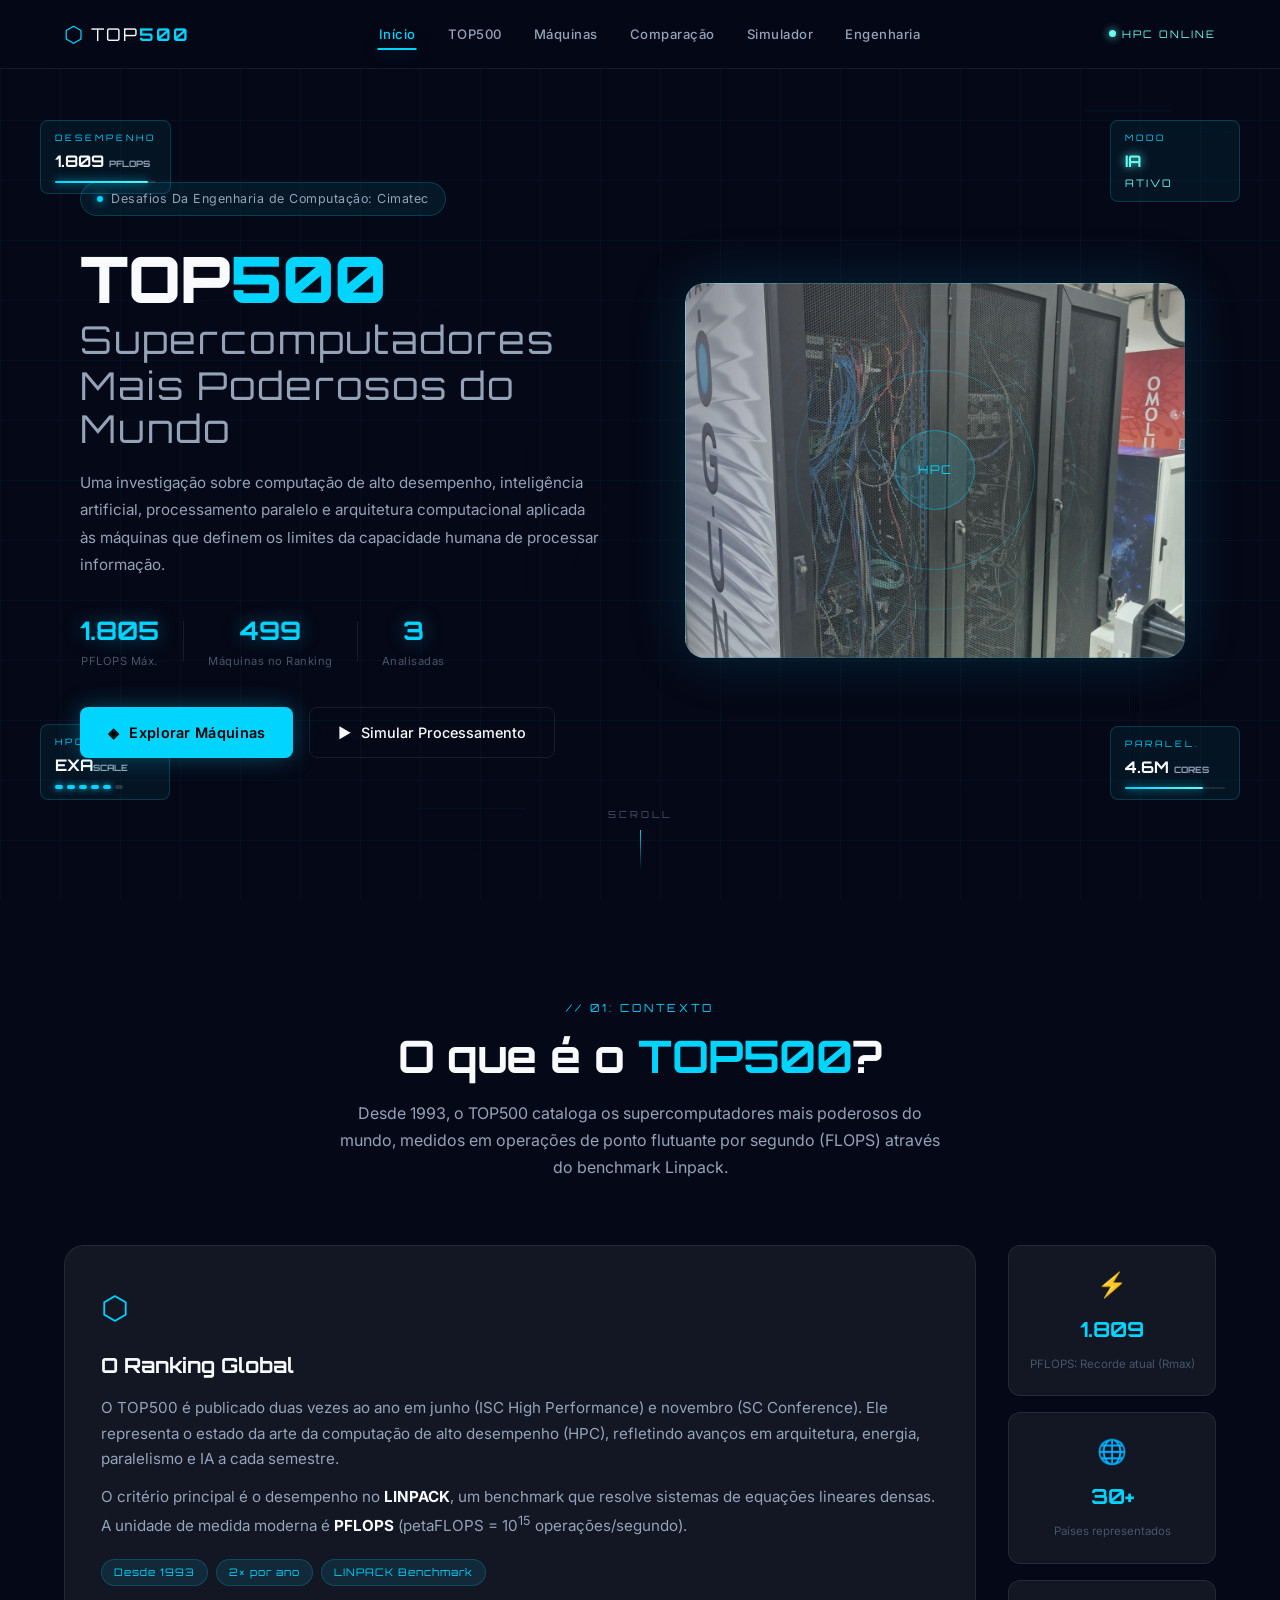
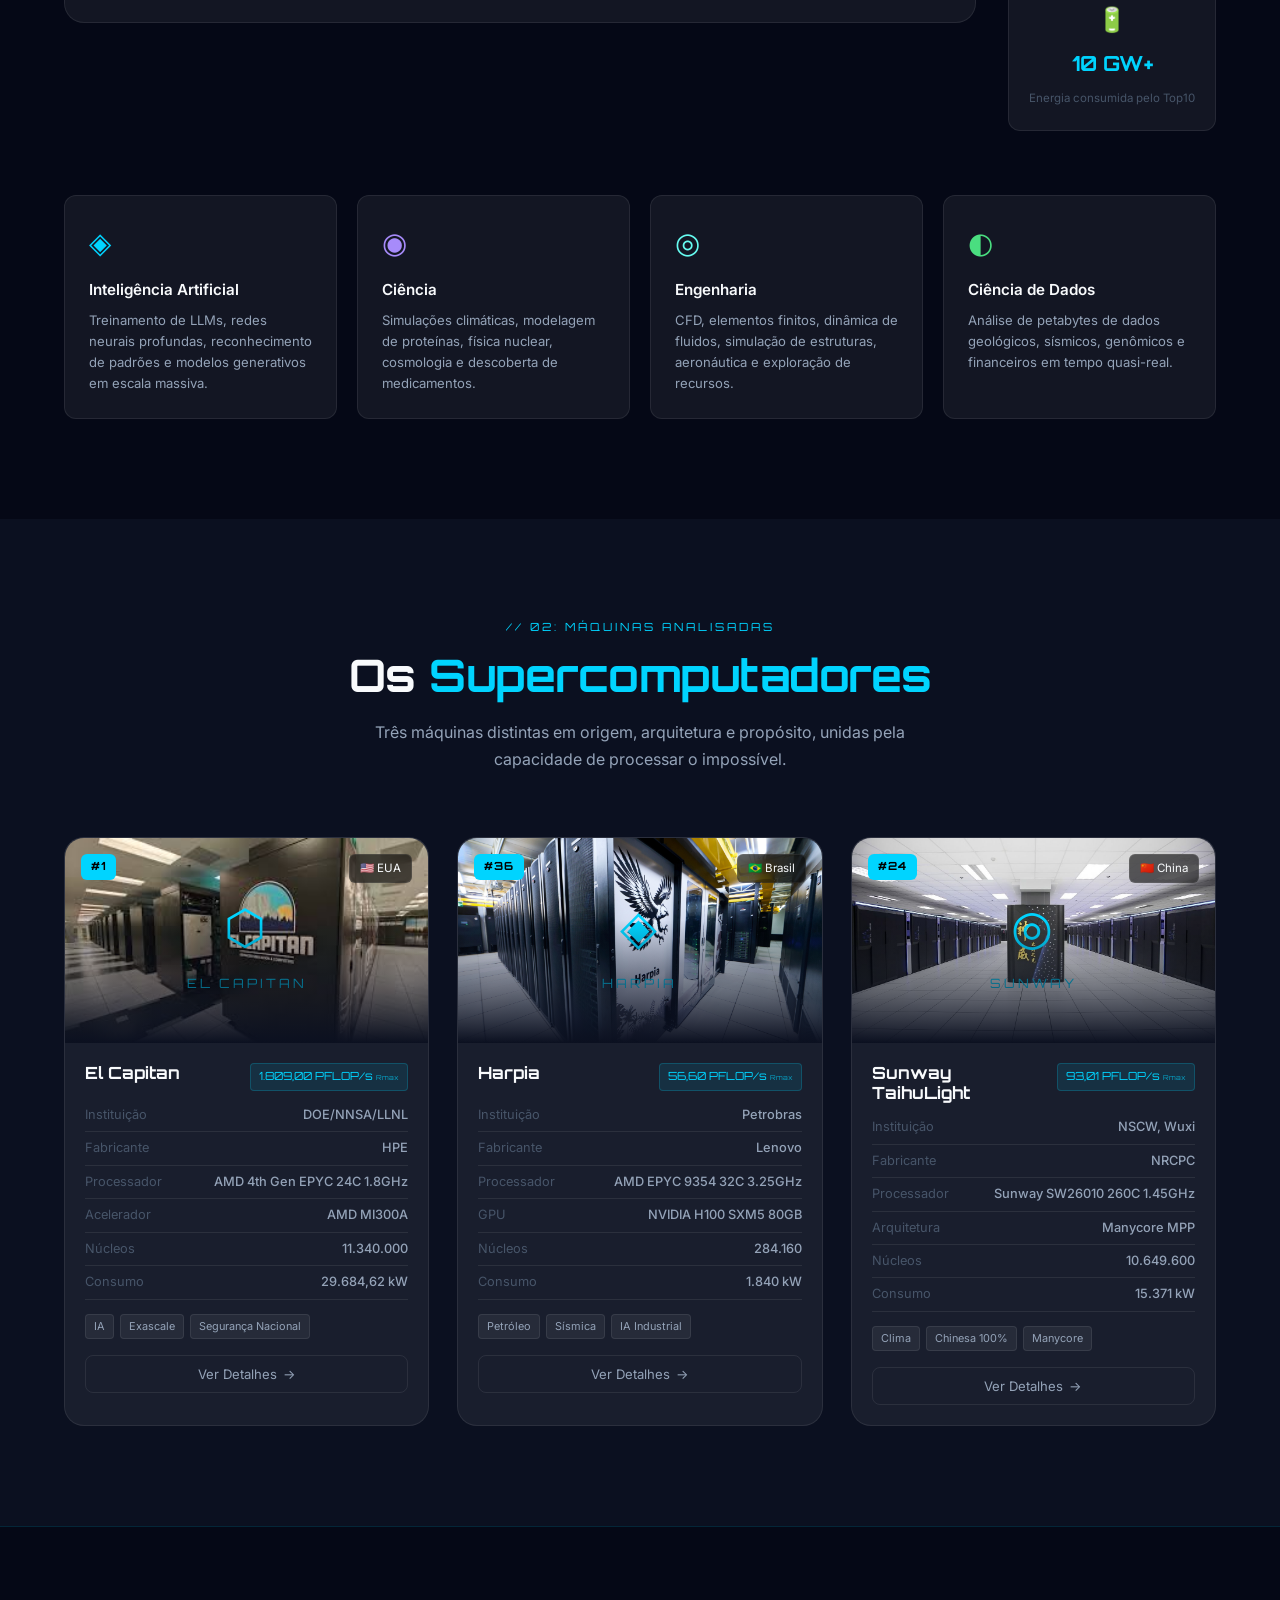
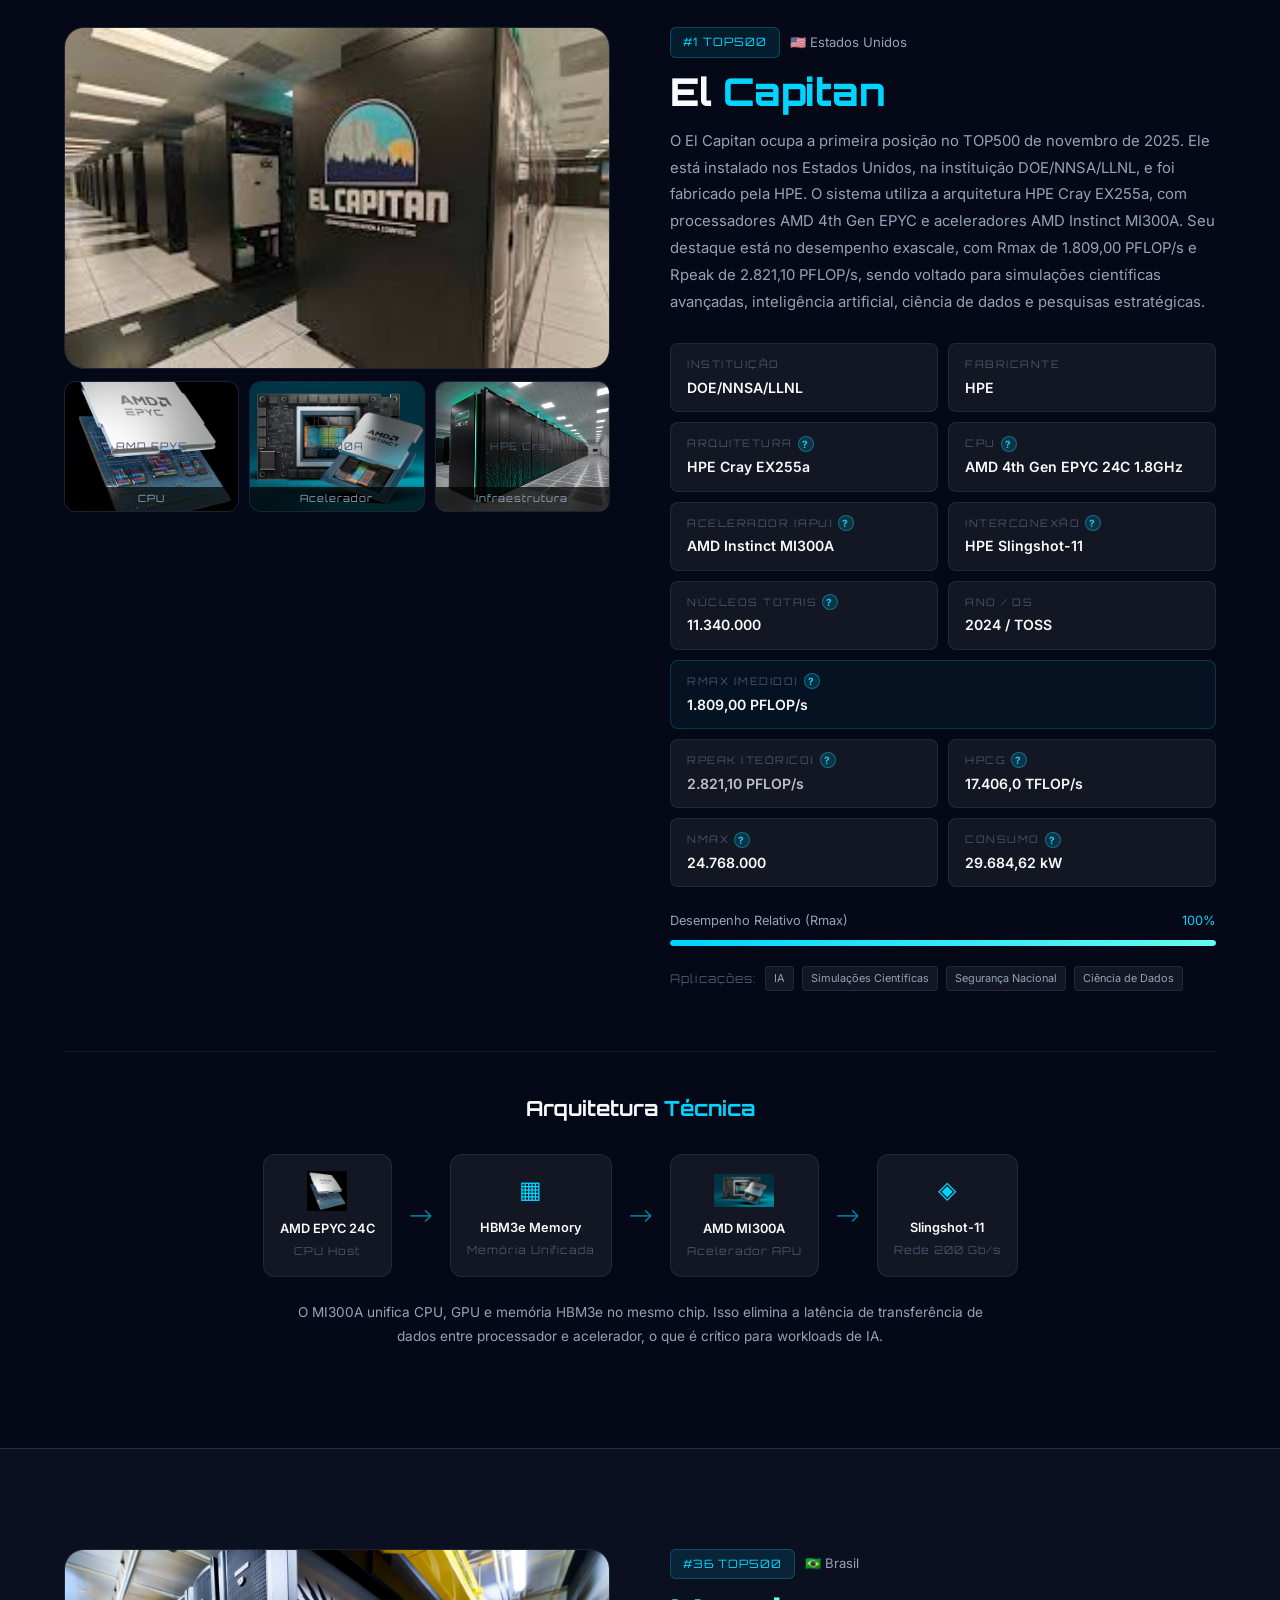
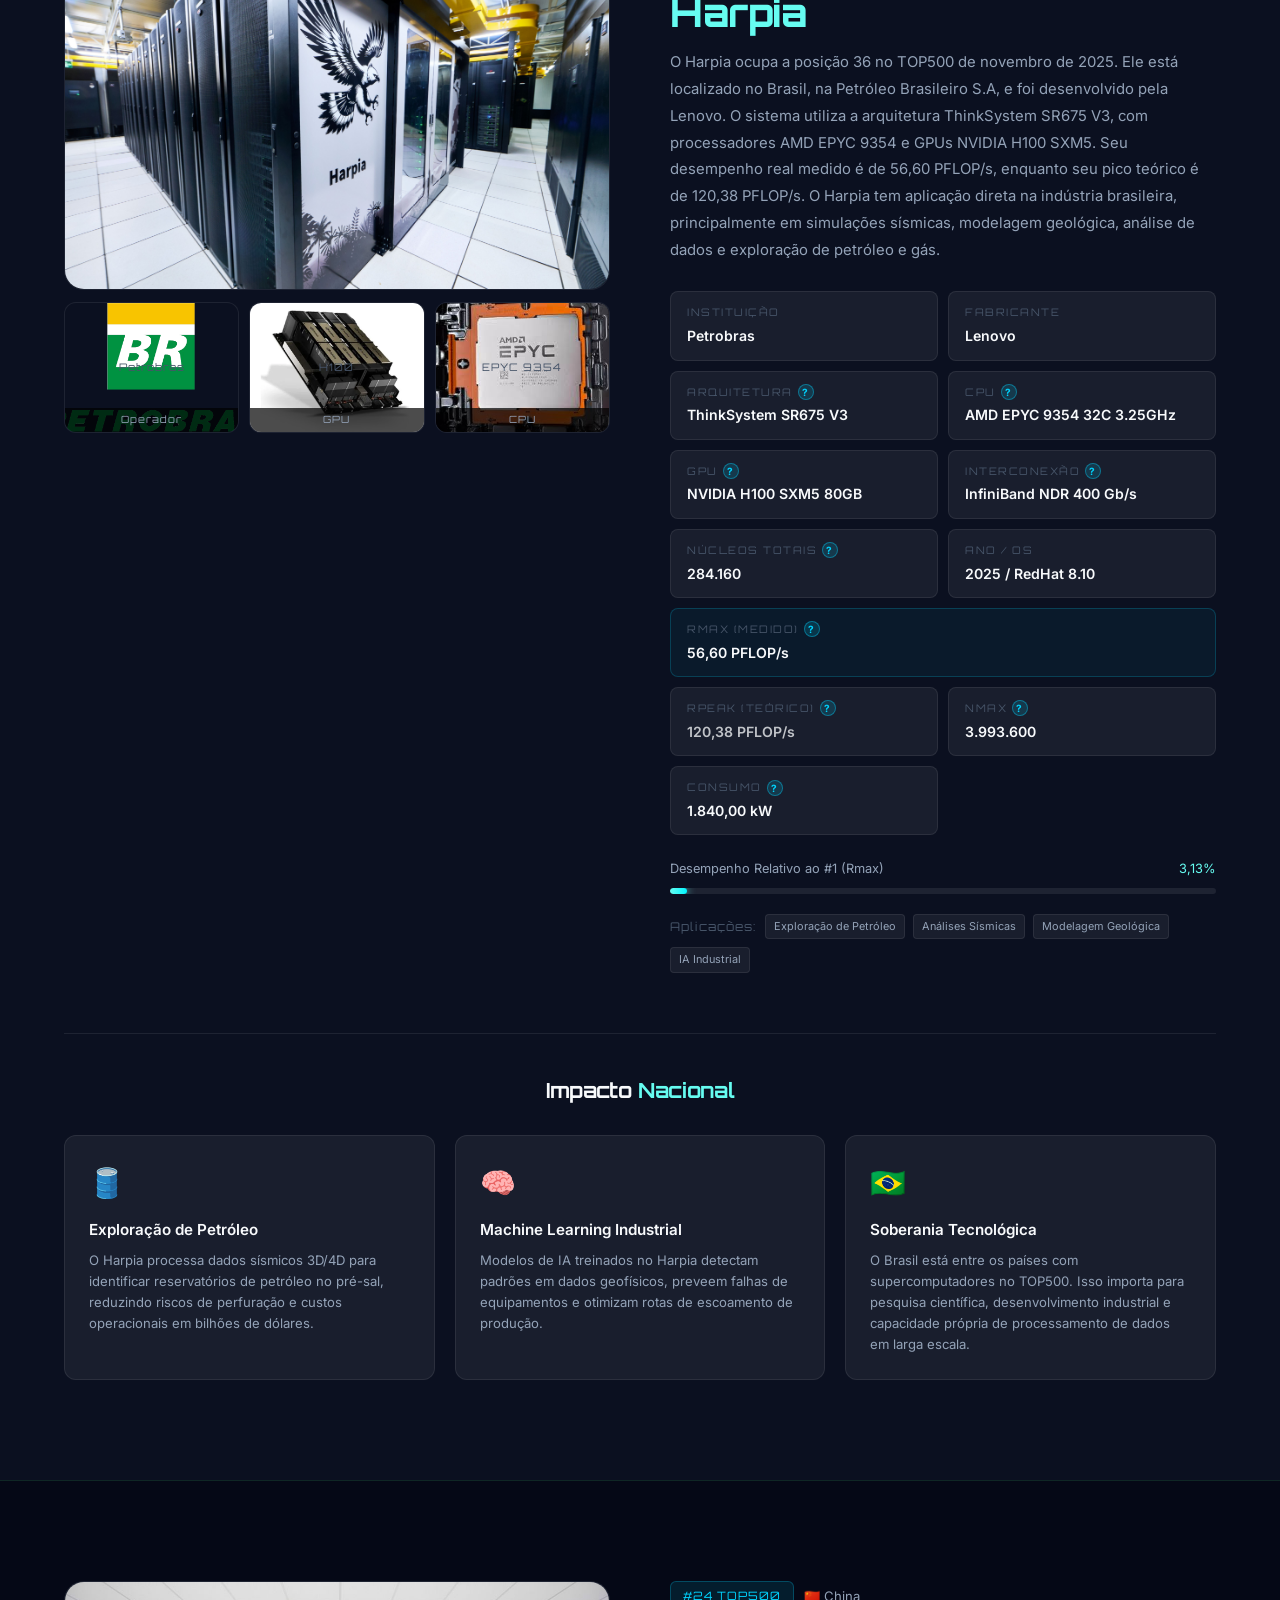
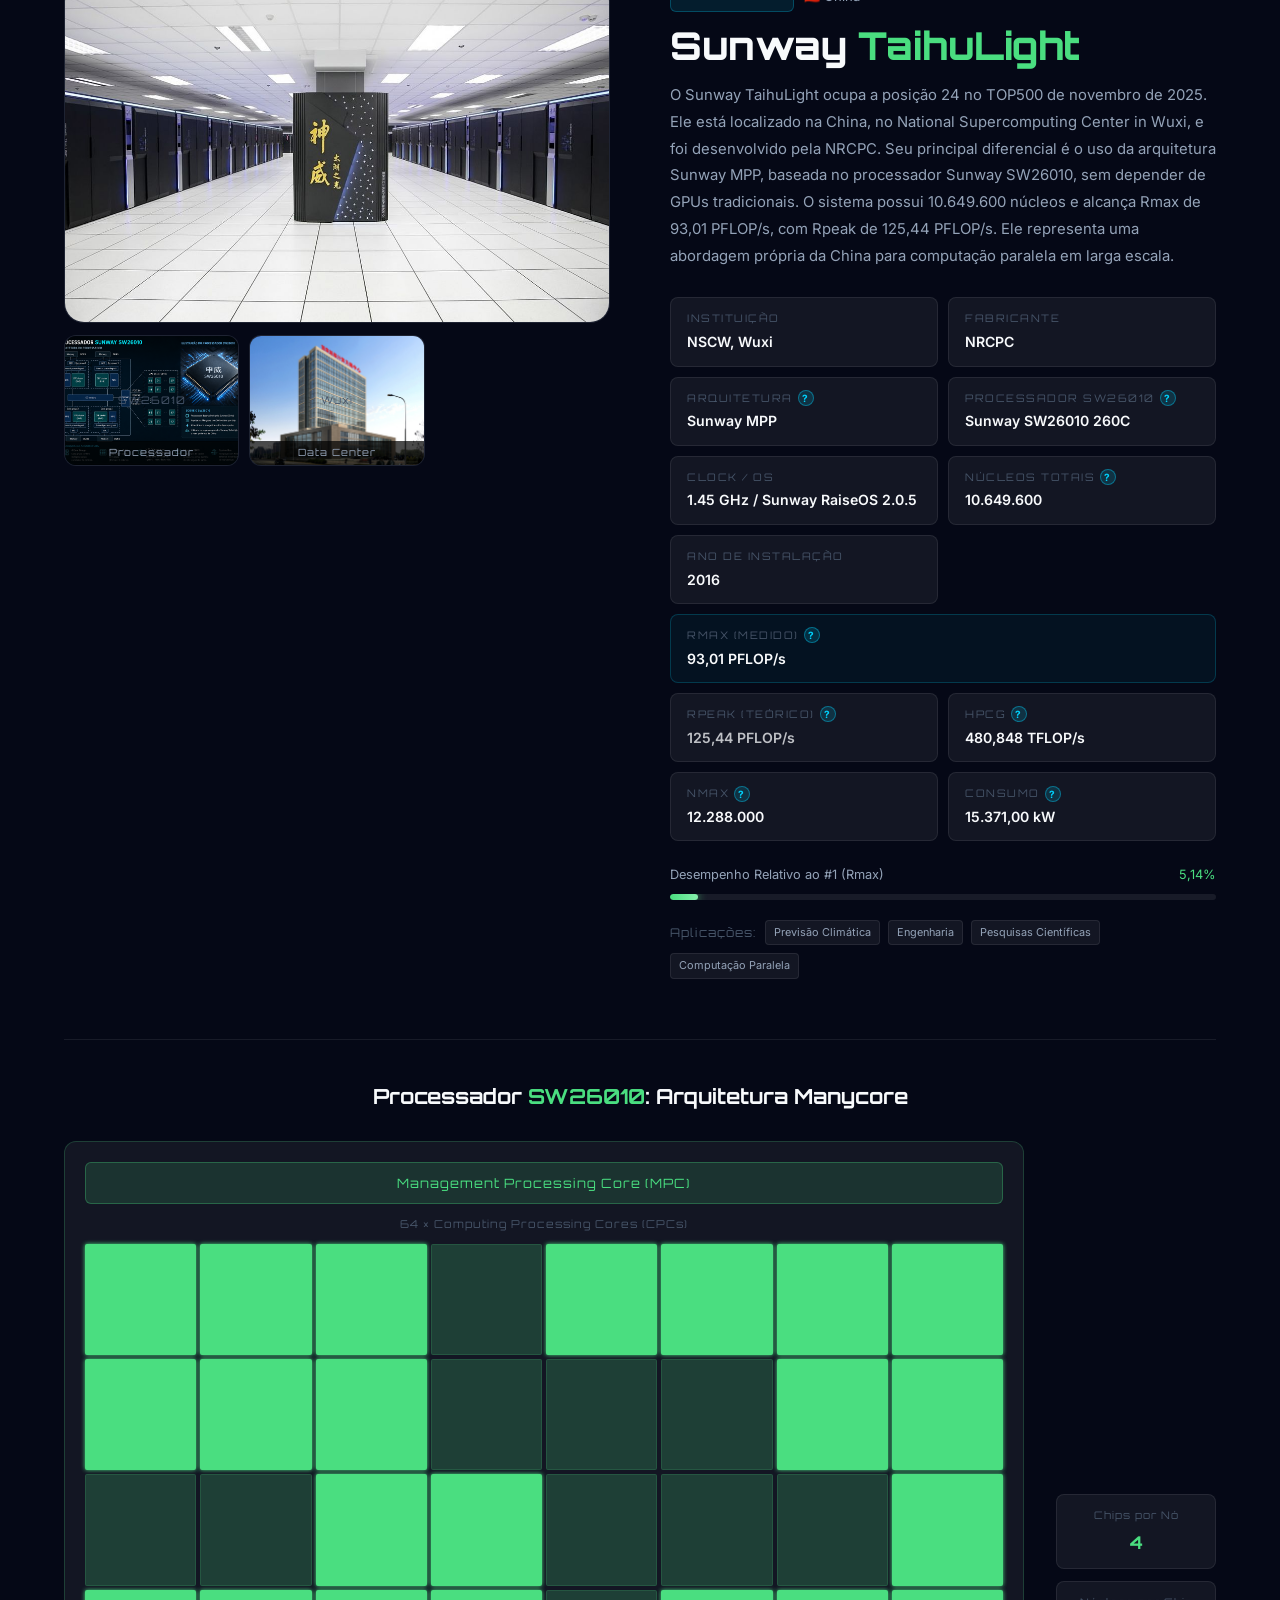
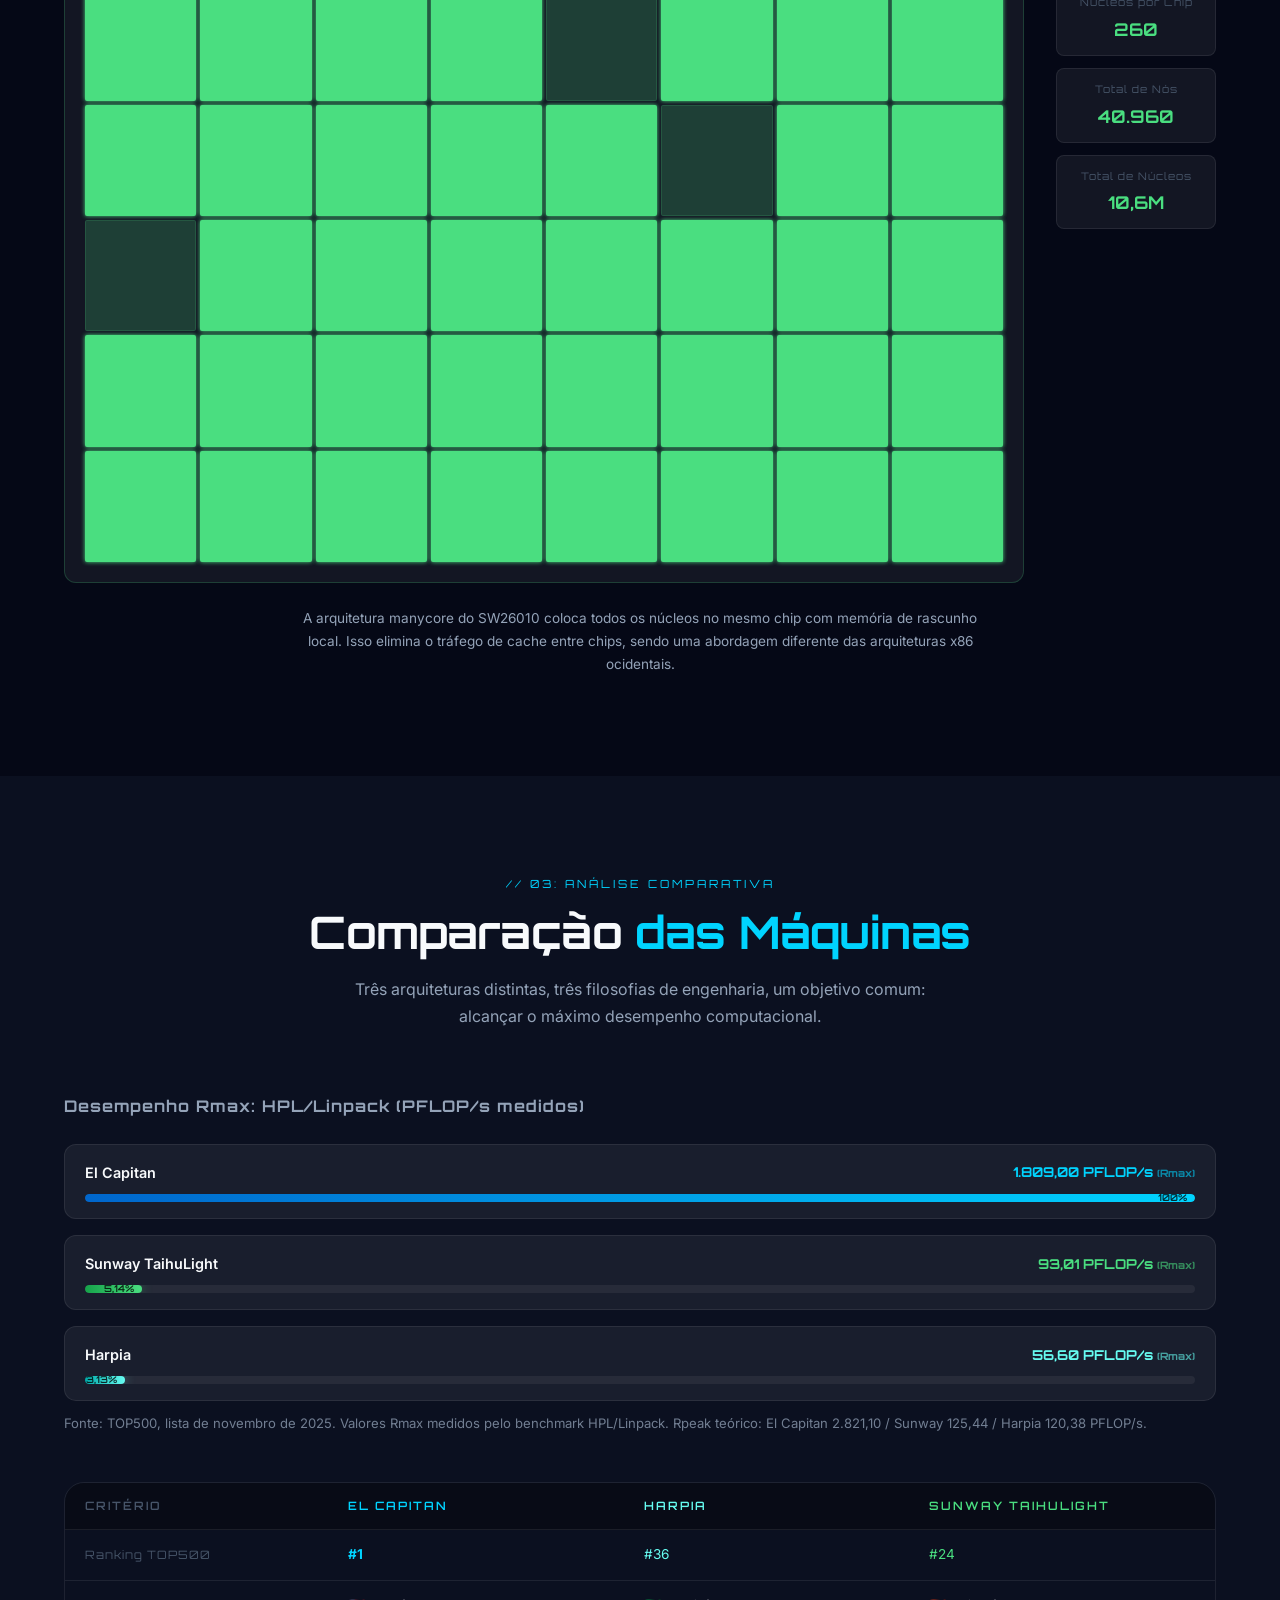
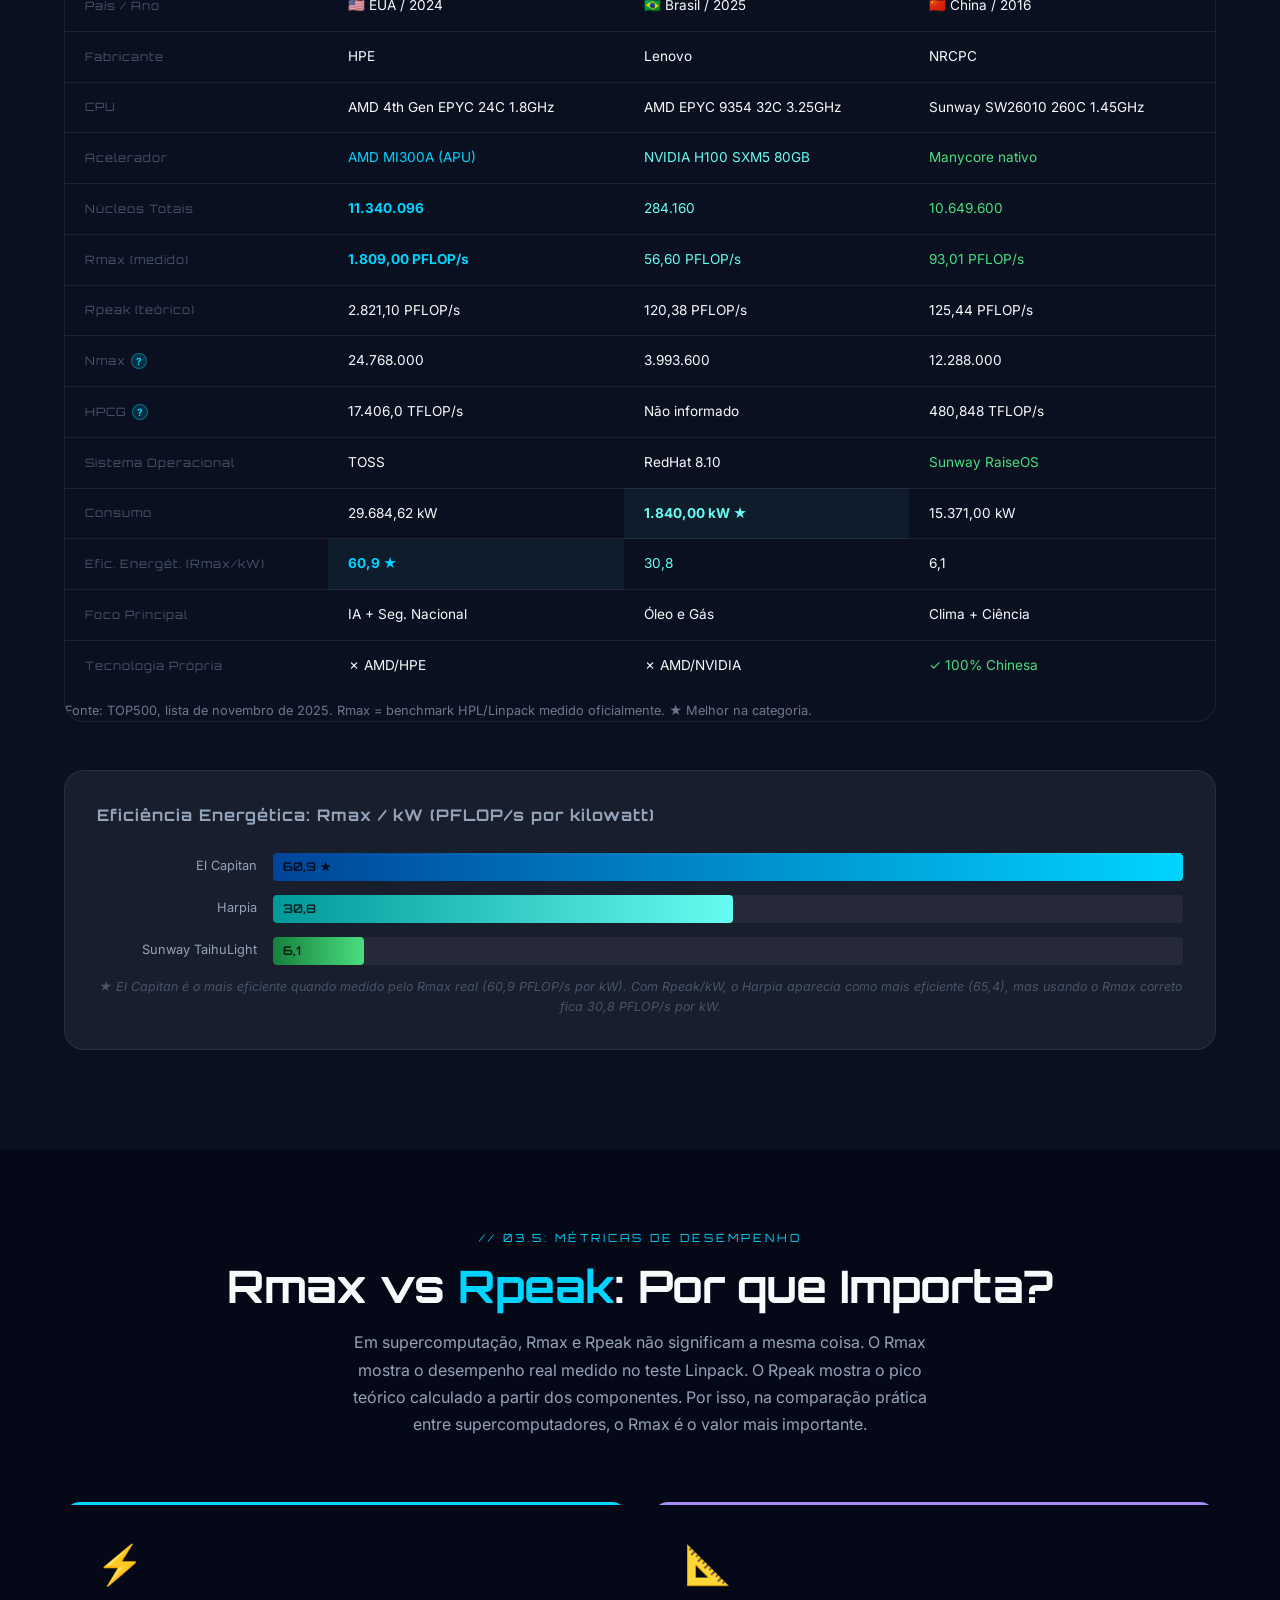
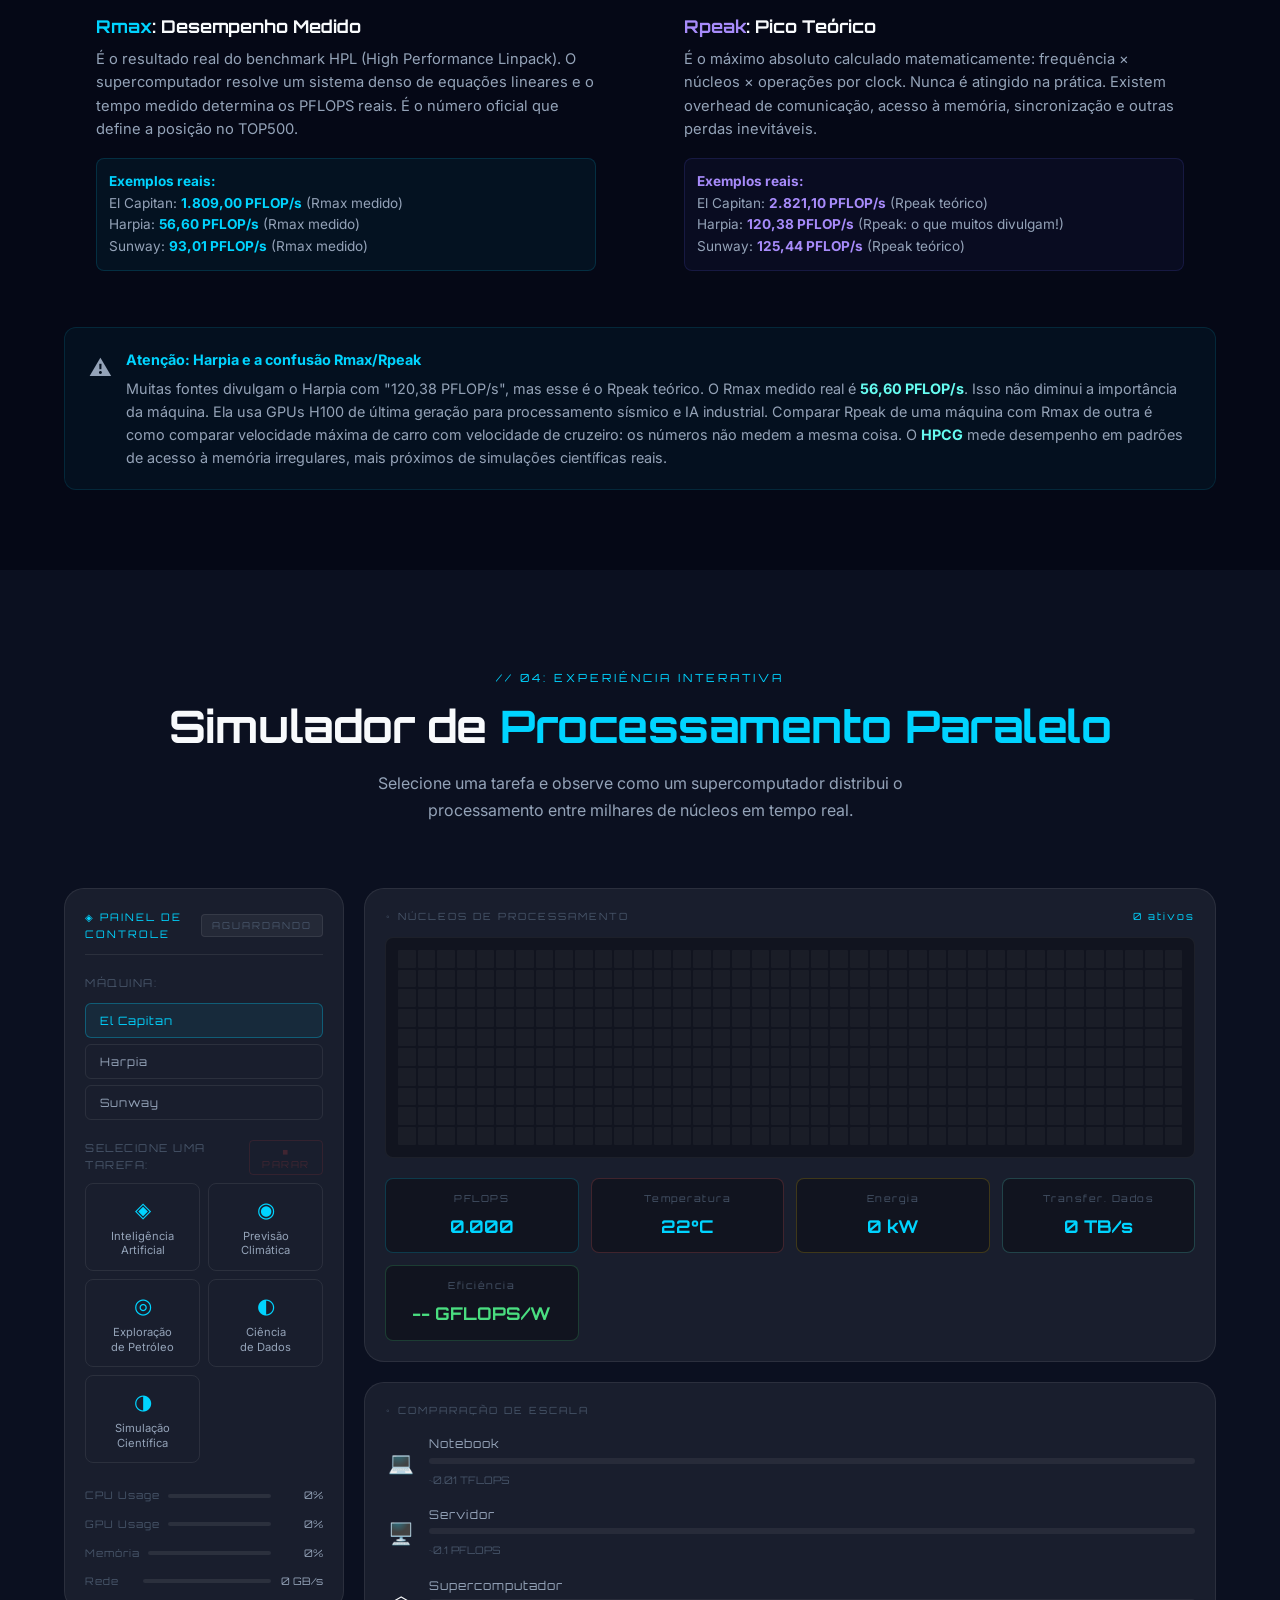
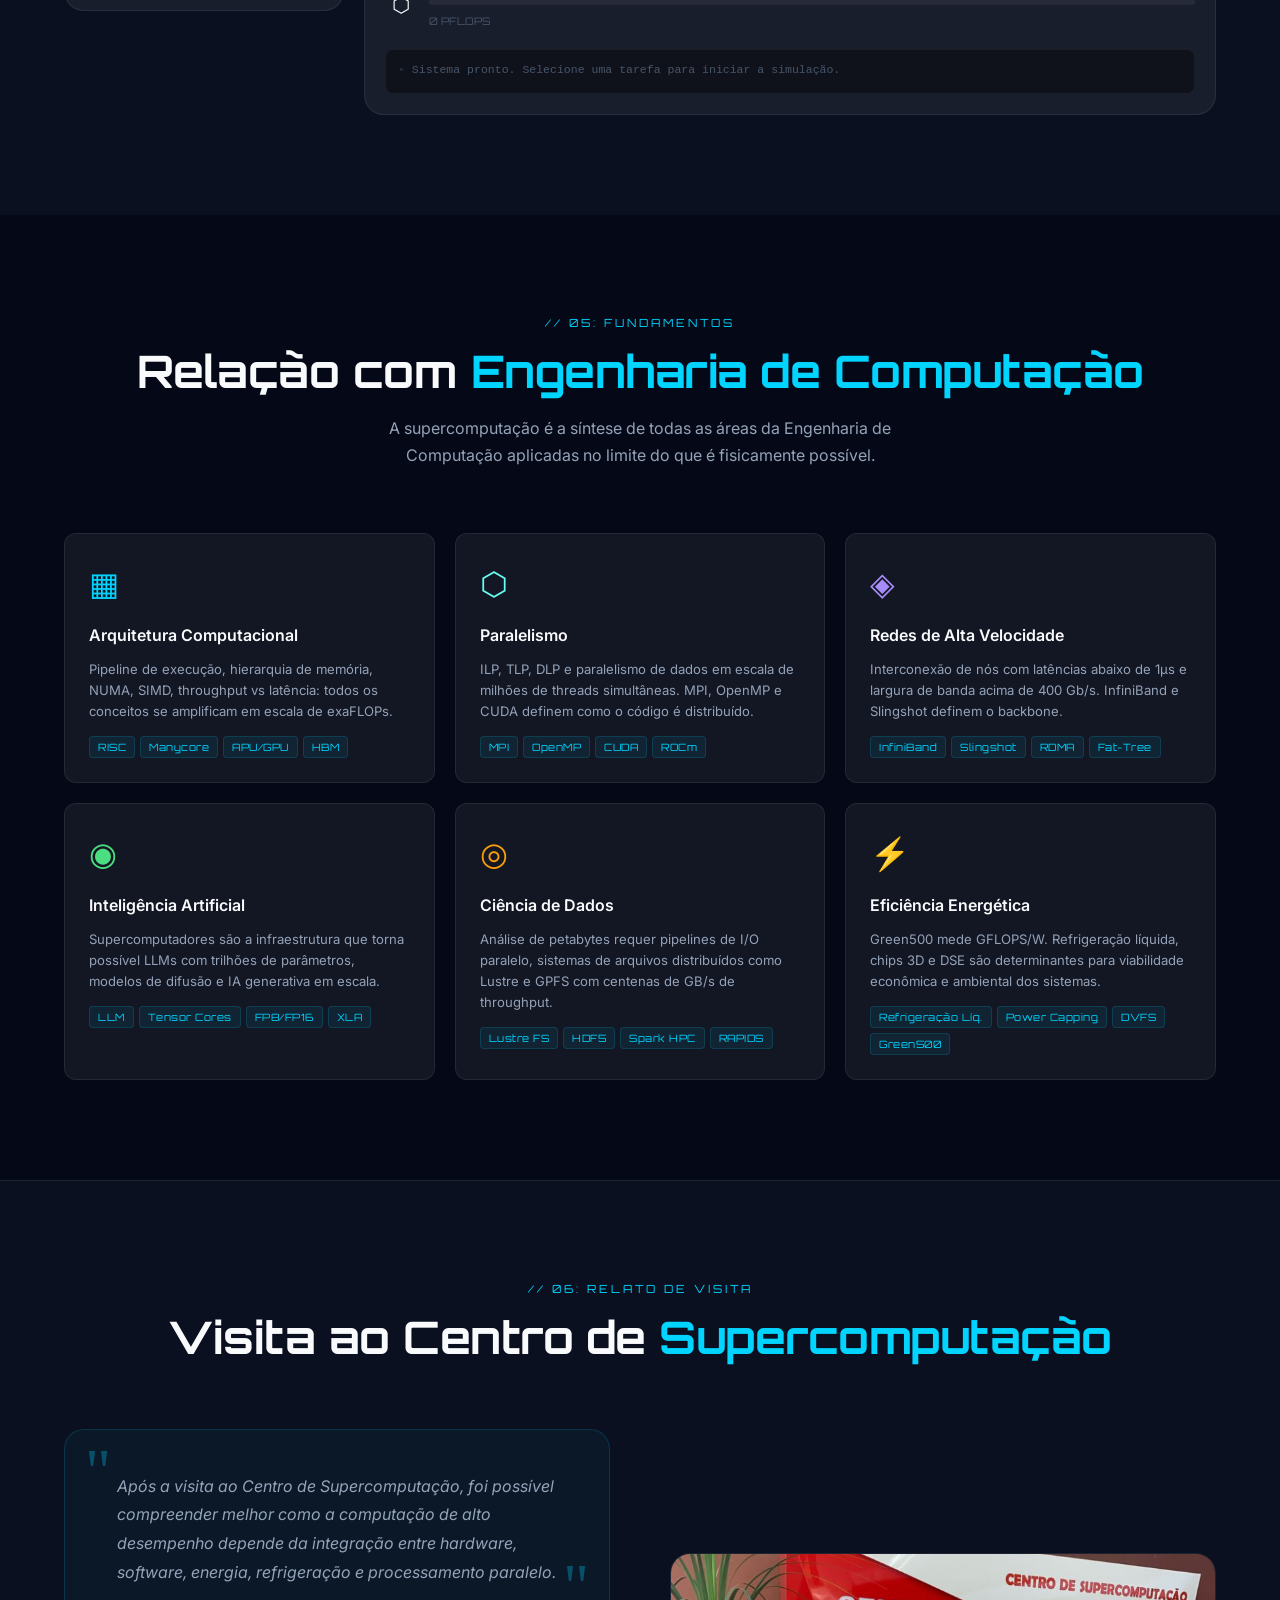
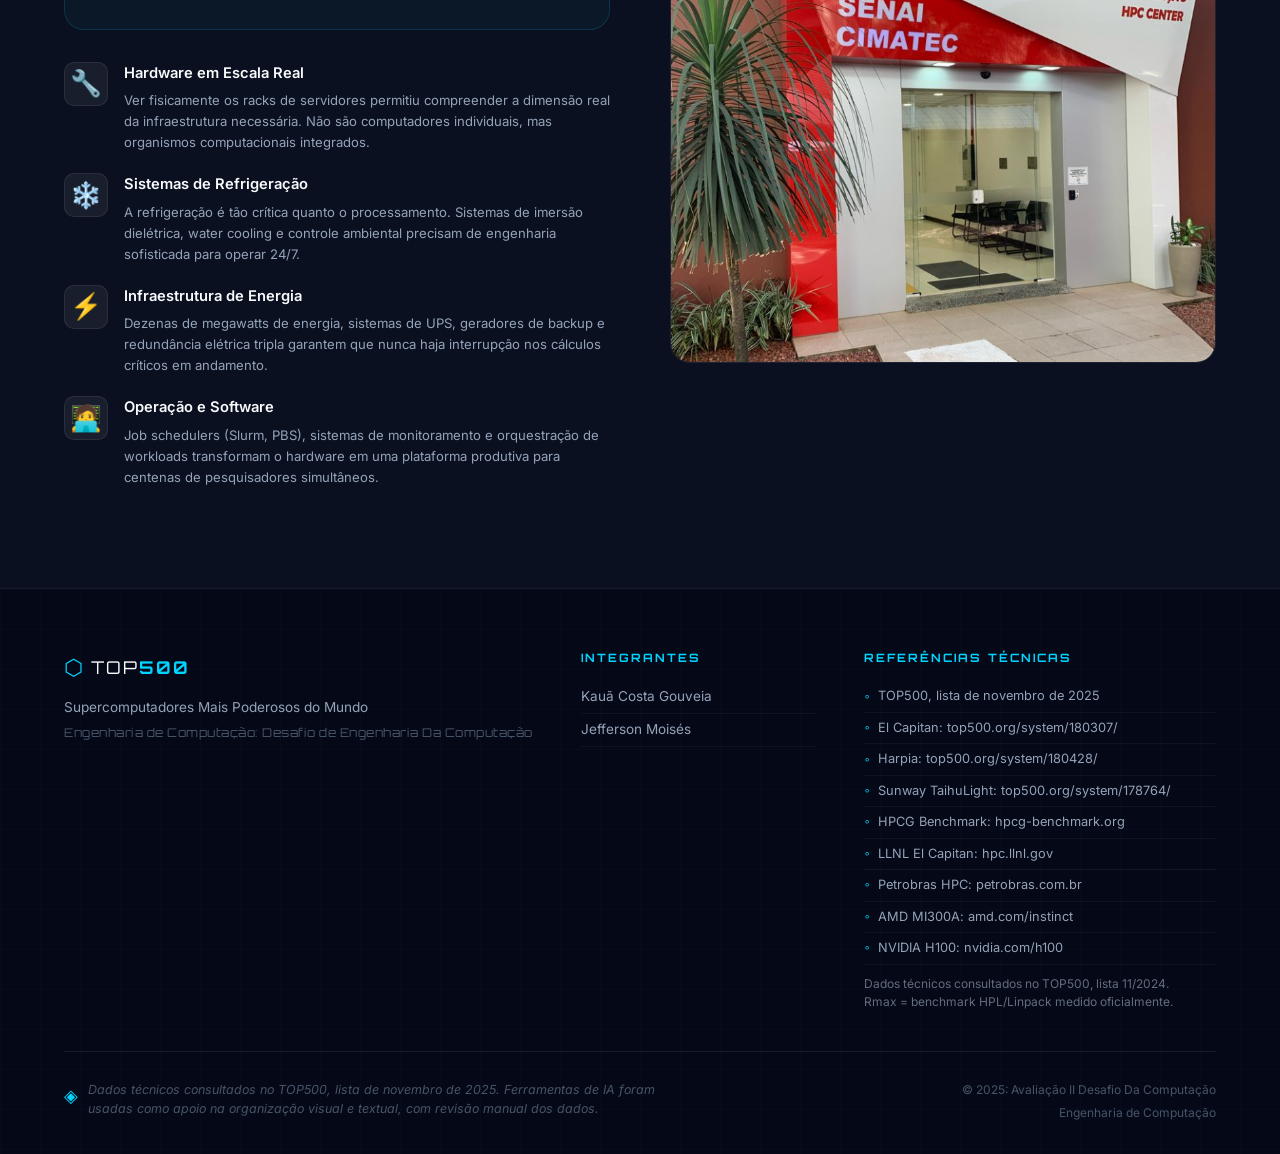
==== commit 29f0d52e: "feat: simulator improvements — stop button, sparkline, efficiency card, time comparison - Add stop/r" ====
--- a/index.html
+++ b/index.html
@@ -1389,7 +1389,10 @@
                     </div>
 
                     <div class="sim-tasks">
-                        <label class="sim-label">Selecione uma Tarefa:</label>
+                        <div class="sim-tasks-header">
+                            <label class="sim-label">Selecione uma Tarefa:</label>
+                            <button class="sim-stop-btn" id="sim-stop-btn" disabled>■ PARAR</button>
+                        </div>
                         <div class="sim-task-grid">
                             <button class="sim-task-btn" data-task="ia" data-icon="◈">
                                 <span class="stb-icon">◈</span>
@@ -1479,6 +1482,10 @@
                             <span class="sdm-label">Transfer. Dados</span>
                             <span class="sdm-value" id="sdm-data">0 TB/s</span>
                         </div>
+                        <div class="sdm-card sdm-efficiency">
+                            <span class="sdm-label">Eficiência</span>
+                            <span class="sdm-value" id="sdm-efficiency">-- GFLOPS/W</span>
+                        </div>
                     </div>
                 </div>
 
--- a/style.css
+++ b/style.css
@@ -2128,10 +2128,63 @@
     transition: color 0.3s ease;
 }
 
-.sdm-pflops { border-color: rgba(0, 212, 255, 0.2); }
-.sdm-temp   { border-color: rgba(255, 100, 100, 0.2); }
-.sdm-power  { border-color: rgba(250, 200, 0, 0.2); }
-.sdm-data   { border-color: rgba(102, 252, 241, 0.2); }
+.sdm-pflops     { border-color: rgba(0, 212, 255, 0.2); }
+.sdm-temp       { border-color: rgba(255, 100, 100, 0.2); }
+.sdm-power      { border-color: rgba(250, 200, 0, 0.2); }
+.sdm-data       { border-color: rgba(102, 252, 241, 0.2); }
+.sdm-efficiency { border-color: rgba(74, 222, 128, 0.2); }
+.sdm-efficiency .sdm-value { color: var(--green); }
+
+/* Sparkline canvas dentro do card PFLOPS */
+.sdm-spark {
+    position: absolute;
+    bottom: 0;
+    left: 0;
+    right: 0;
+    height: 28px;
+    opacity: 0.4;
+    pointer-events: none;
+}
+.sdm-spark canvas {
+    width: 100%;
+    height: 100%;
+    display: block;
+}
+
+/* Cabeçalho de tarefas com botão stop */
+.sim-tasks-header {
+    display: flex;
+    align-items: center;
+    justify-content: space-between;
+    margin-bottom: 8px;
+}
+.sim-tasks-header .sim-label {
+    margin-bottom: 0;
+}
+
+/* Botão PARAR */
+.sim-stop-btn {
+    background: transparent;
+    border: 1px solid rgba(239, 68, 68, 0.4);
+    color: rgba(239, 68, 68, 0.6);
+    font-family: var(--font-display);
+    font-size: 0.6rem;
+    letter-spacing: 1.5px;
+    padding: 4px 10px;
+    border-radius: 4px;
+    cursor: pointer;
+    transition: var(--transition);
+}
+.sim-stop-btn:hover:not(:disabled) {
+    background: rgba(239, 68, 68, 0.12);
+    border-color: #ef4444;
+    color: #ef4444;
+    box-shadow: 0 0 8px rgba(239, 68, 68, 0.3);
+}
+.sim-stop-btn:disabled {
+    opacity: 0.3;
+    cursor: not-allowed;
+}
 
 .temp-indicator {
     position: absolute;
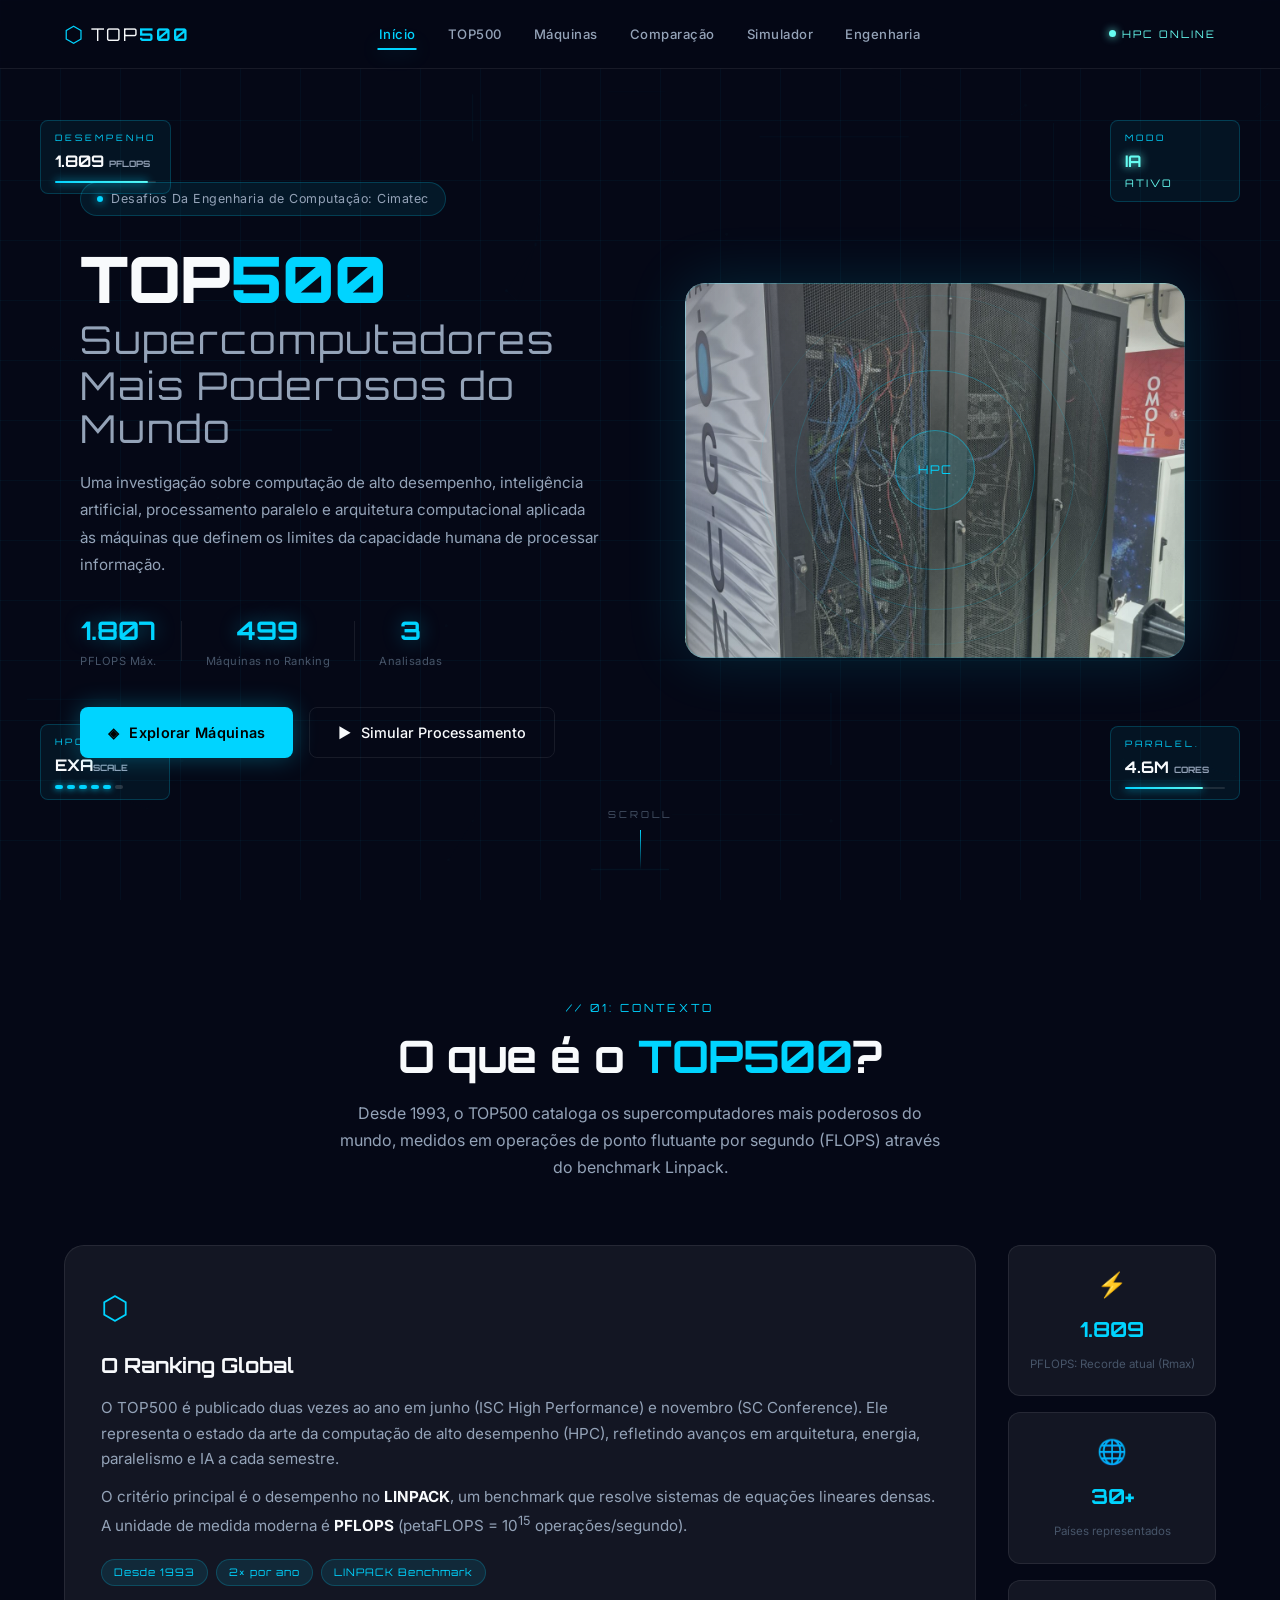
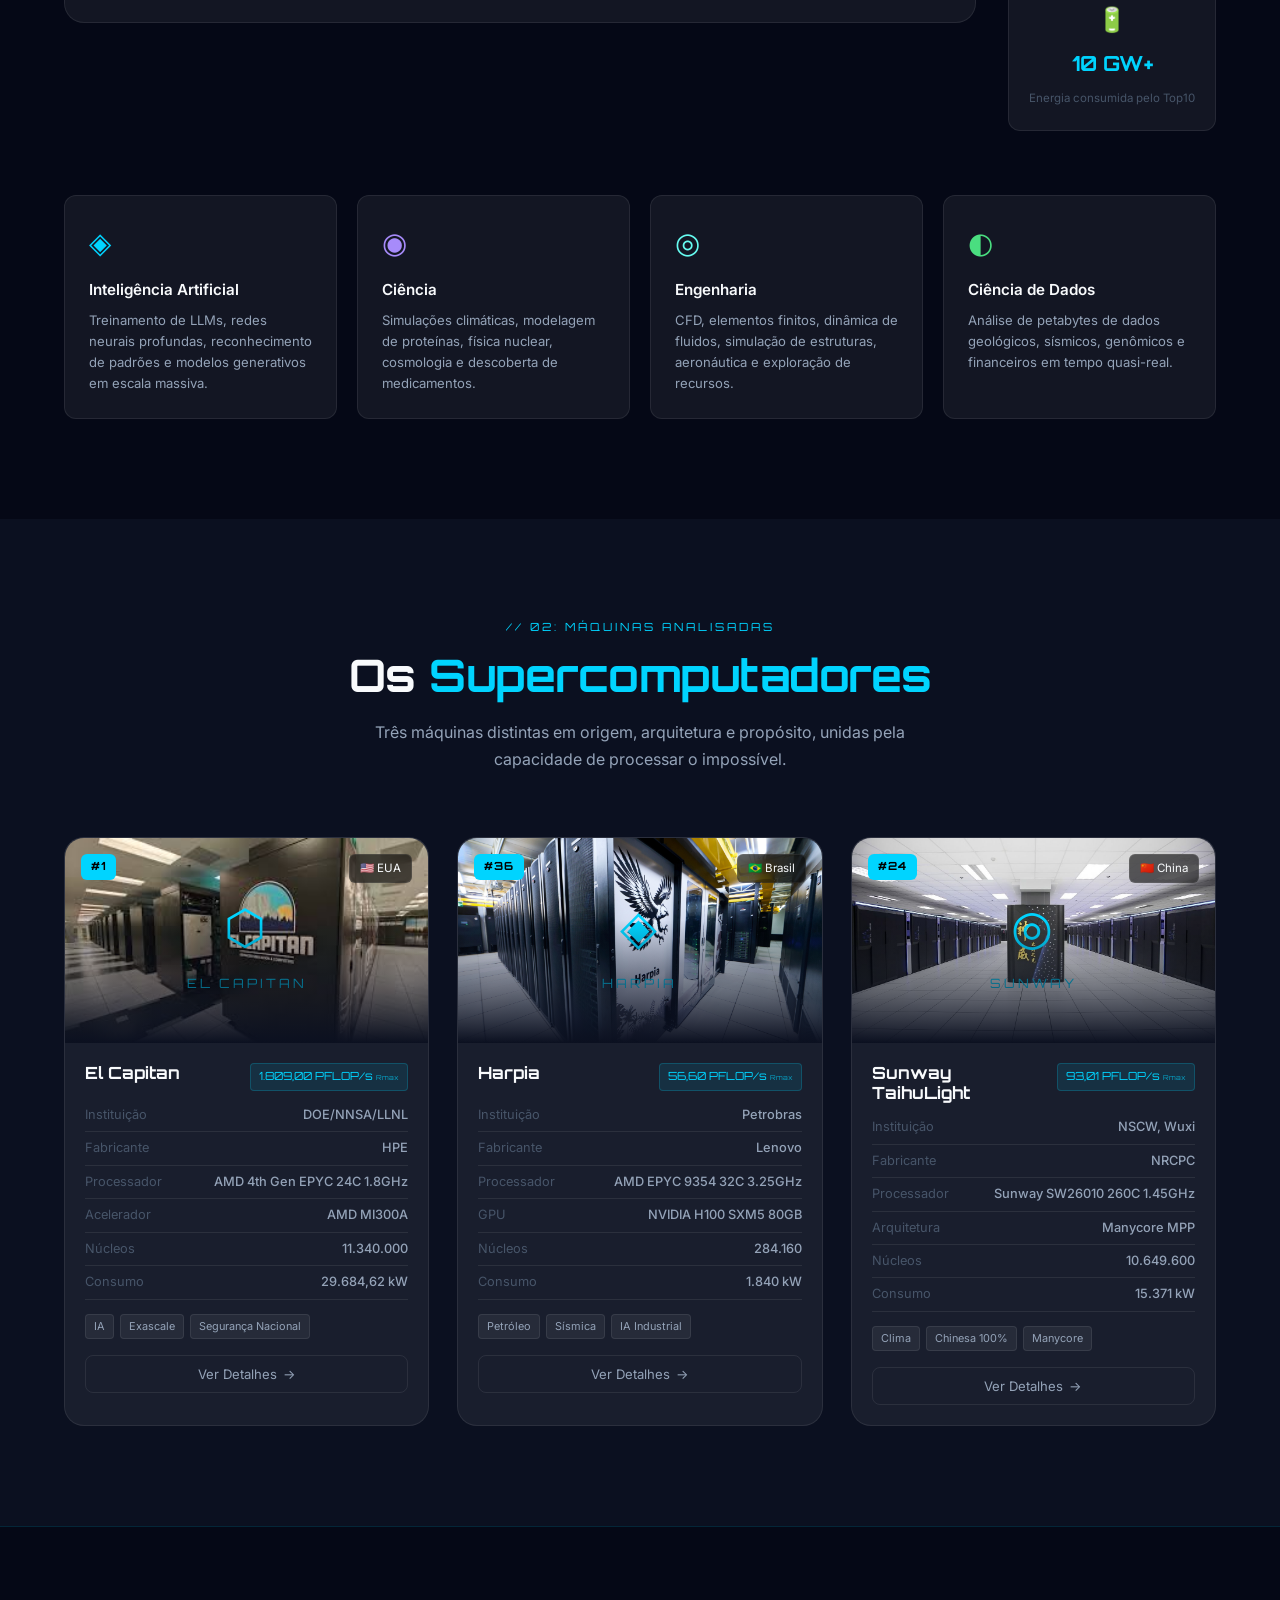
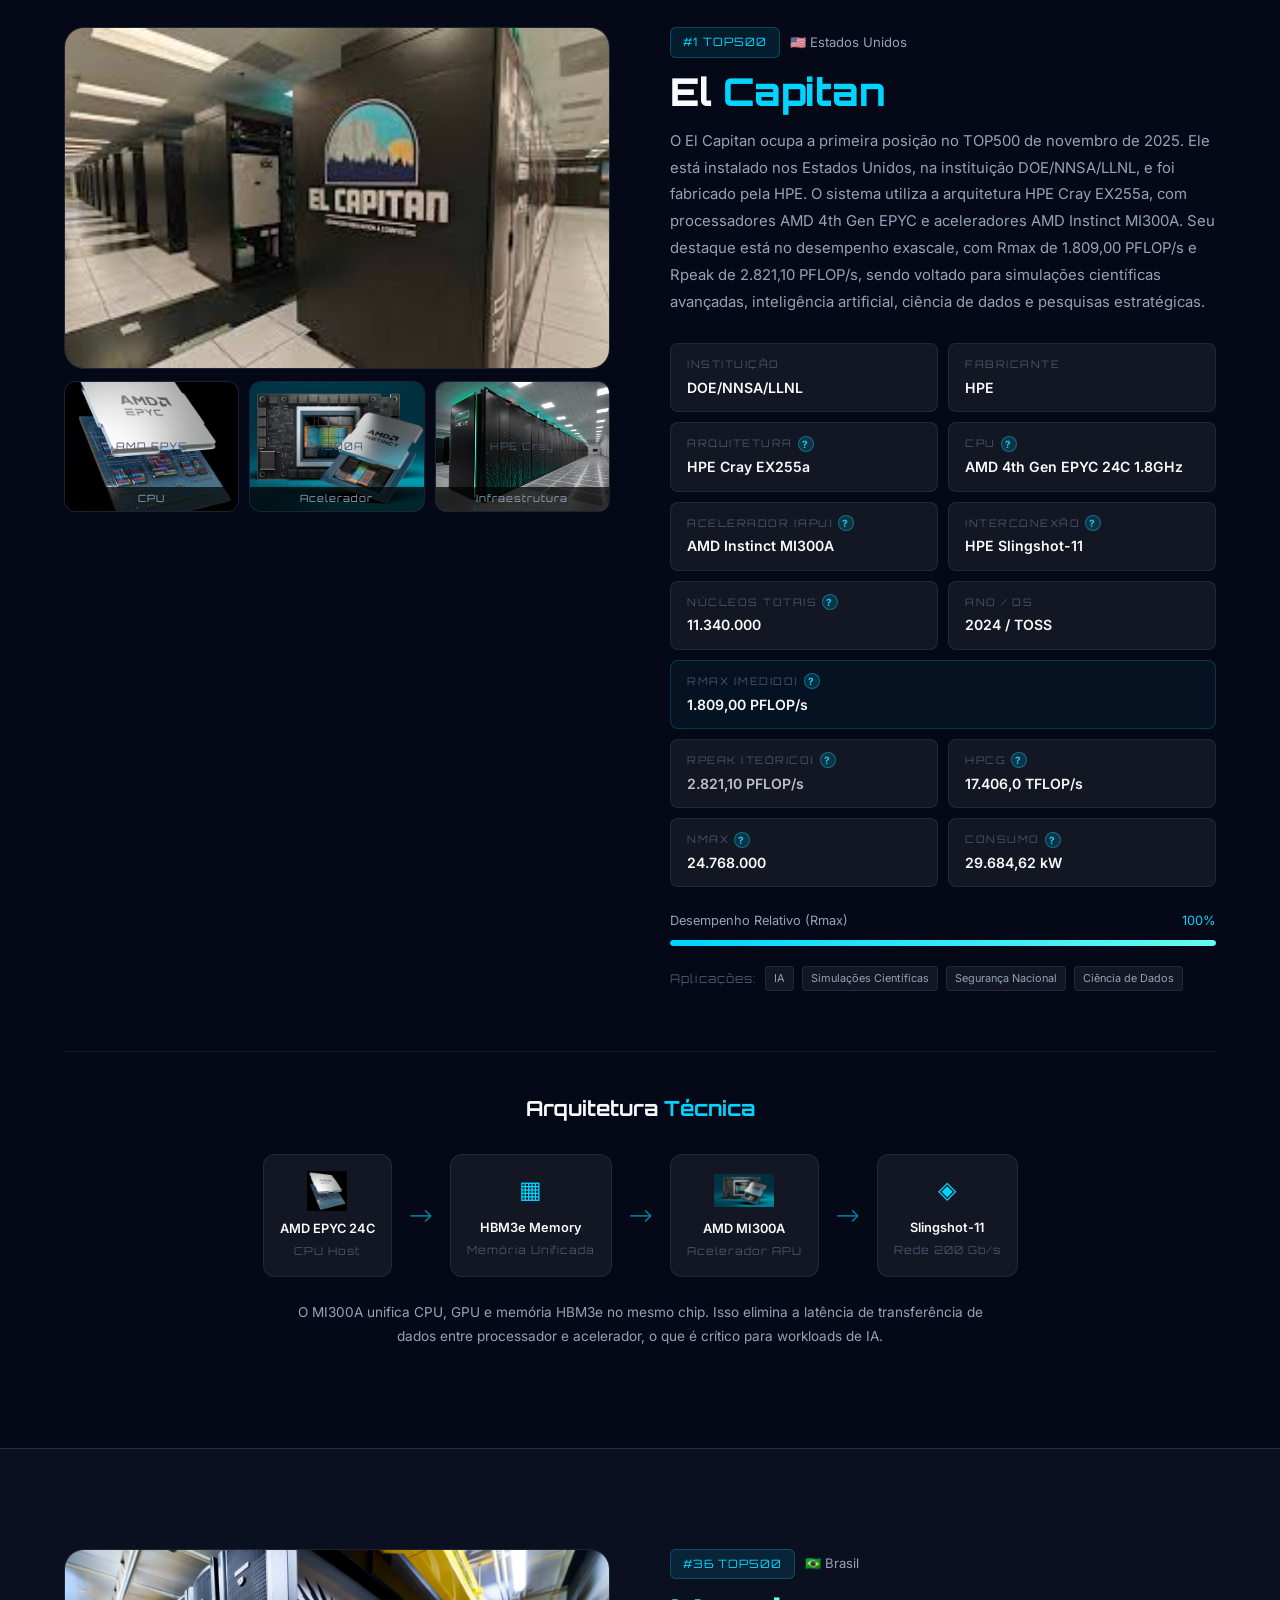
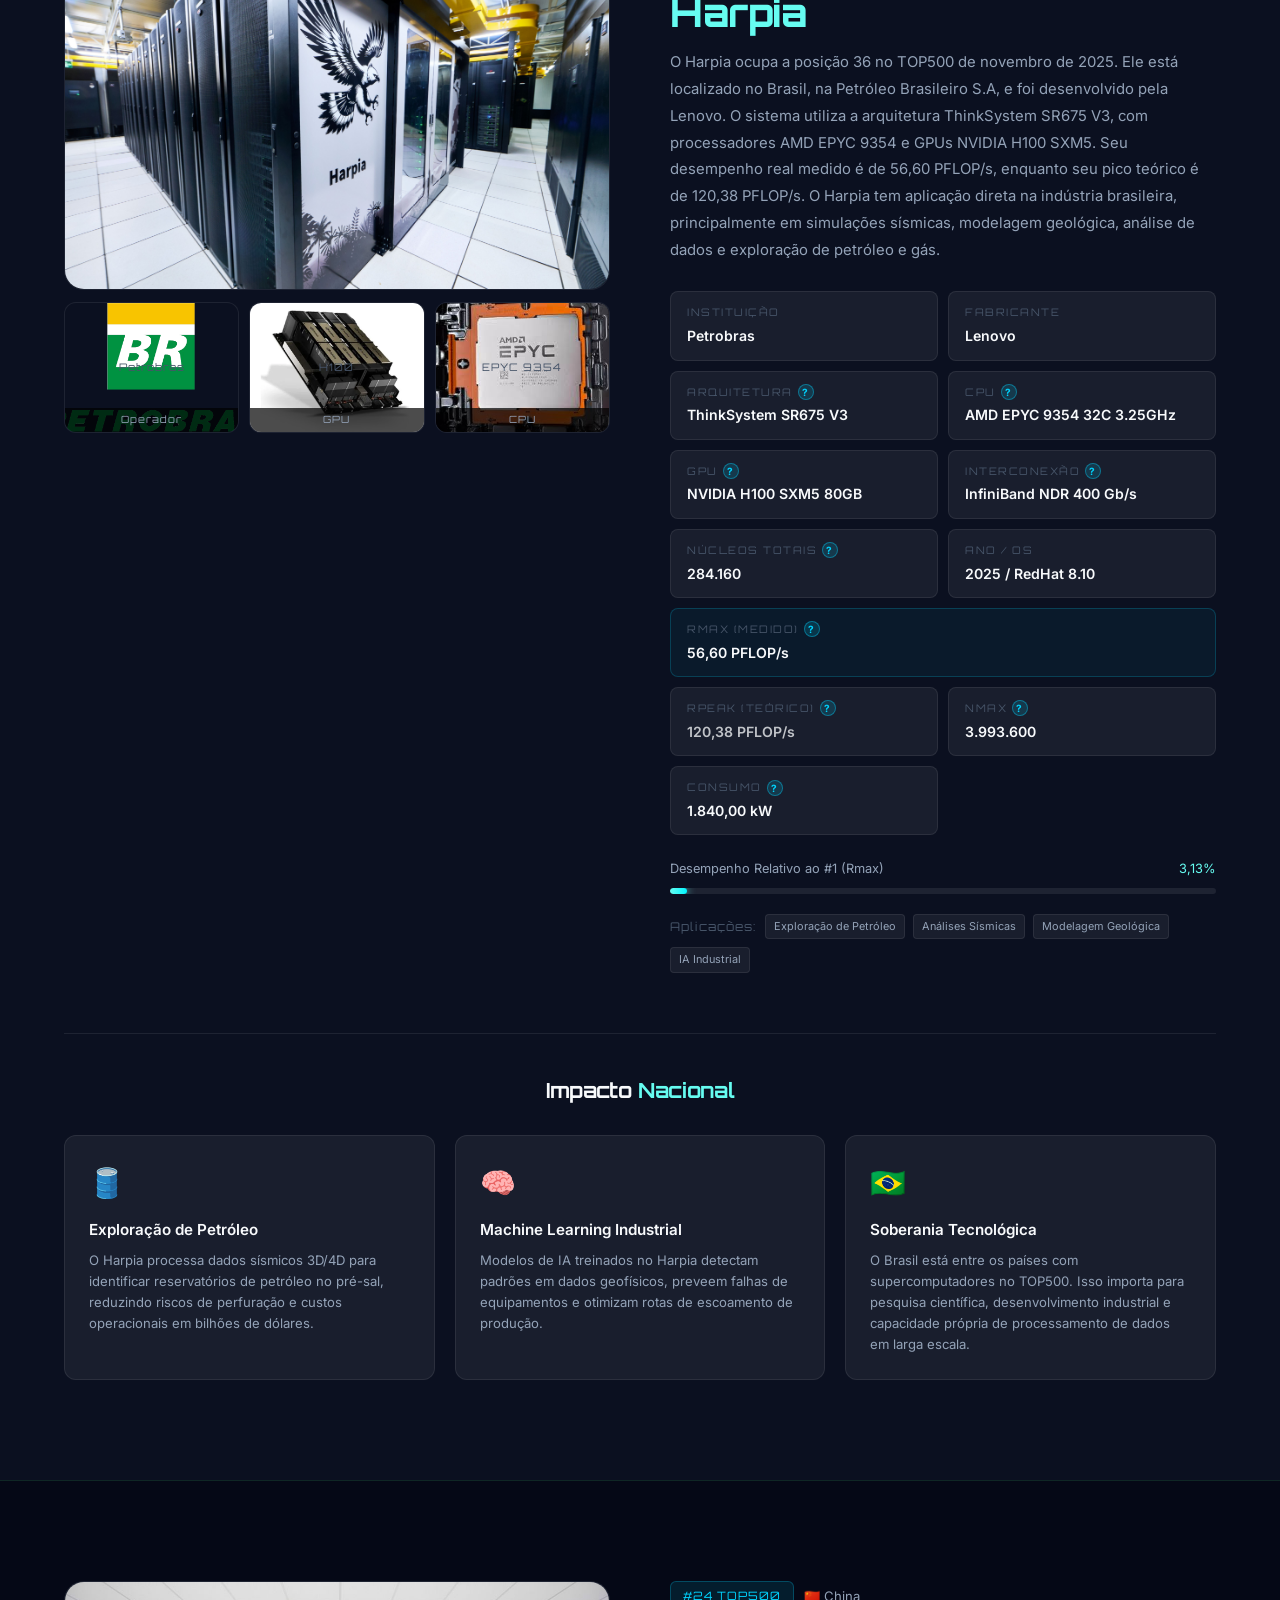
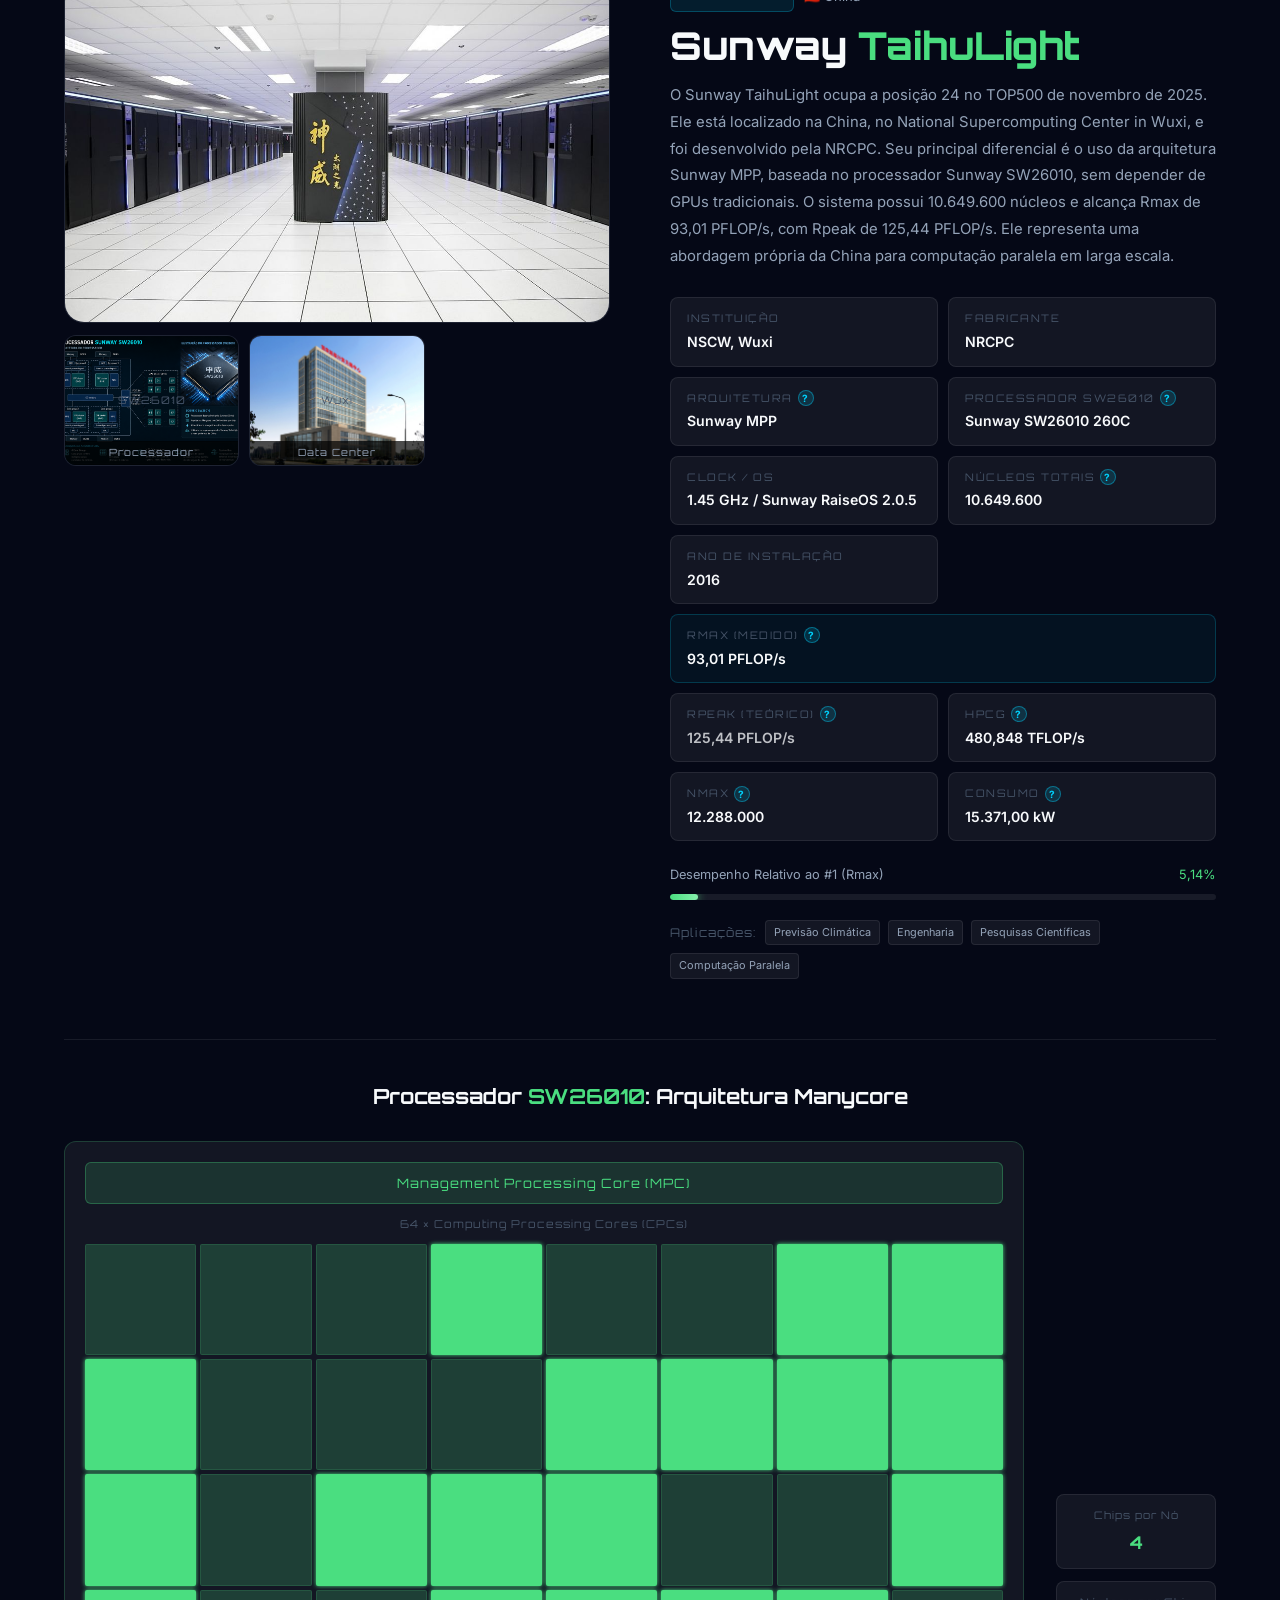
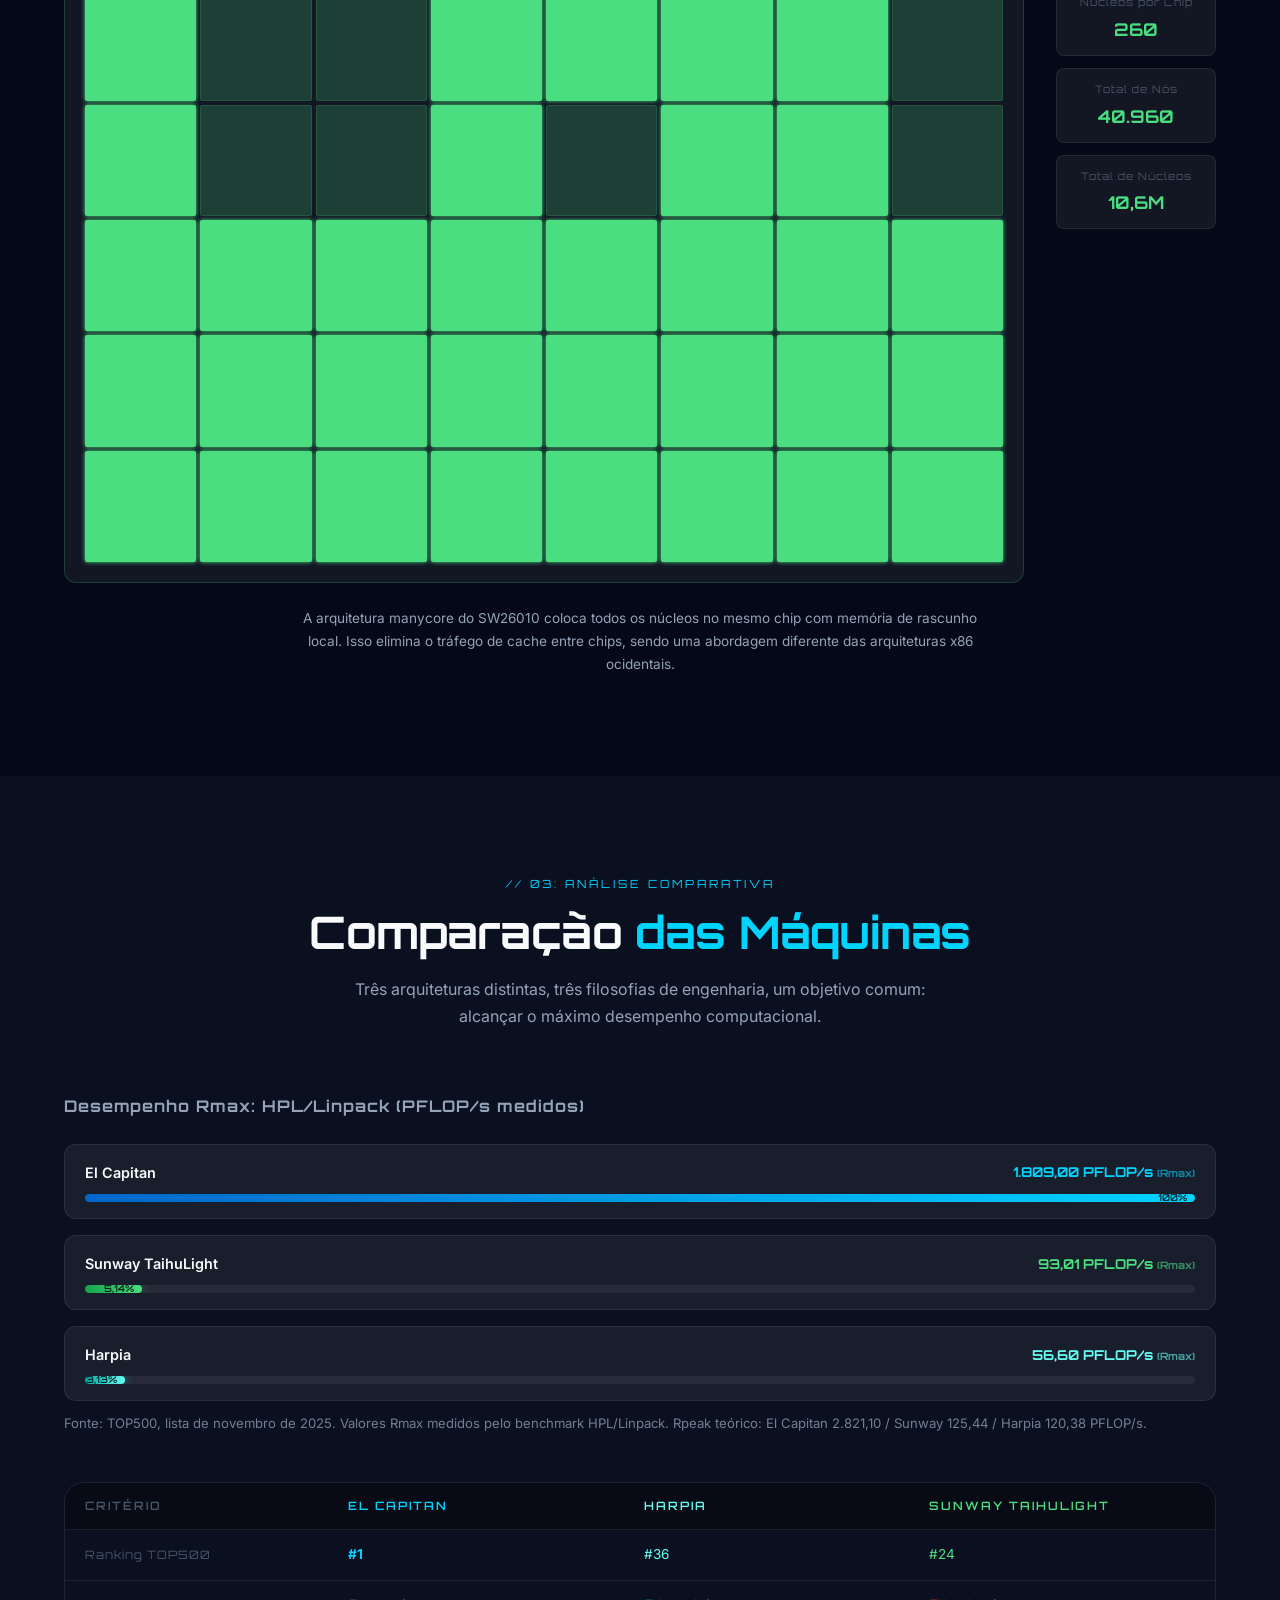
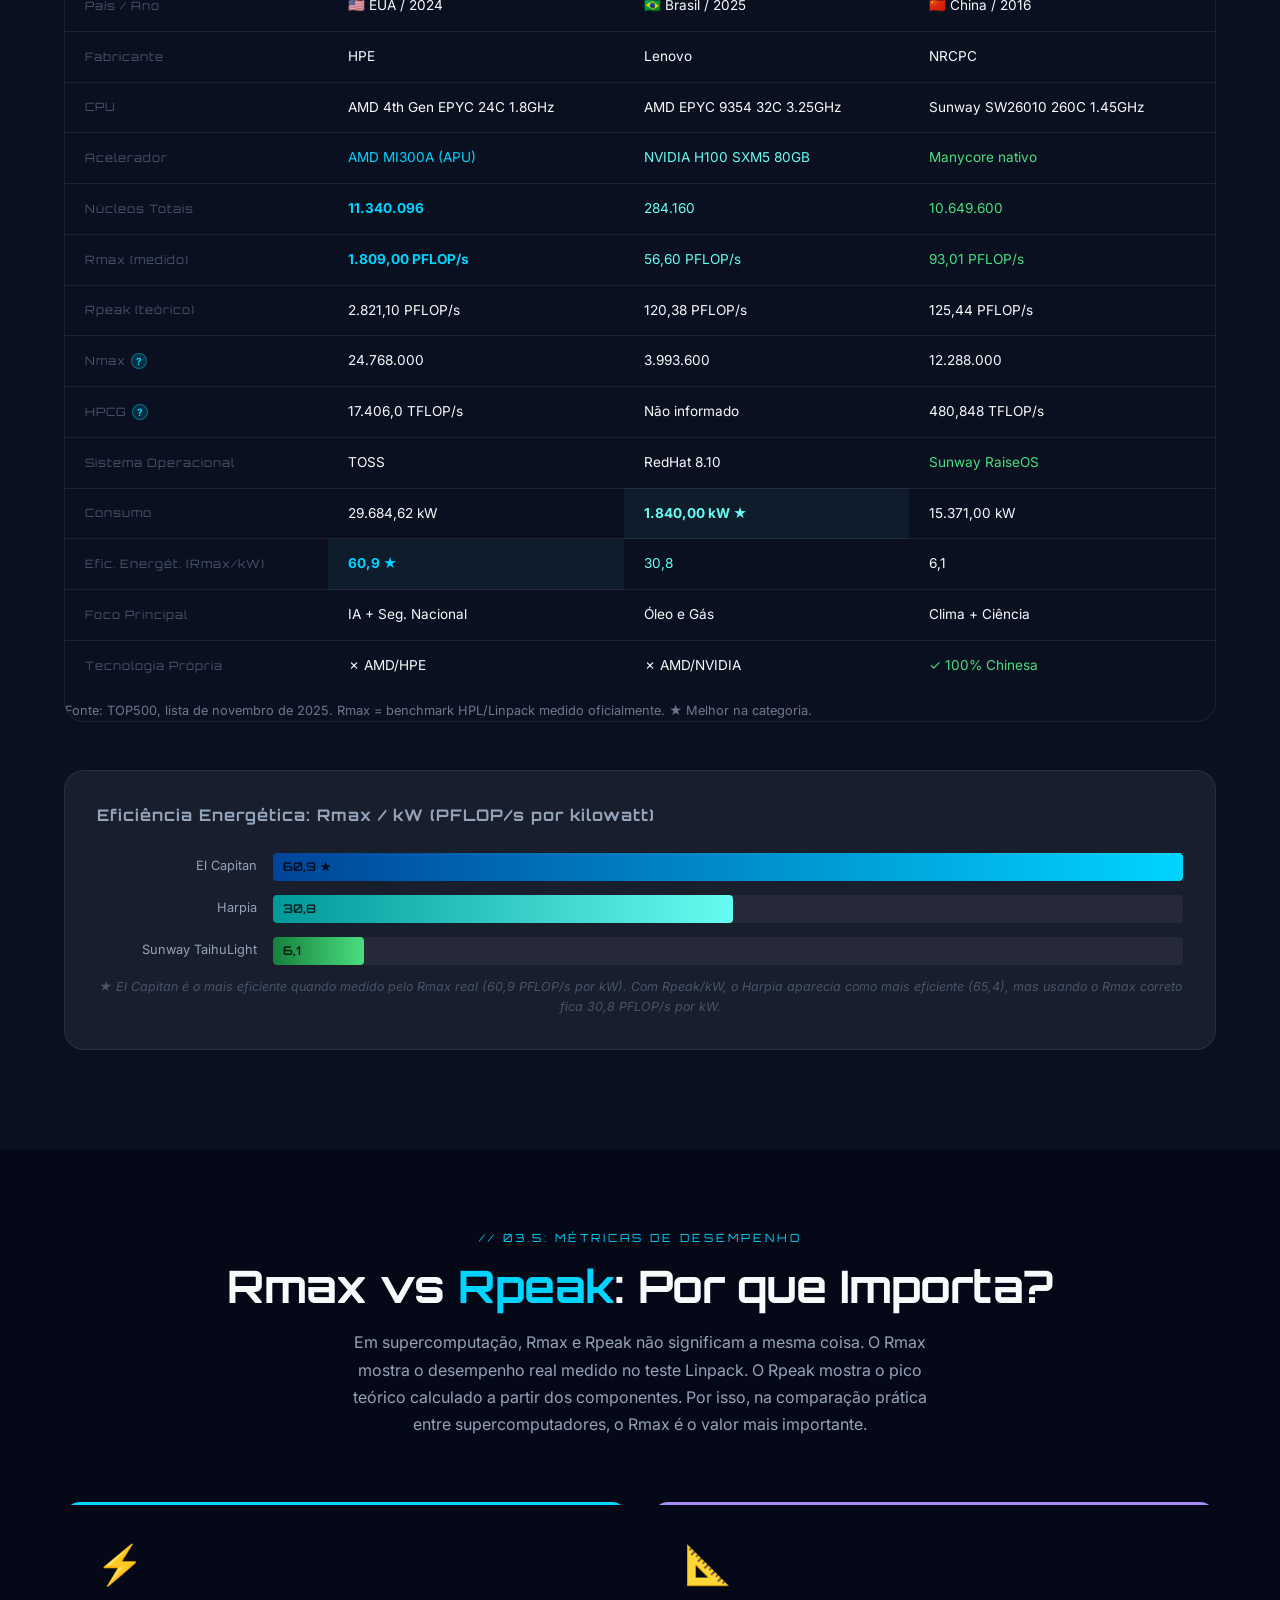
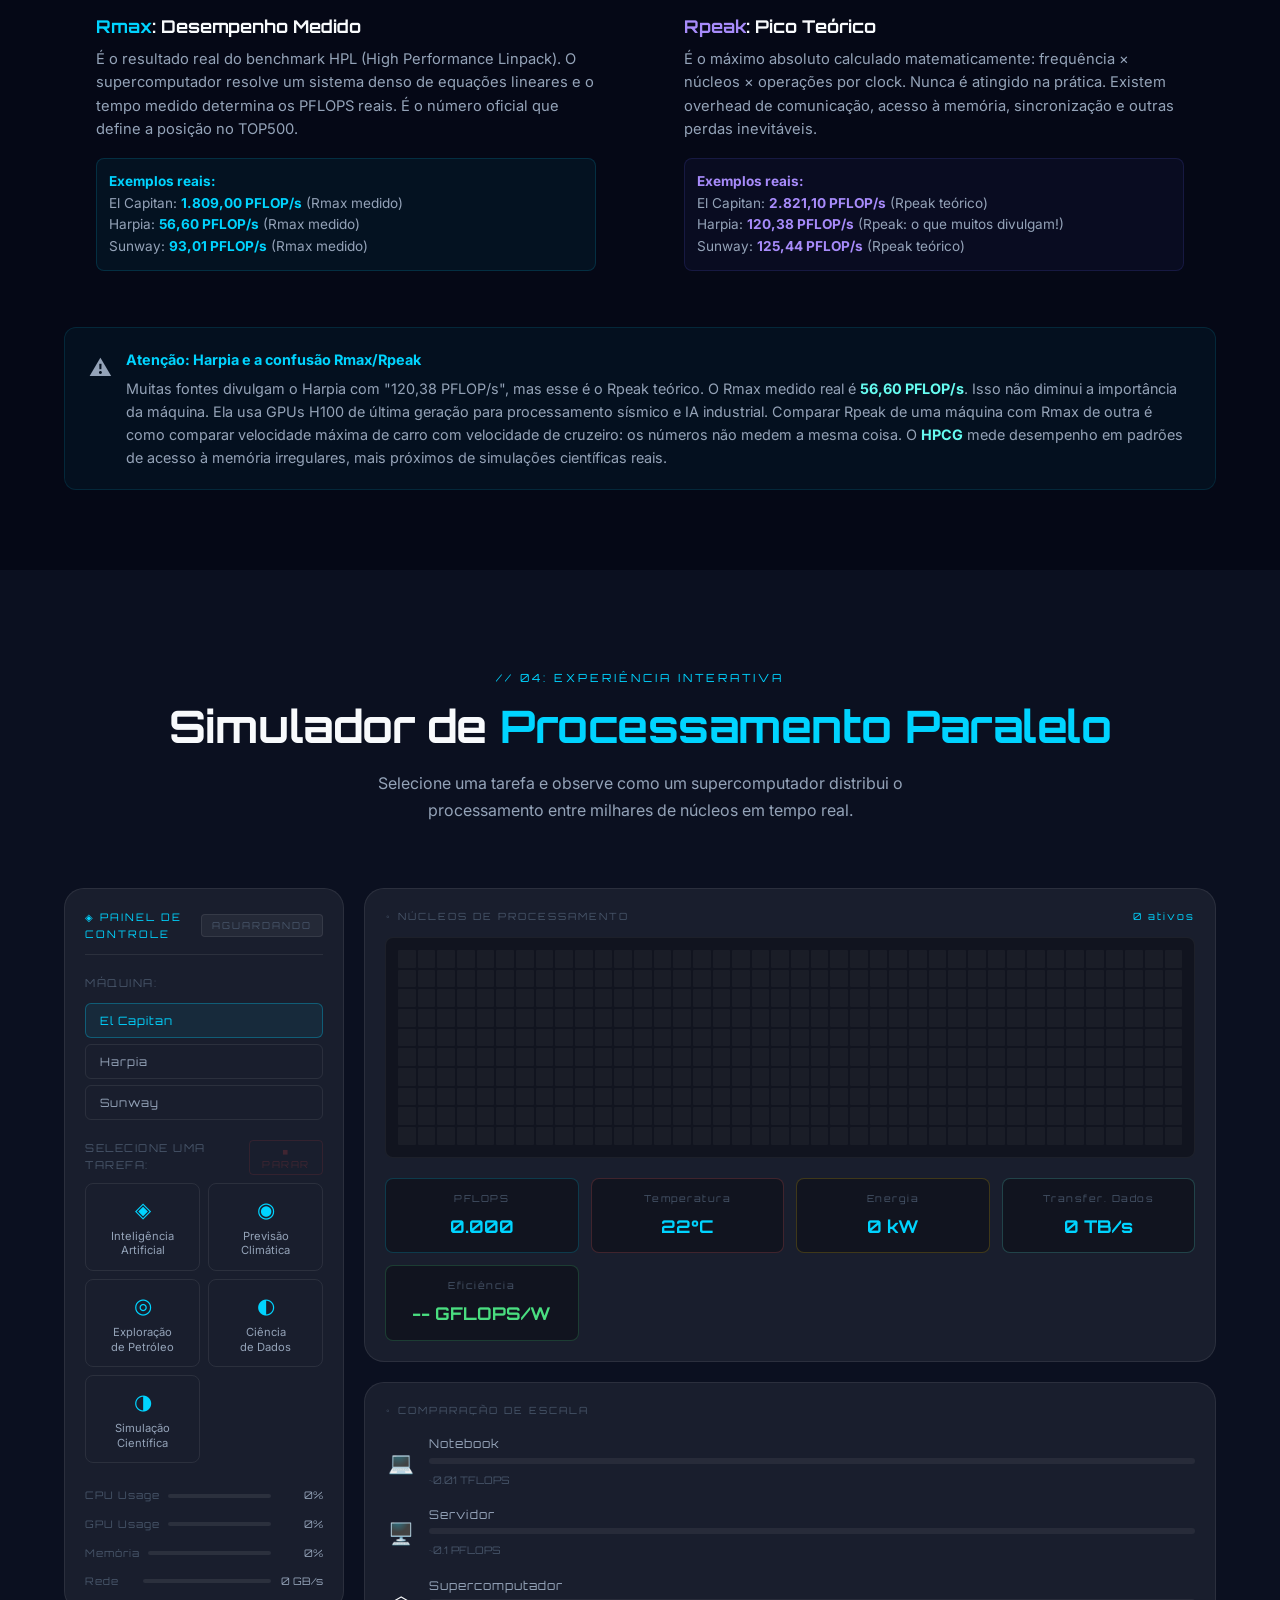
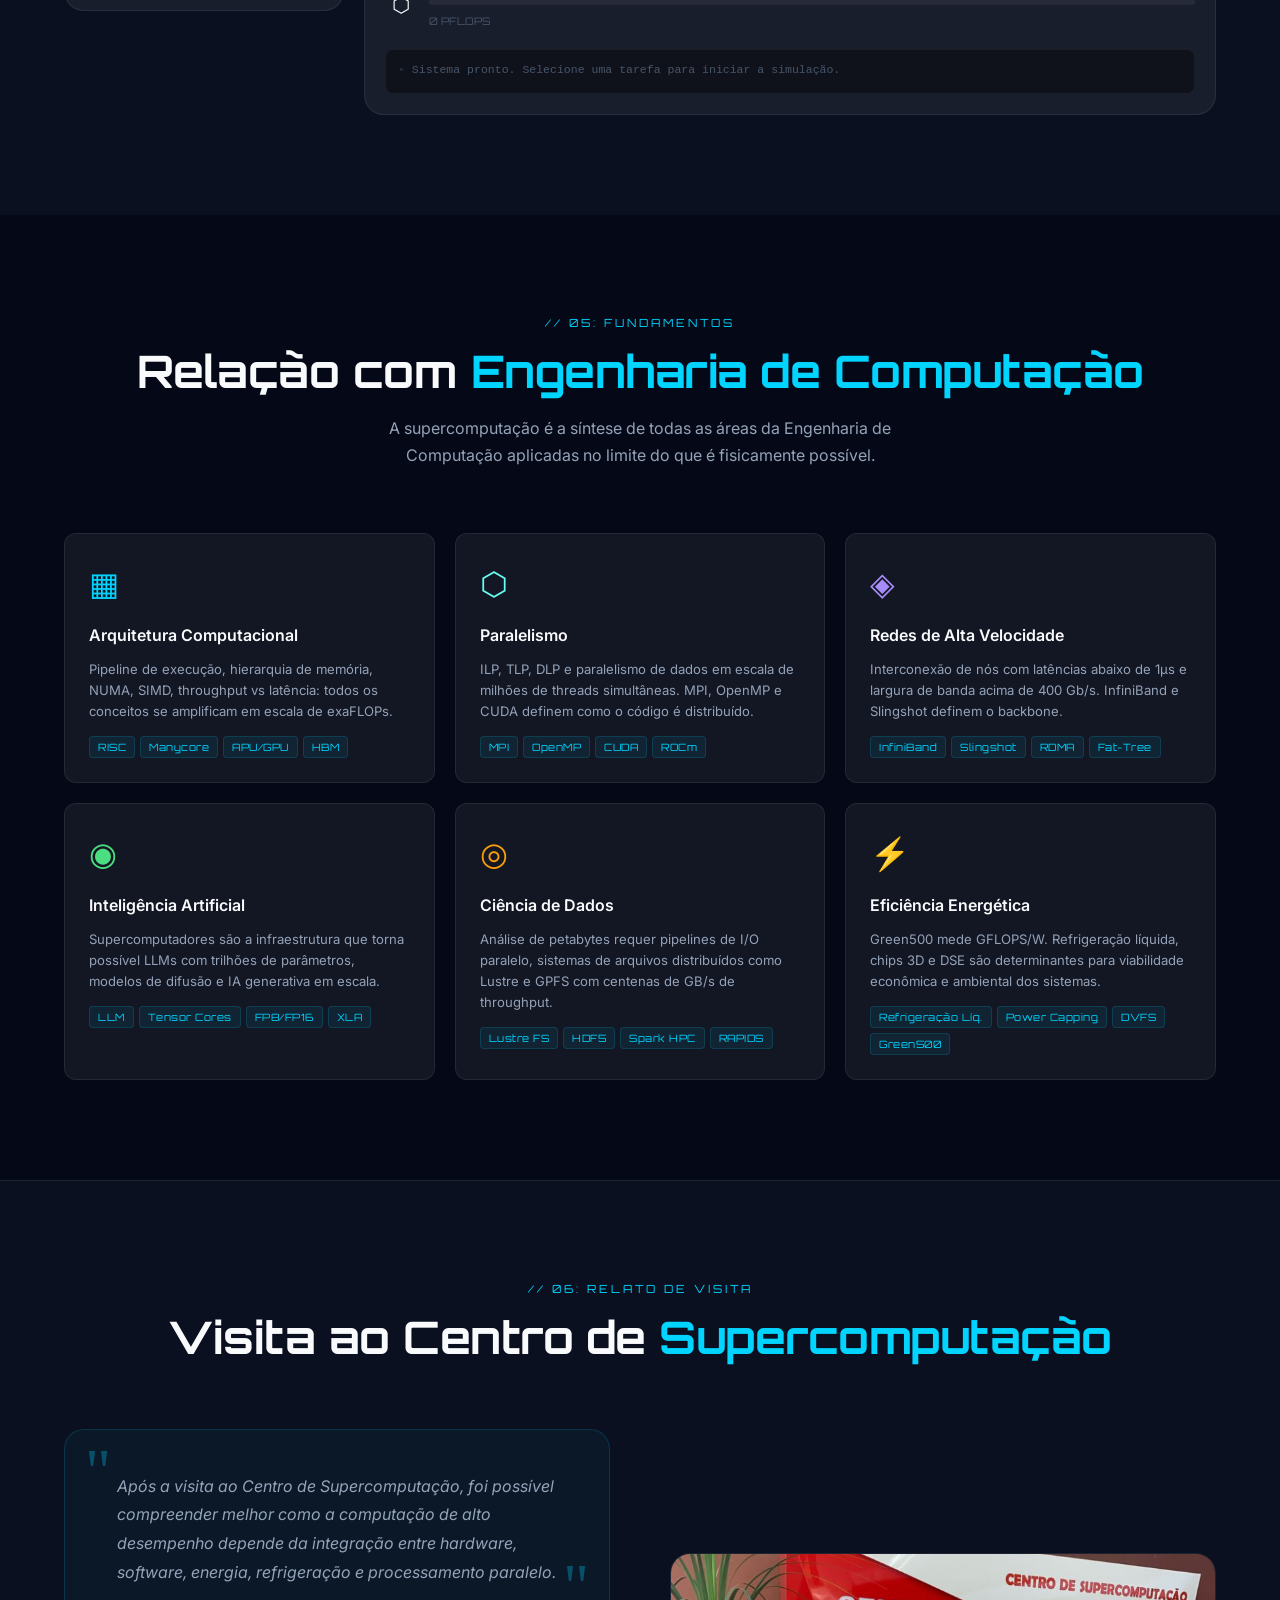
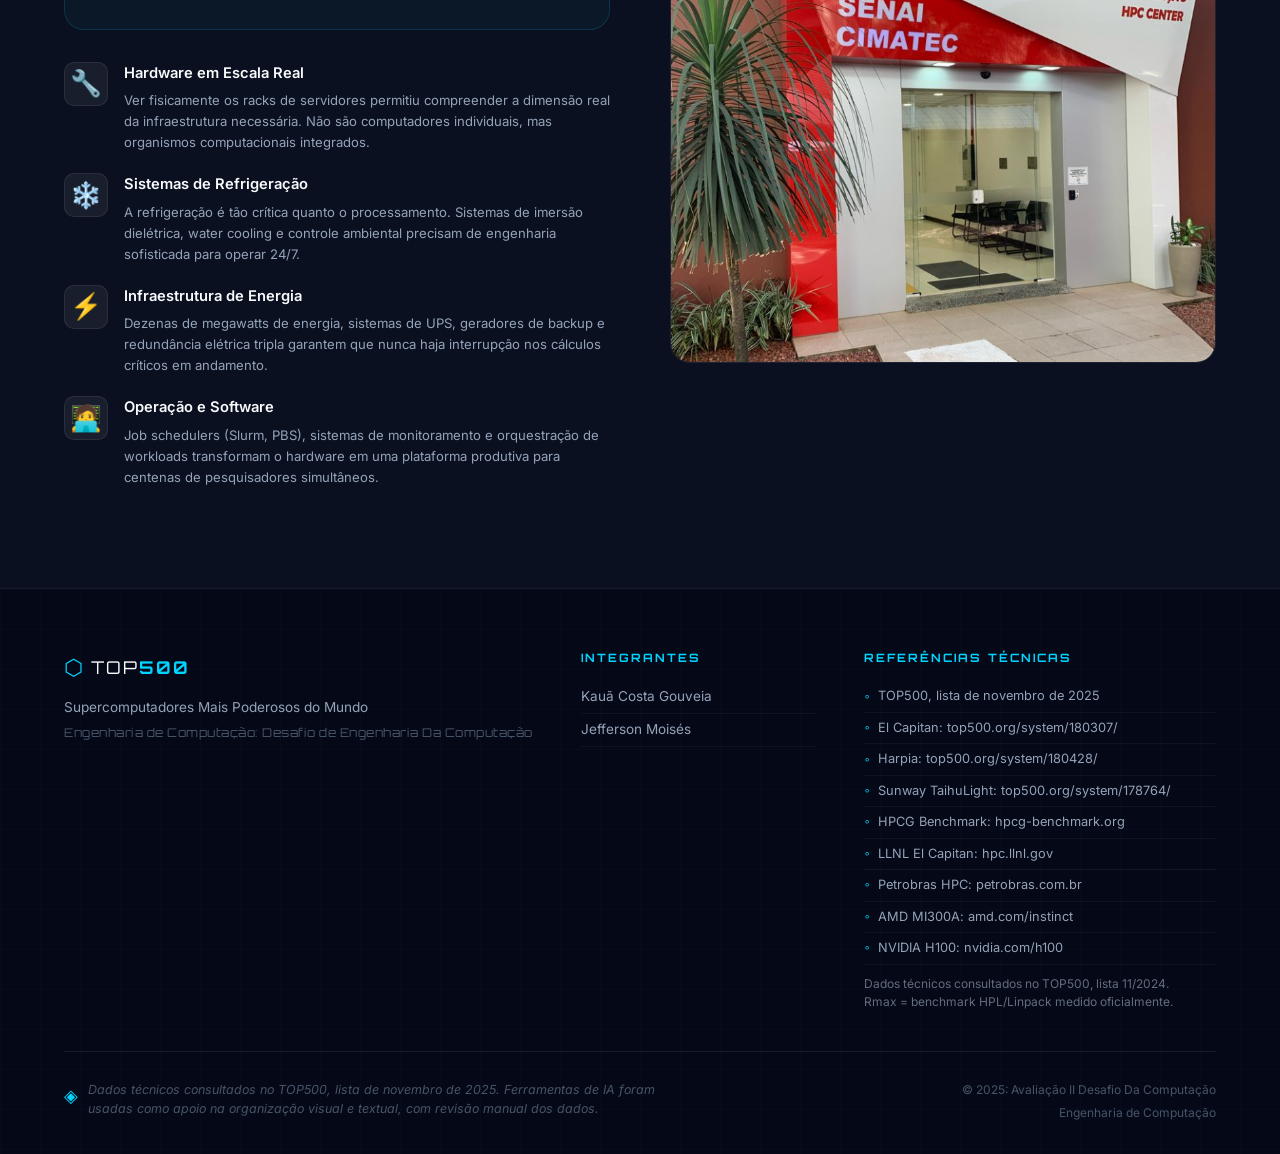
==== commit 44033c6a: "fix: inline tooltip CSS fallback to guarantee visibility:hidden on Vercel" ====
--- a/index.html
+++ b/index.html
@@ -11,6 +11,32 @@
     <link href="https://fonts.googleapis.com/css2?family=Inter:wght@300;400;500;600;700&family=Orbitron:wght@400;500;600;700;800;900&display=swap" rel="stylesheet">
 
     <link rel="stylesheet" href="style.css">
+
+    <!-- Tooltip critical rules — inline fallback garantido -->
+    <style>
+        .tooltip-box {
+            position: absolute !important;
+            bottom: calc(100% + 8px) !important;
+            left: 50% !important;
+            transform: translateX(-50%) !important;
+            opacity: 0 !important;
+            visibility: hidden !important;
+            pointer-events: none !important;
+            z-index: 200 !important;
+        }
+        .tooltip-wrapper:hover .tooltip-box,
+        .tooltip-wrapper .tooltip-icon.active + .tooltip-box,
+        .tooltip-box.visible {
+            opacity: 1 !important;
+            visibility: visible !important;
+            pointer-events: auto !important;
+        }
+        .tooltip-wrapper {
+            display: inline-flex !important;
+            align-items: center !important;
+            position: relative !important;
+        }
+    </style>
 </head>
 <body>
 
